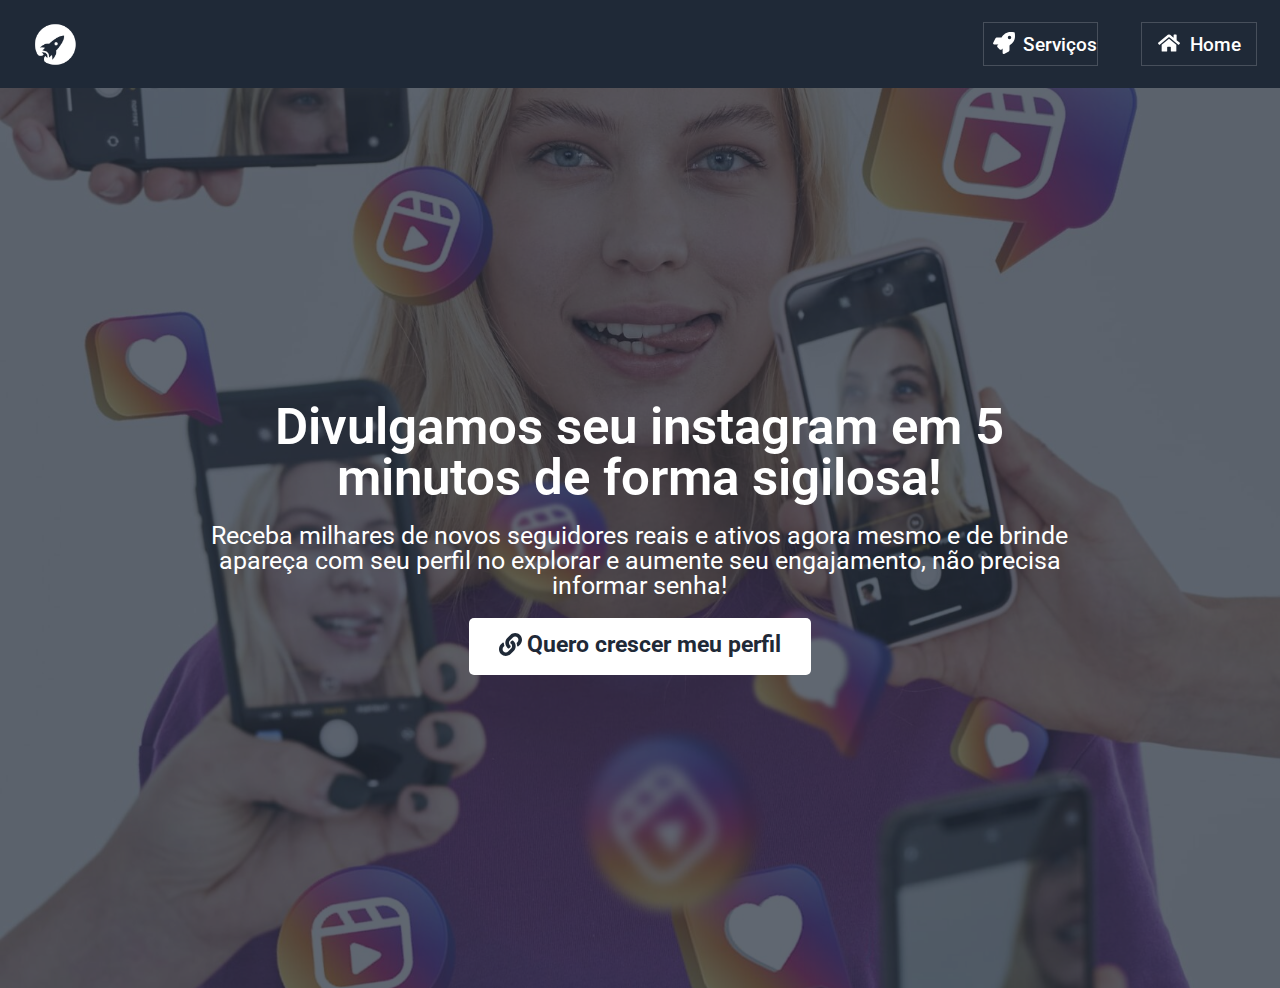
==== index.html @ 3748530c "Add files via upload" ====
<!DOCTYPE html><html lang="pt-BR"><head>
	<meta charset="UTF-8">
	<meta name="viewport" content="width=device-width, initial-scale=1.0, viewport-fit=cover">			<title>
			Divulga No Brasil – Seja Divulgado Em todo Brasil		</title>
		<meta name="viewport" content="width=device-width, initial-scale=1">
<meta name="robots" content="max-image-preview:large">
<title>Divulga No Brasil – Seja Divulgado Em todo Brasil</title>
<link rel="alternate" type="application/rss+xml" title="Feed para Divulga No Brasil »" href="https://divulganobrasil.com/feed/">
<link rel="alternate" type="application/rss+xml" title="Feed de comentários para Divulga No Brasil »" href="https://divulganobrasil.com/comments/feed/">
<script>
window._wpemojiSettings = {"baseUrl":"https:\/\/s.w.org\/images\/core\/emoji\/15.0.3\/72x72\/","ext":".png","svgUrl":"https:\/\/s.w.org\/images\/core\/emoji\/15.0.3\/svg\/","svgExt":".svg","source":{"concatemoji":"https:\/\/divulganobrasil.com\/wp-includes\/js\/wp-emoji-release.min.js?ver=6.5.3"}};
/*! This file is auto-generated */
!function(i,n){var o,s,e;function c(e){try{var t={supportTests:e,timestamp:(new Date).valueOf()};sessionStorage.setItem(o,JSON.stringify(t))}catch(e){}}function p(e,t,n){e.clearRect(0,0,e.canvas.width,e.canvas.height),e.fillText(t,0,0);var t=new Uint32Array(e.getImageData(0,0,e.canvas.width,e.canvas.height).data),r=(e.clearRect(0,0,e.canvas.width,e.canvas.height),e.fillText(n,0,0),new Uint32Array(e.getImageData(0,0,e.canvas.width,e.canvas.height).data));return t.every(function(e,t){return e===r[t]})}function u(e,t,n){switch(t){case"flag":return n(e,"\ud83c\udff3\ufe0f\u200d\u26a7\ufe0f","\ud83c\udff3\ufe0f\u200b\u26a7\ufe0f")?!1:!n(e,"\ud83c\uddfa\ud83c\uddf3","\ud83c\uddfa\u200b\ud83c\uddf3")&&!n(e,"\ud83c\udff4\udb40\udc67\udb40\udc62\udb40\udc65\udb40\udc6e\udb40\udc67\udb40\udc7f","\ud83c\udff4\u200b\udb40\udc67\u200b\udb40\udc62\u200b\udb40\udc65\u200b\udb40\udc6e\u200b\udb40\udc67\u200b\udb40\udc7f");case"emoji":return!n(e,"\ud83d\udc26\u200d\u2b1b","\ud83d\udc26\u200b\u2b1b")}return!1}function f(e,t,n){var r="undefined"!=typeof WorkerGlobalScope&&self instanceof WorkerGlobalScope?new OffscreenCanvas(300,150):i.createElement("canvas"),a=r.getContext("2d",{willReadFrequently:!0}),o=(a.textBaseline="top",a.font="600 32px Arial",{});return e.forEach(function(e){o[e]=t(a,e,n)}),o}function t(e){var t=i.createElement("script");t.src=e,t.defer=!0,i.head.appendChild(t)}"undefined"!=typeof Promise&&(o="wpEmojiSettingsSupports",s=["flag","emoji"],n.supports={everything:!0,everythingExceptFlag:!0},e=new Promise(function(e){i.addEventListener("DOMContentLoaded",e,{once:!0})}),new Promise(function(t){var n=function(){try{var e=JSON.parse(sessionStorage.getItem(o));if("object"==typeof e&&"number"==typeof e.timestamp&&(new Date).valueOf()<e.timestamp+604800&&"object"==typeof e.supportTests)return e.supportTests}catch(e){}return null}();if(!n){if("undefined"!=typeof Worker&&"undefined"!=typeof OffscreenCanvas&&"undefined"!=typeof URL&&URL.createObjectURL&&"undefined"!=typeof Blob)try{var e="postMessage("+f.toString()+"("+[JSON.stringify(s),u.toString(),p.toString()].join(",")+"));",r=new Blob([e],{type:"text/javascript"}),a=new Worker(URL.createObjectURL(r),{name:"wpTestEmojiSupports"});return void(a.onmessage=function(e){c(n=e.data),a.terminate(),t(n)})}catch(e){}c(n=f(s,u,p))}t(n)}).then(function(e){for(var t in e)n.supports[t]=e[t],n.supports.everything=n.supports.everything&&n.supports[t],"flag"!==t&&(n.supports.everythingExceptFlag=n.supports.everythingExceptFlag&&n.supports[t]);n.supports.everythingExceptFlag=n.supports.everythingExceptFlag&&!n.supports.flag,n.DOMReady=!1,n.readyCallback=function(){n.DOMReady=!0}}).then(function(){return e}).then(function(){var e;n.supports.everything||(n.readyCallback(),(e=n.source||{}).concatemoji?t(e.concatemoji):e.wpemoji&&e.twemoji&&(t(e.twemoji),t(e.wpemoji)))}))}((window,document),window._wpemojiSettings);
</script>
<style id="wp-emoji-styles-inline-css">

	img.wp-smiley, img.emoji {
		display: inline !important;
		border: none !important;
		box-shadow: none !important;
		height: 1em !important;
		width: 1em !important;
		margin: 0 0.07em !important;
		vertical-align: -0.1em !important;
		background: none !important;
		padding: 0 !important;
	}
</style>
<style id="wp-block-library-inline-css">
:root{--wp-admin-theme-color:#007cba;--wp-admin-theme-color--rgb:0,124,186;--wp-admin-theme-color-darker-10:#006ba1;--wp-admin-theme-color-darker-10--rgb:0,107,161;--wp-admin-theme-color-darker-20:#005a87;--wp-admin-theme-color-darker-20--rgb:0,90,135;--wp-admin-border-width-focus:2px;--wp-block-synced-color:#7a00df;--wp-block-synced-color--rgb:122,0,223;--wp-bound-block-color:#9747ff}@media (min-resolution:192dpi){:root{--wp-admin-border-width-focus:1.5px}}.wp-element-button{cursor:pointer}:root{--wp--preset--font-size--normal:16px;--wp--preset--font-size--huge:42px}:root .has-very-light-gray-background-color{background-color:#eee}:root .has-very-dark-gray-background-color{background-color:#313131}:root .has-very-light-gray-color{color:#eee}:root .has-very-dark-gray-color{color:#313131}:root .has-vivid-green-cyan-to-vivid-cyan-blue-gradient-background{background:linear-gradient(135deg,#00d084,#0693e3)}:root .has-purple-crush-gradient-background{background:linear-gradient(135deg,#34e2e4,#4721fb 50%,#ab1dfe)}:root .has-hazy-dawn-gradient-background{background:linear-gradient(135deg,#faaca8,#dad0ec)}:root .has-subdued-olive-gradient-background{background:linear-gradient(135deg,#fafae1,#67a671)}:root .has-atomic-cream-gradient-background{background:linear-gradient(135deg,#fdd79a,#004a59)}:root .has-nightshade-gradient-background{background:linear-gradient(135deg,#330968,#31cdcf)}:root .has-midnight-gradient-background{background:linear-gradient(135deg,#020381,#2874fc)}.has-regular-font-size{font-size:1em}.has-larger-font-size{font-size:2.625em}.has-normal-font-size{font-size:var(--wp--preset--font-size--normal)}.has-huge-font-size{font-size:var(--wp--preset--font-size--huge)}.has-text-align-center{text-align:center}.has-text-align-left{text-align:left}.has-text-align-right{text-align:right}#end-resizable-editor-section{display:none}.aligncenter{clear:both}.items-justified-left{justify-content:flex-start}.items-justified-center{justify-content:center}.items-justified-right{justify-content:flex-end}.items-justified-space-between{justify-content:space-between}.screen-reader-text{border:0;clip:rect(1px,1px,1px,1px);-webkit-clip-path:inset(50%);clip-path:inset(50%);height:1px;margin:-1px;overflow:hidden;padding:0;position:absolute;width:1px;word-wrap:normal!important}.screen-reader-text:focus{background-color:#ddd;clip:auto!important;-webkit-clip-path:none;clip-path:none;color:#444;display:block;font-size:1em;height:auto;left:5px;line-height:normal;padding:15px 23px 14px;text-decoration:none;top:5px;width:auto;z-index:100000}html :where(.has-border-color){border-style:solid}html :where([style*=border-top-color]){border-top-style:solid}html :where([style*=border-right-color]){border-right-style:solid}html :where([style*=border-bottom-color]){border-bottom-style:solid}html :where([style*=border-left-color]){border-left-style:solid}html :where([style*=border-width]){border-style:solid}html :where([style*=border-top-width]){border-top-style:solid}html :where([style*=border-right-width]){border-right-style:solid}html :where([style*=border-bottom-width]){border-bottom-style:solid}html :where([style*=border-left-width]){border-left-style:solid}html :where(img[class*=wp-image-]){height:auto;max-width:100%}:where(figure){margin:0 0 1em}html :where(.is-position-sticky){--wp-admin--admin-bar--position-offset:var(--wp-admin--admin-bar--height,0px)}@media screen and (max-width:600px){html :where(.is-position-sticky){--wp-admin--admin-bar--position-offset:0px}}
</style>
<link rel="stylesheet" id="nfd-wonder-blocks-utilities-css" href="css/utilities.css" media="all">
<style id="global-styles-inline-css">
body{--wp--preset--color--black: #000000;--wp--preset--color--cyan-bluish-gray: #abb8c3;--wp--preset--color--white: #ffffff;--wp--preset--color--pale-pink: #f78da7;--wp--preset--color--vivid-red: #cf2e2e;--wp--preset--color--luminous-vivid-orange: #ff6900;--wp--preset--color--luminous-vivid-amber: #fcb900;--wp--preset--color--light-green-cyan: #7bdcb5;--wp--preset--color--vivid-green-cyan: #00d084;--wp--preset--color--pale-cyan-blue: #8ed1fc;--wp--preset--color--vivid-cyan-blue: #0693e3;--wp--preset--color--vivid-purple: #9b51e0;--wp--preset--color--base: #f9f9f9;--wp--preset--color--base-2: #ffffff;--wp--preset--color--contrast: #111111;--wp--preset--color--contrast-2: #636363;--wp--preset--color--contrast-3: #A4A4A4;--wp--preset--color--accent: #cfcabe;--wp--preset--color--accent-2: #c2a990;--wp--preset--color--accent-3: #d8613c;--wp--preset--color--accent-4: #b1c5a4;--wp--preset--color--accent-5: #b5bdbc;--wp--preset--gradient--vivid-cyan-blue-to-vivid-purple: linear-gradient(135deg,rgba(6,147,227,1) 0%,rgb(155,81,224) 100%);--wp--preset--gradient--light-green-cyan-to-vivid-green-cyan: linear-gradient(135deg,rgb(122,220,180) 0%,rgb(0,208,130) 100%);--wp--preset--gradient--luminous-vivid-amber-to-luminous-vivid-orange: linear-gradient(135deg,rgba(252,185,0,1) 0%,rgba(255,105,0,1) 100%);--wp--preset--gradient--luminous-vivid-orange-to-vivid-red: linear-gradient(135deg,rgba(255,105,0,1) 0%,rgb(207,46,46) 100%);--wp--preset--gradient--very-light-gray-to-cyan-bluish-gray: linear-gradient(135deg,rgb(238,238,238) 0%,rgb(169,184,195) 100%);--wp--preset--gradient--cool-to-warm-spectrum: linear-gradient(135deg,rgb(74,234,220) 0%,rgb(151,120,209) 20%,rgb(207,42,186) 40%,rgb(238,44,130) 60%,rgb(251,105,98) 80%,rgb(254,248,76) 100%);--wp--preset--gradient--blush-light-purple: linear-gradient(135deg,rgb(255,206,236) 0%,rgb(152,150,240) 100%);--wp--preset--gradient--blush-bordeaux: linear-gradient(135deg,rgb(254,205,165) 0%,rgb(254,45,45) 50%,rgb(107,0,62) 100%);--wp--preset--gradient--luminous-dusk: linear-gradient(135deg,rgb(255,203,112) 0%,rgb(199,81,192) 50%,rgb(65,88,208) 100%);--wp--preset--gradient--pale-ocean: linear-gradient(135deg,rgb(255,245,203) 0%,rgb(182,227,212) 50%,rgb(51,167,181) 100%);--wp--preset--gradient--electric-grass: linear-gradient(135deg,rgb(202,248,128) 0%,rgb(113,206,126) 100%);--wp--preset--gradient--midnight: linear-gradient(135deg,rgb(2,3,129) 0%,rgb(40,116,252) 100%);--wp--preset--gradient--gradient-1: linear-gradient(to bottom, #cfcabe 0%, #F9F9F9 100%);--wp--preset--gradient--gradient-2: linear-gradient(to bottom, #C2A990 0%, #F9F9F9 100%);--wp--preset--gradient--gradient-3: linear-gradient(to bottom, #D8613C 0%, #F9F9F9 100%);--wp--preset--gradient--gradient-4: linear-gradient(to bottom, #B1C5A4 0%, #F9F9F9 100%);--wp--preset--gradient--gradient-5: linear-gradient(to bottom, #B5BDBC 0%, #F9F9F9 100%);--wp--preset--gradient--gradient-6: linear-gradient(to bottom, #A4A4A4 0%, #F9F9F9 100%);--wp--preset--gradient--gradient-7: linear-gradient(to bottom, #cfcabe 50%, #F9F9F9 50%);--wp--preset--gradient--gradient-8: linear-gradient(to bottom, #C2A990 50%, #F9F9F9 50%);--wp--preset--gradient--gradient-9: linear-gradient(to bottom, #D8613C 50%, #F9F9F9 50%);--wp--preset--gradient--gradient-10: linear-gradient(to bottom, #B1C5A4 50%, #F9F9F9 50%);--wp--preset--gradient--gradient-11: linear-gradient(to bottom, #B5BDBC 50%, #F9F9F9 50%);--wp--preset--gradient--gradient-12: linear-gradient(to bottom, #A4A4A4 50%, #F9F9F9 50%);--wp--preset--font-size--small: 0.9rem;--wp--preset--font-size--medium: 1.05rem;--wp--preset--font-size--large: clamp(1.39rem, 1.39rem + ((1vw - 0.2rem) * 0.767), 1.85rem);--wp--preset--font-size--x-large: clamp(1.85rem, 1.85rem + ((1vw - 0.2rem) * 1.083), 2.5rem);--wp--preset--font-size--xx-large: clamp(2.5rem, 2.5rem + ((1vw - 0.2rem) * 1.283), 3.27rem);--wp--preset--font-family--body: "Inter", sans-serif;--wp--preset--font-family--heading: Cardo;--wp--preset--font-family--system-sans-serif: -apple-system, BlinkMacSystemFont, avenir next, avenir, segoe ui, helvetica neue, helvetica, Cantarell, Ubuntu, roboto, noto, arial, sans-serif;--wp--preset--font-family--system-serif: Iowan Old Style, Apple Garamond, Baskerville, Times New Roman, Droid Serif, Times, Source Serif Pro, serif, Apple Color Emoji, Segoe UI Emoji, Segoe UI Symbol;--wp--preset--spacing--10: 1rem;--wp--preset--spacing--20: min(1.5rem, 2vw);--wp--preset--spacing--30: min(2.5rem, 3vw);--wp--preset--spacing--40: min(4rem, 5vw);--wp--preset--spacing--50: min(6.5rem, 8vw);--wp--preset--spacing--60: min(10.5rem, 13vw);--wp--preset--shadow--natural: 6px 6px 9px rgba(0, 0, 0, 0.2);--wp--preset--shadow--deep: 12px 12px 50px rgba(0, 0, 0, 0.4);--wp--preset--shadow--sharp: 6px 6px 0px rgba(0, 0, 0, 0.2);--wp--preset--shadow--outlined: 6px 6px 0px -3px rgba(255, 255, 255, 1), 6px 6px rgba(0, 0, 0, 1);--wp--preset--shadow--crisp: 6px 6px 0px rgba(0, 0, 0, 1);}body { margin: 0;--wp--style--global--content-size: 620px;--wp--style--global--wide-size: 1280px; }.wp-site-blocks { padding-top: var(--wp--style--root--padding-top); padding-bottom: var(--wp--style--root--padding-bottom); }.has-global-padding { padding-right: var(--wp--style--root--padding-right); padding-left: var(--wp--style--root--padding-left); }.has-global-padding :where(.has-global-padding:not(.wp-block-block)) { padding-right: 0; padding-left: 0; }.has-global-padding > .alignfull { margin-right: calc(var(--wp--style--root--padding-right) * -1); margin-left: calc(var(--wp--style--root--padding-left) * -1); }.has-global-padding :where(.has-global-padding:not(.wp-block-block)) > .alignfull { margin-right: 0; margin-left: 0; }.has-global-padding > .alignfull:where(:not(.has-global-padding):not(.is-layout-flex):not(.is-layout-grid)) > :where([class*="wp-block-"]:not(.alignfull):not([class*="__"]),p,h1,h2,h3,h4,h5,h6,ul,ol) { padding-right: var(--wp--style--root--padding-right); padding-left: var(--wp--style--root--padding-left); }.has-global-padding :where(.has-global-padding) > .alignfull:where(:not(.has-global-padding)) > :where([class*="wp-block-"]:not(.alignfull):not([class*="__"]),p,h1,h2,h3,h4,h5,h6,ul,ol) { padding-right: 0; padding-left: 0; }.wp-site-blocks > .alignleft { float: left; margin-right: 2em; }.wp-site-blocks > .alignright { float: right; margin-left: 2em; }.wp-site-blocks > .aligncenter { justify-content: center; margin-left: auto; margin-right: auto; }:where(.wp-site-blocks) > * { margin-block-start: 1.2rem; margin-block-end: 0; }:where(.wp-site-blocks) > :first-child:first-child { margin-block-start: 0; }:where(.wp-site-blocks) > :last-child:last-child { margin-block-end: 0; }body { --wp--style--block-gap: 1.2rem; }:where(body .is-layout-flow)  > :first-child:first-child{margin-block-start: 0;}:where(body .is-layout-flow)  > :last-child:last-child{margin-block-end: 0;}:where(body .is-layout-flow)  > *{margin-block-start: 1.2rem;margin-block-end: 0;}:where(body .is-layout-constrained)  > :first-child:first-child{margin-block-start: 0;}:where(body .is-layout-constrained)  > :last-child:last-child{margin-block-end: 0;}:where(body .is-layout-constrained)  > *{margin-block-start: 1.2rem;margin-block-end: 0;}:where(body .is-layout-flex) {gap: 1.2rem;}:where(body .is-layout-grid) {gap: 1.2rem;}body .is-layout-flow > .alignleft{float: left;margin-inline-start: 0;margin-inline-end: 2em;}body .is-layout-flow > .alignright{float: right;margin-inline-start: 2em;margin-inline-end: 0;}body .is-layout-flow > .aligncenter{margin-left: auto !important;margin-right: auto !important;}body .is-layout-constrained > .alignleft{float: left;margin-inline-start: 0;margin-inline-end: 2em;}body .is-layout-constrained > .alignright{float: right;margin-inline-start: 2em;margin-inline-end: 0;}body .is-layout-constrained > .aligncenter{margin-left: auto !important;margin-right: auto !important;}body .is-layout-constrained > :where(:not(.alignleft):not(.alignright):not(.alignfull)){max-width: var(--wp--style--global--content-size);margin-left: auto !important;margin-right: auto !important;}body .is-layout-constrained > .alignwide{max-width: var(--wp--style--global--wide-size);}body .is-layout-flex{display: flex;}body .is-layout-flex{flex-wrap: wrap;align-items: center;}body .is-layout-flex > *{margin: 0;}body .is-layout-grid{display: grid;}body .is-layout-grid > *{margin: 0;}body{background-color: var(--wp--preset--color--base);color: var(--wp--preset--color--contrast);font-family: var(--wp--preset--font-family--body);font-size: var(--wp--preset--font-size--medium);font-style: normal;font-weight: 400;line-height: 1.55;--wp--style--root--padding-top: 0px;--wp--style--root--padding-right: var(--wp--preset--spacing--50);--wp--style--root--padding-bottom: 0px;--wp--style--root--padding-left: var(--wp--preset--spacing--50);}a:where(:not(.wp-element-button)){color: var(--wp--preset--color--contrast);text-decoration: underline;}a:where(:not(.wp-element-button)):hover{text-decoration: none;}h1, h2, h3, h4, h5, h6{color: var(--wp--preset--color--contrast);font-family: var(--wp--preset--font-family--heading);font-weight: 400;line-height: 1.2;}h1{font-size: var(--wp--preset--font-size--xx-large);line-height: 1.15;}h2{font-size: var(--wp--preset--font-size--x-large);}h3{font-size: var(--wp--preset--font-size--large);}h4{font-size: clamp(1.1rem, 1.1rem + ((1vw - 0.2rem) * 0.767), 1.5rem);}h5{font-size: var(--wp--preset--font-size--medium);}h6{font-size: var(--wp--preset--font-size--small);}.wp-element-button, .wp-block-button__link{background-color: var(--wp--preset--color--contrast);border-radius: .33rem;border-color: var(--wp--preset--color--contrast);border-width: 0;color: var(--wp--preset--color--base);font-family: inherit;font-size: var(--wp--preset--font-size--small);font-style: normal;font-weight: 500;line-height: inherit;padding-top: 0.6rem;padding-right: 1rem;padding-bottom: 0.6rem;padding-left: 1rem;text-decoration: none;}.wp-element-button:hover, .wp-block-button__link:hover{background-color: var(--wp--preset--color--contrast-2);border-color: var(--wp--preset--color--contrast-2);color: var(--wp--preset--color--base);}.wp-element-button:focus, .wp-block-button__link:focus{background-color: var(--wp--preset--color--contrast-2);border-color: var(--wp--preset--color--contrast-2);color: var(--wp--preset--color--base);outline-color: var(--wp--preset--color--contrast);outline-offset: 2px;}.wp-element-button:active, .wp-block-button__link:active{background-color: var(--wp--preset--color--contrast);color: var(--wp--preset--color--base);}.wp-element-caption, .wp-block-audio figcaption, .wp-block-embed figcaption, .wp-block-gallery figcaption, .wp-block-image figcaption, .wp-block-table figcaption, .wp-block-video figcaption{color: var(--wp--preset--color--contrast-2);font-family: var(--wp--preset--font-family--body);font-size: 0.8rem;}.has-black-color{color: var(--wp--preset--color--black) !important;}.has-cyan-bluish-gray-color{color: var(--wp--preset--color--cyan-bluish-gray) !important;}.has-white-color{color: var(--wp--preset--color--white) !important;}.has-pale-pink-color{color: var(--wp--preset--color--pale-pink) !important;}.has-vivid-red-color{color: var(--wp--preset--color--vivid-red) !important;}.has-luminous-vivid-orange-color{color: var(--wp--preset--color--luminous-vivid-orange) !important;}.has-luminous-vivid-amber-color{color: var(--wp--preset--color--luminous-vivid-amber) !important;}.has-light-green-cyan-color{color: var(--wp--preset--color--light-green-cyan) !important;}.has-vivid-green-cyan-color{color: var(--wp--preset--color--vivid-green-cyan) !important;}.has-pale-cyan-blue-color{color: var(--wp--preset--color--pale-cyan-blue) !important;}.has-vivid-cyan-blue-color{color: var(--wp--preset--color--vivid-cyan-blue) !important;}.has-vivid-purple-color{color: var(--wp--preset--color--vivid-purple) !important;}.has-base-color{color: var(--wp--preset--color--base) !important;}.has-base-2-color{color: var(--wp--preset--color--base-2) !important;}.has-contrast-color{color: var(--wp--preset--color--contrast) !important;}.has-contrast-2-color{color: var(--wp--preset--color--contrast-2) !important;}.has-contrast-3-color{color: var(--wp--preset--color--contrast-3) !important;}.has-accent-color{color: var(--wp--preset--color--accent) !important;}.has-accent-2-color{color: var(--wp--preset--color--accent-2) !important;}.has-accent-3-color{color: var(--wp--preset--color--accent-3) !important;}.has-accent-4-color{color: var(--wp--preset--color--accent-4) !important;}.has-accent-5-color{color: var(--wp--preset--color--accent-5) !important;}.has-black-background-color{background-color: var(--wp--preset--color--black) !important;}.has-cyan-bluish-gray-background-color{background-color: var(--wp--preset--color--cyan-bluish-gray) !important;}.has-white-background-color{background-color: var(--wp--preset--color--white) !important;}.has-pale-pink-background-color{background-color: var(--wp--preset--color--pale-pink) !important;}.has-vivid-red-background-color{background-color: var(--wp--preset--color--vivid-red) !important;}.has-luminous-vivid-orange-background-color{background-color: var(--wp--preset--color--luminous-vivid-orange) !important;}.has-luminous-vivid-amber-background-color{background-color: var(--wp--preset--color--luminous-vivid-amber) !important;}.has-light-green-cyan-background-color{background-color: var(--wp--preset--color--light-green-cyan) !important;}.has-vivid-green-cyan-background-color{background-color: var(--wp--preset--color--vivid-green-cyan) !important;}.has-pale-cyan-blue-background-color{background-color: var(--wp--preset--color--pale-cyan-blue) !important;}.has-vivid-cyan-blue-background-color{background-color: var(--wp--preset--color--vivid-cyan-blue) !important;}.has-vivid-purple-background-color{background-color: var(--wp--preset--color--vivid-purple) !important;}.has-base-background-color{background-color: var(--wp--preset--color--base) !important;}.has-base-2-background-color{background-color: var(--wp--preset--color--base-2) !important;}.has-contrast-background-color{background-color: var(--wp--preset--color--contrast) !important;}.has-contrast-2-background-color{background-color: var(--wp--preset--color--contrast-2) !important;}.has-contrast-3-background-color{background-color: var(--wp--preset--color--contrast-3) !important;}.has-accent-background-color{background-color: var(--wp--preset--color--accent) !important;}.has-accent-2-background-color{background-color: var(--wp--preset--color--accent-2) !important;}.has-accent-3-background-color{background-color: var(--wp--preset--color--accent-3) !important;}.has-accent-4-background-color{background-color: var(--wp--preset--color--accent-4) !important;}.has-accent-5-background-color{background-color: var(--wp--preset--color--accent-5) !important;}.has-black-border-color{border-color: var(--wp--preset--color--black) !important;}.has-cyan-bluish-gray-border-color{border-color: var(--wp--preset--color--cyan-bluish-gray) !important;}.has-white-border-color{border-color: var(--wp--preset--color--white) !important;}.has-pale-pink-border-color{border-color: var(--wp--preset--color--pale-pink) !important;}.has-vivid-red-border-color{border-color: var(--wp--preset--color--vivid-red) !important;}.has-luminous-vivid-orange-border-color{border-color: var(--wp--preset--color--luminous-vivid-orange) !important;}.has-luminous-vivid-amber-border-color{border-color: var(--wp--preset--color--luminous-vivid-amber) !important;}.has-light-green-cyan-border-color{border-color: var(--wp--preset--color--light-green-cyan) !important;}.has-vivid-green-cyan-border-color{border-color: var(--wp--preset--color--vivid-green-cyan) !important;}.has-pale-cyan-blue-border-color{border-color: var(--wp--preset--color--pale-cyan-blue) !important;}.has-vivid-cyan-blue-border-color{border-color: var(--wp--preset--color--vivid-cyan-blue) !important;}.has-vivid-purple-border-color{border-color: var(--wp--preset--color--vivid-purple) !important;}.has-base-border-color{border-color: var(--wp--preset--color--base) !important;}.has-base-2-border-color{border-color: var(--wp--preset--color--base-2) !important;}.has-contrast-border-color{border-color: var(--wp--preset--color--contrast) !important;}.has-contrast-2-border-color{border-color: var(--wp--preset--color--contrast-2) !important;}.has-contrast-3-border-color{border-color: var(--wp--preset--color--contrast-3) !important;}.has-accent-border-color{border-color: var(--wp--preset--color--accent) !important;}.has-accent-2-border-color{border-color: var(--wp--preset--color--accent-2) !important;}.has-accent-3-border-color{border-color: var(--wp--preset--color--accent-3) !important;}.has-accent-4-border-color{border-color: var(--wp--preset--color--accent-4) !important;}.has-accent-5-border-color{border-color: var(--wp--preset--color--accent-5) !important;}.has-vivid-cyan-blue-to-vivid-purple-gradient-background{background: var(--wp--preset--gradient--vivid-cyan-blue-to-vivid-purple) !important;}.has-light-green-cyan-to-vivid-green-cyan-gradient-background{background: var(--wp--preset--gradient--light-green-cyan-to-vivid-green-cyan) !important;}.has-luminous-vivid-amber-to-luminous-vivid-orange-gradient-background{background: var(--wp--preset--gradient--luminous-vivid-amber-to-luminous-vivid-orange) !important;}.has-luminous-vivid-orange-to-vivid-red-gradient-background{background: var(--wp--preset--gradient--luminous-vivid-orange-to-vivid-red) !important;}.has-very-light-gray-to-cyan-bluish-gray-gradient-background{background: var(--wp--preset--gradient--very-light-gray-to-cyan-bluish-gray) !important;}.has-cool-to-warm-spectrum-gradient-background{background: var(--wp--preset--gradient--cool-to-warm-spectrum) !important;}.has-blush-light-purple-gradient-background{background: var(--wp--preset--gradient--blush-light-purple) !important;}.has-blush-bordeaux-gradient-background{background: var(--wp--preset--gradient--blush-bordeaux) !important;}.has-luminous-dusk-gradient-background{background: var(--wp--preset--gradient--luminous-dusk) !important;}.has-pale-ocean-gradient-background{background: var(--wp--preset--gradient--pale-ocean) !important;}.has-electric-grass-gradient-background{background: var(--wp--preset--gradient--electric-grass) !important;}.has-midnight-gradient-background{background: var(--wp--preset--gradient--midnight) !important;}.has-gradient-1-gradient-background{background: var(--wp--preset--gradient--gradient-1) !important;}.has-gradient-2-gradient-background{background: var(--wp--preset--gradient--gradient-2) !important;}.has-gradient-3-gradient-background{background: var(--wp--preset--gradient--gradient-3) !important;}.has-gradient-4-gradient-background{background: var(--wp--preset--gradient--gradient-4) !important;}.has-gradient-5-gradient-background{background: var(--wp--preset--gradient--gradient-5) !important;}.has-gradient-6-gradient-background{background: var(--wp--preset--gradient--gradient-6) !important;}.has-gradient-7-gradient-background{background: var(--wp--preset--gradient--gradient-7) !important;}.has-gradient-8-gradient-background{background: var(--wp--preset--gradient--gradient-8) !important;}.has-gradient-9-gradient-background{background: var(--wp--preset--gradient--gradient-9) !important;}.has-gradient-10-gradient-background{background: var(--wp--preset--gradient--gradient-10) !important;}.has-gradient-11-gradient-background{background: var(--wp--preset--gradient--gradient-11) !important;}.has-gradient-12-gradient-background{background: var(--wp--preset--gradient--gradient-12) !important;}.has-small-font-size{font-size: var(--wp--preset--font-size--small) !important;}.has-medium-font-size{font-size: var(--wp--preset--font-size--medium) !important;}.has-large-font-size{font-size: var(--wp--preset--font-size--large) !important;}.has-x-large-font-size{font-size: var(--wp--preset--font-size--x-large) !important;}.has-xx-large-font-size{font-size: var(--wp--preset--font-size--xx-large) !important;}.has-body-font-family{font-family: var(--wp--preset--font-family--body) !important;}.has-heading-font-family{font-family: var(--wp--preset--font-family--heading) !important;}.has-system-sans-serif-font-family{font-family: var(--wp--preset--font-family--system-sans-serif) !important;}.has-system-serif-font-family{font-family: var(--wp--preset--font-family--system-serif) !important;}
:where(.wp-site-blocks *:focus){outline-width:2px;outline-style:solid}.wp-block-calendar.wp-block-calendar table:where(:not(.has-text-color)) th{background-color:var(--wp--preset--color--contrast-2);color:var(--wp--preset--color--base);border-color:var(--wp--preset--color--contrast-2)}.wp-block-calendar table:where(:not(.has-text-color)) td{border-color:var(--wp--preset--color--contrast-2)}.wp-block-categories{}.wp-block-categories{list-style-type:none;}.wp-block-categories li{margin-bottom: 0.5rem;}.wp-block-post-comments-form{}.wp-block-post-comments-form textarea, .wp-block-post-comments-form input{border-radius:.33rem}.wp-block-loginout{}.wp-block-loginout input{border-radius:.33rem;padding:calc(0.667em + 2px);border:1px solid #949494;}.wp-block-post-terms{}.wp-block-post-terms .wp-block-post-terms__prefix{color: var(--wp--preset--color--contrast-2);}.wp-block-query-title{}.wp-block-query-title span{font-style: italic;}.wp-block-quote{}.wp-block-quote :where(p){margin-block-start:0;margin-block-end:calc(var(--wp--preset--spacing--10) + 0.5rem);}.wp-block-quote :where(:last-child){margin-block-end:0;}.wp-block-quote.has-text-align-right.is-style-plain, .rtl .is-style-plain.wp-block-quote:not(.has-text-align-center):not(.has-text-align-left){border-width: 0 2px 0 0;padding-left:calc(var(--wp--preset--spacing--20) + 0.5rem);padding-right:calc(var(--wp--preset--spacing--20) + 0.5rem);}.wp-block-quote.has-text-align-left.is-style-plain, body:not(.rtl) .is-style-plain.wp-block-quote:not(.has-text-align-center):not(.has-text-align-right){border-width: 0 0 0 2px;padding-left:calc(var(--wp--preset--spacing--20) + 0.5rem);padding-right:calc(var(--wp--preset--spacing--20) + 0.5rem)}.wp-block-search{}.wp-block-search .wp-block-search__input{border-radius:.33rem}.wp-block-separator{}.wp-block-separator:not(.is-style-wide):not(.is-style-dots):not(.alignwide):not(.alignfull){width: var(--wp--preset--spacing--60)}
</style>
<style id="wp-block-template-skip-link-inline-css">

		.skip-link.screen-reader-text {
			border: 0;
			clip: rect(1px,1px,1px,1px);
			clip-path: inset(50%);
			height: 1px;
			margin: -1px;
			overflow: hidden;
			padding: 0;
			position: absolute !important;
			width: 1px;
			word-wrap: normal !important;
		}

		.skip-link.screen-reader-text:focus {
			background-color: #eee;
			clip: auto !important;
			clip-path: none;
			color: #444;
			display: block;
			font-size: 1em;
			height: auto;
			left: 5px;
			line-height: normal;
			padding: 15px 23px 14px;
			text-decoration: none;
			top: 5px;
			width: auto;
			z-index: 100000;
		}
</style>
<link rel="stylesheet" id="elementor-frontend-css" href="css/frontend-lite.min_1.css" media="all">
<link rel="stylesheet" id="swiper-css" href="css/swiper.min.css" media="all">
<link rel="stylesheet" id="elementor-post-7-css" href="css/post-7.css" media="all">
<link rel="stylesheet" id="elementor-pro-css" href="css/frontend-lite.min.css" media="all">
<link rel="stylesheet" id="elementor-global-css" href="css/global.css" media="all">
<link rel="stylesheet" id="elementor-post-9-css" href="css/post-9.css" media="all">
<link rel="stylesheet" id="elementor-post-49-css" href="css/post-49.css" media="all">
<link rel="stylesheet" id="joinchat-css" href="css/joinchat.min.css" media="all">
<style id="joinchat-inline-css">
.joinchat{--red:37;--green:211;--blue:102;--bw:100}
</style>
<link rel="stylesheet" id="google-fonts-1-css" href="https://fonts.googleapis.com/css?family=Roboto%3A100%2C100italic%2C200%2C200italic%2C300%2C300italic%2C400%2C400italic%2C500%2C500italic%2C600%2C600italic%2C700%2C700italic%2C800%2C800italic%2C900%2C900italic%7CRoboto+Slab%3A100%2C100italic%2C200%2C200italic%2C300%2C300italic%2C400%2C400italic%2C500%2C500italic%2C600%2C600italic%2C700%2C700italic%2C800%2C800italic%2C900%2C900italic&amp;display=swap&amp;ver=6.5.3" media="all">
<link rel="preconnect" href="https://fonts.gstatic.com/" crossorigin=""><script src="js/utilities.js" id="nfd-wonder-blocks-utilities-js"></script>
<script src="js/jquery.min.js" id="jquery-core-js"></script>
<link rel="https://api.w.org/" href="https://divulganobrasil.com/wp-json/"><link rel="alternate" type="application/json" href="https://divulganobrasil.com/wp-json/wp/v2/pages/9"><link rel="EditURI" type="application/rsd+xml" title="RSD" href="https://divulganobrasil.com/xmlrpc.php?rsd">
<meta name="generator" content="WordPress 6.5.3">
<link rel="canonical" href="https://divulganobrasil.com/">
<link rel="shortlink" href="https://divulganobrasil.com/">
<link rel="alternate" type="application/json+oembed" href="https://divulganobrasil.com/wp-json/oembed/1.0/embed?url=https%3A%2F%2Fdivulganobrasil.com%2F">
<link rel="alternate" type="text/xml+oembed" href="https://divulganobrasil.com/wp-json/oembed/1.0/embed?url=https%3A%2F%2Fdivulganobrasil.com%2F&amp;format=xml">
        <style>
            #nfd-site-status {
				align-items: center;
                background-color: #F8F8F8;
				border-radius: 2px;
				border-style: solid;
				border-width: 1px;
                color: #333333;
				display: flex;
				font-weight: 500;
				gap: 2px;
				height: 22px;
				margin-top: 4px;
                padding: 0 14px;
            }

			#wpadminbar #wp-admin-bar-site-status .ab-item{
				height:22px;
			}

			#nfd-site-status[data-coming-soon="true"] {
				border-color: var(--Dark-Red, #C71919);
            }
			
			#nfd-site-status[data-coming-soon="false"] {
				border-color: var(--A11y-GRN, #278224);
			}

			#nfd-site-status span { 
				display: none;
				text-transform: uppercase;
				font-weight: 500;
			}

            #nfd-site-status[data-coming-soon="true"] #nfd-site-status-coming-soon {
                color: var(--Dark-Red, #C71919);
				display: inline-block;
			}

			#nfd-site-status[data-coming-soon="false"] #nfd-site-status-live {
                color: var(--A11y-GRN, #278224);
                display: inline-block;
            }
        </style>
		<meta name="generator" content="Elementor 3.21.8; features: e_optimized_assets_loading, e_optimized_css_loading, e_font_icon_svg, additional_custom_breakpoints; settings: css_print_method-external, google_font-enabled, font_display-swap">
<style id="wp-fonts-local">
@font-face{font-family:Inter;font-style:normal;font-weight:300 900;font-display:fallback;src:url('fonts/Inter-VariableFont_slnt%2Cwght.woff2') format('woff2');font-stretch:normal;}
@font-face{font-family:Cardo;font-style:normal;font-weight:400;font-display:fallback;src:url('fonts/cardo_normal_400.woff2') format('woff2');}
@font-face{font-family:Cardo;font-style:italic;font-weight:400;font-display:fallback;src:url('fonts/cardo_italic_400.woff2') format('woff2');}
@font-face{font-family:Cardo;font-style:normal;font-weight:700;font-display:fallback;src:url('fonts/cardo_normal_700.woff2') format('woff2');}
</style>
<script src="js/wp-emoji-release.min.js" defer=""></script></head>
<body class="home page-template page-template-elementor_header_footer page page-id-9 wp-embed-responsive elementor-default elementor-template-full-width elementor-kit-7 elementor-page elementor-page-9">
		<div data-elementor-type="header" data-elementor-id="49" class="elementor elementor-49 elementor-location-header" data-elementor-post-type="elementor_library">
					<div class="elementor-section-wrap">
						<div class="elementor-element elementor-element-44ae23a e-flex e-con-boxed e-con e-parent" data-id="44ae23a" data-element_type="container" data-settings="{" background_background":"classic"}"="">
					<div class="e-con-inner">
		<a class="elementor-element elementor-element-c1f7176 e-con-full e-flex e-con e-child" data-id="c1f7176" data-element_type="container" href="https://divulganobrasil.com/">
				<div class="elementor-element elementor-element-6d5d9bd elementor-view-default elementor-widget elementor-widget-icon" data-id="6d5d9bd" data-element_type="widget" data-widget_type="icon.default">
				<div class="elementor-widget-container">
					<div class="elementor-icon-wrapper">
			<div class="elementor-icon">
			<svg aria-hidden="true" class="e-font-icon-svg e-fas-home" viewBox="0 0 576 512" xmlns="http://www.w3.org/2000/svg"><path d="M280.37 148.26L96 300.11V464a16 16 0 0 0 16 16l112.06-.29a16 16 0 0 0 15.92-16V368a16 16 0 0 1 16-16h64a16 16 0 0 1 16 16v95.64a16 16 0 0 0 16 16.05L464 480a16 16 0 0 0 16-16V300L295.67 148.26a12.19 12.19 0 0 0-15.3 0zM571.6 251.47L488 182.56V44.05a12 12 0 0 0-12-12h-56a12 12 0 0 0-12 12v72.61L318.47 43a48 48 0 0 0-61 0L4.34 251.47a12 12 0 0 0-1.6 16.9l25.5 31A12 12 0 0 0 45.15 301l235.22-193.74a12.19 12.19 0 0 1 15.3 0L530.9 301a12 12 0 0 0 16.9-1.6l25.5-31a12 12 0 0 0-1.7-16.93z"></path></svg>			</div>
		</div>
				</div>
				</div>
				<div class="elementor-element elementor-element-47dd49d elementor-widget elementor-widget-heading" data-id="47dd49d" data-element_type="widget" data-widget_type="heading.default">
				<div class="elementor-widget-container">
			<style>/*! elementor - v3.21.0 - 26-05-2024 */
.elementor-heading-title{padding:0;margin:0;line-height:1}.elementor-widget-heading .elementor-heading-title[class*=elementor-size-]>a{color:inherit;font-size:inherit;line-height:inherit}.elementor-widget-heading .elementor-heading-title.elementor-size-small{font-size:15px}.elementor-widget-heading .elementor-heading-title.elementor-size-medium{font-size:19px}.elementor-widget-heading .elementor-heading-title.elementor-size-large{font-size:29px}.elementor-widget-heading .elementor-heading-title.elementor-size-xl{font-size:39px}.elementor-widget-heading .elementor-heading-title.elementor-size-xxl{font-size:59px}</style><h2 class="elementor-heading-title elementor-size-default">Home</h2>		</div>
				</div>
				</a>
		<div class="elementor-element elementor-element-a130c51 e-con-full e-flex e-con e-child" data-id="a130c51" data-element_type="container">
				<div class="elementor-element elementor-element-2c25119 elementor-widget elementor-widget-image" data-id="2c25119" data-element_type="widget" data-widget_type="image.default">
				<div class="elementor-widget-container">
			<style>/*! elementor - v3.21.0 - 26-05-2024 */
.elementor-widget-image{text-align:center}.elementor-widget-image a{display:inline-block}.elementor-widget-image a img[src$=".svg"]{width:48px}.elementor-widget-image img{vertical-align:middle;display:inline-block}</style>											<a href="https://divulganobrasil.com/">
							<img fetchpriority="high" width="300" height="300" src="images/Design-sem-nome-_12_.webp" class="attachment-large size-large wp-image-14" alt="" srcset="images/Design-sem-nome-_12_.webp 300w, images/Design-sem-nome-_12_-150x150.webp 150w" sizes="(max-width: 300px) 100vw, 300px">								</a>
													</div>
				</div>
				</div>
		<a class="elementor-element elementor-element-d6b85cb e-con-full e-flex e-con e-child" data-id="d6b85cb" data-element_type="container" href="https://divulganobrasil.com/servicos">
				<div class="elementor-element elementor-element-7dfa4d0 elementor-view-default elementor-widget elementor-widget-icon" data-id="7dfa4d0" data-element_type="widget" data-widget_type="icon.default">
				<div class="elementor-widget-container">
					<div class="elementor-icon-wrapper">
			<div class="elementor-icon">
			<svg aria-hidden="true" class="e-font-icon-svg e-fas-rocket" viewBox="0 0 512 512" xmlns="http://www.w3.org/2000/svg"><path d="M505.12019,19.09375c-1.18945-5.53125-6.65819-11-12.207-12.1875C460.716,0,435.507,0,410.40747,0,307.17523,0,245.26909,55.20312,199.05238,128H94.83772c-16.34763.01562-35.55658,11.875-42.88664,26.48438L2.51562,253.29688A28.4,28.4,0,0,0,0,264a24.00867,24.00867,0,0,0,24.00582,24H127.81618l-22.47457,22.46875c-11.36521,11.36133-12.99607,32.25781,0,45.25L156.24582,406.625c11.15623,11.1875,32.15619,13.15625,45.27726,0l22.47457-22.46875V488a24.00867,24.00867,0,0,0,24.00581,24,28.55934,28.55934,0,0,0,10.707-2.51562l98.72834-49.39063c14.62888-7.29687,26.50776-26.5,26.50776-42.85937V312.79688c72.59753-46.3125,128.03493-108.40626,128.03493-211.09376C512.07526,76.5,512.07526,51.29688,505.12019,19.09375ZM384.04033,168A40,40,0,1,1,424.05,128,40.02322,40.02322,0,0,1,384.04033,168Z"></path></svg>			</div>
		</div>
				</div>
				</div>
				<div class="elementor-element elementor-element-70d8ffb elementor-widget elementor-widget-heading" data-id="70d8ffb" data-element_type="widget" data-widget_type="heading.default">
				<div class="elementor-widget-container">
			<h2 class="elementor-heading-title elementor-size-default">Serviços</h2>		</div>
				</div>
				</a>
					</div>
				</div>
							</div>
				</div>
				<div data-elementor-type="wp-page" data-elementor-id="9" class="elementor elementor-9" data-elementor-post-type="page">
				<div class="elementor-element elementor-element-e25d4f1 e-con-full e-flex e-con e-parent" data-id="e25d4f1" data-element_type="container" data-settings="{" background_background":"classic"}"="">
				<div class="elementor-element elementor-element-0b37ad1 elementor-widget__width-initial elementor-widget-tablet__width-initial elementor-widget elementor-widget-heading" data-id="0b37ad1" data-element_type="widget" data-widget_type="heading.default">
				<div class="elementor-widget-container">
			<h2 class="elementor-heading-title elementor-size-default">Divulgamos seu instagram 
em 5 minutos de forma sigilosa!</h2>		</div>
				</div>
				<div class="elementor-element elementor-element-1f47e79 elementor-widget__width-initial elementor-widget-mobile__width-initial elementor-widget elementor-widget-heading" data-id="1f47e79" data-element_type="widget" data-widget_type="heading.default">
				<div class="elementor-widget-container">
			<h2 class="elementor-heading-title elementor-size-default">Receba milhares de novos seguidores reais e ativos agora mesmo e de brinde apareça com seu perfil no explorar e aumente seu engajamento, não precisa informar senha!</h2>		</div>
				</div>
				<div class="elementor-element elementor-element-ce2d5a1 elementor-tablet-align-center elementor-mobile-align-justify elementor-align-center elementor-widget elementor-widget-button" data-id="ce2d5a1" data-element_type="widget" data-widget_type="button.default">
				<div class="elementor-widget-container">
					<div class="elementor-button-wrapper">
			<a class="elementor-button elementor-button-link elementor-size-md elementor-animation-grow" href="https://divulganobrasil.com/servicos">
						<span class="elementor-button-content-wrapper">
						<span class="elementor-button-icon elementor-align-icon-left">
				<svg aria-hidden="true" class="e-font-icon-svg e-fas-link" viewBox="0 0 512 512" xmlns="http://www.w3.org/2000/svg"><path d="M326.612 185.391c59.747 59.809 58.927 155.698.36 214.59-.11.12-.24.25-.36.37l-67.2 67.2c-59.27 59.27-155.699 59.262-214.96 0-59.27-59.26-59.27-155.7 0-214.96l37.106-37.106c9.84-9.84 26.786-3.3 27.294 10.606.648 17.722 3.826 35.527 9.69 52.721 1.986 5.822.567 12.262-3.783 16.612l-13.087 13.087c-28.026 28.026-28.905 73.66-1.155 101.96 28.024 28.579 74.086 28.749 102.325.51l67.2-67.19c28.191-28.191 28.073-73.757 0-101.83-3.701-3.694-7.429-6.564-10.341-8.569a16.037 16.037 0 0 1-6.947-12.606c-.396-10.567 3.348-21.456 11.698-29.806l21.054-21.055c5.521-5.521 14.182-6.199 20.584-1.731a152.482 152.482 0 0 1 20.522 17.197zM467.547 44.449c-59.261-59.262-155.69-59.27-214.96 0l-67.2 67.2c-.12.12-.25.25-.36.37-58.566 58.892-59.387 154.781.36 214.59a152.454 152.454 0 0 0 20.521 17.196c6.402 4.468 15.064 3.789 20.584-1.731l21.054-21.055c8.35-8.35 12.094-19.239 11.698-29.806a16.037 16.037 0 0 0-6.947-12.606c-2.912-2.005-6.64-4.875-10.341-8.569-28.073-28.073-28.191-73.639 0-101.83l67.2-67.19c28.239-28.239 74.3-28.069 102.325.51 27.75 28.3 26.872 73.934-1.155 101.96l-13.087 13.087c-4.35 4.35-5.769 10.79-3.783 16.612 5.864 17.194 9.042 34.999 9.69 52.721.509 13.906 17.454 20.446 27.294 10.606l37.106-37.106c59.271-59.259 59.271-155.699.001-214.959z"></path></svg>			</span>
									<span class="elementor-button-text">Quero crescer meu perfil</span>
					</span>
					</a>
		</div>
				</div>
				</div>
				</div>
				</div>
		

<div class="joinchat joinchat--right" data-settings="{" telephone":"5521997240256","mobile_only":false,"button_delay":10,"whatsapp_web":false,"qr":false,"message_views":2,"message_delay":10,"message_badge":false,"message_send":"olá="" gostaria="" de="" mais="" informações="" sobre="" a="" compra="" serviços,="" vim="" do="" site="" divulganobrasil.com","message_hash":"9932cf42"}"="">
	<div class="joinchat__button">
		<div class="joinchat__button__open"></div>
											<div class="joinchat__button__sendtext">Abrir bate-papo</div>
						<svg class="joinchat__button__send" width="60" height="60" viewBox="0 0 400 400" stroke-linecap="round" stroke-width="33">
				<path class="joinchat_svg__plain" d="M168.83 200.504H79.218L33.04 44.284a1 1 0 0 1 1.386-1.188L365.083 199.04a1 1 0 0 1 .003 1.808L34.432 357.903a1 1 0 0 1-1.388-1.187l29.42-99.427"></path>
				<path class="joinchat_svg__chat" d="M318.087 318.087c-52.982 52.982-132.708 62.922-195.725 29.82l-80.449 10.18 10.358-80.112C18.956 214.905 28.836 134.99 81.913 81.913c65.218-65.217 170.956-65.217 236.174 0 42.661 42.661 57.416 102.661 44.265 157.316"></path>
			</svg>
										</div>
			<div class="joinchat__box">
			<div class="joinchat__header">
									<a class="joinchat__powered" href="https://join.chat/en/powered/?site=Divulga%20No%20Brasil&amp;url=https%3A%2F%2Fdivulganobrasil.com" rel="nofollow noopener" target="_blank">
						Powered by <svg width="81" height="18" viewBox="0 0 1424 318"><title>Joinchat</title><path d="m171 7 6 2 3 3v5l-1 8a947 947 0 0 0-2 56v53l1 24v31c0 22-6 43-18 63-11 19-27 35-48 48s-44 18-69 18c-14 0-24-3-32-8-7-6-11-13-11-23a26 26 0 0 1 26-27c7 0 13 2 19 6l12 12 1 1a97 97 0 0 0 10 13c4 4 7 6 10 6 4 0 7-2 10-6l6-23v-1c2-12 3-28 3-48V76l-1-3-3-1h-1l-11-2c-2-1-3-3-3-7s1-6 3-7a434 434 0 0 0 90-49zm1205 43c4 0 6 1 6 3l3 36a1888 1888 0 0 0 34 0h1l3 2 1 8-1 8-3 1h-35v62c0 14 2 23 5 28 3 6 9 8 16 8l5-1 3-1c2 0 3 1 5 3s3 4 2 6c-4 10-11 19-22 27-10 8-22 12-36 12-16 0-28-5-37-15l-8-13v1h-1c-17 17-33 26-47 26-18 0-31-13-39-39-5 12-12 22-21 29s-19 10-31 10c-11 0-21-4-29-13-7-8-11-18-11-30 0-10 2-17 5-23s9-11 17-15c13-7 35-14 67-21h1v-11c0-11-2-19-5-26-4-6-8-9-14-9-3 0-5 1-5 4v1l-2 15c-2 11-6 19-11 24-6 6-14 8-23 8-5 0-9-1-13-4-3-3-5-8-5-13 0-11 9-22 26-33s38-17 60-17c41 0 62 15 62 46v58l1 11 2 8 2 3h4l5-3 1-1-1-13v-88l-3-2-12-1c-1 0-2-3-2-7s1-6 2-6c16-4 29-9 40-15 10-6 20-15 31-25 1-2 4-3 7-3zM290 88c28 0 50 7 67 22 17 14 25 34 25 58 0 26-9 46-27 61s-42 22-71 22c-28 0-50-7-67-22a73 73 0 0 1-25-58c0-26 9-46 27-61s42-22 71-22zm588 0c19 0 34 4 45 12 11 9 17 18 17 29 0 6-3 11-7 15s-10 6-17 6c-13 0-24-8-33-25-5-11-10-18-13-21s-6-5-9-5c-8 0-11 6-11 17a128 128 0 0 0 32 81c8 8 16 12 25 12 8 0 16-3 24-10 1-1 3 0 6 2 2 2 3 3 3 5-5 12-15 23-29 32s-30 13-48 13c-24 0-43-7-58-22a78 78 0 0 1-22-58c0-25 9-45 27-60s41-23 68-23zm-402-3 5 2 3 3-1 10a785 785 0 0 0-2 53v76c1 3 2 4 4 4l11 3 11-3c3 0 4-1 4-4v-82l-1-2-3-2-11-1-2-6c0-4 1-6 2-6a364 364 0 0 0 77-44l5 2 3 3v12a393 393 0 0 0-1 21c5-10 12-18 22-25 9-8 21-11 34-11 16 0 29 5 38 14 10 9 14 22 14 39v88c0 3 2 4 4 4l11 3c1 0 2 2 2 6 0 5-1 7-2 7h-1a932 932 0 0 1-49-2 462 462 0 0 0-48 2c-2 0-3-2-3-7 0-3 1-6 3-6l8-3 3-1 1-3v-62c0-14-2-24-6-29-4-6-12-9-22-9l-7 1v99l1 3 3 1 8 3h1l2 6c0 5-1 7-3 7a783 783 0 0 1-47-2 512 512 0 0 0-51 2h-1a895 895 0 0 1-49-2 500 500 0 0 0-50 2c-1 0-2-2-2-7 0-4 1-6 2-6l11-3c2 0 3-1 4-4v-82l-1-3-3-1-11-2c-1 0-2-2-2-6l2-6a380 380 0 0 0 80-44zm539-75 5 2 3 3-1 9a758 758 0 0 0-2 55v42h1c5-9 12-16 21-22 9-7 20-10 32-10 16 0 29 5 38 14 10 9 14 22 14 39v88c0 2 2 3 4 4l11 2c1 0 2 2 2 7 0 4-1 6-2 6h-1a937 937 0 0 1-49-2 466 466 0 0 0-48 2c-2 0-3-2-3-6s1-7 3-7l8-2 3-2 1-3v-61c0-14-2-24-6-29-4-6-12-9-22-9l-7 1v99l1 2 3 2 8 2h1c1 1 2 3 2 7s-1 6-3 6a788 788 0 0 1-47-2 517 517 0 0 0-51 2c-1 0-2-2-2-6 0-5 1-7 2-7l11-2c3-1 4-2 4-5V71l-1-3-3-1-11-2c-1 0-2-2-2-6l2-6a387 387 0 0 0 81-43zm-743 90c-8 0-12 7-12 20a266 266 0 0 0 33 116c3 3 6 4 9 4 8 0 12-6 12-20 0-17-4-38-11-65-8-27-15-44-22-50-3-4-6-5-9-5zm939 65c-6 0-9 4-9 13 0 8 2 16 7 22 5 7 10 10 15 10l6-2v-22c0-6-2-11-7-15-4-4-8-6-12-6zM451 0c10 0 18 3 25 10s10 16 10 26a35 35 0 0 1-35 36c-11 0-19-4-26-10-7-7-10-16-10-26s3-19 10-26 15-10 26-10zm297 249c9 0 16-3 22-8 6-6 9-12 9-20s-3-15-9-21-13-8-22-8-16 3-22 8-9 12-9 21 3 14 9 20 13 8 22 8z"></path></svg>
					</a>
								<div class="joinchat__close" title="Fechar"></div>
			</div>
			<div class="joinchat__box__scroll">
				<div class="joinchat__box__content">
					<div class="joinchat__message">Olá<br>Podemos ajudá-lo?</div>				</div>
			</div>
		</div>
		<svg style="width:0;height:0;position:absolute"><defs><clipPath id="joinchat__peak_l"><path d="M17 25V0C17 12.877 6.082 14.9 1.031 15.91c-1.559.31-1.179 2.272.004 2.272C9.609 18.182 17 18.088 17 25z"></path></clipPath><clipPath id="joinchat__peak_r"><path d="M0 25.68V0c0 13.23 10.92 15.3 15.97 16.34 1.56.32 1.18 2.34 0 2.34-8.58 0-15.97-.1-15.97 7Z"></path></clipPath></defs></svg>
	</div>
<link rel="stylesheet" id="e-animations-css" href="css/animations.min.css" media="all">
<script id="wp-block-template-skip-link-js-after">
	( function() {
		var skipLinkTarget = document.querySelector( 'main' ),
			sibling,
			skipLinkTargetID,
			skipLink;

		// Early exit if a skip-link target can't be located.
		if ( ! skipLinkTarget ) {
			return;
		}

		/*
		 * Get the site wrapper.
		 * The skip-link will be injected in the beginning of it.
		 */
		sibling = document.querySelector( '.wp-site-blocks' );

		// Early exit if the root element was not found.
		if ( ! sibling ) {
			return;
		}

		// Get the skip-link target's ID, and generate one if it doesn't exist.
		skipLinkTargetID = skipLinkTarget.id;
		if ( ! skipLinkTargetID ) {
			skipLinkTargetID = 'wp--skip-link--target';
			skipLinkTarget.id = skipLinkTargetID;
		}

		// Create the skip link.
		skipLink = document.createElement( 'a' );
		skipLink.classList.add( 'skip-link', 'screen-reader-text' );
		skipLink.href = '#' + skipLinkTargetID;
		skipLink.innerHTML = 'Pular para o conteúdo';

		// Inject the skip link.
		sibling.parentElement.insertBefore( skipLink, sibling );
	}() );
	
</script>
<script src="js/joinchat.min.js" id="joinchat-js"></script>
<script src="js/comment-reply.min.js" id="comment-reply-js" async="" data-wp-strategy="async"></script>
<script src="js/webpack-pro.runtime.min.js" id="elementor-pro-webpack-runtime-js"></script>
<script src="js/webpack.runtime.min.js" id="elementor-webpack-runtime-js"></script>
<script src="js/jquery-migrate.min.js" id="jquery-migrate-js"></script>
<script src="js/frontend-modules.min.js" id="elementor-frontend-modules-js"></script>
<script src="js/wp-polyfill-inert.min.js" id="wp-polyfill-inert-js"></script>
<script src="js/regenerator-runtime.min.js" id="regenerator-runtime-js"></script>
<script src="js/wp-polyfill.min.js" id="wp-polyfill-js"></script>
<script src="js/hooks.min.js" id="wp-hooks-js"></script>
<script src="js/i18n.min.js" id="wp-i18n-js"></script>
<script id="wp-i18n-js-after">
wp.i18n.setLocaleData( { 'text direction\u0004ltr': [ 'ltr' ] } );
</script>
<script id="elementor-pro-frontend-js-before">
var ElementorProFrontendConfig = {"ajaxurl":"https:\/\/divulganobrasil.com\/wp-admin\/admin-ajax.php","nonce":"59ea9ed5b8","urls":{"assets":"https:\/\/divulganobrasil.com\/wp-content\/plugins\/elementor-pro\/assets\/","rest":"https:\/\/divulganobrasil.com\/wp-json\/"},"shareButtonsNetworks":{"facebook":{"title":"Facebook","has_counter":true},"twitter":{"title":"Twitter"},"linkedin":{"title":"LinkedIn","has_counter":true},"pinterest":{"title":"Pinterest","has_counter":true},"reddit":{"title":"Reddit","has_counter":true},"vk":{"title":"VK","has_counter":true},"odnoklassniki":{"title":"OK","has_counter":true},"tumblr":{"title":"Tumblr"},"digg":{"title":"Digg"},"skype":{"title":"Skype"},"stumbleupon":{"title":"StumbleUpon","has_counter":true},"mix":{"title":"Mix"},"telegram":{"title":"Telegram"},"pocket":{"title":"Pocket","has_counter":true},"xing":{"title":"XING","has_counter":true},"whatsapp":{"title":"WhatsApp"},"email":{"title":"Email"},"print":{"title":"Print"}},"facebook_sdk":{"lang":"pt_BR","app_id":""},"lottie":{"defaultAnimationUrl":"https:\/\/divulganobrasil.com\/wp-content\/plugins\/elementor-pro\/modules\/lottie\/assets\/animations\/default.json"}};
</script>
<script src="js/frontend.min.js" id="elementor-pro-frontend-js"></script>
<script src="js/waypoints.min.js" id="elementor-waypoints-js"></script>
<script src="js/core.min.js" id="jquery-ui-core-js"></script>
<script id="elementor-frontend-js-before">
var elementorFrontendConfig = {"environmentMode":{"edit":false,"wpPreview":false,"isScriptDebug":false},"i18n":{"shareOnFacebook":"Compartilhar no Facebook","shareOnTwitter":"Compartilhar no Twitter","pinIt":"Fixar","download":"Baixar","downloadImage":"Baixar imagem","fullscreen":"Tela cheia","zoom":"Zoom","share":"Compartilhar","playVideo":"Reproduzir v\u00eddeo","previous":"Anterior","next":"Pr\u00f3ximo","close":"Fechar","a11yCarouselWrapperAriaLabel":"Carrossel | Rolagem horizontal: Setas para esquerda e direita","a11yCarouselPrevSlideMessage":"Slide anterior","a11yCarouselNextSlideMessage":"Pr\u00f3ximo slide","a11yCarouselFirstSlideMessage":"Este \u00e9 o primeiro slide","a11yCarouselLastSlideMessage":"Este \u00e9 o \u00faltimo slide","a11yCarouselPaginationBulletMessage":"Ir para o slide"},"is_rtl":false,"breakpoints":{"xs":0,"sm":480,"md":768,"lg":1025,"xl":1440,"xxl":1600},"responsive":{"breakpoints":{"mobile":{"label":"Dispositivos m\u00f3veis no modo retrato","value":767,"default_value":767,"direction":"max","is_enabled":true},"mobile_extra":{"label":"Dispositivos m\u00f3veis no modo paisagem","value":880,"default_value":880,"direction":"max","is_enabled":false},"tablet":{"label":"Tablet no modo retrato","value":1024,"default_value":1024,"direction":"max","is_enabled":true},"tablet_extra":{"label":"Tablet no modo paisagem","value":1200,"default_value":1200,"direction":"max","is_enabled":false},"laptop":{"label":"Notebook","value":1366,"default_value":1366,"direction":"max","is_enabled":false},"widescreen":{"label":"Tela ampla (widescreen)","value":2400,"default_value":2400,"direction":"min","is_enabled":false}}},"version":"3.21.8","is_static":false,"experimentalFeatures":{"e_optimized_assets_loading":true,"e_optimized_css_loading":true,"e_font_icon_svg":true,"additional_custom_breakpoints":true,"container":true,"e_swiper_latest":true,"container_grid":true,"theme_builder_v2":true,"home_screen":true,"ai-layout":true,"landing-pages":true,"page-transitions":true,"notes":true,"form-submissions":true,"e_scroll_snap":true},"urls":{"assets":"https:\/\/divulganobrasil.com\/wp-content\/plugins\/elementor\/assets\/"},"swiperClass":"swiper","settings":{"page":[],"editorPreferences":[]},"kit":{"active_breakpoints":["viewport_mobile","viewport_tablet"],"global_image_lightbox":"yes","lightbox_enable_counter":"yes","lightbox_enable_fullscreen":"yes","lightbox_enable_zoom":"yes","lightbox_enable_share":"yes","lightbox_title_src":"title","lightbox_description_src":"description"},"post":{"id":9,"title":"Divulga%20No%20Brasil%20%E2%80%93%20Seja%20Divulgado%20Em%20todo%20Brasil","excerpt":"","featuredImage":false}};
</script>
<script src="js/frontend.min_1.js" id="elementor-frontend-js"></script>
<script src="js/elements-handlers.min.js" id="pro-elements-handlers-js"></script>



</body></html>
---- css/utilities.css ----
.nfd-relative{position:relative!important}.-nfd-bottom-1{bottom:-.25rem!important}.-nfd-top-0{top:0!important}.-nfd-top-0\.5{top:-.125rem!important}.-nfd-top-1{top:-.25rem!important}.nfd-top-10{top:2.5rem!important}.nfd-col-start-1{grid-column-start:1!important}.nfd-col-start-4{grid-column-start:4!important}.nfd-col-start-5{grid-column-start:5!important}.nfd-col-start-6{grid-column-start:6!important}.nfd-col-start-7{grid-column-start:7!important}.nfd-col-end-10{grid-column-end:10!important}.nfd-col-end-13{grid-column-end:13!important}.nfd-col-end-7{grid-column-end:7!important}.nfd-col-end-8{grid-column-end:8!important}.nfd-col-end-9{grid-column-end:9!important}.nfd-row-start-1{grid-row-start:1!important}.nfd-my-0:not([style*=margin]){margin-bottom:0!important;margin-top:0!important}.nfd-mb-8:not([style*=margin]){margin-bottom:2rem!important}.nfd-mt-8:not([style*=margin]){margin-top:2rem!important}.nfd-mt-\[-100px\]:not([style*=margin]){margin-top:-100px!important}.nfd-grid{display:grid!important}.nfd-h-full{height:100%!important}.nfd-w-full{width:100%!important}.nfd-shrink-0{flex-shrink:0!important}.nfd-grow{flex-grow:1!important}.nfd-grid-cols-12{grid-template-columns:repeat(12,minmax(0,1fr))!important}.nfd-grid-cols-2{grid-template-columns:repeat(2,minmax(0,1fr))!important}.nfd-grid-rows-1{grid-template-rows:repeat(1,minmax(0,1fr))!important}.nfd-items-center{align-items:center!important}.nfd-gap-y-10{row-gap:2.5rem!important}.nfd-overflow-hidden{overflow:hidden!important}.nfd-p-0:not([style*=padding]){padding:0!important}.nfd-p-10:not([style*=padding]){padding:2.5rem!important}.nfd-p-2:not([style*=padding]){padding:.5rem!important}.nfd-p-4:not([style*=padding]){padding:1rem!important}.nfd-p-8:not([style*=padding]){padding:2rem!important}.nfd-px-0:not([style*=padding]){padding-left:0!important;padding-right:0!important}.nfd-px-4:not([style*=padding]){padding-left:1rem!important;padding-right:1rem!important}.nfd-px-8:not([style*=padding]){padding-left:2rem!important;padding-right:2rem!important}.nfd-py-0:not([style*=padding]){padding-bottom:0!important;padding-top:0!important}.nfd-py-4:not([style*=padding]){padding-bottom:1rem!important;padding-top:1rem!important}.nfd-py-5:not([style*=padding]){padding-bottom:1.25rem!important;padding-top:1.25rem!important}.nfd-pt-0:not([style*=padding]){padding-top:0!important}.nfd-text-left{text-align:left!important}.nfd-wc-products{self-align:flex-start!important;flex-grow:0!important}.nfd-wc-products>ul{row-gap:calc(var(--wndb--gap--2xl)*var(--wndb--gap--scale-factor))!important}.nfd-wc-products .wc-block-grid__product-image{overflow:hidden!important}.nfd-wc-products .wc-block-grid__product-image img{transition:transform .6s ease-in-out!important}.nfd-wc-products .wc-block-grid__product-image img:hover{transform:scale(1.1)!important}.nfd-wc-products .wc-block-components-product-sale-badge{-webkit-backdrop-filter:blur(4px)!important;backdrop-filter:blur(4px)!important;background:hsla(0,0%,100%,.5)!important;border:1px solid hsla(0,0%,100%,.2)!important;border-radius:999px!important;font-size:.8125rem!important;font-weight:700!important;margin:6px!important;padding:4px 12px!important}.nfd-wc-products .wc-block-components-product-sale-badge>span{background:transparent!important}.nfd-wc-products .wc-block-components-product-price{color:inherit!important}.nfd-wc-search .wp-block-search__inside-wrapper{background-color:var(--wndb--color--borders)!important;border:2px solid var(--wndb--color--subtle)!important;border-radius:999px!important;max-width:100%!important;padding:0!important;width:25rem!important}.nfd-wc-search .wp-block-search__inside-wrapper input[type=search]{background:none!important;border:none!important;border-bottom-left-radius:999px!important;border-top-left-radius:999px!important;color:var(--wndb--color--text--contrast)!important;font-size:1.25rem!important;font-weight:500!important;min-height:3.75rem!important;padding-inline:24px!important}.nfd-wc-search .wp-block-search__inside-wrapper:has(button:focus),.nfd-wc-search .wp-block-search__inside-wrapper:has(input[type=search]:focus){outline:2px solid var(--wndb--color--text--contrast)!important;outline-offset:2px!important}.nfd-wc-search .wp-block-search__button{aspect-ratio:1/1!important;background:var(--wndb-gray-800)!important;border-radius:999px!important;height:100%!important;margin-left:0!important;margin-right:2px!important;margin-top:2px!important}.nfd-wc-search .wp-block-search__button:focus,.nfd-wc-search .wp-block-search__button:hover{background:var(--wndb-gray-900)!important;filter:none!important;outline:2px solid var(--wndb-gray-900)!important;outline-offset:2px!important}.nfd-wc-search .wp-block-search__inside-wrapper input[type=search]::-moz-placeholder{color:var(--wndb--color--text--faded)!important}.nfd-wc-search .wp-block-search__inside-wrapper input[type=search]::placeholder{color:var(--wndb--color--text--faded)!important}:root{--wndb-mask-color:rgba(0,0,0,.15);--wndb-mask-position:50% 50% at 50% 20%;--wndb-mask-opacity:0.35}[class*=nfd-bg-effect]{isolation:isolate!important;position:relative!important}.nfd-bg-effect-position-center{--wndb-mask-position:50% 50% at 50% 50%}[class*=nfd-bg-effect]:after{content:""!important;inset:0!important;-webkit-mask-image:radial-gradient(ellipse var(--wndb-mask-position),#000 70%,rgba(0,0,0,.3) 100%)!important;mask-image:radial-gradient(ellipse var(--wndb-mask-position),#000 70%,rgba(0,0,0,.3) 100%)!important;opacity:var(--wndb-mask-opacity)!important;pointer-events:none!important;position:absolute!important;z-index:-1!important}.nfd-bg-effect-dots:after{--wndb-mask-opacity:1;background:radial-gradient(var(--wndb-mask-color) 1px,transparent 1px)!important;background-size:20px 20px!important}.nfd-bg-effect-grid:after{background-size:50px 50px!important}.nfd-bg-effect-grid-2:after,.nfd-bg-effect-grid:after{background-image:linear-gradient(to right,var(--wndb-mask-color) 1px,transparent 1px),linear-gradient(to bottom,var(--wndb-mask-color) 1px,transparent 1px)!important}.nfd-bg-effect-grid-2:after{background-size:14px 32px!important}.nfd-bg-effect-grid-3{overflow:hidden!important}.nfd-bg-effect-grid-3:after{background-image:linear-gradient(to right,var(--wndb-mask-color) 1px,transparent 1px),linear-gradient(to bottom,var(--wndb-mask-color) 1px,transparent 1px)!important;background-size:32px 80px!important;right:-40%!important;top:-20%!important;transform:scale(1.5) skew(-30deg,30deg)!important}.nfd-bg-effect-lines:after{--wndb-mask-opacity:0.4;background-image:linear-gradient(to right,var(--wndb-mask-color) 1px,transparent 1px)!important;background-size:48px!important}.nfd-bg-effect-lines-2{overflow:hidden!important}.nfd-bg-effect-lines-2:after{background-image:linear-gradient(to right,var(--wndb-mask-color) 1px,transparent 1px)!important;background-size:32px 96px!important;right:-40%!important;top:-20%!important;transform:scale(1.5) skew(-45deg,45deg)!important}:where(:root){--wndb--max-w--prose:min(65ch,700px)}.nfd-max-w-prose:not(.nfd-max-w-full),:where(.nfd-text-balance:not(.nfd-max-w-full)){max-width:var(--wndb--max-w--prose)!important}.nfd-max-w-prose:not(.nfd-max-w-full).has-text-align-center,:where(.nfd-text-balance:not(.nfd-max-w-full)).has-text-align-center{margin-inline:auto!important}.nfd-max-w-prose:not(.nfd-max-w-full).has-text-align-right,:where(.nfd-text-balance:not(.nfd-max-w-full)).has-text-align-right{margin-inline-start:auto!important}:where(.nfd-text-balance){text-wrap:balance!important}.nfd-text-balance>h1,.nfd-text-balance>h2,.nfd-text-balance>h3,.nfd-text-balance>h4,.nfd-text-balance>p{text-wrap:balance!important}.nfd-text-pretty,.nfd-text-pretty>h1,.nfd-text-pretty>h2,.nfd-text-pretty>h3,.nfd-text-pretty>h4,.nfd-text-pretty>p{text-wrap:pretty!important}.wp-block-image figcaption{font-weight:400!important;margin-inline:auto!important;max-width:64ch!important;padding-block-start:.5em!important;text-wrap:balance!important}.wp-block-quote>.nfd-text-pretty{font-weight:550;margin-block:.25em}:where(:root){--wndb--text-scale-factor:1;--wndb--text--xs:0.75rem;--wndb--text--sm:0.875rem;--wndb--text--base:1rem;--wndb--text--md:1.125rem;--wndb--text--lg:1.5rem;--wndb--text--xl:2.375rem;--wndb--text--huge:clamp(2.75rem,1.4688rem + 2.5vw,3.5rem);--wndb--text-giga:clamp(3.25rem,2.546875rem + 2.25vw,4.375rem)}.nfd-text-xs:not([class*=font-size]):not([style*=font-size]){font-size:calc(var(--wndb--text--xs)*var(--wndb--text-scale-factor))!important}.nfd-text-xs:not([style*=letter-spacing]){letter-spacing:.05em!important}.nfd-text-sm:not([class*=font-size]):not([style*=font-size]){font-size:calc(var(--wndb--text--sm)*var(--wndb--text-scale-factor))!important}.nfd-text-base:not([class*=font-size]):not([style*=font-size]){font-size:calc(var(--wndb--text--base)*var(--wndb--text-scale-factor))!important}.nfd-text-md:not([class*=font-size]):not([style*=font-size]){font-size:calc(var(--wndb--text--md)*var(--wndb--text-scale-factor))!important}.nfd-text-base:not([style*=line-height]),.nfd-text-md:not([style*=line-height]){line-height:1.6!important}.nfd-text-lg:not([class*=font-size]):not([style*=font-size]){font-size:calc(var(--wndb--text--lg)*var(--wndb--text-scale-factor))!important}.nfd-text-lg:not([style*=line-height]){line-height:1.4!important}.nfd-text-lg:not([style*=letter-spacing]){letter-spacing:-.02em!important}.nfd-text-lg:not([style*=font-weight]){font-weight:500!important}.nfd-text-xl:not([class*=font-size]):not([style*=font-size]){font-size:var(--wndb--text--xl)!important}.nfd-text-xl:not([style*=line-height]){line-height:1.25!important}.nfd-text-xl:not([style*=letter-spacing]){letter-spacing:-.01em!important}.nfd-text-xl:not([style*=font-weight]){font-weight:500!important}:where(.nfd-text-huge:not([class*=font-size]):not([style*=font-size])){font-size:calc(var(--wndb--text--huge)*var(--wndb--text-scale-factor))!important;max-width:var(--wndb--max-w--prose)!important;text-wrap:balance!important}:where(.nfd-text-giga:not([class*=font-size]):not([style*=font-size])).has-text-align-center,:where(.nfd-text-huge:not([class*=font-size]):not([style*=font-size])).has-text-align-center{margin-inline:auto!important}:where(.nfd-text-giga:not([class*=font-size]):not([style*=font-size])).has-text-align-right,:where(.nfd-text-huge:not([class*=font-size]):not([style*=font-size])).has-text-align-right{margin-inline-start:auto!important}.nfd-text-huge:not([style*=line-height]){line-height:1.1!important}.nfd-text-huge:not([style*=letter-spacing]){letter-spacing:-.04em!important}.nfd-text-huge:not([style*=font-weight]){font-weight:500!important}:where(.nfd-text-giga:not([class*=font-size]):not([style*=font-size])){font-size:calc(var(--wndb--text-giga)*var(--wndb--text-scale-factor))!important;max-width:var(--wndb--max-w--prose)!important;text-wrap:balance!important}.nfd-text-giga:not([style*=line-height]){line-height:1.1!important}.nfd-text-giga:not([style*=letter-spacing]){letter-spacing:-.04em!important}.nfd-text-giga:not([style*=font-weight]){font-weight:500!important}:root{--nfd-wb-anim-transition-duration:1400ms;--nfd-wb-anim-transition-delay:50ms;--nfd-wb-anim-transition-easing-function:cubic-bezier(0.4,1,0.65,1);--nfd-wb-anim-transition:all var(--nfd-wb-anim-transition-duration) var(--nfd-wb-anim-transition-easing-function) var(--nfd-wb-anim-transition-delay)}@media (prefers-reduced-motion:reduce){.nfd-wb-animate{transition:none!important}.nfd-wb-twist-in,[class*=nfd-wb-]{-webkit-clip-path:none!important;clip-path:none!important;opacity:1!important;transform:none!important}}@media (max-width:782px){.nfd-wb-animate{transition:none!important}.nfd-wb-twist-in,[class*=nfd-wb-]{-webkit-clip-path:none!important;clip-path:none!important;opacity:1!important;transform:none!important}}.nfd-wb-animate[data-replay-animation]{transition:none!important}.block-editor-block-preview__content-iframe [class*=nfd-wb-]{-webkit-clip-path:none!important;clip-path:none!important;opacity:1!important;transform:none!important}[class*=nfd-wb-fade-in]{--nfd-wb-anim-transition:opacity var(--nfd-wb-anim-transition-duration) var(--nfd-wb-anim-transition-easing-function) var(--nfd-wb-anim-transition-delay),transform var(--nfd-wb-anim-transition-duration) var(--nfd-wb-anim-transition-easing-function) var(--nfd-wb-anim-transition-delay);transition:var(--nfd-wb-anim-transition)}.nfd-wb-fade-in-bottom{--nfd-wb-anim-transition-duration:1200ms;opacity:0;transform:translate3d(0,90px,0);transition:var(--nfd-wb-anim-transition)}.nfd-wb-fade-in-bottom-short{transform:translate3d(0,32px,0) scale3d(.96,.96,.96);transform-origin:center bottom}.nfd-wb-fade-in-bottom-short,.nfd-wb-fade-in-top-short{--nfd-wb-anim-transition-duration:600ms;opacity:0;transition:var(--nfd-wb-anim-transition)}.nfd-wb-fade-in-top-short{transform:translate3d(0,-32px,0) scale3d(.96,.96,.96);transform-origin:center top}.nfd-wb-fade-in-left-short{transform:translate3d(-32px,0,0) scale3d(.96,.96,.96);transform-origin:center left}.nfd-wb-fade-in-left-short,.nfd-wb-fade-in-right-short{--nfd-wb-anim-transition-duration:600ms;opacity:0;transition:var(--nfd-wb-anim-transition)}.nfd-wb-fade-in-right-short{transform:translate3d(32px,0,0) scale3d(.96,.96,.96);transform-origin:right center}.nfd-wb-animated-in:not([data-replay-animation])[class*=nfd-wb-fade-in]{opacity:1;transform:translateZ(0) scaleX(1)}.nfd-wb-zoom-in{--nfd-wb-anim-transition-duration:1200ms;--nfd-wb-anim-transition:opacity var(--nfd-wb-anim-transition-duration) var(--nfd-wb-anim-transition-easing-function) var(--nfd-wb-anim-transition-delay),transform var(--nfd-wb-anim-transition-duration) var(--nfd-wb-anim-transition-easing-function) var(--nfd-wb-anim-transition-delay);transform:scale3d(.4,.4,.4)}.nfd-wb-zoom-in,.nfd-wb-zoom-in-short{opacity:0;transition:var(--nfd-wb-anim-transition)}.nfd-wb-zoom-in-short{--nfd-wb-anim-transition-duration:600ms;--nfd-wb-anim-transition:opacity var(--nfd-wb-anim-transition-duration) var(--nfd-wb-anim-transition-easing-function) var(--nfd-wb-anim-transition-delay),transform var(--nfd-wb-anim-transition-duration) var(--nfd-wb-anim-transition-easing-function) var(--nfd-wb-anim-transition-delay);transform:scale3d(.92,.92,.92)}.nfd-wb-animated-in:not([data-replay-animation])[class*=nfd-wb-zoom-]{opacity:1!important;transform:scaleX(1)!important}div:has(>.nfd-wb-twist-in){perspective:1200px}.nfd-wb-twist-in{--nfd-wb-anim-transition-duration:1000ms;--nfd-wb-anim-transition:opacity var(--nfd-wb-anim-transition-duration) var(--nfd-wb-anim-transition-easing-function) var(--nfd-wb-anim-transition-delay),transform var(--nfd-wb-anim-transition-duration) var(--nfd-wb-anim-transition-easing-function) var(--nfd-wb-anim-transition-delay);opacity:0;transform:translateY(40px) scale(.8) rotateY(30deg) rotate(-12deg) translateZ(0);transition:var(--nfd-wb-anim-transition)}.nfd-wb-animated-in:not([data-replay-animation]).nfd-wb-twist-in{opacity:1!important;transform:translateY(0) scale(1) rotateY(0deg) rotate(0deg) translateZ(0)!important}.nfd-wb-reveal-right{--nfd-wb-anim-transition-duration:1500ms;--nfd-wb-anim-transition-easing-function:cubic-bezier(0.4,0,0,1);--nfd-wb-anim-transition:clip-path var(--nfd-wb-anim-transition-duration) var(--nfd-wb-anim-transition-easing-function) var(--nfd-wb-anim-transition-delay);-webkit-clip-path:inset(0 100% 0 0);clip-path:inset(0 100% 0 0);transition:var(--nfd-wb-anim-transition)}.nfd-wb-animated-in>.nfd-wb-reveal-right:not([data-replay-animation]){-webkit-clip-path:inset(0 0 0 0)!important;clip-path:inset(0 0 0 0)!important}.nfd-delay-50{--nfd-wb-anim-transition-delay:50ms}.nfd-delay-150{--nfd-wb-anim-transition-delay:150ms}.nfd-delay-300{--nfd-wb-anim-transition-delay:300ms}.nfd-delay-450{--nfd-wb-anim-transition-delay:450ms}.nfd-delay-600{--nfd-wb-anim-transition-delay:600ms}.nfd-delay-750{--nfd-wb-anim-transition-delay:750ms}.nfd-delay-900{--nfd-wb-anim-transition-delay:900ms}.nfd-delay-1050{--nfd-wb-anim-transition-delay:1050ms}.nfd-delay-1200{--nfd-wb-anim-transition-delay:1200ms}.nfd-delay-1350{--nfd-wb-anim-transition-delay:1350ms}.nfd-delay-1500{--nfd-wb-anim-transition-delay:1500ms}:where(:root){--wndb--container:1200px;--wndb--container--wide:1340px}body .is-layout-constrained:has(.nfd-container.is-layout-constrained)>.nfd-container.is-layout-constrained{max-width:unset!important;width:100%!important}.editor-styles-wrapper .nfd-container:is(.is-layout-constrained)>:where(:not(.alignleft):not(.alignright):not(.alignfull):not(.alignwide)),.editor-styles-wrapper .nfd-container>:where(.wp-block-cover-is-layout-constrained:not(.alignleft):not(.alignright):not(.alignfull):not(.alignwide)):not([style*=margin]),.nfd-container:is(.is-layout-constrained)>:where(:not(.alignleft):not(.alignright):not(.alignfull):not(.alignwide)),.nfd-container:is(.nfd-my-0)>div,.nfd-container>:where(.wp-block-cover-is-layout-constrained:not(.alignleft):not(.alignright):not(.alignfull):not(.alignwide)){max-width:var(--wndb--container);width:100%}.editor-styles-wrapper .nfd-container:is(.is-layout-constrained)>.alignwide,.nfd-container:is(.is-layout-constrained).alignwide>:where(:not(.alignleft):not(.alignright):not(.alignfull)):not([style*=margin]),.nfd-container:is(.is-layout-constrained)>.alignwide,.nfd-container:is(.nfd-my-0)>.alignwide{max-width:var(--wndb--container--wide);width:100%}.nfd-container:not(.alignfull){padding-inline:var(--wndb--p)!important}.nfd-container:is(.nfd-my-0)>div:not([style*=margin]){margin-inline:auto!important}[class*=nfd-divider-]{position:relative;z-index:13}[class*=nfd-divider-]~[class*=nfd-divider-]{z-index:12!important}[class*=nfd-divider-]~[class*=nfd-divider-]~[class*=nfd-divider-]{z-index:11!important}[class*=nfd-divider-]:before{background:inherit!important;bottom:calc(var(--wndb--divider-size)*-1)!important;content:""!important;height:var(--wndb--divider-size)!important;left:0!important;pointer-events:none!important;position:absolute!important;width:100%!important;z-index:10!important}.nfd-divider-arrow{--wndb--divider-size:16px}.nfd-divider-arrow:before{bottom:calc(var(--wndb--divider-size)*-1)!important;height:calc(var(--wndb--divider-size)*2)!important;left:50%!important;transform:translateX(-50%) rotate(45deg)!important;width:calc(var(--wndb--divider-size)*2)!important}.nfd-divider-clouds{--wndb--divider-size:150px}.nfd-divider-clouds:after,.nfd-divider-clouds:before{background:inherit!important;background-image:url("data:image/svg+xml;charset=utf-8,%3Csvg xmlns='http://www.w3.org/2000/svg' preserveAspectRatio='xMidYMax slice' viewBox='0 0 283.5 27.8'%3E%3Cpath fill='%23fff' d='M0 0v6.7c1.9-.8 4.7-1.4 8.5-1 9.5 1.1 11.1 6 11.1 6s2.1-.7 4.3-.2c2.1.5 2.8 2.6 2.8 2.6s.2-.5 1.4-.7 1.7.2 1.7.2 0-2.1 1.9-2.8 3.6.7 3.6.7.7-2.9 3.1-4.1 4.7 0 4.7 0 1.2-.5 2.4 0 1.7 1.4 1.7 1.4h1.4c.7 0 1.2.7 1.2.7s.8-1.8 4-2.2c3.5-.4 5.3 2.4 6.2 4.4q.6-.6 1.8-.9c2.8-.7 4 .7 4 .7s1.7-5 11.1-6c9.5-1.1 12.3 3.9 12.3 3.9s1.2-4.8 5.7-5.7 6.8 1.8 6.8 1.8.6-.6 1.5-.9c.9-.2 1.9-.2 1.9-.2s5.2-6.4 12.6-3.3c7.3 3.1 4.7 9 4.7 9s1.9-.9 4 0 2.8 2.4 2.8 2.4 1.9-1.2 4.5-1.2 4.3 1.2 4.3 1.2.2-1 1.4-1.7 2.1-.7 2.1-.7-.5-3.1 2.1-5.5 5.7-1.4 5.7-1.4 1.5-2.3 4.2-1.1 1.7 5.2 1.7 5.2.3-.1 1.3.5c.5.4.8.8.9 1.1.5-1.4 2.4-5.8 8.4-4 7.1 2.1 3.5 8.9 3.5 8.9s.8-.4 2 0 1.1 1.1 1.1 1.1 1.1-1.1 2.3-1.1 2.1.5 2.1.5 1.9-3.6 6.2-1.2 1.9 6.4 1.9 6.4 2.6-2.4 7.4 0c3.4 1.7 3.9 4.9 3.9 4.9s3.3-6.9 10.4-7.9 11.5 2.6 11.5 2.6.8 0 1.2.2.9.9.9.9 4.4-3.1 8.3.2c1.9 1.7 1.5 5 1.5 5s.3-1.1 1.6-1.4 2.3.2 2.3.2-.1-1.2.5-1.9 1.9-.9 1.9-.9-4.7-9.3 4.4-13.4c5.6-2.5 9.2.9 9.2.9s5-6.2 15.9-6.2 16.1 8.1 16.1 8.1.7-.2 1.6-.4V0z'/%3E%3C/svg%3E")!important;background-repeat:repeat-x!important;background-size:cover!important;content:""!important;height:var(--wndb--divider-size)!important;left:0!important;pointer-events:none!important;position:absolute!important;top:0!important;width:100%!important;z-index:10!important}.nfd-divider-clouds:after{bottom:0!important;top:auto!important;transform:rotate(180deg)!important}.nfd-divider-ellipse{--wndb--divider-size:50px}.nfd-divider-ellipse:before{-webkit-clip-path:ellipse(50% var(--wndb--divider-size) at 50% 0)!important;clip-path:ellipse(50% var(--wndb--divider-size) at 50% 0)!important}.nfd-divider-rounded:not([style*=-radius]){--wndb--divider-size:50px}.nfd-divider-rounded:before:not([style*=-radius]){border-bottom-left-radius:var(--wndb--divider-size)!important;border-bottom-right-radius:var(--wndb--divider-size)!important}.nfd-divider-slant,.nfd-divider-slant-invert{--wndb--divider-size:80px}.nfd-divider-slant:before{bottom:calc(var(--wndb--divider-size)*-1 + 1px)!important;-webkit-clip-path:polygon(0 0,100% 0,0 100%)!important;clip-path:polygon(0 0,100% 0,0 100%)!important}.nfd-divider-slant-invert:before{bottom:calc(var(--wndb--divider-size)*-1 + 1px)!important;-webkit-clip-path:polygon(0 0,100% 0,100% 100%)!important;clip-path:polygon(0 0,100% 0,100% 100%)!important}.nfd-divider-triangle{--wndb--divider-size:80px}.nfd-divider-triangle:before{bottom:calc(var(--wndb--divider-size)*-1 + 1px)!important;-webkit-clip-path:polygon(0 0,100% 0,50% 100%)!important;clip-path:polygon(0 0,100% 0,50% 100%)!important}.nfd-divider-zigzag{--wndb--divider-size:8px}.nfd-divider-zigzag:before{-webkit-mask:conic-gradient(from -45deg at bottom,#0000,#000 1deg 89deg,#0000 90deg) 50% /calc(var(--wndb--divider-size)*2) 100%!important;mask:conic-gradient(from -45deg at bottom,#0000,#000 1deg 89deg,#0000 90deg) 50% /calc(var(--wndb--divider-size)*2) 100%!important}:where(:root){--wndb--divider-size:0px}.nfd-grid-cols-1-2-1{grid-template-columns:1fr 2fr 1fr!important}:where(:root){--wndb--padding-factor:1;--wndb--p:2.375rem;--wndb--p--xs:0.75rem;--wndb--p--sm:1.5rem;--wndb--p--md:2rem;--wndb--p--lg:clamp(3.5rem,7vw,6.25rem);--wndb--p--square:2.5rem;--wndb--p--square-lg:4rem}.nfd-p-card-sm:not([style*=padding]){padding:calc(var(--wndb--p--xs)*var(--wndb--padding-factor)) calc(var(--wndb--p--sm)*var(--wndb--padding-factor))!important}.nfd-p-card-md:not([style*=padding]){padding:calc(var(--wndb--p--sm)*var(--wndb--padding-factor)) calc(var(--wndb--p--md)*var(--wndb--padding-factor))!important}.nfd-p-card-lg:not([style*=padding]){padding:calc(var(--wndb--p--md)*var(--wndb--padding-factor)) calc(var(--wndb--p--md)*var(--wndb--padding-factor))!important}@media screen and (min-width:782px){.nfd-p-card-lg:not([style*=padding]){padding:calc(var(--wndb--p--md)*var(--wndb--padding-factor)) calc(var(--wndb--p--md)*1.5*var(--wndb--padding-factor))!important}}.nfd-p-card-square-lg:not([style*=padding]),.nfd-p-card-square:not([style*=padding]){padding:calc(var(--wndb--p--square)*var(--wndb--padding-factor))!important}@media screen and (min-width:782px){.nfd-p-card-square-lg:not([style*=padding]){padding:calc(var(--wndb--p--square-lg)*var(--wndb--padding-factor))!important}}.nfd-p-xs:not([style*=padding]){padding:calc(var(--wndb--p--xs)*var(--wndb--padding-factor))!important}.nfd-py-xs:not([style*=padding]){padding-block:calc(var(--wndb--p--xs)*var(--wndb--padding-factor))!important}.nfd-pt-xs:not([style*=padding]){padding-block-start:calc(var(--wndb--p--xs)*var(--wndb--padding-factor))!important}.nfd-px-xs:not([style*=padding]){padding-inline:calc(var(--wndb--p--xs)*var(--wndb--padding-factor))!important}.nfd-p-sm:not([style*=padding]){padding:calc(var(--wndb--p--sm)*var(--wndb--padding-factor))!important}.nfd-px-sm:not([style*=padding]){padding-inline:calc(var(--wndb--p--sm)*var(--wndb--padding-factor))!important}.nfd-py-sm:not([style*=padding]){padding-block:calc(var(--wndb--p--sm)*var(--wndb--padding-factor))!important}.nfd-pt-sm:not([style*=padding]){padding-block-start:calc(var(--wndb--p--sm)*var(--wndb--padding-factor))!important}.nfd-pb-sm:not([style*=padding]){padding-block-end:calc(var(--wndb--p--sm)*var(--wndb--padding-factor))!important}.nfd-pl-sm:not([style*=padding]){padding-left:calc(var(--wndb--p--sm)*var(--wndb--padding-factor))!important}.nfd-p-md:not([style*=padding]){padding:calc(var(--wndb--p--md)*var(--wndb--padding-factor))!important}.nfd-px-md:not([style*=padding]){padding-inline:calc(var(--wndb--p--md)*var(--wndb--padding-factor))!important}.nfd-pb-md:not([style*=padding]),.nfd-pt-md:not([style*=padding]),.nfd-py-md:not([style*=padding]){padding-block:calc(var(--wndb--p--md)*var(--wndb--padding-factor))!important}.nfd-p-lg:not([style*=padding]){padding:calc(var(--wndb--p--lg)*var(--wndb--padding-factor)) calc(var(--wndb--p--md)*var(--wndb--padding-factor))!important}.nfd-py-lg:not([style*=padding]){padding-block:calc(var(--wndb--p--lg)*var(--wndb--padding-factor))!important}.nfd-pt-lg:not([style*=padding]){padding-block-start:calc(var(--wndb--p--lg)*var(--wndb--padding-factor))!important}.nfd-pb-lg:not([style*=padding]){padding-block-end:calc(var(--wndb--p--lg)*var(--wndb--padding-factor))!important}.nfd-pl-offset-md:not([style*=padding]){margin-left:calc(var(--wndb--p--md)*var(--wndb--padding-factor)*-1)!important;padding-left:calc(var(--wndb--p--md)*var(--wndb--padding-factor) - 3px)!important}.editor-styles-wrapper .nfd-overlap-x,.nfd-overlap-x{gap:0}.nfd-overlap-x>:not(:first-child){margin-inline-start:-1.275rem!important}@media (min-width:768px){.-nfd-translate-y-1\/2{transform:translateY(-50%)!important}}:where(:root){--wndb--gap--scale-factor:1;--wndb--gap--xs:0.25rem;--wndb--gap--sm:0.5rem;--wndb--gap--md:1rem;--wndb--gap--lg:1.5rem;--wndb--gap--xl:2rem;--wndb--gap--2xl:2.5rem;--wndb--gap--3xl:3.5rem;--wndb--gap--4xl:6rem}.editor-styles-wrapper .nfd-gap-0,.nfd-gap-0{gap:0}.editor-styles-wrapper .nfd-gap-xs,.nfd-gap-xs{gap:calc(var(--wndb--gap--xs)*var(--wndb--gap--scale-factor))}.editor-styles-wrapper .nfd-gap-sm,.nfd-gap-sm{gap:calc(var(--wndb--gap--sm)*var(--wndb--gap--scale-factor))}.editor-styles-wrapper .nfd-gap-md,.nfd-gap-md{gap:calc(var(--wndb--gap--md)*var(--wndb--gap--scale-factor))}.editor-styles-wrapper .nfd-gap-lg,.nfd-gap-lg{gap:calc(var(--wndb--gap--lg)*var(--wndb--gap--scale-factor))}.editor-styles-wrapper .nfd-gap-x-lg,.nfd-gap-x-lg{-moz-column-gap:calc(var(--wndb--gap--lg)*var(--wndb--gap--scale-factor));column-gap:calc(var(--wndb--gap--lg)*var(--wndb--gap--scale-factor))}.editor-styles-wrapper .nfd-gap-y-lg,.nfd-gap-y-lg{row-gap:calc(var(--wndb--gap--lg)*var(--wndb--gap--scale-factor))}.editor-styles-wrapper .nfd-gap-xl,.nfd-gap-xl{gap:calc(var(--wndb--gap--xl)*var(--wndb--gap--scale-factor))}.editor-styles-wrapper .nfd-gap-y-xl,.nfd-gap-y-xl{row-gap:calc(var(--wndb--gap--xl)*var(--wndb--gap--scale-factor))}.editor-styles-wrapper .nfd-gap-2xl,.nfd-gap-2xl{gap:calc(var(--wndb--gap--2xl)*var(--wndb--gap--scale-factor))}.editor-styles-wrapper .nfd-gap-y-2xl,.nfd-gap-y-2xl{row-gap:calc(var(--wndb--gap--2xl)*var(--wndb--gap--scale-factor))}.editor-styles-wrapper .nfd-gap-3xl,.nfd-gap-3xl{gap:calc(var(--wndb--gap--3xl)*var(--wndb--gap--scale-factor))}.editor-styles-wrapper .nfd-gap-y-3xl,.nfd-gap-y-3xl{row-gap:calc(var(--wndb--gap--3xl)*var(--wndb--gap--scale-factor))}.editor-styles-wrapper .nfd-gap-4xl,.nfd-gap-4xl{gap:calc(var(--wndb--gap--4xl)*var(--wndb--gap--scale-factor))}.editor-styles-wrapper .nfd-gap-x-4xl,.nfd-gap-x-4xl{-moz-column-gap:calc(var(--wndb--gap--4xl)*var(--wndb--gap--scale-factor));column-gap:calc(var(--wndb--gap--4xl)*var(--wndb--gap--scale-factor))}:where(:root){--wndb--button--outline-width:0px;--wndb--button-sm--font-size:1rem;--wndb--button-lg-x:2rem;--wndb--button-lg-y:0.75rem;--wndb--button-lg--font-size:1.125rem;--wndb--button-xl-x:3rem;--wndb--button-xl-y:1rem;--wndb--button-xl--font-size:1.125rem}[class*=nfd-btn].is-style-outline{--wndb--button--outline-width:2px}[class*=nfd-btn]>.wp-block-button__link:not([style*=padding]){padding:calc(.625rem - var(--wndb--button--outline-width)) calc(1.125rem - var(--wndb--button--outline-width))!important}.nfd-btn-sm>.wp-block-button__link:not([style*=padding]){padding:calc(.375rem - var(--wndb--button--outline-width)) calc(1rem - var(--wndb--button--outline-width))!important}.nfd-btn-sm:not(.has-custom-font-size)>.wp-block-button__link:not([style*=font-size]){font-size:var(--wndb--button-sm--font-size)!important}.nfd-btn-lg>.wp-block-button__link:not([style*=padding]){padding:calc(var(--wndb--button-lg-y) - var(--wndb--button--outline-width)) var(--wndb--button-lg-x)!important}.nfd-btn-lg:not(.has-custom-font-size)>.wp-block-button__link:not([style*=font-size]){font-size:var(--wndb--button-lg--font-size)!important}.nfd-btn-lg:not([style*=font-weight])>.wp-block-button__link{font-weight:600!important}.nfd-btn-xl>.wp-block-button__link:not([style*=padding]){padding:calc(var(--wndb--button-xl-y) - var(--wndb--button--outline-width)) var(--wndb--button-xl-x)!important}.nfd-btn-xl:not(.has-custom-font-size)>.wp-block-button__link:not([style*=font-size]){font-size:var(--wndb--button-xl--font-size)!important}.nfd-btn-xl:not([style*=font-weight])>.wp-block-button__link{font-weight:600!important}.nfd-btn-wide>.wp-block-button__link:not([style*=padding]){padding:calc(.625rem - var(--wndb--button--outline-width)) calc(2rem - var(--wndb--button--outline-width))!important}[class*=nfd-btn]:is(.is-style-outline)>.wp-block-button__link:not(.has-text-color){color:var(--wndb--color--text--contrast)!important}.nfd-btn:is(.is-style-outline)>.wp-block-button__link:not(.has-text-color):hover{--wndb--color--text--contrast:var(--wndb-gray-900);border-color:var(--wndb-white)!important}[class*=nfd-button]>.wp-block-button__link:not(.has-background):hover{filter:brightness(.8)!important}.nfd-theme-primary [class*=nfd-btn]:not(.is-style-outline):not(.nfd-btn-secondary):not(.nfd-btn-tertiary)>.wp-block-button__link:not(.has-background){background-color:var(--wndb-gray-800)!important}.nfd-theme-primary
	[class*=nfd-btn]:not(.is-style-outline):not(.nfd-btn-secondary):not(.nfd-btn-tertiary)>.wp-block-button__link:not(.has-background):hover{background-color:var(--wndb-gray-900)!important}.nfd-theme-primary
	[class*=nfd-btn]:is(.is-style-outline):not(.nfd-btn-secondary):not(.nfd-btn-tertiary)>.wp-block-button__link:not(.has-background):not(.has-text-color):hover{background-color:var(--wndb-white)!important;border-color:var(--wndb-white)!important;color:var(--wndb-gray-900)!important}.nfd-btn-secondary:is(.is-style-outline)>.wp-block-button__link:not(.has-text-color):hover{--wndb--color--text--contrast:var(--wndb-gray-900);border-color:var(--wndb-white)!important}.nfd-btn-secondary:not(.is-style-outline)>.wp-block-button__link:not(.has-text-color){color:var(--wndb-white)!important}.nfd-btn-secondary:not(.is-style-outline)>.wp-block-button__link:not(.has-background){background-color:var(--wndb-gray-800)!important}.nfd-btn-secondary:not(.is-style-outline)>.wp-block-button__link:not(.has-background):hover{background-color:var(--wndb-gray-900)!important}.nfd-theme-dark .nfd-btn-secondary:not(.is-style-outline)>.wp-block-button__link:not(.has-background),.nfd-theme-darker .nfd-btn-secondary:not(.is-style-outline)>.wp-block-button__link:not(.has-background){background-color:var(--wndb-white)!important}.nfd-theme-dark .nfd-btn-secondary:not(.is-style-outline)>.wp-block-button__link:not(.has-text-color),.nfd-theme-darker .nfd-btn-secondary:not(.is-style-outline)>.wp-block-button__link:not(.has-text-color){color:var(--wndb-gray-900)!important}.nfd-theme-dark .nfd-btn-secondary:not(.is-style-outline)>.wp-block-button__link:not(.has-background):hover,.nfd-theme-darker .nfd-btn-secondary:not(.is-style-outline)>.wp-block-button__link:not(.has-background):hover{background-color:var(--wndb-white)!important;color:var(--wndb-gray-900)!important;filter:brightness(.8)!important}.nfd-btn-tertiary:is(.is-style-outline)>.wp-block-button__link:not(.has-text-color):hover{--wndb--color--text--contrast:var(--wndb-gray-900)}.nfd-btn-tertiary:is(.is-style-outline)>.wp-block-button__link:not([class*=-border-color]){border-color:var(--wndb--color--subtle)!important}.nfd-btn-tertiary:not(.is-style-outline)>.wp-block-button__link:not(.has-text-color){color:var(--wndb--color--text--contrast)!important}.nfd-btn-tertiary:not(.is-style-outline)>.wp-block-button__link:not(.has-background){background-color:var(--wndb--color--borders)!important}.nfd-btn-tertiary:not(.is-style-outline)>.wp-block-button__link:not(.has-background):hover{--wndb--color--borders:var(--wndb--color--subtle)}:where(:root){--wndb--shadow--xs:0 1px 2px 0 rgba(18,18,23,.065);--wndb--shadow--sm:0 1px 3px 0 rgba(18,18,23,.1),0 1px 2px 0 rgba(18,18,23,.06)}.nfd-shadow-xs:not([style*=box-shadow]){box-shadow:var(--wndb--shadow--xs)!important}.nfd-shadow-sm:not([style*=box-shadow]){box-shadow:var(--wndb--shadow--sm)!important}:where(:root){--wndb--rounded--scale-factor:1;--wndb--border--radius--sm:0.25rem;--wndb--border--radius--md:0.5rem;--wndb--border--radius--lg:0.75rem;--wndb--border--radius--xl:1rem}[class*=nfd-rounded]:not([style*=-radius]),[class*=nfd-rounded]:not([style*=-radius])>.components-resizable-box__container>img:not([style*=-radius]),[class*=nfd-rounded]:not([style*=-radius])>.wp-element-button:not([style*=-radius]),[class*=nfd-rounded]:not([style*=-radius])>a>img,[class*=nfd-rounded]:not([style*=-radius])>img{border-radius:calc(var(--wndb--border--radius)*var(--wndb--rounded--scale-factor))!important}[class*=nfd-rounded-t-]:not([style*=-radius]),[class*=nfd-rounded-t-]:not([style*=-radius])>.components-resizable-box__container>img:not([style*=-radius]),[class*=nfd-rounded-t-]:not([style*=-radius])>.wp-element-button:not([style*=-radius]),[class*=nfd-rounded-t-]:not([style*=-radius])>a>img,[class*=nfd-rounded-t-]:not([style*=-radius])>img{border-radius:calc(var(--wndb--border--radius)*var(--wndb--rounded--scale-factor)) calc(var(--wndb--border--radius)*var(--wndb--rounded--scale-factor)) 0 0!important}.nfd-rounded-none:not([style*=-radius]){--wndb--border--radius:0}.nfd-rounded-sm:not([style*=-radius]){--wndb--border--radius:var(--wndb--border--radius--sm)}.nfd-rounded,.nfd-rounded-md:not([style*=-radius]){--wndb--border--radius:var(--wndb--border--radius--md)}.nfd-rounded-lg,.nfd-rounded-t-lg:not([style*=-radius]){--wndb--border--radius:var(--wndb--border--radius--lg)}.nfd-rounded-t-xl:not([style*=-radius]),.nfd-rounded-xl{--wndb--border--radius:var(--wndb--border--radius--xl)}.nfd-rounded-full:not([style*=-radius]){--wndb--border--radius:9999px}:where(:root){--wndb-gray:#6c6c89;--wndb-gray-50:#f7f7f8;--wndb-gray-100:#ebebef;--wndb-gray-200:#d1d1db;--wndb-gray-300:#a9a9bc;--wndb-gray-400:#8a8aa3;--wndb-gray-500:#6c6c89;--wndb-gray-600:#55556d;--wndb-gray-700:#3f3f50;--wndb-gray-800:#1d1d22;--wndb-gray-900:#121217;--wndb-white:#fff;--wndb-white-50:hsla(0,0%,100%,.05);--wndb-white-100:hsla(0,0%,100%,.1);--wndb-white-200:hsla(0,0%,100%,.2);--wndb-white-300:hsla(0,0%,100%,.3);--wndb-white-400:hsla(0,0%,100%,.4);--wndb-white-500:hsla(0,0%,100%,.5);--wndb-white-600:hsla(0,0%,100%,.6);--wndb-white-700:hsla(0,0%,100%,.7);--wndb-white-800:hsla(0,0%,100%,.8);--wndb-white-900:hsla(0,0%,100%,.9);--wndb--color--primary:#00f;--wndb--color--secondary:#00f;--wndb--color--surface:var(--wndb-gray-50);--wndb--color--text:var(--wndb-gray-800);--wndb--color--text--contrast:var(--wndb-gray-900);--wndb--color--text--faded:var(--wndb-gray-600);--wndb--color--borders:var(--wndb-gray-100);--wndb--color--subtle:var(--wndb-gray-200);--wndb--color--links:var(--wndb--color--primary)}.nfd-theme-white{--wndb--color--borders:var(--wndb-gray-100);--wndb--color--links:var(--wndb--color--primary);--wndb--color--subtle:var(--wndb-gray-200);--wndb--color--surface:var(--wndb-white);--wndb--color--text--contrast:var(--wndb-gray-900);--wndb--color--text--faded:var(--wndb-gray-600);--wndb--color--text:var(--wndb-gray-800)}.nfd-theme-light{--wndb--color--borders:var(--wndb-gray-100);--wndb--color--links:var(--wndb--color--primary);--wndb--color--subtle:var(--wndb-gray-200);--wndb--color--surface:var(--wndb-gray-50);--wndb--color--text--contrast:var(--wndb-gray-900);--wndb--color--text--faded:var(--wndb-gray-600);--wndb--color--text:var(--wndb-gray-800)}.nfd-theme-dark{--wndb--color--borders:var(--wndb-white-100);--wndb--color--subtle:var(--wndb-white-200);--wndb--color--surface:var(--wndb-gray-800);--wndb--color--text--contrast:var(--wndb-white);--wndb--color--text--faded:var(--wndb-white-700);--wndb--color--text:var(--wndb-white);--wndb--shadow--sm:none;--wndb--shadow--xs:none;--wndb-mask-color:hsla(0,0%,100%,.12)}.nfd-theme-darker{--wndb--color--borders:var(--wndb-white-100);--wndb--color--subtle:var(--wndb-white-200);--wndb--color--surface:var(--wndb-gray-900);--wndb--color--text--contrast:var(--wndb-white);--wndb--color--text--faded:var(--wndb-white-700);--wndb--color--text:var(--wndb-white);--wndb--shadow--sm:none;--wndb--shadow--xs:none;--wndb-mask-color:hsla(0,0%,100%,.12)}.nfd-theme-primary{--wndb--color--borders:var(--wndb-white-100);--wndb--color--subtle:var(--wndb-white-200);--wndb--color--surface:var(--wndb--color--primary);--wndb--color--text--contrast:var(--wndb-white);--wndb--color--text--faded:var(--wndb-white-800);--wndb--color--text:var(--wndb-white);--wndb--shadow--sm:none;--wndb--shadow--xs:none;--wndb-mask-color:hsla(0,0%,100%,.12)}.nfd-bg-surface:not(.has-background){background-color:var(--wndb--color--surface)!important}.nfd-bg-surface:not(.has-text-color){color:var(--wndb--color--text)!important}.nfd-text-faded p:not(.has-text-color):not(.has-link-color):not(.has-background):not(.nfd-text-primary),.nfd-text-faded time:not(.has-text-color):not(.has-background),.nfd-text-faded>a:not(.has-text-color):not(.has-link-color):not(.has-background),p.nfd-text-faded:not(.has-text-color):not(.has-link-color):not(.has-background){color:var(--wndb--color--text--faded)!important}.editor-styles-wrapper div .nfd-text-contrast:where(:not(.has-text-color)),.editor-styles-wrapper div :where(.nfd-text-contrast:not(.has-text-color):not(.wp-element-button)) a:where(:not(:hover)),.wp-site-blocks .nfd-text-contrast:where(:not(.has-text-color)),.wp-site-blocks .nfd-text-contrast:where(:not(.has-text-color)) a:where(:not(:hover)){color:var(--wndb--color--text--contrast)}.nfd-bg-surface [style*=border]:not([class*=border-color]):not([style*=border-top-color]):not([style*=border-right-color]):not([style*=border-bottom-color]):not([style*=border-left-color]),.nfd-bg-surface [style*=border]:not([class*=border-color]):not([style*=border-top-color]):not([style*=border-right-color]):not([style*=border-bottom-color]):not([style*=border-left-color])>img:not(.has-border-color):not([class*=border-color]):not([style*=border-top-color]):not([style*=border-right-color]):not([style*=border-bottom-color]):not([style*=border-left-color]),.nfd-bg-surface [style*=border]:not([class*=border-color]):not([style*=border-top-color]):not([style*=border-right-color]):not([style*=border-bottom-color]):not([style*=border-left-color])>img:not(.has-border-color):not([class*=border-color]):not([style*=border-top-color]):not([style*=border-right-color]):not([style*=border-bottom-color]):not([style*=border-left-color])>.components-resizable-box__container>img:not([class*=border-color]):not([style*=border-top-color]):not([style*=border-right-color]):not([style*=border-bottom-color]):not([style*=border-left-color]),.nfd-bg-surface:not([class*=border-color]):not([style*=border-top-color]):not([style*=border-right-color]):not([style*=border-bottom-color]):not([style*=border-left-color]):not(.has-border-color){border-color:var(--wndb--color--borders)!important}.nfd-bg-surface .wp-block-separator:not(.has-background):not(.has-text-color){border-bottom-color:var(--wndb--color--subtle)!important;border-bottom-width:1px!important}.nfd-border-bg{--wndb--color--borders:var(--wndb--color--surface)}.nfd-border-primary{--wndb--color--borders:var(--wndb--color--primary)}.nfd-border-inherit{--wndb--color--borders:inherit}.nfd-bg-accent:not(.has-background),.nfd-bg-primary:not(.has-background),.wp-block-cover.nfd-bg-accent>.wp-block-cover__background:not([class*=background-color]),.wp-block-cover.nfd-bg-primary>.wp-block-cover__background:not([class*=background-color]){background-color:var(--wndb--color--primary)!important}.nfd-bg-accent:not(.has-text-color),.nfd-bg-primary:not(.has-text-color){color:var(--wndb--color--white)!important}.nfd-bg-subtle:not(.has-background):not(.wp-block-button),.nfd-bg-subtle:not(.has-background)>.wp-block-button__link:not(.has-background){background-color:var(--wndb--color--borders)!important;color:var(--wndb--color--text--contrast)!important}.nfd-text-primary:not(.has-text-color),.wp-block-button.wndb-text-primary>a:not(.has-text-color){color:var(--wndb--color--primary)!important}.nfd-text-secondary:not(.has-text-color),.wp-block-button.wndb-text-secondary>a:not(.has-text-color){color:var(--wndb--color--secondary)!important}.nfd-theme-primary .nfd-text-primary:not(.has-text-color),.nfd-theme-primary .nfd-text-secondary:not(.has-text-color),.nfd-theme-primary .wp-block-button.wndb-text-primary>a:not(.has-text-color),.nfd-theme-secondary .wp-block-button.wndb-text-secondary>a:not(.has-text-color){color:var(--wndb--color--contrast)!important}.nfd-theme-dark .nfd-text-primary:not(.has-text-color),.nfd-theme-darker .nfd-text-primary:not(.has-text-color){color:var(--wndb--color--secondary)!important}.nfd-text-subtle:not(.has-text-color){color:var(--wndb--color--subtle)!important}.editor-styles-wrapper div .nfd-text-current:where(:not(.has-text-color)),.editor-styles-wrapper div :where(.nfd-text-current:not(.has-text-color):not(.wp-element-button)) a:where(:not(:hover)),.wp-site-blocks .nfd-text-current:where(:not(.has-text-color)),.wp-site-blocks .nfd-text-current:where(:not(.has-text-color)) a:where(:not(:hover)){color:currentColor}[class*=nfd-theme-] .wp-block-social-links.is-style-logos-only:not(.has-icon-color) .wp-block-social-link{color:var(--wndb--color--text--faded)!important;fill:var(--wndb--color--text--faded)!important}[class*=nfd-theme-] .wp-block-social-links.is-style-logos-only:not(.has-icon-color) .wp-block-social-link:hover{color:var(--wndb--color--text)!important;fill:var(--wndb--color--text)!important}.nfd-bg-gray-100:not(.has-background),.nfd-bg-gray-800:not(.has-background){background-color:var(--wndb--color--surface)!important}.nfd-bg-gray-100:not(.has-text-color),.nfd-bg-gray-800:not(.has-text-color){color:var(--wndb--color--text)!important}.nfd-bg-gray-800{--wndb--color--surface:var(--wndb-gray-800);--wndb--color--text:var(--wndb-white);--wndb--color--borders:var(--wndb-white-100);--wndb--color--text--faded:var(--wndb-white-700)}.nfd-bg-gray-100{--wndb--color--surface:var(--wndb-gray-50);--wndb--color--text:var(--wndb-gray-700);--wndb--color--borders:var(--wndb-gray-100)}.nfd-text-opacity-80 p:not(.has-text-color):not(.has-link-color):not(.has-background),.nfd-text-opacity-80 time:not(.has-text-color):not(.has-background),p.nfd-text-opacity-80:not(.has-text-color):not(.has-link-color):not(.has-background){opacity:.8!important}:where(:root){--wndb--slider-height:100lvh}.nfd-scroll-slider-horizontal,.nfd-scroll-slider-vertical{flex-wrap:nowrap!important;height:var(--wndb--slider-height)!important;overflow-y:auto!important;scroll-snap-type:y mandatory!important;-ms-overflow-style:none!important;scrollbar-width:none!important}.nfd-scroll-slider-horizontal::-webkit-scrollbar,.nfd-scroll-slider-vertical::-webkit-scrollbar{display:none!important}.nfd-scroll-slider-vertical{height:100vh!important;overflow-y:auto!important;scroll-snap-type:y mandatory!important}.nfd-scroll-slider-vertical>*{scroll-snap-align:start!important;width:100%!important}.nfd-scroll-slider-horizontal{flex-direction:row!important;overflow-x:auto!important;scroll-snap-type:x mandatory!important}.nfd-scroll-slider-horizontal>*{flex-shrink:0!important;scroll-snap-align:start!important}.nfd-scroll-slider-horizontal>.wp-block-cover{width:100vw!important}.nfd-container.alignfull .nfd-scroll-slider-horizontal{--half-container:calc(50vw - var(--wndb--container)/2);padding-left:var(--half-container)!important;padding-right:var(--half-container)!important;scroll-padding:var(--half-container)!important}.nfd-scroll-slider-horizontal.nfd-scroll-slider-animate>.wp-block-cover:first-child{animation:scroll-slider-slide 1s ease 1s forwards}@keyframes scroll-slider-slide{0%{margin-left:0}to{margin-left:-100vw}}.block-editor-block-preview__content-iframe .is-root-container{min-height:8rem!important}.block-editor-block-preview__content-iframe figure:has([style*="aspect-ratio: 16 / 9"]){width:100%!important}.block-editor-block-preview__content-iframe [style*="min-height: 100vh"],.block-editor-block-preview__content-iframe [style*="min-height:100vh"]{min-height:800px!important}.block-editor-block-preview__content-iframe [style*="min-height: 70vh"],.block-editor-block-preview__content-iframe [style*="min-height:70vh"]{min-height:560px!important}.block-editor-block-preview__content-iframe [style*="min-height: 50vh"],.block-editor-block-preview__content-iframe [style*="min-height:50vh"]{min-height:400px!important}.block-editor-block-preview__content-iframe [style*="min-height: 35vh"],.block-editor-block-preview__content-iframe [style*="min-height:35vh"]{min-height:280px!important}.block-editor-block-preview__content-iframe [style*="min-height: 30vh"],.block-editor-block-preview__content-iframe [style*="min-height:30vh"]{min-height:240px!important}.block-editor-block-preview__content-iframe [style*="min-height: 10vh"],.block-editor-block-preview__content-iframe [style*="min-height:10vh"]{min-height:80px!important}.block-editor-block-preview__content-iframe .nfd-stretch-cover-child{min-height:800px!important}.nfd-wba-modal *{box-sizing:border-box!important}.block-editor-block-preview__content-iframe .nfd-wb-animate{opacity:1!important;transform:none!important;transition:none!important}ul.nfd-gap-md:not(.is-layout-flex) li:not(:last-child){margin-bottom:1em!important}ul.nfd-list-check{list-style-type:none!important;padding-inline-start:1em!important}ul.nfd-list-check li:before{content:"✓";display:inline-block;margin-inline-end:8px}[class*=nfd-query-loop-] :where(.wp-block-post-author__avatar img){border-radius:999px;display:block}[class*=nfd-query-loop-] :where(.avatar-48){height:36px!important;width:36px!important}[class*=nfd-query-loop-] :where(.wp-block-post-author__content){display:flex;flex-direction:column;gap:4px;justify-content:center}[class*=nfd-query-loop-] .wp-block-post-author__avatar{margin-right:12px!important}.nfd-query-loop-1 :where(.wp-block-cover){aspect-ratio:2/1.1}.nfd-query-loop-1 :where(.wp-block-post-author__content){align-items:center!important;flex-direction:row!important}.nfd-query-loop-1 :where(.wp-block-post-author__byline){font-size:1em!important;opacity:.8!important}[class*=nfd-query-loop-] :where(.wp-block-categories){display:flex;gap:8px;list-style:none;padding:0}[class*=nfd-query-loop-] :where(.wp-block-categories a){color:inherit!important}.nfd-query-loop-2 .wp-block-cover__background{-webkit-mask-image:linear-gradient(180deg,transparent 25%,#000 75%)!important;mask-image:linear-gradient(180deg,transparent 25%,#000 75%)!important}.nfd-query-loop-3 :where(.wp-block-post-author__name){display:none!important}.nfd-form-items-grow>div:not(.wp-block-jetpack-button){flex-grow:1!important}.nfd-jp-form.nfd-text-center .consent{text-align:center!important}.nfd-jp-form .contact-form-submission .go-back-message .link{color:currentColor!important;text-decoration:underline!important}.nfd-jp-form .contact-form-submission .go-back-message{margin-top:0!important}.nfd-jp-form .contact-form-submission{border-color:currentColor!important;padding:calc(var(--wndb--p--md)*.5) 0!important}.nfd-jp-form textarea{resize:vertical!important}.nfd-jp-form .wp-block-button__link{padding-block-end:10px!important;padding-block-start:10px!important}.nfd-jp-form .consent,.nfd-jp-form .jetpack-field-checkbox .jetpack-field-label .jetpack-field-label__input,.nfd-jp-form .jetpack-field-consent .jetpack-field-label .jetpack-field-label__input{font-size:.875rem!important;line-height:1.5em!important;text-transform:none!important;text-wrap:balance!important}.nfd-jp-form input[type=checkbox]{padding:0!important}p[style*=text-decoration]>a{color:inherit!important;text-decoration:inherit!important}.is-style-dots.nfd-text-left:before{padding-left:0!important}.nfd-h-full,.nfd-h-full>.components-resizable-box__container>img,.nfd-h-full>img{height:100%!important}.nfd-w-full,.nfd-w-full>.components-resizable-box__container>img,.nfd-w-full>img{width:100%!important}.nfd-backdrop-blur-sm{-webkit-backdrop-filter:blur(4px)!important;backdrop-filter:blur(4px)!important}.nfd-backdrop-blur-md{-webkit-backdrop-filter:blur(8px)!important;backdrop-filter:blur(8px)!important}.nfd-absolute-header{left:0!important;position:absolute!important;right:0!important;z-index:10!important}.editor-styles-wrapper .nfd-absolute-header{position:static!important}.nfd-absolute-header:not([style*=margin]){margin:0!important}:is([style*="min-height:100vh"]){min-height:calc(100vh - var(--wp-admin--admin-bar--height))!important}@supports (height:100dvh){:is([style*="height:100vh"]){min-height:calc(100dvh - var(--wp-admin--admin-bar--height, 0px))!important}}.nfd-wk-search .wp-block-search__input{font-size:inherit!important;min-height:50px!important;padding:8px 16px!important}:where(.wp-block-search__input){border-radius:var(--wndb--border--radius--sm)!important}.nfd-stretch-cover-child,.nfd-stretch-cover-child .wp-block-cover__inner-container{display:flex!important;flex-direction:column!important}.nfd-stretch-cover-child .wp-block-cover__inner-container,.nfd-stretch-cover-child .wp-block-cover__inner-container>.wp-block-group{align-items:inherit!important;flex-grow:1!important;justify-content:inherit!important}.nfd-stretch-cover-child .wp-block-cover__inner-container>.wp-block-group{width:100%!important}.nfd-container summary{line-height:1.5!important;padding-right:32px!important;position:relative!important}.nfd-container summary::marker{content:none!important}.nfd-container summary:before{align-items:center!important;background-color:var(--wndb--color--borders)!important;background-image:url("[data-uri]")!important;background-position:50%!important;background-repeat:no-repeat!important;background-size:13px!important;border-radius:999px!important;content:""!important;display:flex!important;height:1em!important;justify-content:center!important;opacity:.6!important;position:absolute!important;right:0!important;top:50%!important;transform:translateY(-50%)!important;width:1em!important}.nfd-container [open] summary:before{opacity:1!important;transform:translateY(-50%) rotate(45deg)!important}.nfd-container summary:hover:before{opacity:1!important}.is-style-wide.wp-block-separator{width:100%!important}@media (max-width:782px){.md\:nfd-order-2{order:2!important}.md\:nfd-my-0:not([style*=margin]){margin-bottom:0!important;margin-top:0!important}.md\:nfd-flex{display:flex!important}.md\:nfd-hidden{display:none!important}.md\:nfd-basis-full{flex-basis:100%!important}.md\:nfd-grid-cols-1{grid-template-columns:repeat(1,minmax(0,1fr))!important}.md\:nfd-flex-wrap{flex-wrap:wrap!important}.md\:nfd-items-start{align-items:flex-start!important}.md\:nfd-justify-start{justify-content:flex-start!important}.md\:nfd-justify-end{justify-content:flex-end!important}.md\:nfd-justify-center{justify-content:center!important}.md\:nfd-gap-5{gap:1.25rem!important}.md\:nfd-gap-8{gap:2rem!important}.md\:nfd-self-start{align-self:flex-start!important}.md\:nfd-rounded-lg:not([style*=-radius]){border-radius:.5rem!important}.md\:nfd-border-none{border-style:none!important}.md\:nfd-p-0:not([style*=padding]){padding:0!important}.md\:nfd-px-0:not([style*=padding]){padding-left:0!important;padding-right:0!important}.md\:nfd-py-0:not([style*=padding]){padding-bottom:0!important;padding-top:0!important}.md\:nfd-text-left{text-align:left!important}.md\:nfd-text-center{text-align:center!important}}
---- css/post-7.css ----
.elementor-kit-7{--e-global-color-primary:#6EC1E4;--e-global-color-secondary:#54595F;--e-global-color-text:#7A7A7A;--e-global-color-accent:#61CE70;--e-global-typography-primary-font-family:"Roboto";--e-global-typography-primary-font-weight:600;--e-global-typography-secondary-font-family:"Roboto Slab";--e-global-typography-secondary-font-weight:400;--e-global-typography-text-font-family:"Roboto";--e-global-typography-text-font-weight:400;--e-global-typography-accent-font-family:"Roboto";--e-global-typography-accent-font-weight:500;}.elementor-section.elementor-section-boxed > .elementor-container{max-width:1140px;}.e-con{--container-max-width:1140px;}.elementor-widget:not(:last-child){margin-block-end:20px;}.elementor-element{--widgets-spacing:20px 20px;}{}h1.entry-title{display:var(--page-title-display);}.elementor-kit-7 e-page-transition{background-color:#FFBC7D;}@media(max-width:1024px){.elementor-section.elementor-section-boxed > .elementor-container{max-width:1024px;}.e-con{--container-max-width:1024px;}}@media(max-width:767px){.elementor-section.elementor-section-boxed > .elementor-container{max-width:767px;}.e-con{--container-max-width:767px;}}
---- css/frontend-lite.min.css ----
/*! elementor-pro - v3.18.0 - 20-12-2023 */
.elementor-bg-transform .elementor-bg{will-change:transform}.elementor-bg-transform-zoom-in:hover .elementor-bg,.elementor-bg-transform-zoom-out .elementor-bg{transform:scale(1.2)}.elementor-bg-transform-zoom-out:hover .elementor-bg{transform:scale(1)}.elementor-bg-transform-move-left .elementor-bg{transform:scale(1.2) translateX(8%)}.elementor-bg-transform-move-left:hover .elementor-bg,.elementor-bg-transform-move-right .elementor-bg{transform:scale(1.2) translateX(-8%)}.elementor-bg-transform-move-right:hover .elementor-bg{transform:scale(1.2) translateX(8%)}.elementor-bg-transform-move-up .elementor-bg{transform:scale(1.2) translateY(8%)}.elementor-bg-transform-move-down .elementor-bg,.elementor-bg-transform-move-up:hover .elementor-bg{transform:scale(1.2) translateY(-8%)}.elementor-bg-transform-move-down:hover .elementor-bg{transform:scale(1.2) translateY(8%)}.elementor-animated-content{--translate:0,0}.elementor-animated-content:focus .elementor-animated-item--grow,.elementor-animated-content:hover .elementor-animated-item--grow{transform:scale(1.1)}.elementor-animated-content:focus .elementor-animated-item--shrink,.elementor-animated-content:hover .elementor-animated-item--shrink{transform:scale(.85)}.elementor-animated-content:focus .elementor-animated-item--shrink-contained,.elementor-animated-content:hover .elementor-animated-item--shrink-contained{transform:scale(1)}.elementor-animated-content:focus .elementor-animated-item--enter-zoom-in,.elementor-animated-content:focus .elementor-animated-item--enter-zoom-out,.elementor-animated-content:focus .elementor-animated-item--fade-in,.elementor-animated-content:hover .elementor-animated-item--enter-zoom-in,.elementor-animated-content:hover .elementor-animated-item--enter-zoom-out,.elementor-animated-content:hover .elementor-animated-item--fade-in{transform:scale(1);opacity:1}.elementor-animated-content:focus .elementor-animated-item--exit-zoom-in,.elementor-animated-content:focus .elementor-animated-item--exit-zoom-out,.elementor-animated-content:focus .elementor-animated-item--fade-out,.elementor-animated-content:hover .elementor-animated-item--exit-zoom-in,.elementor-animated-content:hover .elementor-animated-item--exit-zoom-out,.elementor-animated-content:hover .elementor-animated-item--fade-out{opacity:0}.elementor-animated-content:focus .elementor-animated-item--exit-zoom-out,.elementor-animated-content:hover .elementor-animated-item--exit-zoom-out{transform:scale(.2)}.elementor-animated-content:focus .elementor-animated-item--exit-zoom-in,.elementor-animated-content:hover .elementor-animated-item--exit-zoom-in{transform:scale(2)}.elementor-animated-content:focus .elementor-animated-item--enter-from-bottom,.elementor-animated-content:focus .elementor-animated-item--enter-from-left,.elementor-animated-content:focus .elementor-animated-item--enter-from-right,.elementor-animated-content:focus .elementor-animated-item--enter-from-top,.elementor-animated-content:hover .elementor-animated-item--enter-from-bottom,.elementor-animated-content:hover .elementor-animated-item--enter-from-left,.elementor-animated-content:hover .elementor-animated-item--enter-from-right,.elementor-animated-content:hover .elementor-animated-item--enter-from-top{opacity:1;transform:translateY(0) translateX(0)}.elementor-animated-content:focus .elementor-animated-item--exit-to-right,.elementor-animated-content:hover .elementor-animated-item--exit-to-right{transform:translateX(1000px)}.elementor-animated-content:focus .elementor-animated-item--exit-to-left,.elementor-animated-content:hover .elementor-animated-item--exit-to-left{transform:translateX(-1000px)}.elementor-animated-content:focus .elementor-animated-item--exit-to-top,.elementor-animated-content:hover .elementor-animated-item--exit-to-top{transform:translateY(-600px)}.elementor-animated-content:focus .elementor-animated-item--exit-to-bottom,.elementor-animated-content:hover .elementor-animated-item--exit-to-bottom{transform:translateY(600px)}.elementor-animated-content:focus .elementor-animated-item--exit-to-bottom,.elementor-animated-content:focus .elementor-animated-item--exit-to-left,.elementor-animated-content:focus .elementor-animated-item--exit-to-right,.elementor-animated-content:focus .elementor-animated-item--exit-to-top,.elementor-animated-content:hover .elementor-animated-item--exit-to-bottom,.elementor-animated-content:hover .elementor-animated-item--exit-to-left,.elementor-animated-content:hover .elementor-animated-item--exit-to-right,.elementor-animated-content:hover .elementor-animated-item--exit-to-top{opacity:0}.elementor-animated-content:focus .elementor-animated-item--move-right,.elementor-animated-content:hover .elementor-animated-item--move-right{transform:translateX(30px)}.elementor-animated-content:focus .elementor-animated-item--move-left,.elementor-animated-content:hover .elementor-animated-item--move-left{transform:translateX(-30px)}.elementor-animated-content:focus .elementor-animated-item--move-up,.elementor-animated-content:hover .elementor-animated-item--move-up{transform:translateY(-30px)}.elementor-animated-content:focus .elementor-animated-item--move-down,.elementor-animated-content:hover .elementor-animated-item--move-down{transform:translateY(30px)}.elementor-animated-content:focus .elementor-animated-item--move-contained-right,.elementor-animated-content:hover .elementor-animated-item--move-contained-right{--translate:8%,0}.elementor-animated-content:focus .elementor-animated-item--move-contained-left,.elementor-animated-content:hover .elementor-animated-item--move-contained-left{--translate:-8%,0}.elementor-animated-content:focus .elementor-animated-item--move-contained-top,.elementor-animated-content:hover .elementor-animated-item--move-contained-top{--translate:0,-8%}.elementor-animated-content:focus .elementor-animated-item--move-contained-bottom,.elementor-animated-content:hover .elementor-animated-item--move-contained-bottom{--translate:0,8%}.elementor-animated-content [class^=elementor-animated-item]{will-change:transform,opacity}.elementor-animated-content .elementor-animated-item--shrink-contained{transform:scale(1.17)}.elementor-animated-content .elementor-animated-item--enter-zoom-in{transform:scale(.2)}.elementor-animated-content .elementor-animated-item--enter-zoom-out{transform:scale(2)}.elementor-animated-content .elementor-animated-item--enter-zoom-in,.elementor-animated-content .elementor-animated-item--enter-zoom-out,.elementor-animated-content .elementor-animated-item--fade-in{opacity:0}.elementor-animated-content .elementor-animated-item--exit-zoom-in,.elementor-animated-content .elementor-animated-item--exit-zoom-out,.elementor-animated-content .elementor-animated-item--fade-out{opacity:1;transform:scale(1)}.elementor-animated-content .elementor-animated-item--enter-from-right{transform:translateX(1000px)}.elementor-animated-content .elementor-animated-item--enter-from-left{transform:translateX(-1000px)}.elementor-animated-content .elementor-animated-item--enter-from-top{transform:translateY(-600px)}.elementor-animated-content .elementor-animated-item--enter-from-bottom{transform:translateY(500px)}.elementor-animated-content .elementor-animated-item--enter-from-bottom,.elementor-animated-content .elementor-animated-item--enter-from-left,.elementor-animated-content .elementor-animated-item--enter-from-right,.elementor-animated-content .elementor-animated-item--enter-from-top{opacity:0}.elementor-animated-content .elementor-animated-item--exit-to-bottom,.elementor-animated-content .elementor-animated-item--exit-to-left,.elementor-animated-content .elementor-animated-item--exit-to-right,.elementor-animated-content .elementor-animated-item--exit-to-top{opacity:1;transform:translateY(0) translateX(0)}.elementor-animated-content .elementor-animated-item--move-contained-bottom,.elementor-animated-content .elementor-animated-item--move-contained-left,.elementor-animated-content .elementor-animated-item--move-contained-right,.elementor-animated-content .elementor-animated-item--move-contained-top{transform:scale(1.2) translate(var(--translate))}.elementor-editor-active .elementor.elementor-edit-mode .elementor-widget.elementor-global-widget:hover{outline:1px solid var(--e-p-border-global)}.elementor-editor-active .elementor.elementor-edit-mode .elementor-global-widget .elementor-editor-widget-settings{background-color:var(--e-p-border-global)}.elementor-editor-active .elementor.elementor-edit-mode .elementor-global-widget .elementor-editor-widget-settings .elementor-editor-element-setting{background-color:var(--e-p-border-global);color:var(--e-p-border-global-invert)}.elementor-editor-active .elementor.elementor-edit-mode .elementor-global-widget .elementor-editor-widget-settings .elementor-editor-element-setting:hover{background-color:var(--e-p-border-global-hover)}.elementor-editor-active .elementor.elementor-edit-mode .elementor-global-widget .elementor-editor-widget-settings .elementor-editor-element-setting.elementor-editor-element-save{display:none}.elementor-theme-builder-content-area{height:400px}.elementor-location-footer:before,.elementor-location-header:before{content:"";display:table;clear:both}.elementor-posts.elementor-posts--skin-archive_full_content article.elementor-post{display:block}.elementor-sticky--active{z-index:99}.e-con.elementor-sticky--active{z-index:var(--z-index,99)}[data-elementor-type=popup] .elementor-section-wrap:not(:empty)+#elementor-add-new-section,[data-elementor-type=popup]:not(.elementor-edit-area){display:none}.elementor-popup-modal{display:flex;pointer-events:none;background-color:transparent;-webkit-user-select:auto;-moz-user-select:auto;user-select:auto}.elementor-popup-modal .dialog-buttons-wrapper,.elementor-popup-modal .dialog-header{display:none}.elementor-popup-modal .dialog-close-button{display:none;top:20px;margin-top:0;right:20px;opacity:1;z-index:9999;pointer-events:all}.elementor-popup-modal .dialog-close-button svg{fill:#1f2124;height:1em;width:1em}.elementor-popup-modal .dialog-widget-content{background-color:#fff;width:auto;overflow:visible;max-width:100%;max-height:100%;border-radius:0;box-shadow:none;pointer-events:all}.elementor-popup-modal .dialog-message{width:640px;max-width:100vw;max-height:100vh;padding:0;overflow:auto;display:flex}.elementor-popup-modal .elementor{width:100%}.elementor-motion-effects-element,.elementor-motion-effects-layer{transition-property:transform,opacity;transition-timing-function:cubic-bezier(0,.33,.07,1.03);transition-duration:1s}.elementor-motion-effects-container{position:absolute;top:0;left:0;width:100%;height:100%;overflow:hidden;transform-origin:var(--e-transform-origin-y) var(--e-transform-origin-x)}.elementor-motion-effects-layer{position:absolute;top:0;left:0;background-repeat:no-repeat;background-size:cover}.elementor-motion-effects-perspective{perspective:1200px}.elementor-motion-effects-element{transform-origin:var(--e-transform-origin-y) var(--e-transform-origin-x)}
---- css/global.css ----
.elementor-widget-heading .elementor-heading-title{color:var( --e-global-color-primary );font-family:var( --e-global-typography-primary-font-family ), Sans-serif;font-weight:var( --e-global-typography-primary-font-weight );}.elementor-widget-image .widget-image-caption{color:var( --e-global-color-text );font-family:var( --e-global-typography-text-font-family ), Sans-serif;font-weight:var( --e-global-typography-text-font-weight );}.elementor-widget-text-editor{color:var( --e-global-color-text );font-family:var( --e-global-typography-text-font-family ), Sans-serif;font-weight:var( --e-global-typography-text-font-weight );}.elementor-widget-text-editor.elementor-drop-cap-view-stacked .elementor-drop-cap{background-color:var( --e-global-color-primary );}.elementor-widget-text-editor.elementor-drop-cap-view-framed .elementor-drop-cap, .elementor-widget-text-editor.elementor-drop-cap-view-default .elementor-drop-cap{color:var( --e-global-color-primary );border-color:var( --e-global-color-primary );}.elementor-widget-button .elementor-button{font-family:var( --e-global-typography-accent-font-family ), Sans-serif;font-weight:var( --e-global-typography-accent-font-weight );background-color:var( --e-global-color-accent );}.elementor-widget-divider{--divider-color:var( --e-global-color-secondary );}.elementor-widget-divider .elementor-divider__text{color:var( --e-global-color-secondary );font-family:var( --e-global-typography-secondary-font-family ), Sans-serif;font-weight:var( --e-global-typography-secondary-font-weight );}.elementor-widget-divider.elementor-view-stacked .elementor-icon{background-color:var( --e-global-color-secondary );}.elementor-widget-divider.elementor-view-framed .elementor-icon, .elementor-widget-divider.elementor-view-default .elementor-icon{color:var( --e-global-color-secondary );border-color:var( --e-global-color-secondary );}.elementor-widget-divider.elementor-view-framed .elementor-icon, .elementor-widget-divider.elementor-view-default .elementor-icon svg{fill:var( --e-global-color-secondary );}.elementor-widget-image-box .elementor-image-box-title{color:var( --e-global-color-primary );font-family:var( --e-global-typography-primary-font-family ), Sans-serif;font-weight:var( --e-global-typography-primary-font-weight );}.elementor-widget-image-box .elementor-image-box-description{color:var( --e-global-color-text );font-family:var( --e-global-typography-text-font-family ), Sans-serif;font-weight:var( --e-global-typography-text-font-weight );}.elementor-widget-icon.elementor-view-stacked .elementor-icon{background-color:var( --e-global-color-primary );}.elementor-widget-icon.elementor-view-framed .elementor-icon, .elementor-widget-icon.elementor-view-default .elementor-icon{color:var( --e-global-color-primary );border-color:var( --e-global-color-primary );}.elementor-widget-icon.elementor-view-framed .elementor-icon, .elementor-widget-icon.elementor-view-default .elementor-icon svg{fill:var( --e-global-color-primary );}.elementor-widget-icon-box.elementor-view-stacked .elementor-icon{background-color:var( --e-global-color-primary );}.elementor-widget-icon-box.elementor-view-framed .elementor-icon, .elementor-widget-icon-box.elementor-view-default .elementor-icon{fill:var( --e-global-color-primary );color:var( --e-global-color-primary );border-color:var( --e-global-color-primary );}.elementor-widget-icon-box .elementor-icon-box-title{color:var( --e-global-color-primary );}.elementor-widget-icon-box .elementor-icon-box-title, .elementor-widget-icon-box .elementor-icon-box-title a{font-family:var( --e-global-typography-primary-font-family ), Sans-serif;font-weight:var( --e-global-typography-primary-font-weight );}.elementor-widget-icon-box .elementor-icon-box-description{color:var( --e-global-color-text );font-family:var( --e-global-typography-text-font-family ), Sans-serif;font-weight:var( --e-global-typography-text-font-weight );}.elementor-widget-star-rating .elementor-star-rating__title{color:var( --e-global-color-text );font-family:var( --e-global-typography-text-font-family ), Sans-serif;font-weight:var( --e-global-typography-text-font-weight );}.elementor-widget-image-gallery .gallery-item .gallery-caption{font-family:var( --e-global-typography-accent-font-family ), Sans-serif;font-weight:var( --e-global-typography-accent-font-weight );}.elementor-widget-icon-list .elementor-icon-list-item:not(:last-child):after{border-color:var( --e-global-color-text );}.elementor-widget-icon-list .elementor-icon-list-icon i{color:var( --e-global-color-primary );}.elementor-widget-icon-list .elementor-icon-list-icon svg{fill:var( --e-global-color-primary );}.elementor-widget-icon-list .elementor-icon-list-item > .elementor-icon-list-text, .elementor-widget-icon-list .elementor-icon-list-item > a{font-family:var( --e-global-typography-text-font-family ), Sans-serif;font-weight:var( --e-global-typography-text-font-weight );}.elementor-widget-icon-list .elementor-icon-list-text{color:var( --e-global-color-secondary );}.elementor-widget-counter .elementor-counter-number-wrapper{color:var( --e-global-color-primary );font-family:var( --e-global-typography-primary-font-family ), Sans-serif;font-weight:var( --e-global-typography-primary-font-weight );}.elementor-widget-counter .elementor-counter-title{color:var( --e-global-color-secondary );font-family:var( --e-global-typography-secondary-font-family ), Sans-serif;font-weight:var( --e-global-typography-secondary-font-weight );}.elementor-widget-progress .elementor-progress-wrapper .elementor-progress-bar{background-color:var( --e-global-color-primary );}.elementor-widget-progress .elementor-title{color:var( --e-global-color-primary );font-family:var( --e-global-typography-text-font-family ), Sans-serif;font-weight:var( --e-global-typography-text-font-weight );}.elementor-widget-testimonial .elementor-testimonial-content{color:var( --e-global-color-text );font-family:var( --e-global-typography-text-font-family ), Sans-serif;font-weight:var( --e-global-typography-text-font-weight );}.elementor-widget-testimonial .elementor-testimonial-name{color:var( --e-global-color-primary );font-family:var( --e-global-typography-primary-font-family ), Sans-serif;font-weight:var( --e-global-typography-primary-font-weight );}.elementor-widget-testimonial .elementor-testimonial-job{color:var( --e-global-color-secondary );font-family:var( --e-global-typography-secondary-font-family ), Sans-serif;font-weight:var( --e-global-typography-secondary-font-weight );}.elementor-widget-tabs .elementor-tab-title, .elementor-widget-tabs .elementor-tab-title a{color:var( --e-global-color-primary );}.elementor-widget-tabs .elementor-tab-title.elementor-active,
					 .elementor-widget-tabs .elementor-tab-title.elementor-active a{color:var( --e-global-color-accent );}.elementor-widget-tabs .elementor-tab-title{font-family:var( --e-global-typography-primary-font-family ), Sans-serif;font-weight:var( --e-global-typography-primary-font-weight );}.elementor-widget-tabs .elementor-tab-content{color:var( --e-global-color-text );font-family:var( --e-global-typography-text-font-family ), Sans-serif;font-weight:var( --e-global-typography-text-font-weight );}.elementor-widget-accordion .elementor-accordion-icon, .elementor-widget-accordion .elementor-accordion-title{color:var( --e-global-color-primary );}.elementor-widget-accordion .elementor-accordion-icon svg{fill:var( --e-global-color-primary );}.elementor-widget-accordion .elementor-active .elementor-accordion-icon, .elementor-widget-accordion .elementor-active .elementor-accordion-title{color:var( --e-global-color-accent );}.elementor-widget-accordion .elementor-active .elementor-accordion-icon svg{fill:var( --e-global-color-accent );}.elementor-widget-accordion .elementor-accordion-title{font-family:var( --e-global-typography-primary-font-family ), Sans-serif;font-weight:var( --e-global-typography-primary-font-weight );}.elementor-widget-accordion .elementor-tab-content{color:var( --e-global-color-text );font-family:var( --e-global-typography-text-font-family ), Sans-serif;font-weight:var( --e-global-typography-text-font-weight );}.elementor-widget-toggle .elementor-toggle-title, .elementor-widget-toggle .elementor-toggle-icon{color:var( --e-global-color-primary );}.elementor-widget-toggle .elementor-toggle-icon svg{fill:var( --e-global-color-primary );}.elementor-widget-toggle .elementor-tab-title.elementor-active a, .elementor-widget-toggle .elementor-tab-title.elementor-active .elementor-toggle-icon{color:var( --e-global-color-accent );}.elementor-widget-toggle .elementor-toggle-title{font-family:var( --e-global-typography-primary-font-family ), Sans-serif;font-weight:var( --e-global-typography-primary-font-weight );}.elementor-widget-toggle .elementor-tab-content{color:var( --e-global-color-text );font-family:var( --e-global-typography-text-font-family ), Sans-serif;font-weight:var( --e-global-typography-text-font-weight );}.elementor-widget-alert .elementor-alert-title{font-family:var( --e-global-typography-primary-font-family ), Sans-serif;font-weight:var( --e-global-typography-primary-font-weight );}.elementor-widget-alert .elementor-alert-description{font-family:var( --e-global-typography-text-font-family ), Sans-serif;font-weight:var( --e-global-typography-text-font-weight );}.elementor-widget-text-path{font-family:var( --e-global-typography-text-font-family ), Sans-serif;font-weight:var( --e-global-typography-text-font-weight );}.elementor-widget-theme-site-logo .widget-image-caption{color:var( --e-global-color-text );font-family:var( --e-global-typography-text-font-family ), Sans-serif;font-weight:var( --e-global-typography-text-font-weight );}.elementor-widget-theme-site-title .elementor-heading-title{color:var( --e-global-color-primary );font-family:var( --e-global-typography-primary-font-family ), Sans-serif;font-weight:var( --e-global-typography-primary-font-weight );}.elementor-widget-theme-page-title .elementor-heading-title{color:var( --e-global-color-primary );font-family:var( --e-global-typography-primary-font-family ), Sans-serif;font-weight:var( --e-global-typography-primary-font-weight );}.elementor-widget-theme-post-title .elementor-heading-title{color:var( --e-global-color-primary );font-family:var( --e-global-typography-primary-font-family ), Sans-serif;font-weight:var( --e-global-typography-primary-font-weight );}.elementor-widget-theme-post-excerpt .elementor-widget-container{color:var( --e-global-color-text );font-family:var( --e-global-typography-text-font-family ), Sans-serif;font-weight:var( --e-global-typography-text-font-weight );}.elementor-widget-theme-post-content{color:var( --e-global-color-text );font-family:var( --e-global-typography-text-font-family ), Sans-serif;font-weight:var( --e-global-typography-text-font-weight );}.elementor-widget-theme-post-featured-image .widget-image-caption{color:var( --e-global-color-text );font-family:var( --e-global-typography-text-font-family ), Sans-serif;font-weight:var( --e-global-typography-text-font-weight );}.elementor-widget-theme-archive-title .elementor-heading-title{color:var( --e-global-color-primary );font-family:var( --e-global-typography-primary-font-family ), Sans-serif;font-weight:var( --e-global-typography-primary-font-weight );}.elementor-widget-archive-posts .elementor-post__title, .elementor-widget-archive-posts .elementor-post__title a{color:var( --e-global-color-secondary );font-family:var( --e-global-typography-primary-font-family ), Sans-serif;font-weight:var( --e-global-typography-primary-font-weight );}.elementor-widget-archive-posts .elementor-post__meta-data{font-family:var( --e-global-typography-secondary-font-family ), Sans-serif;font-weight:var( --e-global-typography-secondary-font-weight );}.elementor-widget-archive-posts .elementor-post__excerpt p{font-family:var( --e-global-typography-text-font-family ), Sans-serif;font-weight:var( --e-global-typography-text-font-weight );}.elementor-widget-archive-posts .elementor-post__read-more{color:var( --e-global-color-accent );}.elementor-widget-archive-posts a.elementor-post__read-more{font-family:var( --e-global-typography-accent-font-family ), Sans-serif;font-weight:var( --e-global-typography-accent-font-weight );}.elementor-widget-archive-posts .elementor-post__card .elementor-post__badge{background-color:var( --e-global-color-accent );font-family:var( --e-global-typography-accent-font-family ), Sans-serif;font-weight:var( --e-global-typography-accent-font-weight );}.elementor-widget-archive-posts .elementor-pagination{font-family:var( --e-global-typography-secondary-font-family ), Sans-serif;font-weight:var( --e-global-typography-secondary-font-weight );}.elementor-widget-archive-posts .elementor-button{font-family:var( --e-global-typography-accent-font-family ), Sans-serif;font-weight:var( --e-global-typography-accent-font-weight );background-color:var( --e-global-color-accent );}.elementor-widget-archive-posts .e-load-more-message{font-family:var( --e-global-typography-secondary-font-family ), Sans-serif;font-weight:var( --e-global-typography-secondary-font-weight );}.elementor-widget-archive-posts .elementor-posts-nothing-found{color:var( --e-global-color-text );font-family:var( --e-global-typography-text-font-family ), Sans-serif;font-weight:var( --e-global-typography-text-font-weight );}.elementor-widget-loop-grid .elementor-pagination{font-family:var( --e-global-typography-secondary-font-family ), Sans-serif;font-weight:var( --e-global-typography-secondary-font-weight );}.elementor-widget-loop-grid .elementor-button{font-family:var( --e-global-typography-accent-font-family ), Sans-serif;font-weight:var( --e-global-typography-accent-font-weight );background-color:var( --e-global-color-accent );}.elementor-widget-loop-grid .e-load-more-message{font-family:var( --e-global-typography-secondary-font-family ), Sans-serif;font-weight:var( --e-global-typography-secondary-font-weight );}.elementor-widget-posts .elementor-post__title, .elementor-widget-posts .elementor-post__title a{color:var( --e-global-color-secondary );font-family:var( --e-global-typography-primary-font-family ), Sans-serif;font-weight:var( --e-global-typography-primary-font-weight );}.elementor-widget-posts .elementor-post__meta-data{font-family:var( --e-global-typography-secondary-font-family ), Sans-serif;font-weight:var( --e-global-typography-secondary-font-weight );}.elementor-widget-posts .elementor-post__excerpt p{font-family:var( --e-global-typography-text-font-family ), Sans-serif;font-weight:var( --e-global-typography-text-font-weight );}.elementor-widget-posts .elementor-post__read-more{color:var( --e-global-color-accent );}.elementor-widget-posts a.elementor-post__read-more{font-family:var( --e-global-typography-accent-font-family ), Sans-serif;font-weight:var( --e-global-typography-accent-font-weight );}.elementor-widget-posts .elementor-post__card .elementor-post__badge{background-color:var( --e-global-color-accent );font-family:var( --e-global-typography-accent-font-family ), Sans-serif;font-weight:var( --e-global-typography-accent-font-weight );}.elementor-widget-posts .elementor-pagination{font-family:var( --e-global-typography-secondary-font-family ), Sans-serif;font-weight:var( --e-global-typography-secondary-font-weight );}.elementor-widget-posts .elementor-button{font-family:var( --e-global-typography-accent-font-family ), Sans-serif;font-weight:var( --e-global-typography-accent-font-weight );background-color:var( --e-global-color-accent );}.elementor-widget-posts .e-load-more-message{font-family:var( --e-global-typography-secondary-font-family ), Sans-serif;font-weight:var( --e-global-typography-secondary-font-weight );}.elementor-widget-portfolio a .elementor-portfolio-item__overlay{background-color:var( --e-global-color-accent );}.elementor-widget-portfolio .elementor-portfolio-item__title{font-family:var( --e-global-typography-primary-font-family ), Sans-serif;font-weight:var( --e-global-typography-primary-font-weight );}.elementor-widget-portfolio .elementor-portfolio__filter{color:var( --e-global-color-text );font-family:var( --e-global-typography-primary-font-family ), Sans-serif;font-weight:var( --e-global-typography-primary-font-weight );}.elementor-widget-portfolio .elementor-portfolio__filter.elementor-active{color:var( --e-global-color-primary );}.elementor-widget-gallery .elementor-gallery-item__title{font-family:var( --e-global-typography-primary-font-family ), Sans-serif;font-weight:var( --e-global-typography-primary-font-weight );}.elementor-widget-gallery .elementor-gallery-item__description{font-family:var( --e-global-typography-text-font-family ), Sans-serif;font-weight:var( --e-global-typography-text-font-weight );}.elementor-widget-gallery{--galleries-title-color-normal:var( --e-global-color-primary );--galleries-title-color-hover:var( --e-global-color-secondary );--galleries-pointer-bg-color-hover:var( --e-global-color-accent );--gallery-title-color-active:var( --e-global-color-secondary );--galleries-pointer-bg-color-active:var( --e-global-color-accent );}.elementor-widget-gallery .elementor-gallery-title{font-family:var( --e-global-typography-primary-font-family ), Sans-serif;font-weight:var( --e-global-typography-primary-font-weight );}.elementor-widget-form .elementor-field-group > label, .elementor-widget-form .elementor-field-subgroup label{color:var( --e-global-color-text );}.elementor-widget-form .elementor-field-group > label{font-family:var( --e-global-typography-text-font-family ), Sans-serif;font-weight:var( --e-global-typography-text-font-weight );}.elementor-widget-form .elementor-field-type-html{color:var( --e-global-color-text );font-family:var( --e-global-typography-text-font-family ), Sans-serif;font-weight:var( --e-global-typography-text-font-weight );}.elementor-widget-form .elementor-field-group .elementor-field{color:var( --e-global-color-text );}.elementor-widget-form .elementor-field-group .elementor-field, .elementor-widget-form .elementor-field-subgroup label{font-family:var( --e-global-typography-text-font-family ), Sans-serif;font-weight:var( --e-global-typography-text-font-weight );}.elementor-widget-form .elementor-button{font-family:var( --e-global-typography-accent-font-family ), Sans-serif;font-weight:var( --e-global-typography-accent-font-weight );}.elementor-widget-form .e-form__buttons__wrapper__button-next{background-color:var( --e-global-color-accent );}.elementor-widget-form .elementor-button[type="submit"]{background-color:var( --e-global-color-accent );}.elementor-widget-form .e-form__buttons__wrapper__button-previous{background-color:var( --e-global-color-accent );}.elementor-widget-form .elementor-message{font-family:var( --e-global-typography-text-font-family ), Sans-serif;font-weight:var( --e-global-typography-text-font-weight );}.elementor-widget-form .e-form__indicators__indicator, .elementor-widget-form .e-form__indicators__indicator__label{font-family:var( --e-global-typography-accent-font-family ), Sans-serif;font-weight:var( --e-global-typography-accent-font-weight );}.elementor-widget-form{--e-form-steps-indicator-inactive-primary-color:var( --e-global-color-text );--e-form-steps-indicator-active-primary-color:var( --e-global-color-accent );--e-form-steps-indicator-completed-primary-color:var( --e-global-color-accent );--e-form-steps-indicator-progress-color:var( --e-global-color-accent );--e-form-steps-indicator-progress-background-color:var( --e-global-color-text );--e-form-steps-indicator-progress-meter-color:var( --e-global-color-text );}.elementor-widget-form .e-form__indicators__indicator__progress__meter{font-family:var( --e-global-typography-accent-font-family ), Sans-serif;font-weight:var( --e-global-typography-accent-font-weight );}.elementor-widget-login .elementor-field-group > a{color:var( --e-global-color-text );}.elementor-widget-login .elementor-field-group > a:hover{color:var( --e-global-color-accent );}.elementor-widget-login .elementor-form-fields-wrapper label{color:var( --e-global-color-text );font-family:var( --e-global-typography-text-font-family ), Sans-serif;font-weight:var( --e-global-typography-text-font-weight );}.elementor-widget-login .elementor-field-group .elementor-field{color:var( --e-global-color-text );}.elementor-widget-login .elementor-field-group .elementor-field, .elementor-widget-login .elementor-field-subgroup label{font-family:var( --e-global-typography-text-font-family ), Sans-serif;font-weight:var( --e-global-typography-text-font-weight );}.elementor-widget-login .elementor-button{font-family:var( --e-global-typography-accent-font-family ), Sans-serif;font-weight:var( --e-global-typography-accent-font-weight );background-color:var( --e-global-color-accent );}.elementor-widget-login .elementor-widget-container .elementor-login__logged-in-message{color:var( --e-global-color-text );font-family:var( --e-global-typography-text-font-family ), Sans-serif;font-weight:var( --e-global-typography-text-font-weight );}.elementor-widget-slides .elementor-slide-heading{font-family:var( --e-global-typography-primary-font-family ), Sans-serif;font-weight:var( --e-global-typography-primary-font-weight );}.elementor-widget-slides .elementor-slide-description{font-family:var( --e-global-typography-secondary-font-family ), Sans-serif;font-weight:var( --e-global-typography-secondary-font-weight );}.elementor-widget-slides .elementor-slide-button{font-family:var( --e-global-typography-accent-font-family ), Sans-serif;font-weight:var( --e-global-typography-accent-font-weight );}.elementor-widget-nav-menu .elementor-nav-menu .elementor-item{font-family:var( --e-global-typography-primary-font-family ), Sans-serif;font-weight:var( --e-global-typography-primary-font-weight );}.elementor-widget-nav-menu .elementor-nav-menu--main .elementor-item{color:var( --e-global-color-text );fill:var( --e-global-color-text );}.elementor-widget-nav-menu .elementor-nav-menu--main .elementor-item:hover,
					.elementor-widget-nav-menu .elementor-nav-menu--main .elementor-item.elementor-item-active,
					.elementor-widget-nav-menu .elementor-nav-menu--main .elementor-item.highlighted,
					.elementor-widget-nav-menu .elementor-nav-menu--main .elementor-item:focus{color:var( --e-global-color-accent );fill:var( --e-global-color-accent );}.elementor-widget-nav-menu .elementor-nav-menu--main:not(.e--pointer-framed) .elementor-item:before,
					.elementor-widget-nav-menu .elementor-nav-menu--main:not(.e--pointer-framed) .elementor-item:after{background-color:var( --e-global-color-accent );}.elementor-widget-nav-menu .e--pointer-framed .elementor-item:before,
					.elementor-widget-nav-menu .e--pointer-framed .elementor-item:after{border-color:var( --e-global-color-accent );}.elementor-widget-nav-menu{--e-nav-menu-divider-color:var( --e-global-color-text );}.elementor-widget-nav-menu .elementor-nav-menu--dropdown .elementor-item, .elementor-widget-nav-menu .elementor-nav-menu--dropdown  .elementor-sub-item{font-family:var( --e-global-typography-accent-font-family ), Sans-serif;font-weight:var( --e-global-typography-accent-font-weight );}.elementor-widget-animated-headline .elementor-headline-dynamic-wrapper path{stroke:var( --e-global-color-accent );}.elementor-widget-animated-headline .elementor-headline-plain-text{color:var( --e-global-color-secondary );}.elementor-widget-animated-headline .elementor-headline{font-family:var( --e-global-typography-primary-font-family ), Sans-serif;font-weight:var( --e-global-typography-primary-font-weight );}.elementor-widget-animated-headline{--dynamic-text-color:var( --e-global-color-secondary );}.elementor-widget-animated-headline .elementor-headline-dynamic-text{font-family:var( --e-global-typography-primary-font-family ), Sans-serif;font-weight:var( --e-global-typography-primary-font-weight );}.elementor-widget-hotspot .widget-image-caption{font-family:var( --e-global-typography-text-font-family ), Sans-serif;font-weight:var( --e-global-typography-text-font-weight );}.elementor-widget-hotspot{--hotspot-color:var( --e-global-color-primary );--hotspot-box-color:var( --e-global-color-secondary );--tooltip-color:var( --e-global-color-secondary );}.elementor-widget-hotspot .e-hotspot__label{font-family:var( --e-global-typography-primary-font-family ), Sans-serif;font-weight:var( --e-global-typography-primary-font-weight );}.elementor-widget-hotspot .e-hotspot__tooltip{font-family:var( --e-global-typography-secondary-font-family ), Sans-serif;font-weight:var( --e-global-typography-secondary-font-weight );}.elementor-widget-price-list .elementor-price-list-header{color:var( --e-global-color-primary );font-family:var( --e-global-typography-primary-font-family ), Sans-serif;font-weight:var( --e-global-typography-primary-font-weight );}.elementor-widget-price-list .elementor-price-list-price{color:var( --e-global-color-primary );font-family:var( --e-global-typography-primary-font-family ), Sans-serif;font-weight:var( --e-global-typography-primary-font-weight );}.elementor-widget-price-list .elementor-price-list-description{color:var( --e-global-color-text );font-family:var( --e-global-typography-text-font-family ), Sans-serif;font-weight:var( --e-global-typography-text-font-weight );}.elementor-widget-price-list .elementor-price-list-separator{border-bottom-color:var( --e-global-color-secondary );}.elementor-widget-price-table{--e-price-table-header-background-color:var( --e-global-color-secondary );}.elementor-widget-price-table .elementor-price-table__heading{font-family:var( --e-global-typography-primary-font-family ), Sans-serif;font-weight:var( --e-global-typography-primary-font-weight );}.elementor-widget-price-table .elementor-price-table__subheading{font-family:var( --e-global-typography-secondary-font-family ), Sans-serif;font-weight:var( --e-global-typography-secondary-font-weight );}.elementor-widget-price-table .elementor-price-table .elementor-price-table__price{font-family:var( --e-global-typography-primary-font-family ), Sans-serif;font-weight:var( --e-global-typography-primary-font-weight );}.elementor-widget-price-table .elementor-price-table__original-price{color:var( --e-global-color-secondary );font-family:var( --e-global-typography-primary-font-family ), Sans-serif;font-weight:var( --e-global-typography-primary-font-weight );}.elementor-widget-price-table .elementor-price-table__period{color:var( --e-global-color-secondary );font-family:var( --e-global-typography-secondary-font-family ), Sans-serif;font-weight:var( --e-global-typography-secondary-font-weight );}.elementor-widget-price-table .elementor-price-table__features-list{--e-price-table-features-list-color:var( --e-global-color-text );}.elementor-widget-price-table .elementor-price-table__features-list li{font-family:var( --e-global-typography-text-font-family ), Sans-serif;font-weight:var( --e-global-typography-text-font-weight );}.elementor-widget-price-table .elementor-price-table__features-list li:before{border-top-color:var( --e-global-color-text );}.elementor-widget-price-table .elementor-price-table__button{font-family:var( --e-global-typography-accent-font-family ), Sans-serif;font-weight:var( --e-global-typography-accent-font-weight );background-color:var( --e-global-color-accent );}.elementor-widget-price-table .elementor-price-table__additional_info{color:var( --e-global-color-text );font-family:var( --e-global-typography-text-font-family ), Sans-serif;font-weight:var( --e-global-typography-text-font-weight );}.elementor-widget-price-table .elementor-price-table__ribbon-inner{background-color:var( --e-global-color-accent );font-family:var( --e-global-typography-accent-font-family ), Sans-serif;font-weight:var( --e-global-typography-accent-font-weight );}.elementor-widget-flip-box .elementor-flip-box__front .elementor-flip-box__layer__title{font-family:var( --e-global-typography-primary-font-family ), Sans-serif;font-weight:var( --e-global-typography-primary-font-weight );}.elementor-widget-flip-box .elementor-flip-box__front .elementor-flip-box__layer__description{font-family:var( --e-global-typography-text-font-family ), Sans-serif;font-weight:var( --e-global-typography-text-font-weight );}.elementor-widget-flip-box .elementor-flip-box__back .elementor-flip-box__layer__title{font-family:var( --e-global-typography-primary-font-family ), Sans-serif;font-weight:var( --e-global-typography-primary-font-weight );}.elementor-widget-flip-box .elementor-flip-box__back .elementor-flip-box__layer__description{font-family:var( --e-global-typography-text-font-family ), Sans-serif;font-weight:var( --e-global-typography-text-font-weight );}.elementor-widget-flip-box .elementor-flip-box__button{font-family:var( --e-global-typography-accent-font-family ), Sans-serif;font-weight:var( --e-global-typography-accent-font-weight );}.elementor-widget-call-to-action .elementor-cta__title{font-family:var( --e-global-typography-primary-font-family ), Sans-serif;font-weight:var( --e-global-typography-primary-font-weight );}.elementor-widget-call-to-action .elementor-cta__description{font-family:var( --e-global-typography-text-font-family ), Sans-serif;font-weight:var( --e-global-typography-text-font-weight );}.elementor-widget-call-to-action .elementor-cta__button{font-family:var( --e-global-typography-accent-font-family ), Sans-serif;font-weight:var( --e-global-typography-accent-font-weight );}.elementor-widget-call-to-action .elementor-ribbon-inner{background-color:var( --e-global-color-accent );font-family:var( --e-global-typography-accent-font-family ), Sans-serif;font-weight:var( --e-global-typography-accent-font-weight );}.elementor-widget-media-carousel .elementor-carousel-image-overlay{font-family:var( --e-global-typography-accent-font-family ), Sans-serif;font-weight:var( --e-global-typography-accent-font-weight );}.elementor-widget-testimonial-carousel .elementor-testimonial__text{color:var( --e-global-color-text );font-family:var( --e-global-typography-text-font-family ), Sans-serif;font-weight:var( --e-global-typography-text-font-weight );}.elementor-widget-testimonial-carousel .elementor-testimonial__name{color:var( --e-global-color-text );font-family:var( --e-global-typography-primary-font-family ), Sans-serif;font-weight:var( --e-global-typography-primary-font-weight );}.elementor-widget-testimonial-carousel .elementor-testimonial__title{color:var( --e-global-color-primary );font-family:var( --e-global-typography-secondary-font-family ), Sans-serif;font-weight:var( --e-global-typography-secondary-font-weight );}.elementor-widget-reviews .elementor-testimonial__header, .elementor-widget-reviews .elementor-testimonial__name{font-family:var( --e-global-typography-primary-font-family ), Sans-serif;font-weight:var( --e-global-typography-primary-font-weight );}.elementor-widget-reviews .elementor-testimonial__text{font-family:var( --e-global-typography-text-font-family ), Sans-serif;font-weight:var( --e-global-typography-text-font-weight );}.elementor-widget-table-of-contents{--header-color:var( --e-global-color-secondary );--item-text-color:var( --e-global-color-text );--item-text-hover-color:var( --e-global-color-accent );--marker-color:var( --e-global-color-text );}.elementor-widget-table-of-contents .elementor-toc__header, .elementor-widget-table-of-contents .elementor-toc__header-title{font-family:var( --e-global-typography-primary-font-family ), Sans-serif;font-weight:var( --e-global-typography-primary-font-weight );}.elementor-widget-table-of-contents .elementor-toc__list-item{font-family:var( --e-global-typography-text-font-family ), Sans-serif;font-weight:var( --e-global-typography-text-font-weight );}.elementor-widget-countdown .elementor-countdown-item{background-color:var( --e-global-color-primary );}.elementor-widget-countdown .elementor-countdown-digits{font-family:var( --e-global-typography-text-font-family ), Sans-serif;font-weight:var( --e-global-typography-text-font-weight );}.elementor-widget-countdown .elementor-countdown-label{font-family:var( --e-global-typography-secondary-font-family ), Sans-serif;font-weight:var( --e-global-typography-secondary-font-weight );}.elementor-widget-countdown .elementor-countdown-expire--message{color:var( --e-global-color-text );font-family:var( --e-global-typography-text-font-family ), Sans-serif;font-weight:var( --e-global-typography-text-font-weight );}.elementor-widget-search-form input[type="search"].elementor-search-form__input{font-family:var( --e-global-typography-text-font-family ), Sans-serif;font-weight:var( --e-global-typography-text-font-weight );}.elementor-widget-search-form .elementor-search-form__input,
					.elementor-widget-search-form .elementor-search-form__icon,
					.elementor-widget-search-form .elementor-lightbox .dialog-lightbox-close-button,
					.elementor-widget-search-form .elementor-lightbox .dialog-lightbox-close-button:hover,
					.elementor-widget-search-form.elementor-search-form--skin-full_screen input[type="search"].elementor-search-form__input{color:var( --e-global-color-text );fill:var( --e-global-color-text );}.elementor-widget-search-form .elementor-search-form__submit{font-family:var( --e-global-typography-text-font-family ), Sans-serif;font-weight:var( --e-global-typography-text-font-weight );background-color:var( --e-global-color-secondary );}.elementor-widget-author-box .elementor-author-box__name{color:var( --e-global-color-secondary );font-family:var( --e-global-typography-primary-font-family ), Sans-serif;font-weight:var( --e-global-typography-primary-font-weight );}.elementor-widget-author-box .elementor-author-box__bio{color:var( --e-global-color-text );font-family:var( --e-global-typography-text-font-family ), Sans-serif;font-weight:var( --e-global-typography-text-font-weight );}.elementor-widget-author-box .elementor-author-box__button{color:var( --e-global-color-secondary );border-color:var( --e-global-color-secondary );font-family:var( --e-global-typography-accent-font-family ), Sans-serif;font-weight:var( --e-global-typography-accent-font-weight );}.elementor-widget-author-box .elementor-author-box__button:hover{border-color:var( --e-global-color-secondary );color:var( --e-global-color-secondary );}.elementor-widget-post-navigation span.post-navigation__prev--label{color:var( --e-global-color-text );}.elementor-widget-post-navigation span.post-navigation__next--label{color:var( --e-global-color-text );}.elementor-widget-post-navigation span.post-navigation__prev--label, .elementor-widget-post-navigation span.post-navigation__next--label{font-family:var( --e-global-typography-secondary-font-family ), Sans-serif;font-weight:var( --e-global-typography-secondary-font-weight );}.elementor-widget-post-navigation span.post-navigation__prev--title, .elementor-widget-post-navigation span.post-navigation__next--title{color:var( --e-global-color-secondary );font-family:var( --e-global-typography-secondary-font-family ), Sans-serif;font-weight:var( --e-global-typography-secondary-font-weight );}.elementor-widget-post-info .elementor-icon-list-item:not(:last-child):after{border-color:var( --e-global-color-text );}.elementor-widget-post-info .elementor-icon-list-icon i{color:var( --e-global-color-primary );}.elementor-widget-post-info .elementor-icon-list-icon svg{fill:var( --e-global-color-primary );}.elementor-widget-post-info .elementor-icon-list-text, .elementor-widget-post-info .elementor-icon-list-text a{color:var( --e-global-color-secondary );}.elementor-widget-post-info .elementor-icon-list-item{font-family:var( --e-global-typography-text-font-family ), Sans-serif;font-weight:var( --e-global-typography-text-font-weight );}.elementor-widget-sitemap .elementor-sitemap-title{color:var( --e-global-color-primary );font-family:var( --e-global-typography-primary-font-family ), Sans-serif;font-weight:var( --e-global-typography-primary-font-weight );}.elementor-widget-sitemap .elementor-sitemap-item, .elementor-widget-sitemap span.elementor-sitemap-list, .elementor-widget-sitemap .elementor-sitemap-item a{color:var( --e-global-color-text );font-family:var( --e-global-typography-text-font-family ), Sans-serif;font-weight:var( --e-global-typography-text-font-weight );}.elementor-widget-sitemap .elementor-sitemap-item{color:var( --e-global-color-text );}.elementor-widget-blockquote .elementor-blockquote__content{color:var( --e-global-color-text );}.elementor-widget-blockquote .elementor-blockquote__author{color:var( --e-global-color-secondary );}.elementor-widget-lottie{--caption-color:var( --e-global-color-text );}.elementor-widget-lottie .e-lottie__caption{font-family:var( --e-global-typography-text-font-family ), Sans-serif;font-weight:var( --e-global-typography-text-font-weight );}.elementor-widget-video-playlist .e-tabs-header .e-tabs-title{color:var( --e-global-color-text );}.elementor-widget-video-playlist .e-tabs-header .e-tabs-videos-count{color:var( --e-global-color-text );}.elementor-widget-video-playlist .e-tabs-header .e-tabs-header-right-side i{color:var( --e-global-color-text );}.elementor-widget-video-playlist .e-tabs-header .e-tabs-header-right-side svg{fill:var( --e-global-color-text );}.elementor-widget-video-playlist .e-tab-title .e-tab-title-text{color:var( --e-global-color-text );font-family:var( --e-global-typography-text-font-family ), Sans-serif;font-weight:var( --e-global-typography-text-font-weight );}.elementor-widget-video-playlist .e-tab-title .e-tab-title-text a{color:var( --e-global-color-text );}.elementor-widget-video-playlist .e-tab-title .e-tab-duration{color:var( --e-global-color-text );}.elementor-widget-video-playlist .e-tabs-items-wrapper .e-tab-title:where( .e-active, :hover ) .e-tab-title-text{color:var( --e-global-color-text );font-family:var( --e-global-typography-text-font-family ), Sans-serif;font-weight:var( --e-global-typography-text-font-weight );}.elementor-widget-video-playlist .e-tabs-items-wrapper .e-tab-title:where( .e-active, :hover ) .e-tab-title-text a{color:var( --e-global-color-text );}.elementor-widget-video-playlist .e-tabs-items-wrapper .e-tab-title:where( .e-active, :hover ) .e-tab-duration{color:var( --e-global-color-text );}.elementor-widget-video-playlist .e-tabs-items-wrapper .e-section-title{color:var( --e-global-color-text );}.elementor-widget-video-playlist .e-tabs-inner-tabs .e-inner-tabs-wrapper .e-inner-tab-title a{font-family:var( --e-global-typography-text-font-family ), Sans-serif;font-weight:var( --e-global-typography-text-font-weight );}.elementor-widget-video-playlist .e-tabs-inner-tabs .e-inner-tabs-content-wrapper .e-inner-tab-content .e-inner-tab-text{font-family:var( --e-global-typography-text-font-family ), Sans-serif;font-weight:var( --e-global-typography-text-font-weight );}.elementor-widget-video-playlist .e-tabs-inner-tabs .e-inner-tabs-content-wrapper .e-inner-tab-content button{color:var( --e-global-color-text );font-family:var( --e-global-typography-accent-font-family ), Sans-serif;font-weight:var( --e-global-typography-accent-font-weight );}.elementor-widget-video-playlist .e-tabs-inner-tabs .e-inner-tabs-content-wrapper .e-inner-tab-content button:hover{color:var( --e-global-color-text );}.elementor-widget-paypal-button .elementor-button{font-family:var( --e-global-typography-accent-font-family ), Sans-serif;font-weight:var( --e-global-typography-accent-font-weight );background-color:var( --e-global-color-accent );}.elementor-widget-paypal-button .elementor-message{font-family:var( --e-global-typography-text-font-family ), Sans-serif;font-weight:var( --e-global-typography-text-font-weight );}.elementor-widget-stripe-button .elementor-button{font-family:var( --e-global-typography-accent-font-family ), Sans-serif;font-weight:var( --e-global-typography-accent-font-weight );background-color:var( --e-global-color-accent );}.elementor-widget-stripe-button .elementor-message{font-family:var( --e-global-typography-text-font-family ), Sans-serif;font-weight:var( --e-global-typography-text-font-weight );}.elementor-widget-progress-tracker .current-progress-percentage{font-family:var( --e-global-typography-text-font-family ), Sans-serif;font-weight:var( --e-global-typography-text-font-weight );}
---- css/post-9.css ----
.elementor-9 .elementor-element.elementor-element-e25d4f1{--display:flex;--min-height:100vh;--flex-direction:column;--container-widget-width:100%;--container-widget-height:initial;--container-widget-flex-grow:0;--container-widget-align-self:initial;--justify-content:center;--background-transition:0.3s;--overlay-opacity:0.71;}.elementor-9 .elementor-element.elementor-element-e25d4f1:not(.elementor-motion-effects-element-type-background), .elementor-9 .elementor-element.elementor-element-e25d4f1 > .elementor-motion-effects-container > .elementor-motion-effects-layer{background-image:url("../images/bg-1-scaled.jpg");background-position:0px -488px;background-size:cover;}.elementor-9 .elementor-element.elementor-element-e25d4f1::before, .elementor-9 .elementor-element.elementor-element-e25d4f1 > .elementor-background-video-container::before, .elementor-9 .elementor-element.elementor-element-e25d4f1 > .e-con-inner > .elementor-background-video-container::before, .elementor-9 .elementor-element.elementor-element-e25d4f1 > .elementor-background-slideshow::before, .elementor-9 .elementor-element.elementor-element-e25d4f1 > .e-con-inner > .elementor-background-slideshow::before, .elementor-9 .elementor-element.elementor-element-e25d4f1 > .elementor-motion-effects-container > .elementor-motion-effects-layer::before{--background-overlay:'';background-color:#1F2937;}.elementor-9 .elementor-element.elementor-element-e25d4f1, .elementor-9 .elementor-element.elementor-element-e25d4f1::before{--border-transition:0.3s;}.elementor-9 .elementor-element.elementor-element-0b37ad1{text-align:center;width:var( --container-widget-width, 69% );max-width:69%;--container-widget-width:69%;--container-widget-flex-grow:0;}.elementor-9 .elementor-element.elementor-element-0b37ad1 .elementor-heading-title{color:#FFFFFF;font-family:"Roboto", Sans-serif;font-size:51px;font-weight:600;}.elementor-9 .elementor-element.elementor-element-0b37ad1.elementor-element{--align-self:center;--flex-grow:0;--flex-shrink:0;}.elementor-9 .elementor-element.elementor-element-1f47e79{text-align:center;width:var( --container-widget-width, 69% );max-width:69%;--container-widget-width:69%;--container-widget-flex-grow:0;}.elementor-9 .elementor-element.elementor-element-1f47e79 .elementor-heading-title{color:#FFFFFF;font-family:"Roboto", Sans-serif;font-size:25px;font-weight:400;}.elementor-9 .elementor-element.elementor-element-1f47e79.elementor-element{--align-self:center;--flex-grow:0;--flex-shrink:0;}.elementor-9 .elementor-element.elementor-element-ce2d5a1 .elementor-button{font-family:"Roboto", Sans-serif;font-size:23px;font-weight:700;fill:#1F2937;color:#1F2937;background-color:#FFFFFF;border-radius:5px 5px 5px 5px;}:root{--page-title-display:none;}@media(max-width:1024px){.elementor-9 .elementor-element.elementor-element-e25d4f1{--min-height:90vh;}.elementor-9 .elementor-element.elementor-element-e25d4f1:not(.elementor-motion-effects-element-type-background), .elementor-9 .elementor-element.elementor-element-e25d4f1 > .elementor-motion-effects-container > .elementor-motion-effects-layer{background-position:0px 0px;}.elementor-9 .elementor-element.elementor-element-0b37ad1 .elementor-heading-title{font-size:32px;}.elementor-9 .elementor-element.elementor-element-0b37ad1{width:var( --container-widget-width, 708.375px );max-width:708.375px;--container-widget-width:708.375px;--container-widget-flex-grow:0;}.elementor-9 .elementor-element.elementor-element-1f47e79 .elementor-heading-title{font-size:21px;}.elementor-9 .elementor-element.elementor-element-ce2d5a1 .elementor-button{font-size:21px;border-radius:15px 15px 15px 15px;padding:22px 40px 22px 40px;}}@media(max-width:767px){.elementor-9 .elementor-element.elementor-element-e25d4f1{--min-height:80vh;--gap:28px 28px;--overlay-opacity:0.83;}.elementor-9 .elementor-element.elementor-element-e25d4f1:not(.elementor-motion-effects-element-type-background), .elementor-9 .elementor-element.elementor-element-e25d4f1 > .elementor-motion-effects-container > .elementor-motion-effects-layer{background-position:center center;}.elementor-9 .elementor-element.elementor-element-e25d4f1.e-con{--flex-grow:1;--flex-shrink:0;}.elementor-9 .elementor-element.elementor-element-0b37ad1 .elementor-heading-title{font-size:26px;}.elementor-9 .elementor-element.elementor-element-0b37ad1 > .elementor-widget-container{margin:0px 0px 0px 0px;}.elementor-9 .elementor-element.elementor-element-0b37ad1{--container-widget-width:100%;--container-widget-flex-grow:0;width:var( --container-widget-width, 100% );max-width:100%;}.elementor-9 .elementor-element.elementor-element-1f47e79 .elementor-heading-title{font-size:18px;}.elementor-9 .elementor-element.elementor-element-1f47e79{width:var( --container-widget-width, 325.844px );max-width:325.844px;--container-widget-width:325.844px;--container-widget-flex-grow:0;}.elementor-9 .elementor-element.elementor-element-ce2d5a1 .elementor-button{font-size:20px;border-radius:15px 15px 15px 15px;}}/* Start custom CSS */body { overflow-x: hidden; }/* End custom CSS */
---- css/post-49.css ----
.elementor-49 .elementor-element.elementor-element-44ae23a{--display:flex;--min-height:88px;--flex-direction:row;--container-widget-width:calc( ( 1 - var( --container-widget-flex-grow ) ) * 100% );--container-widget-height:100%;--container-widget-flex-grow:1;--container-widget-align-self:stretch;--justify-content:space-evenly;--align-items:center;--background-transition:0.3s;--padding-top:0px;--padding-bottom:0px;--padding-left:0px;--padding-right:0px;}.elementor-49 .elementor-element.elementor-element-44ae23a:not(.elementor-motion-effects-element-type-background), .elementor-49 .elementor-element.elementor-element-44ae23a > .elementor-motion-effects-container > .elementor-motion-effects-layer{background-color:#1F2937;}.elementor-49 .elementor-element.elementor-element-44ae23a, .elementor-49 .elementor-element.elementor-element-44ae23a::before{--border-transition:0.3s;}.elementor-49 .elementor-element.elementor-element-c1f7176{--display:flex;--flex-direction:row;--container-widget-width:calc( ( 1 - var( --container-widget-flex-grow ) ) * 100% );--container-widget-height:100%;--container-widget-flex-grow:1;--container-widget-align-self:stretch;--justify-content:center;--align-items:center;--gap:0px 010px;--background-transition:0.3s;border-style:solid;--border-style:solid;border-width:1px 1px 1px 1px;--border-top-width:1px;--border-right-width:1px;--border-bottom-width:1px;--border-left-width:1px;border-color:#FFFFFF2E;--border-color:#FFFFFF2E;--border-radius:0px 0px 0px 0px;--padding-top:9px;--padding-bottom:9px;--padding-left:9px;--padding-right:9px;}.elementor-49 .elementor-element.elementor-element-c1f7176:hover{background-color:#0F151D;}.elementor-49 .elementor-element.elementor-element-c1f7176, .elementor-49 .elementor-element.elementor-element-c1f7176::before{--border-transition:0.3s;}.elementor-49 .elementor-element.elementor-element-c1f7176.e-con{--align-self:center;--order:99999 /* order end hack */;--flex-grow:0;--flex-shrink:0;}.elementor-49 .elementor-element.elementor-element-6d5d9bd .elementor-icon-wrapper{text-align:center;}.elementor-49 .elementor-element.elementor-element-6d5d9bd.elementor-view-stacked .elementor-icon{background-color:#FFFFFF;}.elementor-49 .elementor-element.elementor-element-6d5d9bd.elementor-view-framed .elementor-icon, .elementor-49 .elementor-element.elementor-element-6d5d9bd.elementor-view-default .elementor-icon{color:#FFFFFF;border-color:#FFFFFF;}.elementor-49 .elementor-element.elementor-element-6d5d9bd.elementor-view-framed .elementor-icon, .elementor-49 .elementor-element.elementor-element-6d5d9bd.elementor-view-default .elementor-icon svg{fill:#FFFFFF;}.elementor-49 .elementor-element.elementor-element-6d5d9bd .elementor-icon{font-size:22px;}.elementor-49 .elementor-element.elementor-element-6d5d9bd .elementor-icon svg{height:22px;}.elementor-49 .elementor-element.elementor-element-6d5d9bd > .elementor-widget-container{margin:0px 0px -5px 0px;}.elementor-49 .elementor-element.elementor-element-6d5d9bd.elementor-element{--align-self:center;}.elementor-49 .elementor-element.elementor-element-47dd49d .elementor-heading-title{color:#FFFFFF;font-family:"Roboto", Sans-serif;font-size:19px;font-weight:500;}.elementor-49 .elementor-element.elementor-element-a130c51{--display:flex;--background-transition:0.3s;}.elementor-49 .elementor-element.elementor-element-a130c51.e-con{--flex-grow:0;--flex-shrink:0;}.elementor-49 .elementor-element.elementor-element-2c25119{text-align:left;}.elementor-49 .elementor-element.elementor-element-2c25119 img{width:15%;}.elementor-49 .elementor-element.elementor-element-d6b85cb{--display:flex;--flex-direction:row;--container-widget-width:calc( ( 1 - var( --container-widget-flex-grow ) ) * 100% );--container-widget-height:100%;--container-widget-flex-grow:1;--container-widget-align-self:stretch;--justify-content:center;--align-items:center;--gap:0px 010px;--background-transition:0.3s;border-style:solid;--border-style:solid;border-width:1px 1px 1px 1px;--border-top-width:1px;--border-right-width:1px;--border-bottom-width:1px;--border-left-width:1px;border-color:#FFFFFF2E;--border-color:#FFFFFF2E;--border-radius:0px 0px 0px 0px;--padding-top:9px;--padding-bottom:9px;--padding-left:9px;--padding-right:9px;}.elementor-49 .elementor-element.elementor-element-d6b85cb:hover{background-color:#0F151D;}.elementor-49 .elementor-element.elementor-element-d6b85cb, .elementor-49 .elementor-element.elementor-element-d6b85cb::before{--border-transition:0.3s;}.elementor-49 .elementor-element.elementor-element-d6b85cb.e-con{--align-self:center;--flex-grow:0;--flex-shrink:0;}.elementor-49 .elementor-element.elementor-element-7dfa4d0 .elementor-icon-wrapper{text-align:center;}.elementor-49 .elementor-element.elementor-element-7dfa4d0.elementor-view-stacked .elementor-icon{background-color:#FFFFFF;}.elementor-49 .elementor-element.elementor-element-7dfa4d0.elementor-view-framed .elementor-icon, .elementor-49 .elementor-element.elementor-element-7dfa4d0.elementor-view-default .elementor-icon{color:#FFFFFF;border-color:#FFFFFF;}.elementor-49 .elementor-element.elementor-element-7dfa4d0.elementor-view-framed .elementor-icon, .elementor-49 .elementor-element.elementor-element-7dfa4d0.elementor-view-default .elementor-icon svg{fill:#FFFFFF;}.elementor-49 .elementor-element.elementor-element-7dfa4d0 .elementor-icon{font-size:22px;}.elementor-49 .elementor-element.elementor-element-7dfa4d0 .elementor-icon svg{height:22px;}.elementor-49 .elementor-element.elementor-element-7dfa4d0 > .elementor-widget-container{margin:0px 0px -5px 0px;}.elementor-49 .elementor-element.elementor-element-7dfa4d0.elementor-element{--align-self:center;}.elementor-49 .elementor-element.elementor-element-70d8ffb .elementor-heading-title{color:#FFFFFF;font-family:"Roboto", Sans-serif;font-size:19px;font-weight:500;}@media(max-width:1024px){.elementor-49 .elementor-element.elementor-element-44ae23a{--justify-content:space-between;}.elementor-49 .elementor-element.elementor-element-6d5d9bd .elementor-icon{font-size:16px;}.elementor-49 .elementor-element.elementor-element-6d5d9bd .elementor-icon svg{height:16px;}.elementor-49 .elementor-element.elementor-element-47dd49d .elementor-heading-title{font-size:13px;}.elementor-49 .elementor-element.elementor-element-2c25119 img{width:14%;}.elementor-49 .elementor-element.elementor-element-7dfa4d0 .elementor-icon{font-size:16px;}.elementor-49 .elementor-element.elementor-element-7dfa4d0 .elementor-icon svg{height:16px;}.elementor-49 .elementor-element.elementor-element-70d8ffb .elementor-heading-title{font-size:13px;}}@media(min-width:768px){.elementor-49 .elementor-element.elementor-element-44ae23a{--content-width:1600px;}.elementor-49 .elementor-element.elementor-element-c1f7176{--width:9%;}.elementor-49 .elementor-element.elementor-element-a130c51{--width:71.595%;}.elementor-49 .elementor-element.elementor-element-d6b85cb{--width:9%;}}@media(max-width:1024px) and (min-width:768px){.elementor-49 .elementor-element.elementor-element-44ae23a{--content-width:94%;}.elementor-49 .elementor-element.elementor-element-c1f7176{--width:20%;}.elementor-49 .elementor-element.elementor-element-a130c51{--width:52.896%;}.elementor-49 .elementor-element.elementor-element-d6b85cb{--width:20%;}}@media(max-width:767px){.elementor-49 .elementor-element.elementor-element-44ae23a{--min-height:67px;--justify-content:space-between;--align-items:center;--container-widget-width:calc( ( 1 - var( --container-widget-flex-grow ) ) * 100% );--gap:0px 0px;--padding-top:6px;--padding-bottom:6px;--padding-left:6px;--padding-right:6px;}.elementor-49 .elementor-element.elementor-element-c1f7176{--width:30%;--padding-top:7px;--padding-bottom:7px;--padding-left:7px;--padding-right:7px;}.elementor-49 .elementor-element.elementor-element-c1f7176.e-con{--order:99999 /* order end hack */;}.elementor-49 .elementor-element.elementor-element-6d5d9bd .elementor-icon{font-size:17px;}.elementor-49 .elementor-element.elementor-element-6d5d9bd .elementor-icon svg{height:17px;}.elementor-49 .elementor-element.elementor-element-47dd49d .elementor-heading-title{font-size:14px;}.elementor-49 .elementor-element.elementor-element-a130c51{--width:34.257%;--padding-top:0px;--padding-bottom:0px;--padding-left:0px;--padding-right:0px;}.elementor-49 .elementor-element.elementor-element-2c25119 img{width:31%;}.elementor-49 .elementor-element.elementor-element-2c25119 > .elementor-widget-container{margin:0px 0px 0px 0px;padding:0px 0px 0px 11px;}.elementor-49 .elementor-element.elementor-element-d6b85cb{--width:30%;--padding-top:7px;--padding-bottom:7px;--padding-left:7px;--padding-right:7px;}.elementor-49 .elementor-element.elementor-element-d6b85cb.e-con{--order:99999 /* order end hack */;}.elementor-49 .elementor-element.elementor-element-7dfa4d0 .elementor-icon{font-size:17px;}.elementor-49 .elementor-element.elementor-element-7dfa4d0 .elementor-icon svg{height:17px;}.elementor-49 .elementor-element.elementor-element-70d8ffb .elementor-heading-title{font-size:14px;}}
---- css/joinchat.min.css ----
:root{--joinchat-ico:url("data:image/svg+xml;charset=utf-8,%3Csvg xmlns='http://www.w3.org/2000/svg' viewBox='0 0 24 24'%3E%3Cpath fill='%23fff' d='M3.516 3.516c4.686-4.686 12.284-4.686 16.97 0s4.686 12.283 0 16.97a12 12 0 0 1-13.754 2.299l-5.814.735a.392.392 0 0 1-.438-.44l.748-5.788A12 12 0 0 1 3.517 3.517zm3.61 17.043.3.158a9.85 9.85 0 0 0 11.534-1.758c3.843-3.843 3.843-10.074 0-13.918s-10.075-3.843-13.918 0a9.85 9.85 0 0 0-1.747 11.554l.16.303-.51 3.942a.196.196 0 0 0 .219.22zm6.534-7.003-.933 1.164a9.84 9.84 0 0 1-3.497-3.495l1.166-.933a.79.79 0 0 0 .23-.94L9.561 6.96a.79.79 0 0 0-.924-.445l-2.023.524a.797.797 0 0 0-.588.88 11.754 11.754 0 0 0 10.005 10.005.797.797 0 0 0 .88-.587l.525-2.023a.79.79 0 0 0-.445-.923L14.6 13.327a.79.79 0 0 0-.94.23z'/%3E%3C/svg%3E");--joinchat-font:-apple-system,blinkmacsystemfont,"Segoe UI",roboto,oxygen-sans,ubuntu,cantarell,"Helvetica Neue",sans-serif}.joinchat{--bottom:20px;--sep:20px;--s:60px;--header:calc(var(--s)*1.16667);--vh:100vh;--red:37;--green:211;--blue:102;--rgb:var(--red) var(--green) var(--blue);--color:rgb(var(--rgb));--dark:rgb(calc(var(--red) - 75) calc(var(--green) - 75) calc(var(--blue) - 75));--hover:rgb(calc(var(--red) + 50) calc(var(--green) + 50) calc(var(--blue) + 50));--bg:rgb(var(--rgb)/4%);--bw:100;--text:hsl(0deg 0% clamp(0%,var(--bw)*1%,100%)/clamp(70%,var(--bw)*1%,100%));--msg:var(--color);color:var(--text);display:none;position:fixed;z-index:9000;right:var(--sep);bottom:var(--bottom);font:normal normal normal 16px/1.625em var(--joinchat-font);letter-spacing:0;animation:joinchat_show .5s cubic-bezier(.18,.89,.32,1.28) 10ms both;transform:scale3d(0,0,0);transform-origin:calc(var(--s)/-2) calc(var(--s)/-4);-webkit-user-select:none;-moz-user-select:none;user-select:none;touch-action:manipulation;-webkit-font-smoothing:antialiased;-webkit-tap-highlight-color:rgb(0 0 0/0)}.joinchat *,.joinchat :after,.joinchat :before{box-sizing:border-box}.joinchat--show{display:block;transform:scaleX(1)}.joinchat--left{right:auto;left:var(--sep)}.joinchat--dark{--msg:var(--dark)}.joinchat--noanim{animation:none}.joinchat--chatbox:not(.joinchat--noanim){transform-origin:0 0;animation-timing-function:ease-in-out}.joinchat--hidden{display:none!important}@supports not (width:clamp(1px,1%,10px)){.joinchat{--text:hsl(0deg 0% calc(var(--bw)*1%)/90%)}}.joinchat__button{display:flex;flex-direction:row;position:absolute;z-index:2;bottom:8px;right:8px;height:var(--s);min-width:var(--s);background:#25d366;color:inherit;border-radius:calc(var(--s)/2);box-shadow:1px 6px 24px 0 rgba(7,94,84,.24);cursor:pointer;transition:background-color .2s linear}[dir=rtl] .joinchat__button{flex-direction:row-reverse}.joinchat__button:hover{background:#128c7e;transition-duration:1.5s}.joinchat__button:active{background:#128c7e;transition:none}.joinchat--left .joinchat__button{right:auto;left:8px;flex-direction:row-reverse}[dir=rtl] .joinchat--left .joinchat__button{flex-direction:row}.joinchat--btn .joinchat__button:hover{transition-duration:.2s}.joinchat--chatbox .joinchat__button{background:var(--color);transition-duration:.2s;box-shadow:0 1px 2px 0 rgba(0,0,0,.3)}.joinchat--chatbox .joinchat__button:active,.joinchat--chatbox .joinchat__button:hover{background:var(--hover)}.joinchat--optout.joinchat--chatbox .joinchat__button{background-color:#999;pointer-events:none}.joinchat--optout.joinchat--chatbox .joinchat__button .joinchat_svg__plain{stroke-dasharray:0;animation:none}.joinchat--optout.joinchat--chatbox .joinchat__button .joinchat_svg__chat{animation:none}.joinchat__button__open{width:var(--s);height:var(--s);border-radius:50%;background:rgb(0 0 0/0) var(--joinchat-ico) 50% no-repeat;background-size:60%;overflow:hidden}.joinchat--chatbox .joinchat__button__open{display:none}.joinchat__button__image{position:absolute;top:1px;right:1px;width:calc(var(--s) - 2px);height:calc(var(--s) - 2px);border-radius:50%;overflow:hidden;opacity:0}.joinchat__button__image img{display:block;width:100%;height:100%;object-fit:cover}.joinchat--show .joinchat__button__image{animation:joinchat_image_loop 20s linear 5s infinite normal both}.joinchat--image .joinchat__button__image{opacity:1;animation:none}.joinchat--chatbox .joinchat__button__image{display:none}.joinchat__button__send{display:none;flex-shrink:0;width:var(--s);height:var(--s);max-width:var(--s);padding:calc(var(--s)*0.18);margin:0;overflow:hidden}.joinchat--chatbox .joinchat__button__send{display:block}.joinchat__button__send path{fill:none!important;stroke:var(--text)!important}.joinchat__button__send .joinchat_svg__plain{stroke-dasharray:1097;stroke-dashoffset:1097;animation:joinchat_plain 6s .2s ease-in-out infinite}.joinchat__button__send .joinchat_svg__chat{stroke-dasharray:1020;stroke-dashoffset:1020;animation:joinchat_chat 6s 3.2s ease-in-out infinite}.joinchat__button__sendtext{padding:0;max-width:0;border-radius:var(--s);font-weight:600;line-height:var(--s);white-space:nowrap;opacity:0;overflow:hidden;text-overflow:ellipsis;transition:none}.joinchat--chatbox .joinchat__button__sendtext{padding:0 4px 0 24px;max-width:min(400px - 16px - var(--s),100vw - 16px - var(--s) - 2*var(--sep));opacity:1;transition:max-width .2s linear,opacity .4s ease-out .2s}.joinchat--chatbox.joinchat--left .joinchat__button__sendtext{padding:0 24px 0 4px}.joinchat__badge{position:absolute;top:-4px;right:-4px;width:20px;height:20px;border:none;border-radius:50%;background:#e82c0c;color:#fff;font-size:12px;font-weight:600;line-height:20px;text-align:center;box-shadow:none;opacity:0;pointer-events:none}.joinchat__badge.joinchat__badge--in{animation:joinchat_badge_in .5s cubic-bezier(.27,.9,.41,1.28) 1 both}.joinchat__badge.joinchat__badge--out{animation:joinchat_badge_out .4s cubic-bezier(.215,.61,.355,1) 1 both}.joinchat__tooltip{position:absolute;top:calc(var(--s)/2 - 16px);right:calc(var(--s) + 16px);max-width:calc(100vw - var(--s) - 45px);height:32px;padding:0 14px;border:none;border-radius:16px;background:#fff;color:rgba(0,0,0,.8);line-height:31px;white-space:nowrap;opacity:0;transition:opacity .3s ease-out .4s;filter:drop-shadow(0 1px 4px rgba(0,0,0,.4));pointer-events:none}.joinchat__tooltip:after{content:"";display:block;position:absolute;top:10px;right:-6px;border:8px solid transparent;border-width:6px 0 6px 8px;border-left-color:#fff}.joinchat__tooltip div{width:-moz-max-content;width:max-content;max-width:100%;overflow:hidden;text-overflow:ellipsis}.joinchat--tooltip .joinchat__tooltip{animation:joinchat_tootlip 20s linear 5s 1 normal both}.joinchat--chatbox .joinchat__tooltip{display:none}.joinchat--left .joinchat__tooltip{right:auto;left:calc(var(--s) + 16px)}.joinchat--left .joinchat__tooltip:after{left:-6px;right:auto;border-color:transparent;border-width:6px 8px 6px 0;border-right-color:#fff}.joinchat__qr{position:absolute;bottom:calc(var(--s) + 16px);right:0;display:none;flex-direction:column-reverse;width:228px;min-height:200px;padding:14px 14px 10px;border:none;border-radius:16px;background:#fff;color:rgba(0,0,0,.8);text-align:center;white-space:nowrap;filter:drop-shadow(0 1px 4px rgba(0,0,0,.4));animation:joinchat_badge_in .4s cubic-bezier(.11,.84,.83,1.01) .5s both;pointer-events:none}.joinchat__qr:after{content:"";display:block;position:absolute;bottom:-6px;right:calc(var(--s)/2 - 6px);border:8px solid transparent;border-width:8px 6px 0;border-top-color:#fff}.joinchat--left .joinchat__qr{left:0;right:auto}.joinchat--left .joinchat__qr:after{left:calc(var(--s)/2 - 6px);right:auto}.joinchat__qr div{font-size:14px;color:#4a4a4a;overflow:hidden;text-overflow:ellipsis}.joinchat__qr canvas{display:block;width:200px;height:200px;margin:0}.joinchat__box{display:flex;flex-direction:column;position:absolute;bottom:0;right:0;z-index:1;width:calc(100vw - var(--sep)*2);max-width:400px;max-height:calc(var(--vh) - var(--bottom) - var(--sep));border-radius:calc(var(--s)/2 + 2px);background:#fff linear-gradient(180deg,var(--color),var(--color) var(--header),var(--bg) var(--header),var(--bg));box-shadow:0 2px 6px 0 rgba(0,0,0,.5);text-align:left;overflow:hidden;transform:scale3d(0,0,0);opacity:0;transition:max-height .2s ease-out,opacity .4s ease-out,transform 0s linear .3s}[dir=rtl] .joinchat__box{text-align:right}.joinchat--chatbox .joinchat__box{opacity:1;transform:scaleX(1);transition:max-height .2s ease-out,opacity .2s ease-out,transform 0s linear}.joinchat--left .joinchat__box{right:auto;left:0}.joinchat--dark .joinchat__box{background:#1a1a1a linear-gradient(180deg,var(--dark),var(--dark) var(--header),var(--bg) var(--header),var(--bg))}.joinchat__header{display:flex;flex-flow:row;align-items:center;position:relative;flex-shrink:0;height:var(--header);min-height:50px;padding:0 70px 0 26px;margin:0}[dir=rtl] .joinchat__header{padding:0 26px 0 70px}.joinchat__header__text{font-size:19px;font-weight:600;max-width:100%;white-space:nowrap;overflow:hidden;text-overflow:ellipsis;opacity:.8}.joinchat__powered{font-size:11px;line-height:18px;color:inherit!important;text-decoration:none!important;fill:currentcolor;opacity:.8}.joinchat__powered svg{display:inline-block;width:auto;height:18px;vertical-align:-30%}.joinchat__powered:active,.joinchat__powered:hover{color:inherit!important;text-decoration:none!important;opacity:.9;filter:drop-shadow(0 1px 3px rgba(0,0,0,.3))}.joinchat__wa{height:28px;width:auto;fill:currentcolor;opacity:.8}.joinchat__close{--size:34px;position:absolute;top:calc(50% - var(--size)/2);right:24px;width:var(--size);height:var(--size);border-radius:50%;background:rgba(0,0,0,.4) url("data:image/svg+xml;charset=utf-8,%3Csvg xmlns='http://www.w3.org/2000/svg' fill='%23fff' viewBox='0 0 24 24'%3E%3Cpath d='M24 2.4 21.6 0 12 9.6 2.4 0 0 2.4 9.6 12 0 21.6 2.4 24l9.6-9.6 9.6 9.6 2.4-2.4-9.6-9.6z'/%3E%3C/svg%3E") 50% no-repeat;background-size:12px;cursor:pointer;transition:background-color .3s ease-out}.joinchat__close:hover{background-color:rgba(0,0,0,.6)}.joinchat__close:active{background-color:rgba(0,0,0,.7)}[dir=rtl] .joinchat__close{right:auto;left:24px}.joinchat__box__scroll{overflow:hidden scroll;overscroll-behavior-y:contain;-webkit-overflow-scrolling:touch}.joinchat__box__scroll::-webkit-scrollbar{width:4px;background:rgb(0 0 0/0)}.joinchat__box__scroll::-webkit-scrollbar-thumb{border-radius:2px;background:rgb(0 0 0/0)}.joinchat--blur .joinchat__box__scroll{background:rgba(var(--rgb)/2%);-webkit-backdrop-filter:blur(10px);backdrop-filter:blur(10px)}.joinchat__box__scroll:hover::-webkit-scrollbar-thumb{background:rgba(0,0,0,.2)}.joinchat__box__content{width:calc(100% + 4px);padding:20px 0 calc(var(--s) + 16px)}.joinchat__optin{padding:0 16px;margin-bottom:16px;color:#4a4a4a;font-size:13px;line-height:1.33}.joinchat__optin a{display:inline;padding:0;color:inherit!important;text-decoration:underline}.joinchat__optin a:hover{text-decoration-thickness:2px}.joinchat__optin input{position:absolute;visibility:hidden}.joinchat__optin label{position:relative;display:block;margin:0;padding:0 0 0 30px;color:inherit;font:inherit;cursor:pointer}.joinchat__optin label:before{content:"";display:block;position:absolute;top:min(50% - 11px,5px);left:0;width:22px;height:22px;border:3px solid var(--color);border-radius:4px;background:#fff;box-shadow:0 0 0 1px var(--text);transition:box-shadow .3s ease-in-out}.joinchat--dark .joinchat__optin label:before{background:#000}.joinchat__optin label:after{content:"";display:none;position:absolute;top:min(50% - 8px,8px);left:8px;width:6px;height:14px;border:solid var(--text);border-width:0 3px 3px 0;transform:rotate(45deg)}[dir=rtl] .joinchat__optin label{padding:0 30px 0 0}[dir=rtl] .joinchat__optin label:before{left:auto;right:0}[dir=rtl] .joinchat__optin label:after{left:auto;right:8px}.joinchat__optin input:checked+label:before{box-shadow:0 0 0 1px var(--text),inset 0 0 0 10px var(--color)}.joinchat__optin input:checked+label:after{display:block}.joinchat--dark .joinchat__optin{color:#d8d8d8}.joinchat{--peak:url(joinchat.min.css#joinchat__peak_l)}[dir=rtl] .joinchat{--peak:url(joinchat.min.css#joinchat__peak_r)}.joinchat__message{position:relative;min-height:56px;padding:15px 20px;margin:0 26px 26px;border-radius:26px;background:#fff;color:#4a4a4a;word-break:break-word;filter:drop-shadow(0 1px 2px rgba(0,0,0,.3));transform:translateZ(0)}.joinchat__message:before{content:"";display:block;position:absolute;bottom:18px;left:-15px;width:17px;height:25px;background:inherit;-webkit-clip-path:var(--peak);clip-path:var(--peak)}[dir=rtl] .joinchat__message:before{left:auto;right:-15px}.joinchat--dark .joinchat__message{background:#505050;color:#d8d8d8}@keyframes joinchat_show{0%{transform:scale3d(0,0,0)}to{transform:scaleX(1)}}@keyframes joinchat_badge_in{0%{opacity:0;transform:translate3d(0,50px,0)}to{opacity:1;transform:translateZ(0)}}@keyframes joinchat_badge_out{0%{opacity:1;transform:translateZ(0)}to{opacity:0;transform:translate3d(0,-20px,0)}}@keyframes joinchat_plain{0%,50%,to{stroke-dashoffset:1097}5%,45%{stroke-dashoffset:0}}@keyframes joinchat_chat{0%,50%,to{stroke-dashoffset:1020}5%,45%{stroke-dashoffset:0}}@keyframes joinchat_image_loop{0%{opacity:0}3%,20%{opacity:1}25%,to{opacity:0}}@keyframes joinchat_tootlip{0%{opacity:0;transform:scaleY(0)}1%,20%{opacity:1;transform:scaleX(1)}25%,to{opacity:0;transform:scaleX(1)}}.joinchat__woo-btn__wrapper{clear:both}.joinchat__woo-btn{--s:40px;display:inline-block;box-sizing:border-box;height:var(--s);max-width:100%;padding:0 calc(var(--s)/2) 0 var(--s);background:#25d366 var(--joinchat-ico) calc(var(--s)*0.2) 50% no-repeat;background-size:calc(var(--s)*0.6);color:#fff;border-radius:calc(var(--s)/2);font:700 normal calc(var(--s)*0.35)/var(--s) var(--joinchat-font);white-space:nowrap;text-overflow:ellipsis;overflow:hidden;cursor:pointer;transition:background-color .2s}.joinchat__woo-btn:empty{padding-right:0}.joinchat__woo-btn:hover{background-color:#128c7e}@media (orientation:landscape) and (height >= 481px),(orientation:portrait) and (width >= 481px){.joinchat--mobile{display:none!important}}@media (width <= 767px){.joinchat--footer-bar{--bottom:76px!important}}@media (orientation:landscape) and (height <= 480px),(width <= 480px){.joinchat{--bottom:6px;--sep:6px;--header:calc(var(--s)*0.91667)}.joinchat__header__text{font-size:17px}.joinchat__close{--size:28px}.joinchat__box__scroll{padding-top:15px}.joinchat__message{padding:18px 16px;line-height:24px;margin:0 20px 20px}}@media (hover:hover){.joinchat__button:hover .joinchat__tooltip{opacity:1;animation:none;transition:opacity .2s}.joinchat--btn .joinchat__button:hover .joinchat__qr,.joinchat--chatbox .joinchat__button:hover .joinchat__qr{display:flex}}@media (prefers-color-scheme:dark){.joinchat--dark-auto{--msg:var(--dark)}.joinchat--dark-auto .joinchat__box{background:#1a1a1a linear-gradient(180deg,var(--dark),var(--dark) var(--header),var(--bg) var(--header),var(--bg))}.joinchat--dark-auto .joinchat__optin label:before{background:#000}.joinchat--dark-auto .joinchat__optin{color:#d8d8d8}.joinchat--dark-auto .joinchat__message{background:#505050;color:#d8d8d8}}@media (prefers-reduced-motion){.joinchat{animation:none}.joinchat__button__send .joinchat_svg__plain{stroke-dasharray:0;animation:none}.joinchat__button__send .joinchat_svg__chat{animation:none}.joinchat__button__sendtext{transition:none!important}}
---- css/animations.min.css ----
@keyframes bounce{20%,53%,80%,from,to{animation-timing-function:cubic-bezier(.215,.61,.355,1);transform:translate3d(0,0,0)}40%,43%{animation-timing-function:cubic-bezier(.755,.050,.855,.060);transform:translate3d(0,-30px,0)}70%{animation-timing-function:cubic-bezier(.755,.050,.855,.060);transform:translate3d(0,-15px,0)}90%{transform:translate3d(0,-4px,0)}}.bounce{animation-name:bounce;transform-origin:center bottom}@keyframes flash{50%,from,to{opacity:1}25%,75%{opacity:0}}.flash{animation-name:flash}@keyframes pulse{from,to{transform:scale3d(1,1,1)}50%{transform:scale3d(1.05,1.05,1.05)}}.pulse{animation-name:pulse}@keyframes rubberBand{from,to{transform:scale3d(1,1,1)}30%{transform:scale3d(1.25,.75,1)}40%{transform:scale3d(.75,1.25,1)}50%{transform:scale3d(1.15,.85,1)}65%{transform:scale3d(.95,1.05,1)}75%{transform:scale3d(1.05,.95,1)}}.rubberBand{animation-name:rubberBand}@keyframes shake{from,to{transform:translate3d(0,0,0)}10%,30%,50%,70%,90%{transform:translate3d(-10px,0,0)}20%,40%,60%,80%{transform:translate3d(10px,0,0)}}.shake{animation-name:shake}@keyframes headShake{0%{transform:translateX(0)}6.5%{transform:translateX(-6px) rotateY(-9deg)}18.5%{transform:translateX(5px) rotateY(7deg)}31.5%{transform:translateX(-3px) rotateY(-5deg)}43.5%{transform:translateX(2px) rotateY(3deg)}50%{transform:translateX(0)}}.headShake{animation-timing-function:ease-in-out;animation-name:headShake}@keyframes swing{20%{transform:rotate3d(0,0,1,15deg)}40%{transform:rotate3d(0,0,1,-10deg)}60%{transform:rotate3d(0,0,1,5deg)}80%{transform:rotate3d(0,0,1,-5deg)}to{transform:rotate3d(0,0,1,0deg)}}.swing{transform-origin:top center;animation-name:swing}@keyframes tada{from,to{transform:scale3d(1,1,1)}10%,20%{transform:scale3d(.9,.9,.9) rotate3d(0,0,1,-3deg)}30%,50%,70%,90%{transform:scale3d(1.1,1.1,1.1) rotate3d(0,0,1,3deg)}40%,60%,80%{transform:scale3d(1.1,1.1,1.1) rotate3d(0,0,1,-3deg)}}.tada{animation-name:tada}@keyframes wobble{from,to{transform:none}15%{transform:translate3d(-25%,0,0) rotate3d(0,0,1,-5deg)}30%{transform:translate3d(20%,0,0) rotate3d(0,0,1,3deg)}45%{transform:translate3d(-15%,0,0) rotate3d(0,0,1,-3deg)}60%{transform:translate3d(10%,0,0) rotate3d(0,0,1,2deg)}75%{transform:translate3d(-5%,0,0) rotate3d(0,0,1,-1deg)}}.wobble{animation-name:wobble}@keyframes jello{11.1%,from,to{transform:none}22.2%{transform:skewX(-12.5deg) skewY(-12.5deg)}33.3%{transform:skewX(6.25deg) skewY(6.25deg)}44.4%{transform:skewX(-3.125deg) skewY(-3.125deg)}55.5%{transform:skewX(1.5625deg) skewY(1.5625deg)}66.6%{transform:skewX(-.78125deg) skewY(-.78125deg)}77.7%{transform:skewX(.390625deg) skewY(.390625deg)}88.8%{transform:skewX(-.1953125deg) skewY(-.1953125deg)}}.jello{animation-name:jello;transform-origin:center}@keyframes bounceIn{20%,40%,60%,80%,from,to{animation-timing-function:cubic-bezier(.215,.61,.355,1)}0%{opacity:0;transform:scale3d(.3,.3,.3)}20%{transform:scale3d(1.1,1.1,1.1)}40%{transform:scale3d(.9,.9,.9)}60%{opacity:1;transform:scale3d(1.03,1.03,1.03)}80%{transform:scale3d(.97,.97,.97)}to{opacity:1;transform:scale3d(1,1,1)}}.bounceIn{animation-name:bounceIn}@keyframes bounceInDown{60%,75%,90%,from,to{animation-timing-function:cubic-bezier(.215,.61,.355,1)}0%{opacity:0;transform:translate3d(0,-3000px,0)}60%{opacity:1;transform:translate3d(0,25px,0)}75%{transform:translate3d(0,-10px,0)}90%{transform:translate3d(0,5px,0)}to{transform:none}}.bounceInDown{animation-name:bounceInDown}@keyframes bounceInLeft{60%,75%,90%,from,to{animation-timing-function:cubic-bezier(.215,.61,.355,1)}0%{opacity:0;transform:translate3d(-3000px,0,0)}60%{opacity:1;transform:translate3d(25px,0,0)}75%{transform:translate3d(-10px,0,0)}90%{transform:translate3d(5px,0,0)}to{transform:none}}.bounceInLeft{animation-name:bounceInLeft}@keyframes bounceInRight{60%,75%,90%,from,to{animation-timing-function:cubic-bezier(.215,.61,.355,1)}from{opacity:0;transform:translate3d(3000px,0,0)}60%{opacity:1;transform:translate3d(-25px,0,0)}75%{transform:translate3d(10px,0,0)}90%{transform:translate3d(-5px,0,0)}to{transform:none}}.bounceInRight{animation-name:bounceInRight}@keyframes bounceInUp{60%,75%,90%,from,to{animation-timing-function:cubic-bezier(.215,.61,.355,1)}from{opacity:0;transform:translate3d(0,3000px,0)}60%{opacity:1;transform:translate3d(0,-20px,0)}75%{transform:translate3d(0,10px,0)}90%{transform:translate3d(0,-5px,0)}to{transform:translate3d(0,0,0)}}.bounceInUp{animation-name:bounceInUp}@keyframes fadeIn{from{opacity:0}to{opacity:1}}.fadeIn{animation-name:fadeIn}@keyframes fadeInDown{from{opacity:0;transform:translate3d(0,-100%,0)}to{opacity:1;transform:none}}.fadeInDown{animation-name:fadeInDown}@keyframes fadeInLeft{from{opacity:0;transform:translate3d(-100%,0,0)}to{opacity:1;transform:none}}.fadeInLeft{animation-name:fadeInLeft}@keyframes fadeInRight{from{opacity:0;transform:translate3d(100%,0,0)}to{opacity:1;transform:none}}.fadeInRight{animation-name:fadeInRight}@keyframes fadeInUp{from{opacity:0;transform:translate3d(0,100%,0)}to{opacity:1;transform:none}}.fadeInUp{animation-name:fadeInUp}@keyframes lightSpeedIn{from{transform:translate3d(100%,0,0) skewX(-30deg);opacity:0}60%{transform:skewX(20deg);opacity:1}80%{transform:skewX(-5deg);opacity:1}to{transform:none;opacity:1}}.lightSpeedIn{animation-name:lightSpeedIn;animation-timing-function:ease-out}@keyframes rotateIn{from{transform-origin:center;transform:rotate3d(0,0,1,-200deg);opacity:0}to{transform-origin:center;transform:none;opacity:1}}.rotateIn{animation-name:rotateIn}@keyframes rotateInDownLeft{from{transform-origin:left bottom;transform:rotate3d(0,0,1,-45deg);opacity:0}to{transform-origin:left bottom;transform:none;opacity:1}}.rotateInDownLeft{animation-name:rotateInDownLeft}@keyframes rotateInDownRight{from{transform-origin:right bottom;transform:rotate3d(0,0,1,45deg);opacity:0}to{transform-origin:right bottom;transform:none;opacity:1}}.rotateInDownRight{animation-name:rotateInDownRight}@keyframes rotateInUpLeft{from{transform-origin:left bottom;transform:rotate3d(0,0,1,45deg);opacity:0}to{transform-origin:left bottom;transform:none;opacity:1}}.rotateInUpLeft{animation-name:rotateInUpLeft}@keyframes rotateInUpRight{from{transform-origin:right bottom;transform:rotate3d(0,0,1,-90deg);opacity:0}to{transform-origin:right bottom;transform:none;opacity:1}}.rotateInUpRight{animation-name:rotateInUpRight}@keyframes rollIn{from{opacity:0;transform:translate3d(-100%,0,0) rotate3d(0,0,1,-120deg)}to{opacity:1;transform:none}}.rollIn{animation-name:rollIn}@keyframes zoomIn{from{opacity:0;transform:scale3d(.3,.3,.3)}50%{opacity:1}}.zoomIn{animation-name:zoomIn}@keyframes zoomInDown{from{opacity:0;transform:scale3d(.1,.1,.1) translate3d(0,-1000px,0);animation-timing-function:cubic-bezier(.55,.055,.675,.19)}60%{opacity:1;transform:scale3d(.475,.475,.475) translate3d(0,60px,0);animation-timing-function:cubic-bezier(.175,.885,.32,1)}}.zoomInDown{animation-name:zoomInDown}@keyframes zoomInLeft{from{opacity:0;transform:scale3d(.1,.1,.1) translate3d(-1000px,0,0);animation-timing-function:cubic-bezier(.55,.055,.675,.19)}60%{opacity:1;transform:scale3d(.475,.475,.475) translate3d(10px,0,0);animation-timing-function:cubic-bezier(.175,.885,.32,1)}}.zoomInLeft{animation-name:zoomInLeft}@keyframes zoomInRight{from{opacity:0;transform:scale3d(.1,.1,.1) translate3d(1000px,0,0);animation-timing-function:cubic-bezier(.55,.055,.675,.19)}60%{opacity:1;transform:scale3d(.475,.475,.475) translate3d(-10px,0,0);animation-timing-function:cubic-bezier(.175,.885,.32,1)}}.zoomInRight{animation-name:zoomInRight}@keyframes zoomInUp{from{opacity:0;transform:scale3d(.1,.1,.1) translate3d(0,1000px,0);animation-timing-function:cubic-bezier(.55,.055,.675,.19)}60%{opacity:1;transform:scale3d(.475,.475,.475) translate3d(0,-60px,0);animation-timing-function:cubic-bezier(.175,.885,.32,1)}}.zoomInUp{animation-name:zoomInUp}@keyframes slideInDown{from{transform:translate3d(0,-100%,0);visibility:visible}to{transform:translate3d(0,0,0)}}.slideInDown{animation-name:slideInDown}@keyframes slideInLeft{from{transform:translate3d(-100%,0,0);visibility:visible}to{transform:translate3d(0,0,0)}}.slideInLeft{animation-name:slideInLeft}@keyframes slideInRight{from{transform:translate3d(100%,0,0);visibility:visible}to{transform:translate3d(0,0,0)}}.slideInRight{animation-name:slideInRight}@keyframes slideInUp{from{transform:translate3d(0,100%,0);visibility:visible}to{transform:translate3d(0,0,0)}}.slideInUp{animation-name:slideInUp}
.elementor-animation-grow{transition-duration:.3s;transition-property:transform}.elementor-animation-grow:active,.elementor-animation-grow:focus,.elementor-animation-grow:hover{transform:scale(1.1)}.elementor-animation-shrink{transition-duration:.3s;transition-property:transform}.elementor-animation-shrink:active,.elementor-animation-shrink:focus,.elementor-animation-shrink:hover{transform:scale(0.9)}@keyframes elementor-animation-pulse{25%{transform:scale(1.1)}75%{transform:scale(0.9)}}.elementor-animation-pulse:active,.elementor-animation-pulse:focus,.elementor-animation-pulse:hover{animation-name:elementor-animation-pulse;animation-duration:1s;animation-timing-function:linear;animation-iteration-count:infinite}@keyframes elementor-animation-pulse-grow{to{transform:scale(1.1)}}.elementor-animation-pulse-grow:active,.elementor-animation-pulse-grow:focus,.elementor-animation-pulse-grow:hover{animation-name:elementor-animation-pulse-grow;animation-duration:.3s;animation-timing-function:linear;animation-iteration-count:infinite;animation-direction:alternate}@keyframes elementor-animation-pulse-shrink{to{transform:scale(0.9)}}.elementor-animation-pulse-shrink:active,.elementor-animation-pulse-shrink:focus,.elementor-animation-pulse-shrink:hover{animation-name:elementor-animation-pulse-shrink;animation-duration:.3s;animation-timing-function:linear;animation-iteration-count:infinite;animation-direction:alternate}@keyframes elementor-animation-push{50%{transform:scale(0.8)}100%{transform:scale(1)}}.elementor-animation-push:active,.elementor-animation-push:focus,.elementor-animation-push:hover{animation-name:elementor-animation-push;animation-duration:.3s;animation-timing-function:linear;animation-iteration-count:1}@keyframes elementor-animation-pop{50%{transform:scale(1.2)}}.elementor-animation-pop:active,.elementor-animation-pop:focus,.elementor-animation-pop:hover{animation-name:elementor-animation-pop;animation-duration:.3s;animation-timing-function:linear;animation-iteration-count:1}.elementor-animation-bounce-in{transition-duration:.5s}.elementor-animation-bounce-in:active,.elementor-animation-bounce-in:focus,.elementor-animation-bounce-in:hover{transform:scale(1.2);transition-timing-function:cubic-bezier(0.47,2.02,.31,-.36)}.elementor-animation-bounce-out{transition-duration:.5s}.elementor-animation-bounce-out:active,.elementor-animation-bounce-out:focus,.elementor-animation-bounce-out:hover{transform:scale(0.8);transition-timing-function:cubic-bezier(0.47,2.02,.31,-.36)}.elementor-animation-rotate{transition-duration:.3s;transition-property:transform}.elementor-animation-rotate:active,.elementor-animation-rotate:focus,.elementor-animation-rotate:hover{transform:rotate(4deg)}.elementor-animation-grow-rotate{transition-duration:.3s;transition-property:transform}.elementor-animation-grow-rotate:active,.elementor-animation-grow-rotate:focus,.elementor-animation-grow-rotate:hover{transform:scale(1.1) rotate(4deg)}.elementor-animation-float{transition-duration:.3s;transition-property:transform;transition-timing-function:ease-out}.elementor-animation-float:active,.elementor-animation-float:focus,.elementor-animation-float:hover{transform:translateY(-8px)}.elementor-animation-sink{transition-duration:.3s;transition-property:transform;transition-timing-function:ease-out}.elementor-animation-sink:active,.elementor-animation-sink:focus,.elementor-animation-sink:hover{transform:translateY(8px)}@keyframes elementor-animation-bob{0%{transform:translateY(-8px)}50%{transform:translateY(-4px)}100%{transform:translateY(-8px)}}@keyframes elementor-animation-bob-float{100%{transform:translateY(-8px)}}.elementor-animation-bob:active,.elementor-animation-bob:focus,.elementor-animation-bob:hover{animation-name:elementor-animation-bob-float,elementor-animation-bob;animation-duration:.3s,1.5s;animation-delay:0s,.3s;animation-timing-function:ease-out,ease-in-out;animation-iteration-count:1,infinite;animation-fill-mode:forwards;animation-direction:normal,alternate}@keyframes elementor-animation-hang{0%{transform:translateY(8px)}50%{transform:translateY(4px)}100%{transform:translateY(8px)}}@keyframes elementor-animation-hang-sink{100%{transform:translateY(8px)}}.elementor-animation-hang:active,.elementor-animation-hang:focus,.elementor-animation-hang:hover{animation-name:elementor-animation-hang-sink,elementor-animation-hang;animation-duration:.3s,1.5s;animation-delay:0s,.3s;animation-timing-function:ease-out,ease-in-out;animation-iteration-count:1,infinite;animation-fill-mode:forwards;animation-direction:normal,alternate}.elementor-animation-skew{transition-duration:.3s;transition-property:transform}.elementor-animation-skew:active,.elementor-animation-skew:focus,.elementor-animation-skew:hover{transform:skew(-10deg)}.elementor-animation-skew-forward{transition-duration:.3s;transition-property:transform;transform-origin:0 100%}.elementor-animation-skew-forward:active,.elementor-animation-skew-forward:focus,.elementor-animation-skew-forward:hover{transform:skew(-10deg)}.elementor-animation-skew-backward{transition-duration:.3s;transition-property:transform;transform-origin:0 100%}.elementor-animation-skew-backward:active,.elementor-animation-skew-backward:focus,.elementor-animation-skew-backward:hover{transform:skew(10deg)}@keyframes elementor-animation-wobble-vertical{16.65%{transform:translateY(8px)}33.3%{transform:translateY(-6px)}49.95%{transform:translateY(4px)}66.6%{transform:translateY(-2px)}83.25%{transform:translateY(1px)}100%{transform:translateY(0)}}.elementor-animation-wobble-vertical:active,.elementor-animation-wobble-vertical:focus,.elementor-animation-wobble-vertical:hover{animation-name:elementor-animation-wobble-vertical;animation-duration:1s;animation-timing-function:ease-in-out;animation-iteration-count:1}@keyframes elementor-animation-wobble-horizontal{16.65%{transform:translateX(8px)}33.3%{transform:translateX(-6px)}49.95%{transform:translateX(4px)}66.6%{transform:translateX(-2px)}83.25%{transform:translateX(1px)}100%{transform:translateX(0)}}.elementor-animation-wobble-horizontal:active,.elementor-animation-wobble-horizontal:focus,.elementor-animation-wobble-horizontal:hover{animation-name:elementor-animation-wobble-horizontal;animation-duration:1s;animation-timing-function:ease-in-out;animation-iteration-count:1}@keyframes elementor-animation-wobble-to-bottom-right{16.65%{transform:translate(8px,8px)}33.3%{transform:translate(-6px,-6px)}49.95%{transform:translate(4px,4px)}66.6%{transform:translate(-2px,-2px)}83.25%{transform:translate(1px,1px)}100%{transform:translate(0,0)}}.elementor-animation-wobble-to-bottom-right:active,.elementor-animation-wobble-to-bottom-right:focus,.elementor-animation-wobble-to-bottom-right:hover{animation-name:elementor-animation-wobble-to-bottom-right;animation-duration:1s;animation-timing-function:ease-in-out;animation-iteration-count:1}@keyframes elementor-animation-wobble-to-top-right{16.65%{transform:translate(8px,-8px)}33.3%{transform:translate(-6px,6px)}49.95%{transform:translate(4px,-4px)}66.6%{transform:translate(-2px,2px)}83.25%{transform:translate(1px,-1px)}100%{transform:translate(0,0)}}.elementor-animation-wobble-to-top-right:active,.elementor-animation-wobble-to-top-right:focus,.elementor-animation-wobble-to-top-right:hover{animation-name:elementor-animation-wobble-to-top-right;animation-duration:1s;animation-timing-function:ease-in-out;animation-iteration-count:1}@keyframes elementor-animation-wobble-top{16.65%{transform:skew(-12deg)}33.3%{transform:skew(10deg)}49.95%{transform:skew(-6deg)}66.6%{transform:skew(4deg)}83.25%{transform:skew(-2deg)}100%{transform:skew(0)}}.elementor-animation-wobble-top{transform-origin:0 100%}.elementor-animation-wobble-top:active,.elementor-animation-wobble-top:focus,.elementor-animation-wobble-top:hover{animation-name:elementor-animation-wobble-top;animation-duration:1s;animation-timing-function:ease-in-out;animation-iteration-count:1}@keyframes elementor-animation-wobble-bottom{16.65%{transform:skew(-12deg)}33.3%{transform:skew(10deg)}49.95%{transform:skew(-6deg)}66.6%{transform:skew(4deg)}83.25%{transform:skew(-2deg)}100%{transform:skew(0)}}.elementor-animation-wobble-bottom{transform-origin:100% 0}.elementor-animation-wobble-bottom:active,.elementor-animation-wobble-bottom:focus,.elementor-animation-wobble-bottom:hover{animation-name:elementor-animation-wobble-bottom;animation-duration:1s;animation-timing-function:ease-in-out;animation-iteration-count:1}@keyframes elementor-animation-wobble-skew{16.65%{transform:skew(-12deg)}33.3%{transform:skew(10deg)}49.95%{transform:skew(-6deg)}66.6%{transform:skew(4deg)}83.25%{transform:skew(-2deg)}100%{transform:skew(0)}}.elementor-animation-wobble-skew:active,.elementor-animation-wobble-skew:focus,.elementor-animation-wobble-skew:hover{animation-name:elementor-animation-wobble-skew;animation-duration:1s;animation-timing-function:ease-in-out;animation-iteration-count:1}@keyframes elementor-animation-buzz{50%{transform:translateX(3px) rotate(2deg)}100%{transform:translateX(-3px) rotate(-2deg)}}.elementor-animation-buzz:active,.elementor-animation-buzz:focus,.elementor-animation-buzz:hover{animation-name:elementor-animation-buzz;animation-duration:.15s;animation-timing-function:linear;animation-iteration-count:infinite}@keyframes elementor-animation-buzz-out{10%{transform:translateX(3px) rotate(2deg)}20%{transform:translateX(-3px) rotate(-2deg)}30%{transform:translateX(3px) rotate(2deg)}40%{transform:translateX(-3px) rotate(-2deg)}50%{transform:translateX(2px) rotate(1deg)}60%{transform:translateX(-2px) rotate(-1deg)}70%{transform:translateX(2px) rotate(1deg)}80%{transform:translateX(-2px) rotate(-1deg)}90%{transform:translateX(1px) rotate(0)}100%{transform:translateX(-1px) rotate(0)}}.elementor-animation-buzz-out:active,.elementor-animation-buzz-out:focus,.elementor-animation-buzz-out:hover{animation-name:elementor-animation-buzz-out;animation-duration:.75s;animation-timing-function:linear;animation-iteration-count:1}
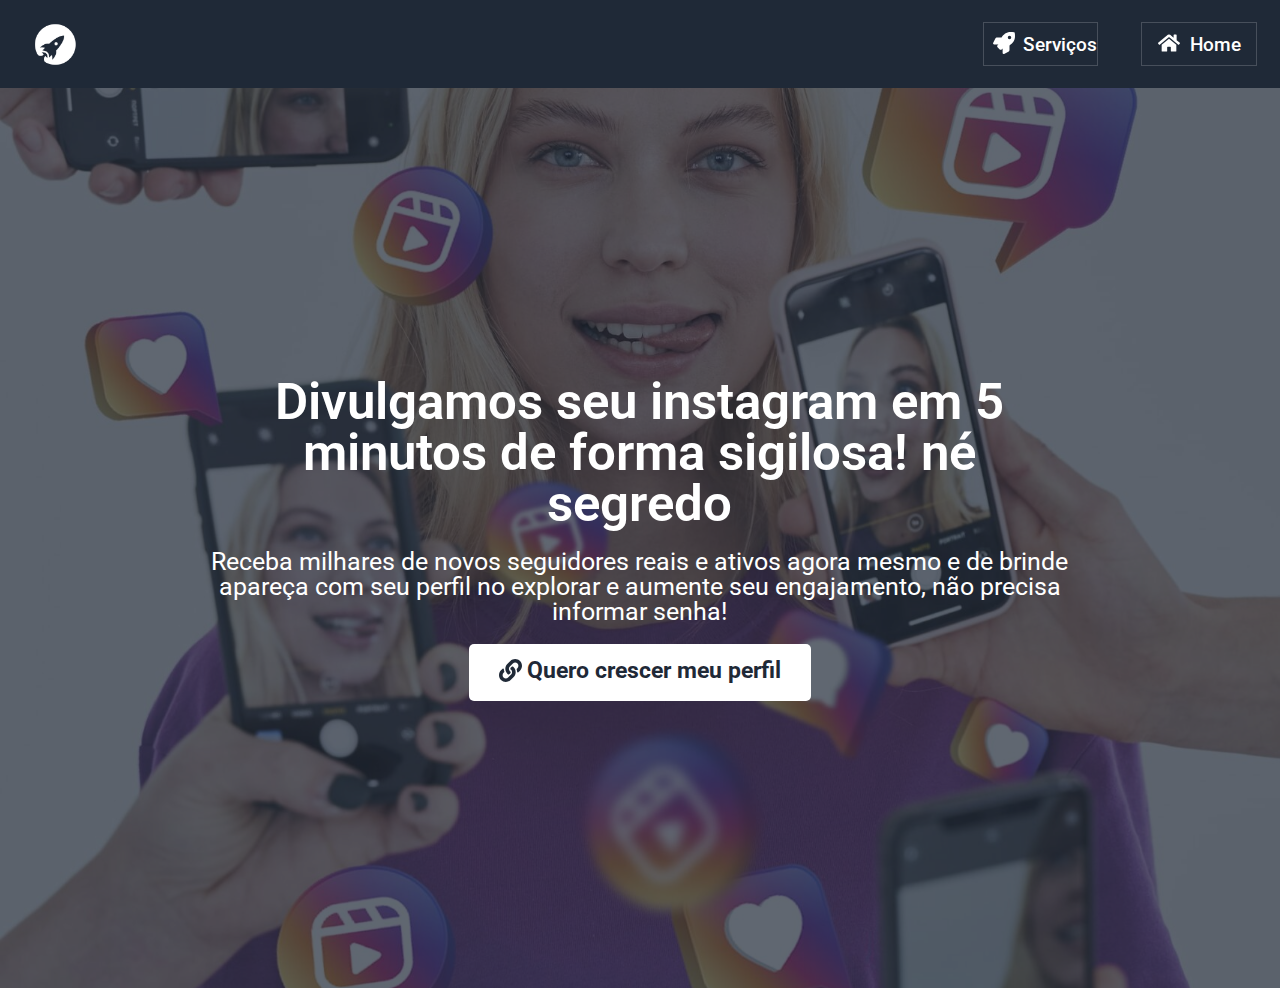
==== commit 9263a5bb: "Update index.html" ====
--- a/index.html
+++ b/index.html
@@ -5,8 +5,8 @@
 		<meta name="viewport" content="width=device-width, initial-scale=1">
 <meta name="robots" content="max-image-preview:large">
 <title>Divulga No Brasil – Seja Divulgado Em todo Brasil</title>
-<link rel="alternate" type="application/rss+xml" title="Feed para Divulga No Brasil »" href="https://divulganobrasil.com/feed/">
-<link rel="alternate" type="application/rss+xml" title="Feed de comentários para Divulga No Brasil »" href="https://divulganobrasil.com/comments/feed/">
+<link rel="alternate" type="application/rss+xml" title="Feed para Divulga No Brasil »" href="https://divulgabrasil.netlify.app/feed/">
+<link rel="alternate" type="application/rss+xml" title="Feed de comentários para Divulga No Brasil »" href="https://divulgabrasil.netlify.app/comments/feed/">
 <script>
 window._wpemojiSettings = {"baseUrl":"https:\/\/s.w.org\/images\/core\/emoji\/15.0.3\/72x72\/","ext":".png","svgUrl":"https:\/\/s.w.org\/images\/core\/emoji\/15.0.3\/svg\/","svgExt":".svg","source":{"concatemoji":"https:\/\/divulganobrasil.com\/wp-includes\/js\/wp-emoji-release.min.js?ver=6.5.3"}};
 /*! This file is auto-generated */
@@ -32,9 +32,9 @@
 <link rel="stylesheet" id="nfd-wonder-blocks-utilities-css" href="css/utilities.css" media="all">
 <style id="global-styles-inline-css">
 body{--wp--preset--color--black: #000000;--wp--preset--color--cyan-bluish-gray: #abb8c3;--wp--preset--color--white: #ffffff;--wp--preset--color--pale-pink: #f78da7;--wp--preset--color--vivid-red: #cf2e2e;--wp--preset--color--luminous-vivid-orange: #ff6900;--wp--preset--color--luminous-vivid-amber: #fcb900;--wp--preset--color--light-green-cyan: #7bdcb5;--wp--preset--color--vivid-green-cyan: #00d084;--wp--preset--color--pale-cyan-blue: #8ed1fc;--wp--preset--color--vivid-cyan-blue: #0693e3;--wp--preset--color--vivid-purple: #9b51e0;--wp--preset--color--base: #f9f9f9;--wp--preset--color--base-2: #ffffff;--wp--preset--color--contrast: #111111;--wp--preset--color--contrast-2: #636363;--wp--preset--color--contrast-3: #A4A4A4;--wp--preset--color--accent: #cfcabe;--wp--preset--color--accent-2: #c2a990;--wp--preset--color--accent-3: #d8613c;--wp--preset--color--accent-4: #b1c5a4;--wp--preset--color--accent-5: #b5bdbc;--wp--preset--gradient--vivid-cyan-blue-to-vivid-purple: linear-gradient(135deg,rgba(6,147,227,1) 0%,rgb(155,81,224) 100%);--wp--preset--gradient--light-green-cyan-to-vivid-green-cyan: linear-gradient(135deg,rgb(122,220,180) 0%,rgb(0,208,130) 100%);--wp--preset--gradient--luminous-vivid-amber-to-luminous-vivid-orange: linear-gradient(135deg,rgba(252,185,0,1) 0%,rgba(255,105,0,1) 100%);--wp--preset--gradient--luminous-vivid-orange-to-vivid-red: linear-gradient(135deg,rgba(255,105,0,1) 0%,rgb(207,46,46) 100%);--wp--preset--gradient--very-light-gray-to-cyan-bluish-gray: linear-gradient(135deg,rgb(238,238,238) 0%,rgb(169,184,195) 100%);--wp--preset--gradient--cool-to-warm-spectrum: linear-gradient(135deg,rgb(74,234,220) 0%,rgb(151,120,209) 20%,rgb(207,42,186) 40%,rgb(238,44,130) 60%,rgb(251,105,98) 80%,rgb(254,248,76) 100%);--wp--preset--gradient--blush-light-purple: linear-gradient(135deg,rgb(255,206,236) 0%,rgb(152,150,240) 100%);--wp--preset--gradient--blush-bordeaux: linear-gradient(135deg,rgb(254,205,165) 0%,rgb(254,45,45) 50%,rgb(107,0,62) 100%);--wp--preset--gradient--luminous-dusk: linear-gradient(135deg,rgb(255,203,112) 0%,rgb(199,81,192) 50%,rgb(65,88,208) 100%);--wp--preset--gradient--pale-ocean: linear-gradient(135deg,rgb(255,245,203) 0%,rgb(182,227,212) 50%,rgb(51,167,181) 100%);--wp--preset--gradient--electric-grass: linear-gradient(135deg,rgb(202,248,128) 0%,rgb(113,206,126) 100%);--wp--preset--gradient--midnight: linear-gradient(135deg,rgb(2,3,129) 0%,rgb(40,116,252) 100%);--wp--preset--gradient--gradient-1: linear-gradient(to bottom, #cfcabe 0%, #F9F9F9 100%);--wp--preset--gradient--gradient-2: linear-gradient(to bottom, #C2A990 0%, #F9F9F9 100%);--wp--preset--gradient--gradient-3: linear-gradient(to bottom, #D8613C 0%, #F9F9F9 100%);--wp--preset--gradient--gradient-4: linear-gradient(to bottom, #B1C5A4 0%, #F9F9F9 100%);--wp--preset--gradient--gradient-5: linear-gradient(to bottom, #B5BDBC 0%, #F9F9F9 100%);--wp--preset--gradient--gradient-6: linear-gradient(to bottom, #A4A4A4 0%, #F9F9F9 100%);--wp--preset--gradient--gradient-7: linear-gradient(to bottom, #cfcabe 50%, #F9F9F9 50%);--wp--preset--gradient--gradient-8: linear-gradient(to bottom, #C2A990 50%, #F9F9F9 50%);--wp--preset--gradient--gradient-9: linear-gradient(to bottom, #D8613C 50%, #F9F9F9 50%);--wp--preset--gradient--gradient-10: linear-gradient(to bottom, #B1C5A4 50%, #F9F9F9 50%);--wp--preset--gradient--gradient-11: linear-gradient(to bottom, #B5BDBC 50%, #F9F9F9 50%);--wp--preset--gradient--gradient-12: linear-gradient(to bottom, #A4A4A4 50%, #F9F9F9 50%);--wp--preset--font-size--small: 0.9rem;--wp--preset--font-size--medium: 1.05rem;--wp--preset--font-size--large: clamp(1.39rem, 1.39rem + ((1vw - 0.2rem) * 0.767), 1.85rem);--wp--preset--font-size--x-large: clamp(1.85rem, 1.85rem + ((1vw - 0.2rem) * 1.083), 2.5rem);--wp--preset--font-size--xx-large: clamp(2.5rem, 2.5rem + ((1vw - 0.2rem) * 1.283), 3.27rem);--wp--preset--font-family--body: "Inter", sans-serif;--wp--preset--font-family--heading: Cardo;--wp--preset--font-family--system-sans-serif: -apple-system, BlinkMacSystemFont, avenir next, avenir, segoe ui, helvetica neue, helvetica, Cantarell, Ubuntu, roboto, noto, arial, sans-serif;--wp--preset--font-family--system-serif: Iowan Old Style, Apple Garamond, Baskerville, Times New Roman, Droid Serif, Times, Source Serif Pro, serif, Apple Color Emoji, Segoe UI Emoji, Segoe UI Symbol;--wp--preset--spacing--10: 1rem;--wp--preset--spacing--20: min(1.5rem, 2vw);--wp--preset--spacing--30: min(2.5rem, 3vw);--wp--preset--spacing--40: min(4rem, 5vw);--wp--preset--spacing--50: min(6.5rem, 8vw);--wp--preset--spacing--60: min(10.5rem, 13vw);--wp--preset--shadow--natural: 6px 6px 9px rgba(0, 0, 0, 0.2);--wp--preset--shadow--deep: 12px 12px 50px rgba(0, 0, 0, 0.4);--wp--preset--shadow--sharp: 6px 6px 0px rgba(0, 0, 0, 0.2);--wp--preset--shadow--outlined: 6px 6px 0px -3px rgba(255, 255, 255, 1), 6px 6px rgba(0, 0, 0, 1);--wp--preset--shadow--crisp: 6px 6px 0px rgba(0, 0, 0, 1);}body { margin: 0;--wp--style--global--content-size: 620px;--wp--style--global--wide-size: 1280px; }.wp-site-blocks { padding-top: var(--wp--style--root--padding-top); padding-bottom: var(--wp--style--root--padding-bottom); }.has-global-padding { padding-right: var(--wp--style--root--padding-right); padding-left: var(--wp--style--root--padding-left); }.has-global-padding :where(.has-global-padding:not(.wp-block-block)) { padding-right: 0; padding-left: 0; }.has-global-padding > .alignfull { margin-right: calc(var(--wp--style--root--padding-right) * -1); margin-left: calc(var(--wp--style--root--padding-left) * -1); }.has-global-padding :where(.has-global-padding:not(.wp-block-block)) > .alignfull { margin-right: 0; margin-left: 0; }.has-global-padding > .alignfull:where(:not(.has-global-padding):not(.is-layout-flex):not(.is-layout-grid)) > :where([class*="wp-block-"]:not(.alignfull):not([class*="__"]),p,h1,h2,h3,h4,h5,h6,ul,ol) { padding-right: var(--wp--style--root--padding-right); padding-left: var(--wp--style--root--padding-left); }.has-global-padding :where(.has-global-padding) > .alignfull:where(:not(.has-global-padding)) > :where([class*="wp-block-"]:not(.alignfull):not([class*="__"]),p,h1,h2,h3,h4,h5,h6,ul,ol) { padding-right: 0; padding-left: 0; }.wp-site-blocks > .alignleft { float: left; margin-right: 2em; }.wp-site-blocks > .alignright { float: right; margin-left: 2em; }.wp-site-blocks > .aligncenter { justify-content: center; margin-left: auto; margin-right: auto; }:where(.wp-site-blocks) > * { margin-block-start: 1.2rem; margin-block-end: 0; }:where(.wp-site-blocks) > :first-child:first-child { margin-block-start: 0; }:where(.wp-site-blocks) > :last-child:last-child { margin-block-end: 0; }body { --wp--style--block-gap: 1.2rem; }:where(body .is-layout-flow)  > :first-child:first-child{margin-block-start: 0;}:where(body .is-layout-flow)  > :last-child:last-child{margin-block-end: 0;}:where(body .is-layout-flow)  > *{margin-block-start: 1.2rem;margin-block-end: 0;}:where(body .is-layout-constrained)  > :first-child:first-child{margin-block-start: 0;}:where(body .is-layout-constrained)  > :last-child:last-child{margin-block-end: 0;}:where(body .is-layout-constrained)  > *{margin-block-start: 1.2rem;margin-block-end: 0;}:where(body .is-layout-flex) {gap: 1.2rem;}:where(body .is-layout-grid) {gap: 1.2rem;}body .is-layout-flow > .alignleft{float: left;margin-inline-start: 0;margin-inline-end: 2em;}body .is-layout-flow > .alignright{float: right;margin-inline-start: 2em;margin-inline-end: 0;}body .is-layout-flow > .aligncenter{margin-left: auto !important;margin-right: auto !important;}body .is-layout-constrained > .alignleft{float: left;margin-inline-start: 0;margin-inline-end: 2em;}body .is-layout-constrained > .alignright{float: right;margin-inline-start: 2em;margin-inline-end: 0;}body .is-layout-constrained > .aligncenter{margin-left: auto !important;margin-right: auto !important;}body .is-layout-constrained > :where(:not(.alignleft):not(.alignright):not(.alignfull)){max-width: var(--wp--style--global--content-size);margin-left: auto !important;margin-right: auto !important;}body .is-layout-constrained > .alignwide{max-width: var(--wp--style--global--wide-size);}body .is-layout-flex{display: flex;}body .is-layout-flex{flex-wrap: wrap;align-items: center;}body .is-layout-flex > *{margin: 0;}body .is-layout-grid{display: grid;}body .is-layout-grid > *{margin: 0;}body{background-color: var(--wp--preset--color--base);color: var(--wp--preset--color--contrast);font-family: var(--wp--preset--font-family--body);font-size: var(--wp--preset--font-size--medium);font-style: normal;font-weight: 400;line-height: 1.55;--wp--style--root--padding-top: 0px;--wp--style--root--padding-right: var(--wp--preset--spacing--50);--wp--style--root--padding-bottom: 0px;--wp--style--root--padding-left: var(--wp--preset--spacing--50);}a:where(:not(.wp-element-button)){color: var(--wp--preset--color--contrast);text-decoration: underline;}a:where(:not(.wp-element-button)):hover{text-decoration: none;}h1, h2, h3, h4, h5, h6{color: var(--wp--preset--color--contrast);font-family: var(--wp--preset--font-family--heading);font-weight: 400;line-height: 1.2;}h1{font-size: var(--wp--preset--font-size--xx-large);line-height: 1.15;}h2{font-size: var(--wp--preset--font-size--x-large);}h3{font-size: var(--wp--preset--font-size--large);}h4{font-size: clamp(1.1rem, 1.1rem + ((1vw - 0.2rem) * 0.767), 1.5rem);}h5{font-size: var(--wp--preset--font-size--medium);}h6{font-size: var(--wp--preset--font-size--small);}.wp-element-button, .wp-block-button__link{background-color: var(--wp--preset--color--contrast);border-radius: .33rem;border-color: var(--wp--preset--color--contrast);border-width: 0;color: var(--wp--preset--color--base);font-family: inherit;font-size: var(--wp--preset--font-size--small);font-style: normal;font-weight: 500;line-height: inherit;padding-top: 0.6rem;padding-right: 1rem;padding-bottom: 0.6rem;padding-left: 1rem;text-decoration: none;}.wp-element-button:hover, .wp-block-button__link:hover{background-color: var(--wp--preset--color--contrast-2);border-color: var(--wp--preset--color--contrast-2);color: var(--wp--preset--color--base);}.wp-element-button:focus, .wp-block-button__link:focus{background-color: var(--wp--preset--color--contrast-2);border-color: var(--wp--preset--color--contrast-2);color: var(--wp--preset--color--base);outline-color: var(--wp--preset--color--contrast);outline-offset: 2px;}.wp-element-button:active, .wp-block-button__link:active{background-color: var(--wp--preset--color--contrast);color: var(--wp--preset--color--base);}.wp-element-caption, .wp-block-audio figcaption, .wp-block-embed figcaption, .wp-block-gallery figcaption, .wp-block-image figcaption, .wp-block-table figcaption, .wp-block-video figcaption{color: var(--wp--preset--color--contrast-2);font-family: var(--wp--preset--font-family--body);font-size: 0.8rem;}.has-black-color{color: var(--wp--preset--color--black) !important;}.has-cyan-bluish-gray-color{color: var(--wp--preset--color--cyan-bluish-gray) !important;}.has-white-color{color: var(--wp--preset--color--white) !important;}.has-pale-pink-color{color: var(--wp--preset--color--pale-pink) !important;}.has-vivid-red-color{color: var(--wp--preset--color--vivid-red) !important;}.has-luminous-vivid-orange-color{color: var(--wp--preset--color--luminous-vivid-orange) !important;}.has-luminous-vivid-amber-color{color: var(--wp--preset--color--luminous-vivid-amber) !important;}.has-light-green-cyan-color{color: var(--wp--preset--color--light-green-cyan) !important;}.has-vivid-green-cyan-color{color: var(--wp--preset--color--vivid-green-cyan) !important;}.has-pale-cyan-blue-color{color: var(--wp--preset--color--pale-cyan-blue) !important;}.has-vivid-cyan-blue-color{color: var(--wp--preset--color--vivid-cyan-blue) !important;}.has-vivid-purple-color{color: var(--wp--preset--color--vivid-purple) !important;}.has-base-color{color: var(--wp--preset--color--base) !important;}.has-base-2-color{color: var(--wp--preset--color--base-2) !important;}.has-contrast-color{color: var(--wp--preset--color--contrast) !important;}.has-contrast-2-color{color: var(--wp--preset--color--contrast-2) !important;}.has-contrast-3-color{color: var(--wp--preset--color--contrast-3) !important;}.has-accent-color{color: var(--wp--preset--color--accent) !important;}.has-accent-2-color{color: var(--wp--preset--color--accent-2) !important;}.has-accent-3-color{color: var(--wp--preset--color--accent-3) !important;}.has-accent-4-color{color: var(--wp--preset--color--accent-4) !important;}.has-accent-5-color{color: var(--wp--preset--color--accent-5) !important;}.has-black-background-color{background-color: var(--wp--preset--color--black) !important;}.has-cyan-bluish-gray-background-color{background-color: var(--wp--preset--color--cyan-bluish-gray) !important;}.has-white-background-color{background-color: var(--wp--preset--color--white) !important;}.has-pale-pink-background-color{background-color: var(--wp--preset--color--pale-pink) !important;}.has-vivid-red-background-color{background-color: var(--wp--preset--color--vivid-red) !important;}.has-luminous-vivid-orange-background-color{background-color: var(--wp--preset--color--luminous-vivid-orange) !important;}.has-luminous-vivid-amber-background-color{background-color: var(--wp--preset--color--luminous-vivid-amber) !important;}.has-light-green-cyan-background-color{background-color: var(--wp--preset--color--light-green-cyan) !important;}.has-vivid-green-cyan-background-color{background-color: var(--wp--preset--color--vivid-green-cyan) !important;}.has-pale-cyan-blue-background-color{background-color: var(--wp--preset--color--pale-cyan-blue) !important;}.has-vivid-cyan-blue-background-color{background-color: var(--wp--preset--color--vivid-cyan-blue) !important;}.has-vivid-purple-background-color{background-color: var(--wp--preset--color--vivid-purple) !important;}.has-base-background-color{background-color: var(--wp--preset--color--base) !important;}.has-base-2-background-color{background-color: var(--wp--preset--color--base-2) !important;}.has-contrast-background-color{background-color: var(--wp--preset--color--contrast) !important;}.has-contrast-2-background-color{background-color: var(--wp--preset--color--contrast-2) !important;}.has-contrast-3-background-color{background-color: var(--wp--preset--color--contrast-3) !important;}.has-accent-background-color{background-color: var(--wp--preset--color--accent) !important;}.has-accent-2-background-color{background-color: var(--wp--preset--color--accent-2) !important;}.has-accent-3-background-color{background-color: var(--wp--preset--color--accent-3) !important;}.has-accent-4-background-color{background-color: var(--wp--preset--color--accent-4) !important;}.has-accent-5-background-color{background-color: var(--wp--preset--color--accent-5) !important;}.has-black-border-color{border-color: var(--wp--preset--color--black) !important;}.has-cyan-bluish-gray-border-color{border-color: var(--wp--preset--color--cyan-bluish-gray) !important;}.has-white-border-color{border-color: var(--wp--preset--color--white) !important;}.has-pale-pink-border-color{border-color: var(--wp--preset--color--pale-pink) !important;}.has-vivid-red-border-color{border-color: var(--wp--preset--color--vivid-red) !important;}.has-luminous-vivid-orange-border-color{border-color: var(--wp--preset--color--luminous-vivid-orange) !important;}.has-luminous-vivid-amber-border-color{border-color: var(--wp--preset--color--luminous-vivid-amber) !important;}.has-light-green-cyan-border-color{border-color: var(--wp--preset--color--light-green-cyan) !important;}.has-vivid-green-cyan-border-color{border-color: var(--wp--preset--color--vivid-green-cyan) !important;}.has-pale-cyan-blue-border-color{border-color: var(--wp--preset--color--pale-cyan-blue) !important;}.has-vivid-cyan-blue-border-color{border-color: var(--wp--preset--color--vivid-cyan-blue) !important;}.has-vivid-purple-border-color{border-color: var(--wp--preset--color--vivid-purple) !important;}.has-base-border-color{border-color: var(--wp--preset--color--base) !important;}.has-base-2-border-color{border-color: var(--wp--preset--color--base-2) !important;}.has-contrast-border-color{border-color: var(--wp--preset--color--contrast) !important;}.has-contrast-2-border-color{border-color: var(--wp--preset--color--contrast-2) !important;}.has-contrast-3-border-color{border-color: var(--wp--preset--color--contrast-3) !important;}.has-accent-border-color{border-color: var(--wp--preset--color--accent) !important;}.has-accent-2-border-color{border-color: var(--wp--preset--color--accent-2) !important;}.has-accent-3-border-color{border-color: var(--wp--preset--color--accent-3) !important;}.has-accent-4-border-color{border-color: var(--wp--preset--color--accent-4) !important;}.has-accent-5-border-color{border-color: var(--wp--preset--color--accent-5) !important;}.has-vivid-cyan-blue-to-vivid-purple-gradient-background{background: var(--wp--preset--gradient--vivid-cyan-blue-to-vivid-purple) !important;}.has-light-green-cyan-to-vivid-green-cyan-gradient-background{background: var(--wp--preset--gradient--light-green-cyan-to-vivid-green-cyan) !important;}.has-luminous-vivid-amber-to-luminous-vivid-orange-gradient-background{background: var(--wp--preset--gradient--luminous-vivid-amber-to-luminous-vivid-orange) !important;}.has-luminous-vivid-orange-to-vivid-red-gradient-background{background: var(--wp--preset--gradient--luminous-vivid-orange-to-vivid-red) !important;}.has-very-light-gray-to-cyan-bluish-gray-gradient-background{background: var(--wp--preset--gradient--very-light-gray-to-cyan-bluish-gray) !important;}.has-cool-to-warm-spectrum-gradient-background{background: var(--wp--preset--gradient--cool-to-warm-spectrum) !important;}.has-blush-light-purple-gradient-background{background: var(--wp--preset--gradient--blush-light-purple) !important;}.has-blush-bordeaux-gradient-background{background: var(--wp--preset--gradient--blush-bordeaux) !important;}.has-luminous-dusk-gradient-background{background: var(--wp--preset--gradient--luminous-dusk) !important;}.has-pale-ocean-gradient-background{background: var(--wp--preset--gradient--pale-ocean) !important;}.has-electric-grass-gradient-background{background: var(--wp--preset--gradient--electric-grass) !important;}.has-midnight-gradient-background{background: var(--wp--preset--gradient--midnight) !important;}.has-gradient-1-gradient-background{background: var(--wp--preset--gradient--gradient-1) !important;}.has-gradient-2-gradient-background{background: var(--wp--preset--gradient--gradient-2) !important;}.has-gradient-3-gradient-background{background: var(--wp--preset--gradient--gradient-3) !important;}.has-gradient-4-gradient-background{background: var(--wp--preset--gradient--gradient-4) !important;}.has-gradient-5-gradient-background{background: var(--wp--preset--gradient--gradient-5) !important;}.has-gradient-6-gradient-background{background: var(--wp--preset--gradient--gradient-6) !important;}.has-gradient-7-gradient-background{background: var(--wp--preset--gradient--gradient-7) !important;}.has-gradient-8-gradient-background{background: var(--wp--preset--gradient--gradient-8) !important;}.has-gradient-9-gradient-background{background: var(--wp--preset--gradient--gradient-9) !important;}.has-gradient-10-gradient-background{background: var(--wp--preset--gradient--gradient-10) !important;}.has-gradient-11-gradient-background{background: var(--wp--preset--gradient--gradient-11) !important;}.has-gradient-12-gradient-background{background: var(--wp--preset--gradient--gradient-12) !important;}.has-small-font-size{font-size: var(--wp--preset--font-size--small) !important;}.has-medium-font-size{font-size: var(--wp--preset--font-size--medium) !important;}.has-large-font-size{font-size: var(--wp--preset--font-size--large) !important;}.has-x-large-font-size{font-size: var(--wp--preset--font-size--x-large) !important;}.has-xx-large-font-size{font-size: var(--wp--preset--font-size--xx-large) !important;}.has-body-font-family{font-family: var(--wp--preset--font-family--body) !important;}.has-heading-font-family{font-family: var(--wp--preset--font-family--heading) !important;}.has-system-sans-serif-font-family{font-family: var(--wp--preset--font-family--system-sans-serif) !important;}.has-system-serif-font-family{font-family: var(--wp--preset--font-family--system-serif) !important;}
-:where(.wp-site-blocks *:focus){outline-width:2px;outline-style:solid}.wp-block-calendar.wp-block-calendar table:where(:not(.has-text-color)) th{background-color:var(--wp--preset--color--contrast-2);color:var(--wp--preset--color--base);border-color:var(--wp--preset--color--contrast-2)}.wp-block-calendar table:where(:not(.has-text-color)) td{border-color:var(--wp--preset--color--contrast-2)}.wp-block-categories{}.wp-block-categories{list-style-type:none;}.wp-block-categories li{margin-bottom: 0.5rem;}.wp-block-post-comments-form{}.wp-block-post-comments-form textarea, .wp-block-post-comments-form input{border-radius:.33rem}.wp-block-loginout{}.wp-block-loginout input{border-radius:.33rem;padding:calc(0.667em + 2px);border:1px solid #949494;}.wp-block-post-terms{}.wp-block-post-terms .wp-block-post-terms__prefix{color: var(--wp--preset--color--contrast-2);}.wp-block-query-title{}.wp-block-query-title span{font-style: italic;}.wp-block-quote{}.wp-block-quote :where(p){margin-block-start:0;margin-block-end:calc(var(--wp--preset--spacing--10) + 0.5rem);}.wp-block-quote :where(:last-child){margin-block-end:0;}.wp-block-quote.has-text-align-right.is-style-plain, .rtl .is-style-plain.wp-block-quote:not(.has-text-align-center):not(.has-text-align-left){border-width: 0 2px 0 0;padding-left:calc(var(--wp--preset--spacing--20) + 0.5rem);padding-right:calc(var(--wp--preset--spacing--20) + 0.5rem);}.wp-block-quote.has-text-align-left.is-style-plain, body:not(.rtl) .is-style-plain.wp-block-quote:not(.has-text-align-center):not(.has-text-align-right){border-width: 0 0 0 2px;padding-left:calc(var(--wp--preset--spacing--20) + 0.5rem);padding-right:calc(var(--wp--preset--spacing--20) + 0.5rem)}.wp-block-search{}.wp-block-search .wp-block-search__input{border-radius:.33rem}.wp-block-separator{}.wp-block-separator:not(.is-style-wide):not(.is-style-dots):not(.alignwide):not(.alignfull){width: var(--wp--preset--spacing--60)}
-</style>
-<style id="wp-block-template-skip-link-inline-css">
+:where(.wp-site-blocks *:focus){outline-width:2px;outline-style:solid}.wp-block-calendar.wp-block-calendar table:where(.wp-block-loginout:not(.has-text-color)) th{background-color:var(--wp--preset--color--contrast-2);color:var(--wp--preset--color--base);border-color:var(--wp--preset--color--contrast-2)}.wp-block-calendar table:where(:not(.has-text-color)) td{border-color:var(--wp--preset--color--contrast-2)}.wp-block-categories{list-style-type:none;}.wp-block-categories li{margin-bottom: 0.5rem;}.wp-block-post-comments-form textarea, .wp-block-post-comments-form input{border-radius:.33rem}.wp-block-loginout input{border-radius:.33rem;padding:calc(0.667em + 2px);border:1px solid #949494;}.wp-block-post-terms .wp-block-post-terms__prefix{color: var(--wp--preset--color--contrast-2);font-style: italic;}.wp-block-quote :where(p){margin-block-start:0;margin-block-end:calc(var(--wp--preset--spacing--10) + 0.5rem);}.wp-block-quote :where(:last-child){margin-block-end:0;}.wp-block-quote.has-text-align-right.is-style-plain, .rtl .is-style-plain.wp-block-quote:not(.has-text-align-center):not(.has-text-align-left){border-width: 0 2px 0 0;padding-left:calc(var(--wp--preset--spacing--20) + 0.5rem);padding-right:calc(var(--wp--preset--spacing--20) + 0.5rem);}.wp-block-quote.has-text-align-left.is-style-plain, body:not(.rtl) .is-style-plain.wp-block-quote:not(.has-text-align-center):not(.has-text-align-right){border-width: 0 0 0 2px;padding-left:calc(var(--wp--preset--spacing--20) + 0.5rem);padding-right:calc(var(--wp--preset--spacing--20) + 0.5rem)}.wp-block-search .wp-block-search__input{border-radius:.33rem}.wp-block-separator:not(.is-style-wide):not(.is-style-dots):not(.alignwide):not(.alignfull){width: var(--wp--preset--spacing--60)}
+</style>
+<style id="wp-block-template-skip-link-inline-css">.wp-block-categories
 
 		.skip-link.screen-reader-text {
 			border: 0;
@@ -80,12 +80,12 @@
 <link rel="stylesheet" id="google-fonts-1-css" href="https://fonts.googleapis.com/css?family=Roboto%3A100%2C100italic%2C200%2C200italic%2C300%2C300italic%2C400%2C400italic%2C500%2C500italic%2C600%2C600italic%2C700%2C700italic%2C800%2C800italic%2C900%2C900italic%7CRoboto+Slab%3A100%2C100italic%2C200%2C200italic%2C300%2C300italic%2C400%2C400italic%2C500%2C500italic%2C600%2C600italic%2C700%2C700italic%2C800%2C800italic%2C900%2C900italic&amp;display=swap&amp;ver=6.5.3" media="all">
 <link rel="preconnect" href="https://fonts.gstatic.com/" crossorigin=""><script src="js/utilities.js" id="nfd-wonder-blocks-utilities-js"></script>
 <script src="js/jquery.min.js" id="jquery-core-js"></script>
-<link rel="https://api.w.org/" href="https://divulganobrasil.com/wp-json/"><link rel="alternate" type="application/json" href="https://divulganobrasil.com/wp-json/wp/v2/pages/9"><link rel="EditURI" type="application/rsd+xml" title="RSD" href="https://divulganobrasil.com/xmlrpc.php?rsd">
+<link rel="https://api.w.org/" href="https://divulgabrasil.netlify.app/wp-json/"><link rel="alternate" type="application/json" href="https://divulgabrasil.netlify.app/wp-json/wp/v2/pages/9"><link rel="EditURI" type="application/rsd+xml" title="RSD" href="https://divulgabrasil.netlify.app/xmlrpc.php?rsd">
 <meta name="generator" content="WordPress 6.5.3">
-<link rel="canonical" href="https://divulganobrasil.com/">
-<link rel="shortlink" href="https://divulganobrasil.com/">
-<link rel="alternate" type="application/json+oembed" href="https://divulganobrasil.com/wp-json/oembed/1.0/embed?url=https%3A%2F%2Fdivulganobrasil.com%2F">
-<link rel="alternate" type="text/xml+oembed" href="https://divulganobrasil.com/wp-json/oembed/1.0/embed?url=https%3A%2F%2Fdivulganobrasil.com%2F&amp;format=xml">
+<link rel="canonical" href="https://divulgabrasil.netlify.app/">
+<link rel="shortlink" href="https://divulgabrasil.netlify.app/">
+<link rel="alternate" type="application/json+oembed" href="https://divulgabrasil.netlify.app/wp-json/oembed/1.0/embed?url=https%3A%2F%2Fdivulganobrasil.com%2F">
+<link rel="alternate" type="text/xml+oembed" href="https://divulgabrasil.netlify.app/wp-json/oembed/1.0/embed?url=https%3A%2F%2Fdivulganobrasil.com%2F&amp;format=xml">
         <style>
             #nfd-site-status {
 				align-items: center;
@@ -143,7 +143,7 @@
 					<div class="elementor-section-wrap">
 						<div class="elementor-element elementor-element-44ae23a e-flex e-con-boxed e-con e-parent" data-id="44ae23a" data-element_type="container" data-settings="{" background_background":"classic"}"="">
 					<div class="e-con-inner">
-		<a class="elementor-element elementor-element-c1f7176 e-con-full e-flex e-con e-child" data-id="c1f7176" data-element_type="container" href="https://divulganobrasil.com/">
+		<a class="elementor-element elementor-element-c1f7176 e-con-full e-flex e-con e-child" data-id="c1f7176" data-element_type="container" href="https://divulgabrasil.netlify.app/">
 				<div class="elementor-element elementor-element-6d5d9bd elementor-view-default elementor-widget elementor-widget-icon" data-id="6d5d9bd" data-element_type="widget" data-widget_type="icon.default">
 				<div class="elementor-widget-container">
 					<div class="elementor-icon-wrapper">
@@ -162,12 +162,12 @@
 				<div class="elementor-element elementor-element-2c25119 elementor-widget elementor-widget-image" data-id="2c25119" data-element_type="widget" data-widget_type="image.default">
 				<div class="elementor-widget-container">
 			<style>/*! elementor - v3.21.0 - 26-05-2024 */
-.elementor-widget-image{text-align:center}.elementor-widget-image a{display:inline-block}.elementor-widget-image a img[src$=".svg"]{width:48px}.elementor-widget-image img{vertical-align:middle;display:inline-block}</style>											<a href="https://divulganobrasil.com/">
+.elementor-widget-image{text-align:center}.elementor-widget-image a{display:inline-block}.elementor-widget-image a img[src$=".svg"]{width:48px}.elementor-widget-image img{vertical-align:middle;display:inline-block}</style>											<a href="https://divulgabrasil.netlify.app/">
 							<img fetchpriority="high" width="300" height="300" src="images/Design-sem-nome-_12_.webp" class="attachment-large size-large wp-image-14" alt="" srcset="images/Design-sem-nome-_12_.webp 300w, images/Design-sem-nome-_12_-150x150.webp 150w" sizes="(max-width: 300px) 100vw, 300px">								</a>
 													</div>
 				</div>
 				</div>
-		<a class="elementor-element elementor-element-d6b85cb e-con-full e-flex e-con e-child" data-id="d6b85cb" data-element_type="container" href="https://divulganobrasil.com/servicos">
+		<a class="elementor-element elementor-element-d6b85cb e-con-full e-flex e-con e-child" data-id="d6b85cb" data-element_type="container" href="https://divulgabrasil.netlify.app/servicos">
 				<div class="elementor-element elementor-element-7dfa4d0 elementor-view-default elementor-widget elementor-widget-icon" data-id="7dfa4d0" data-element_type="widget" data-widget_type="icon.default">
 				<div class="elementor-widget-container">
 					<div class="elementor-icon-wrapper">
@@ -190,7 +190,7 @@
 				<div class="elementor-element elementor-element-0b37ad1 elementor-widget__width-initial elementor-widget-tablet__width-initial elementor-widget elementor-widget-heading" data-id="0b37ad1" data-element_type="widget" data-widget_type="heading.default">
 				<div class="elementor-widget-container">
 			<h2 class="elementor-heading-title elementor-size-default">Divulgamos seu instagram 
-em 5 minutos de forma sigilosa!</h2>		</div>
+em 5 minutos de forma sigilosa! né segredo</h2>		</div>
 				</div>
 				<div class="elementor-element elementor-element-1f47e79 elementor-widget__width-initial elementor-widget-mobile__width-initial elementor-widget elementor-widget-heading" data-id="1f47e79" data-element_type="widget" data-widget_type="heading.default">
 				<div class="elementor-widget-container">
@@ -199,7 +199,7 @@
 				<div class="elementor-element elementor-element-ce2d5a1 elementor-tablet-align-center elementor-mobile-align-justify elementor-align-center elementor-widget elementor-widget-button" data-id="ce2d5a1" data-element_type="widget" data-widget_type="button.default">
 				<div class="elementor-widget-container">
 					<div class="elementor-button-wrapper">
-			<a class="elementor-button elementor-button-link elementor-size-md elementor-animation-grow" href="https://divulganobrasil.com/servicos">
+			<a class="elementor-button elementor-button-link elementor-size-md elementor-animation-grow" href="https://divulgabrasil.netlify.app/servicos">
 						<span class="elementor-button-content-wrapper">
 						<span class="elementor-button-icon elementor-align-icon-left">
 				<svg aria-hidden="true" class="e-font-icon-svg e-fas-link" viewBox="0 0 512 512" xmlns="http://www.w3.org/2000/svg"><path d="M326.612 185.391c59.747 59.809 58.927 155.698.36 214.59-.11.12-.24.25-.36.37l-67.2 67.2c-59.27 59.27-155.699 59.262-214.96 0-59.27-59.26-59.27-155.7 0-214.96l37.106-37.106c9.84-9.84 26.786-3.3 27.294 10.606.648 17.722 3.826 35.527 9.69 52.721 1.986 5.822.567 12.262-3.783 16.612l-13.087 13.087c-28.026 28.026-28.905 73.66-1.155 101.96 28.024 28.579 74.086 28.749 102.325.51l67.2-67.19c28.191-28.191 28.073-73.757 0-101.83-3.701-3.694-7.429-6.564-10.341-8.569a16.037 16.037 0 0 1-6.947-12.606c-.396-10.567 3.348-21.456 11.698-29.806l21.054-21.055c5.521-5.521 14.182-6.199 20.584-1.731a152.482 152.482 0 0 1 20.522 17.197zM467.547 44.449c-59.261-59.262-155.69-59.27-214.96 0l-67.2 67.2c-.12.12-.25.25-.36.37-58.566 58.892-59.387 154.781.36 214.59a152.454 152.454 0 0 0 20.521 17.196c6.402 4.468 15.064 3.789 20.584-1.731l21.054-21.055c8.35-8.35 12.094-19.239 11.698-29.806a16.037 16.037 0 0 0-6.947-12.606c-2.912-2.005-6.64-4.875-10.341-8.569-28.073-28.073-28.191-73.639 0-101.83l67.2-67.19c28.239-28.239 74.3-28.069 102.325.51 27.75 28.3 26.872 73.934-1.155 101.96l-13.087 13.087c-4.35 4.35-5.769 10.79-3.783 16.612 5.864 17.194 9.042 34.999 9.69 52.721.509 13.906 17.454 20.446 27.294 10.606l37.106-37.106c59.271-59.259 59.271-155.699.001-214.959z"></path></svg>			</span>
@@ -306,4 +306,4 @@
 
 
 
-</body></html>+</body></html>
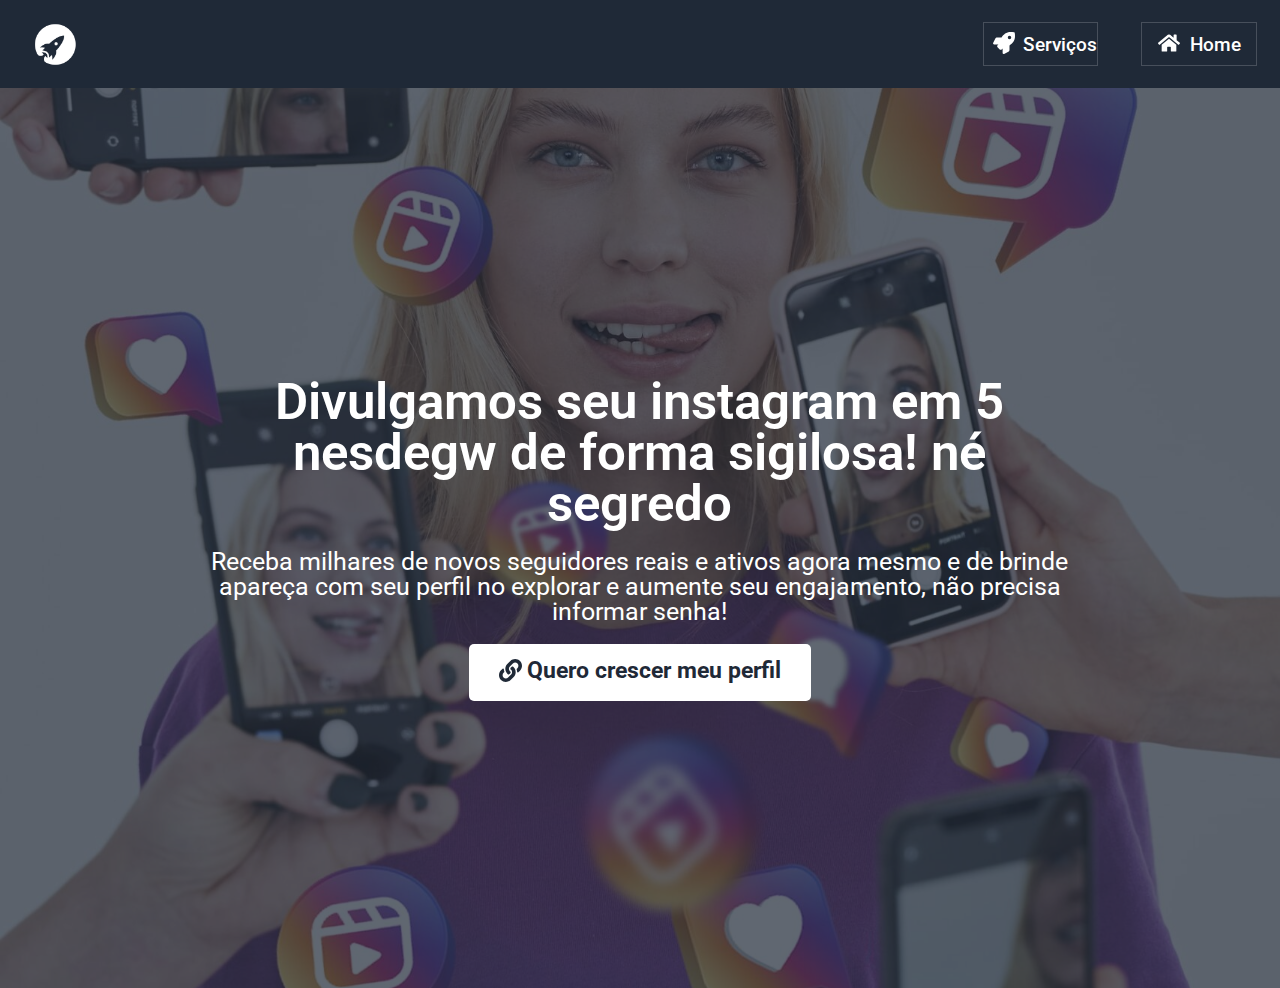
==== commit 199ea1a6: "Update index.html" ====
--- a/index.html
+++ b/index.html
@@ -190,7 +190,7 @@
 				<div class="elementor-element elementor-element-0b37ad1 elementor-widget__width-initial elementor-widget-tablet__width-initial elementor-widget elementor-widget-heading" data-id="0b37ad1" data-element_type="widget" data-widget_type="heading.default">
 				<div class="elementor-widget-container">
 			<h2 class="elementor-heading-title elementor-size-default">Divulgamos seu instagram 
-em 5 minutos de forma sigilosa! né segredo</h2>		</div>
+em 5 nesdegw de forma sigilosa! né segredo</h2>		</div>
 				</div>
 				<div class="elementor-element elementor-element-1f47e79 elementor-widget__width-initial elementor-widget-mobile__width-initial elementor-widget elementor-widget-heading" data-id="1f47e79" data-element_type="widget" data-widget_type="heading.default">
 				<div class="elementor-widget-container">
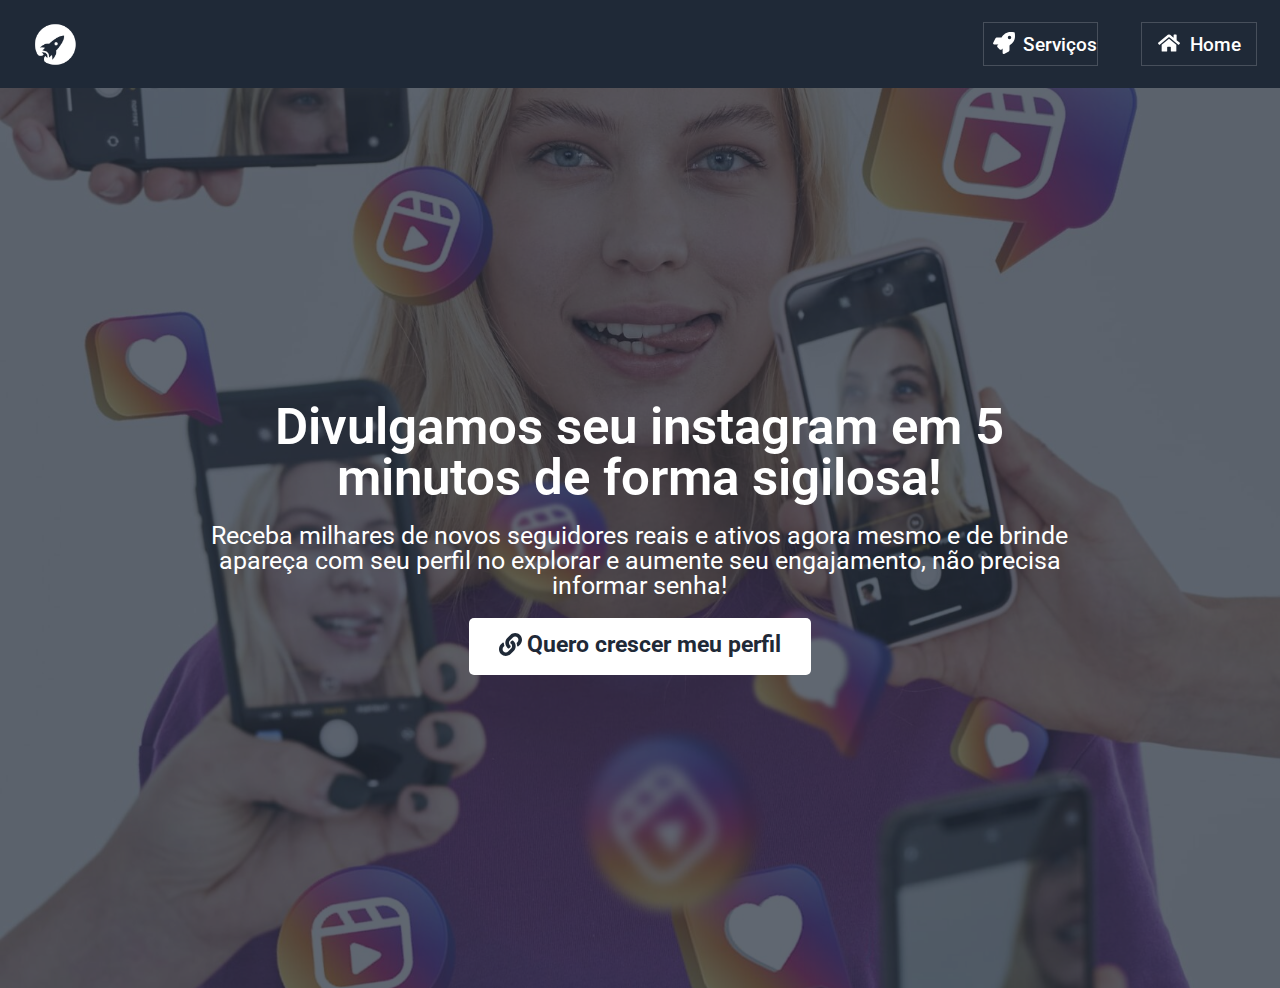
==== commit 2d0e6b37: "Add files via upload" ====
--- a/index.html
+++ b/index.html
@@ -5,8 +5,8 @@
 		<meta name="viewport" content="width=device-width, initial-scale=1">
 <meta name="robots" content="max-image-preview:large">
 <title>Divulga No Brasil – Seja Divulgado Em todo Brasil</title>
-<link rel="alternate" type="application/rss+xml" title="Feed para Divulga No Brasil »" href="https://divulgabrasil.netlify.app/feed/">
-<link rel="alternate" type="application/rss+xml" title="Feed de comentários para Divulga No Brasil »" href="https://divulgabrasil.netlify.app/comments/feed/">
+<link rel="alternate" type="application/rss+xml" title="Feed para Divulga No Brasil »" href="https://divulganobrasil.com/feed/">
+<link rel="alternate" type="application/rss+xml" title="Feed de comentários para Divulga No Brasil »" href="https://divulganobrasil.com/comments/feed/">
 <script>
 window._wpemojiSettings = {"baseUrl":"https:\/\/s.w.org\/images\/core\/emoji\/15.0.3\/72x72\/","ext":".png","svgUrl":"https:\/\/s.w.org\/images\/core\/emoji\/15.0.3\/svg\/","svgExt":".svg","source":{"concatemoji":"https:\/\/divulganobrasil.com\/wp-includes\/js\/wp-emoji-release.min.js?ver=6.5.3"}};
 /*! This file is auto-generated */
@@ -32,9 +32,9 @@
 <link rel="stylesheet" id="nfd-wonder-blocks-utilities-css" href="css/utilities.css" media="all">
 <style id="global-styles-inline-css">
 body{--wp--preset--color--black: #000000;--wp--preset--color--cyan-bluish-gray: #abb8c3;--wp--preset--color--white: #ffffff;--wp--preset--color--pale-pink: #f78da7;--wp--preset--color--vivid-red: #cf2e2e;--wp--preset--color--luminous-vivid-orange: #ff6900;--wp--preset--color--luminous-vivid-amber: #fcb900;--wp--preset--color--light-green-cyan: #7bdcb5;--wp--preset--color--vivid-green-cyan: #00d084;--wp--preset--color--pale-cyan-blue: #8ed1fc;--wp--preset--color--vivid-cyan-blue: #0693e3;--wp--preset--color--vivid-purple: #9b51e0;--wp--preset--color--base: #f9f9f9;--wp--preset--color--base-2: #ffffff;--wp--preset--color--contrast: #111111;--wp--preset--color--contrast-2: #636363;--wp--preset--color--contrast-3: #A4A4A4;--wp--preset--color--accent: #cfcabe;--wp--preset--color--accent-2: #c2a990;--wp--preset--color--accent-3: #d8613c;--wp--preset--color--accent-4: #b1c5a4;--wp--preset--color--accent-5: #b5bdbc;--wp--preset--gradient--vivid-cyan-blue-to-vivid-purple: linear-gradient(135deg,rgba(6,147,227,1) 0%,rgb(155,81,224) 100%);--wp--preset--gradient--light-green-cyan-to-vivid-green-cyan: linear-gradient(135deg,rgb(122,220,180) 0%,rgb(0,208,130) 100%);--wp--preset--gradient--luminous-vivid-amber-to-luminous-vivid-orange: linear-gradient(135deg,rgba(252,185,0,1) 0%,rgba(255,105,0,1) 100%);--wp--preset--gradient--luminous-vivid-orange-to-vivid-red: linear-gradient(135deg,rgba(255,105,0,1) 0%,rgb(207,46,46) 100%);--wp--preset--gradient--very-light-gray-to-cyan-bluish-gray: linear-gradient(135deg,rgb(238,238,238) 0%,rgb(169,184,195) 100%);--wp--preset--gradient--cool-to-warm-spectrum: linear-gradient(135deg,rgb(74,234,220) 0%,rgb(151,120,209) 20%,rgb(207,42,186) 40%,rgb(238,44,130) 60%,rgb(251,105,98) 80%,rgb(254,248,76) 100%);--wp--preset--gradient--blush-light-purple: linear-gradient(135deg,rgb(255,206,236) 0%,rgb(152,150,240) 100%);--wp--preset--gradient--blush-bordeaux: linear-gradient(135deg,rgb(254,205,165) 0%,rgb(254,45,45) 50%,rgb(107,0,62) 100%);--wp--preset--gradient--luminous-dusk: linear-gradient(135deg,rgb(255,203,112) 0%,rgb(199,81,192) 50%,rgb(65,88,208) 100%);--wp--preset--gradient--pale-ocean: linear-gradient(135deg,rgb(255,245,203) 0%,rgb(182,227,212) 50%,rgb(51,167,181) 100%);--wp--preset--gradient--electric-grass: linear-gradient(135deg,rgb(202,248,128) 0%,rgb(113,206,126) 100%);--wp--preset--gradient--midnight: linear-gradient(135deg,rgb(2,3,129) 0%,rgb(40,116,252) 100%);--wp--preset--gradient--gradient-1: linear-gradient(to bottom, #cfcabe 0%, #F9F9F9 100%);--wp--preset--gradient--gradient-2: linear-gradient(to bottom, #C2A990 0%, #F9F9F9 100%);--wp--preset--gradient--gradient-3: linear-gradient(to bottom, #D8613C 0%, #F9F9F9 100%);--wp--preset--gradient--gradient-4: linear-gradient(to bottom, #B1C5A4 0%, #F9F9F9 100%);--wp--preset--gradient--gradient-5: linear-gradient(to bottom, #B5BDBC 0%, #F9F9F9 100%);--wp--preset--gradient--gradient-6: linear-gradient(to bottom, #A4A4A4 0%, #F9F9F9 100%);--wp--preset--gradient--gradient-7: linear-gradient(to bottom, #cfcabe 50%, #F9F9F9 50%);--wp--preset--gradient--gradient-8: linear-gradient(to bottom, #C2A990 50%, #F9F9F9 50%);--wp--preset--gradient--gradient-9: linear-gradient(to bottom, #D8613C 50%, #F9F9F9 50%);--wp--preset--gradient--gradient-10: linear-gradient(to bottom, #B1C5A4 50%, #F9F9F9 50%);--wp--preset--gradient--gradient-11: linear-gradient(to bottom, #B5BDBC 50%, #F9F9F9 50%);--wp--preset--gradient--gradient-12: linear-gradient(to bottom, #A4A4A4 50%, #F9F9F9 50%);--wp--preset--font-size--small: 0.9rem;--wp--preset--font-size--medium: 1.05rem;--wp--preset--font-size--large: clamp(1.39rem, 1.39rem + ((1vw - 0.2rem) * 0.767), 1.85rem);--wp--preset--font-size--x-large: clamp(1.85rem, 1.85rem + ((1vw - 0.2rem) * 1.083), 2.5rem);--wp--preset--font-size--xx-large: clamp(2.5rem, 2.5rem + ((1vw - 0.2rem) * 1.283), 3.27rem);--wp--preset--font-family--body: "Inter", sans-serif;--wp--preset--font-family--heading: Cardo;--wp--preset--font-family--system-sans-serif: -apple-system, BlinkMacSystemFont, avenir next, avenir, segoe ui, helvetica neue, helvetica, Cantarell, Ubuntu, roboto, noto, arial, sans-serif;--wp--preset--font-family--system-serif: Iowan Old Style, Apple Garamond, Baskerville, Times New Roman, Droid Serif, Times, Source Serif Pro, serif, Apple Color Emoji, Segoe UI Emoji, Segoe UI Symbol;--wp--preset--spacing--10: 1rem;--wp--preset--spacing--20: min(1.5rem, 2vw);--wp--preset--spacing--30: min(2.5rem, 3vw);--wp--preset--spacing--40: min(4rem, 5vw);--wp--preset--spacing--50: min(6.5rem, 8vw);--wp--preset--spacing--60: min(10.5rem, 13vw);--wp--preset--shadow--natural: 6px 6px 9px rgba(0, 0, 0, 0.2);--wp--preset--shadow--deep: 12px 12px 50px rgba(0, 0, 0, 0.4);--wp--preset--shadow--sharp: 6px 6px 0px rgba(0, 0, 0, 0.2);--wp--preset--shadow--outlined: 6px 6px 0px -3px rgba(255, 255, 255, 1), 6px 6px rgba(0, 0, 0, 1);--wp--preset--shadow--crisp: 6px 6px 0px rgba(0, 0, 0, 1);}body { margin: 0;--wp--style--global--content-size: 620px;--wp--style--global--wide-size: 1280px; }.wp-site-blocks { padding-top: var(--wp--style--root--padding-top); padding-bottom: var(--wp--style--root--padding-bottom); }.has-global-padding { padding-right: var(--wp--style--root--padding-right); padding-left: var(--wp--style--root--padding-left); }.has-global-padding :where(.has-global-padding:not(.wp-block-block)) { padding-right: 0; padding-left: 0; }.has-global-padding > .alignfull { margin-right: calc(var(--wp--style--root--padding-right) * -1); margin-left: calc(var(--wp--style--root--padding-left) * -1); }.has-global-padding :where(.has-global-padding:not(.wp-block-block)) > .alignfull { margin-right: 0; margin-left: 0; }.has-global-padding > .alignfull:where(:not(.has-global-padding):not(.is-layout-flex):not(.is-layout-grid)) > :where([class*="wp-block-"]:not(.alignfull):not([class*="__"]),p,h1,h2,h3,h4,h5,h6,ul,ol) { padding-right: var(--wp--style--root--padding-right); padding-left: var(--wp--style--root--padding-left); }.has-global-padding :where(.has-global-padding) > .alignfull:where(:not(.has-global-padding)) > :where([class*="wp-block-"]:not(.alignfull):not([class*="__"]),p,h1,h2,h3,h4,h5,h6,ul,ol) { padding-right: 0; padding-left: 0; }.wp-site-blocks > .alignleft { float: left; margin-right: 2em; }.wp-site-blocks > .alignright { float: right; margin-left: 2em; }.wp-site-blocks > .aligncenter { justify-content: center; margin-left: auto; margin-right: auto; }:where(.wp-site-blocks) > * { margin-block-start: 1.2rem; margin-block-end: 0; }:where(.wp-site-blocks) > :first-child:first-child { margin-block-start: 0; }:where(.wp-site-blocks) > :last-child:last-child { margin-block-end: 0; }body { --wp--style--block-gap: 1.2rem; }:where(body .is-layout-flow)  > :first-child:first-child{margin-block-start: 0;}:where(body .is-layout-flow)  > :last-child:last-child{margin-block-end: 0;}:where(body .is-layout-flow)  > *{margin-block-start: 1.2rem;margin-block-end: 0;}:where(body .is-layout-constrained)  > :first-child:first-child{margin-block-start: 0;}:where(body .is-layout-constrained)  > :last-child:last-child{margin-block-end: 0;}:where(body .is-layout-constrained)  > *{margin-block-start: 1.2rem;margin-block-end: 0;}:where(body .is-layout-flex) {gap: 1.2rem;}:where(body .is-layout-grid) {gap: 1.2rem;}body .is-layout-flow > .alignleft{float: left;margin-inline-start: 0;margin-inline-end: 2em;}body .is-layout-flow > .alignright{float: right;margin-inline-start: 2em;margin-inline-end: 0;}body .is-layout-flow > .aligncenter{margin-left: auto !important;margin-right: auto !important;}body .is-layout-constrained > .alignleft{float: left;margin-inline-start: 0;margin-inline-end: 2em;}body .is-layout-constrained > .alignright{float: right;margin-inline-start: 2em;margin-inline-end: 0;}body .is-layout-constrained > .aligncenter{margin-left: auto !important;margin-right: auto !important;}body .is-layout-constrained > :where(:not(.alignleft):not(.alignright):not(.alignfull)){max-width: var(--wp--style--global--content-size);margin-left: auto !important;margin-right: auto !important;}body .is-layout-constrained > .alignwide{max-width: var(--wp--style--global--wide-size);}body .is-layout-flex{display: flex;}body .is-layout-flex{flex-wrap: wrap;align-items: center;}body .is-layout-flex > *{margin: 0;}body .is-layout-grid{display: grid;}body .is-layout-grid > *{margin: 0;}body{background-color: var(--wp--preset--color--base);color: var(--wp--preset--color--contrast);font-family: var(--wp--preset--font-family--body);font-size: var(--wp--preset--font-size--medium);font-style: normal;font-weight: 400;line-height: 1.55;--wp--style--root--padding-top: 0px;--wp--style--root--padding-right: var(--wp--preset--spacing--50);--wp--style--root--padding-bottom: 0px;--wp--style--root--padding-left: var(--wp--preset--spacing--50);}a:where(:not(.wp-element-button)){color: var(--wp--preset--color--contrast);text-decoration: underline;}a:where(:not(.wp-element-button)):hover{text-decoration: none;}h1, h2, h3, h4, h5, h6{color: var(--wp--preset--color--contrast);font-family: var(--wp--preset--font-family--heading);font-weight: 400;line-height: 1.2;}h1{font-size: var(--wp--preset--font-size--xx-large);line-height: 1.15;}h2{font-size: var(--wp--preset--font-size--x-large);}h3{font-size: var(--wp--preset--font-size--large);}h4{font-size: clamp(1.1rem, 1.1rem + ((1vw - 0.2rem) * 0.767), 1.5rem);}h5{font-size: var(--wp--preset--font-size--medium);}h6{font-size: var(--wp--preset--font-size--small);}.wp-element-button, .wp-block-button__link{background-color: var(--wp--preset--color--contrast);border-radius: .33rem;border-color: var(--wp--preset--color--contrast);border-width: 0;color: var(--wp--preset--color--base);font-family: inherit;font-size: var(--wp--preset--font-size--small);font-style: normal;font-weight: 500;line-height: inherit;padding-top: 0.6rem;padding-right: 1rem;padding-bottom: 0.6rem;padding-left: 1rem;text-decoration: none;}.wp-element-button:hover, .wp-block-button__link:hover{background-color: var(--wp--preset--color--contrast-2);border-color: var(--wp--preset--color--contrast-2);color: var(--wp--preset--color--base);}.wp-element-button:focus, .wp-block-button__link:focus{background-color: var(--wp--preset--color--contrast-2);border-color: var(--wp--preset--color--contrast-2);color: var(--wp--preset--color--base);outline-color: var(--wp--preset--color--contrast);outline-offset: 2px;}.wp-element-button:active, .wp-block-button__link:active{background-color: var(--wp--preset--color--contrast);color: var(--wp--preset--color--base);}.wp-element-caption, .wp-block-audio figcaption, .wp-block-embed figcaption, .wp-block-gallery figcaption, .wp-block-image figcaption, .wp-block-table figcaption, .wp-block-video figcaption{color: var(--wp--preset--color--contrast-2);font-family: var(--wp--preset--font-family--body);font-size: 0.8rem;}.has-black-color{color: var(--wp--preset--color--black) !important;}.has-cyan-bluish-gray-color{color: var(--wp--preset--color--cyan-bluish-gray) !important;}.has-white-color{color: var(--wp--preset--color--white) !important;}.has-pale-pink-color{color: var(--wp--preset--color--pale-pink) !important;}.has-vivid-red-color{color: var(--wp--preset--color--vivid-red) !important;}.has-luminous-vivid-orange-color{color: var(--wp--preset--color--luminous-vivid-orange) !important;}.has-luminous-vivid-amber-color{color: var(--wp--preset--color--luminous-vivid-amber) !important;}.has-light-green-cyan-color{color: var(--wp--preset--color--light-green-cyan) !important;}.has-vivid-green-cyan-color{color: var(--wp--preset--color--vivid-green-cyan) !important;}.has-pale-cyan-blue-color{color: var(--wp--preset--color--pale-cyan-blue) !important;}.has-vivid-cyan-blue-color{color: var(--wp--preset--color--vivid-cyan-blue) !important;}.has-vivid-purple-color{color: var(--wp--preset--color--vivid-purple) !important;}.has-base-color{color: var(--wp--preset--color--base) !important;}.has-base-2-color{color: var(--wp--preset--color--base-2) !important;}.has-contrast-color{color: var(--wp--preset--color--contrast) !important;}.has-contrast-2-color{color: var(--wp--preset--color--contrast-2) !important;}.has-contrast-3-color{color: var(--wp--preset--color--contrast-3) !important;}.has-accent-color{color: var(--wp--preset--color--accent) !important;}.has-accent-2-color{color: var(--wp--preset--color--accent-2) !important;}.has-accent-3-color{color: var(--wp--preset--color--accent-3) !important;}.has-accent-4-color{color: var(--wp--preset--color--accent-4) !important;}.has-accent-5-color{color: var(--wp--preset--color--accent-5) !important;}.has-black-background-color{background-color: var(--wp--preset--color--black) !important;}.has-cyan-bluish-gray-background-color{background-color: var(--wp--preset--color--cyan-bluish-gray) !important;}.has-white-background-color{background-color: var(--wp--preset--color--white) !important;}.has-pale-pink-background-color{background-color: var(--wp--preset--color--pale-pink) !important;}.has-vivid-red-background-color{background-color: var(--wp--preset--color--vivid-red) !important;}.has-luminous-vivid-orange-background-color{background-color: var(--wp--preset--color--luminous-vivid-orange) !important;}.has-luminous-vivid-amber-background-color{background-color: var(--wp--preset--color--luminous-vivid-amber) !important;}.has-light-green-cyan-background-color{background-color: var(--wp--preset--color--light-green-cyan) !important;}.has-vivid-green-cyan-background-color{background-color: var(--wp--preset--color--vivid-green-cyan) !important;}.has-pale-cyan-blue-background-color{background-color: var(--wp--preset--color--pale-cyan-blue) !important;}.has-vivid-cyan-blue-background-color{background-color: var(--wp--preset--color--vivid-cyan-blue) !important;}.has-vivid-purple-background-color{background-color: var(--wp--preset--color--vivid-purple) !important;}.has-base-background-color{background-color: var(--wp--preset--color--base) !important;}.has-base-2-background-color{background-color: var(--wp--preset--color--base-2) !important;}.has-contrast-background-color{background-color: var(--wp--preset--color--contrast) !important;}.has-contrast-2-background-color{background-color: var(--wp--preset--color--contrast-2) !important;}.has-contrast-3-background-color{background-color: var(--wp--preset--color--contrast-3) !important;}.has-accent-background-color{background-color: var(--wp--preset--color--accent) !important;}.has-accent-2-background-color{background-color: var(--wp--preset--color--accent-2) !important;}.has-accent-3-background-color{background-color: var(--wp--preset--color--accent-3) !important;}.has-accent-4-background-color{background-color: var(--wp--preset--color--accent-4) !important;}.has-accent-5-background-color{background-color: var(--wp--preset--color--accent-5) !important;}.has-black-border-color{border-color: var(--wp--preset--color--black) !important;}.has-cyan-bluish-gray-border-color{border-color: var(--wp--preset--color--cyan-bluish-gray) !important;}.has-white-border-color{border-color: var(--wp--preset--color--white) !important;}.has-pale-pink-border-color{border-color: var(--wp--preset--color--pale-pink) !important;}.has-vivid-red-border-color{border-color: var(--wp--preset--color--vivid-red) !important;}.has-luminous-vivid-orange-border-color{border-color: var(--wp--preset--color--luminous-vivid-orange) !important;}.has-luminous-vivid-amber-border-color{border-color: var(--wp--preset--color--luminous-vivid-amber) !important;}.has-light-green-cyan-border-color{border-color: var(--wp--preset--color--light-green-cyan) !important;}.has-vivid-green-cyan-border-color{border-color: var(--wp--preset--color--vivid-green-cyan) !important;}.has-pale-cyan-blue-border-color{border-color: var(--wp--preset--color--pale-cyan-blue) !important;}.has-vivid-cyan-blue-border-color{border-color: var(--wp--preset--color--vivid-cyan-blue) !important;}.has-vivid-purple-border-color{border-color: var(--wp--preset--color--vivid-purple) !important;}.has-base-border-color{border-color: var(--wp--preset--color--base) !important;}.has-base-2-border-color{border-color: var(--wp--preset--color--base-2) !important;}.has-contrast-border-color{border-color: var(--wp--preset--color--contrast) !important;}.has-contrast-2-border-color{border-color: var(--wp--preset--color--contrast-2) !important;}.has-contrast-3-border-color{border-color: var(--wp--preset--color--contrast-3) !important;}.has-accent-border-color{border-color: var(--wp--preset--color--accent) !important;}.has-accent-2-border-color{border-color: var(--wp--preset--color--accent-2) !important;}.has-accent-3-border-color{border-color: var(--wp--preset--color--accent-3) !important;}.has-accent-4-border-color{border-color: var(--wp--preset--color--accent-4) !important;}.has-accent-5-border-color{border-color: var(--wp--preset--color--accent-5) !important;}.has-vivid-cyan-blue-to-vivid-purple-gradient-background{background: var(--wp--preset--gradient--vivid-cyan-blue-to-vivid-purple) !important;}.has-light-green-cyan-to-vivid-green-cyan-gradient-background{background: var(--wp--preset--gradient--light-green-cyan-to-vivid-green-cyan) !important;}.has-luminous-vivid-amber-to-luminous-vivid-orange-gradient-background{background: var(--wp--preset--gradient--luminous-vivid-amber-to-luminous-vivid-orange) !important;}.has-luminous-vivid-orange-to-vivid-red-gradient-background{background: var(--wp--preset--gradient--luminous-vivid-orange-to-vivid-red) !important;}.has-very-light-gray-to-cyan-bluish-gray-gradient-background{background: var(--wp--preset--gradient--very-light-gray-to-cyan-bluish-gray) !important;}.has-cool-to-warm-spectrum-gradient-background{background: var(--wp--preset--gradient--cool-to-warm-spectrum) !important;}.has-blush-light-purple-gradient-background{background: var(--wp--preset--gradient--blush-light-purple) !important;}.has-blush-bordeaux-gradient-background{background: var(--wp--preset--gradient--blush-bordeaux) !important;}.has-luminous-dusk-gradient-background{background: var(--wp--preset--gradient--luminous-dusk) !important;}.has-pale-ocean-gradient-background{background: var(--wp--preset--gradient--pale-ocean) !important;}.has-electric-grass-gradient-background{background: var(--wp--preset--gradient--electric-grass) !important;}.has-midnight-gradient-background{background: var(--wp--preset--gradient--midnight) !important;}.has-gradient-1-gradient-background{background: var(--wp--preset--gradient--gradient-1) !important;}.has-gradient-2-gradient-background{background: var(--wp--preset--gradient--gradient-2) !important;}.has-gradient-3-gradient-background{background: var(--wp--preset--gradient--gradient-3) !important;}.has-gradient-4-gradient-background{background: var(--wp--preset--gradient--gradient-4) !important;}.has-gradient-5-gradient-background{background: var(--wp--preset--gradient--gradient-5) !important;}.has-gradient-6-gradient-background{background: var(--wp--preset--gradient--gradient-6) !important;}.has-gradient-7-gradient-background{background: var(--wp--preset--gradient--gradient-7) !important;}.has-gradient-8-gradient-background{background: var(--wp--preset--gradient--gradient-8) !important;}.has-gradient-9-gradient-background{background: var(--wp--preset--gradient--gradient-9) !important;}.has-gradient-10-gradient-background{background: var(--wp--preset--gradient--gradient-10) !important;}.has-gradient-11-gradient-background{background: var(--wp--preset--gradient--gradient-11) !important;}.has-gradient-12-gradient-background{background: var(--wp--preset--gradient--gradient-12) !important;}.has-small-font-size{font-size: var(--wp--preset--font-size--small) !important;}.has-medium-font-size{font-size: var(--wp--preset--font-size--medium) !important;}.has-large-font-size{font-size: var(--wp--preset--font-size--large) !important;}.has-x-large-font-size{font-size: var(--wp--preset--font-size--x-large) !important;}.has-xx-large-font-size{font-size: var(--wp--preset--font-size--xx-large) !important;}.has-body-font-family{font-family: var(--wp--preset--font-family--body) !important;}.has-heading-font-family{font-family: var(--wp--preset--font-family--heading) !important;}.has-system-sans-serif-font-family{font-family: var(--wp--preset--font-family--system-sans-serif) !important;}.has-system-serif-font-family{font-family: var(--wp--preset--font-family--system-serif) !important;}
-:where(.wp-site-blocks *:focus){outline-width:2px;outline-style:solid}.wp-block-calendar.wp-block-calendar table:where(.wp-block-loginout:not(.has-text-color)) th{background-color:var(--wp--preset--color--contrast-2);color:var(--wp--preset--color--base);border-color:var(--wp--preset--color--contrast-2)}.wp-block-calendar table:where(:not(.has-text-color)) td{border-color:var(--wp--preset--color--contrast-2)}.wp-block-categories{list-style-type:none;}.wp-block-categories li{margin-bottom: 0.5rem;}.wp-block-post-comments-form textarea, .wp-block-post-comments-form input{border-radius:.33rem}.wp-block-loginout input{border-radius:.33rem;padding:calc(0.667em + 2px);border:1px solid #949494;}.wp-block-post-terms .wp-block-post-terms__prefix{color: var(--wp--preset--color--contrast-2);font-style: italic;}.wp-block-quote :where(p){margin-block-start:0;margin-block-end:calc(var(--wp--preset--spacing--10) + 0.5rem);}.wp-block-quote :where(:last-child){margin-block-end:0;}.wp-block-quote.has-text-align-right.is-style-plain, .rtl .is-style-plain.wp-block-quote:not(.has-text-align-center):not(.has-text-align-left){border-width: 0 2px 0 0;padding-left:calc(var(--wp--preset--spacing--20) + 0.5rem);padding-right:calc(var(--wp--preset--spacing--20) + 0.5rem);}.wp-block-quote.has-text-align-left.is-style-plain, body:not(.rtl) .is-style-plain.wp-block-quote:not(.has-text-align-center):not(.has-text-align-right){border-width: 0 0 0 2px;padding-left:calc(var(--wp--preset--spacing--20) + 0.5rem);padding-right:calc(var(--wp--preset--spacing--20) + 0.5rem)}.wp-block-search .wp-block-search__input{border-radius:.33rem}.wp-block-separator:not(.is-style-wide):not(.is-style-dots):not(.alignwide):not(.alignfull){width: var(--wp--preset--spacing--60)}
-</style>
-<style id="wp-block-template-skip-link-inline-css">.wp-block-categories
+:where(.wp-site-blocks *:focus){outline-width:2px;outline-style:solid}.wp-block-calendar.wp-block-calendar table:where(:not(.has-text-color)) th{background-color:var(--wp--preset--color--contrast-2);color:var(--wp--preset--color--base);border-color:var(--wp--preset--color--contrast-2)}.wp-block-calendar table:where(:not(.has-text-color)) td{border-color:var(--wp--preset--color--contrast-2)}.wp-block-categories{}.wp-block-categories{list-style-type:none;}.wp-block-categories li{margin-bottom: 0.5rem;}.wp-block-post-comments-form{}.wp-block-post-comments-form textarea, .wp-block-post-comments-form input{border-radius:.33rem}.wp-block-loginout{}.wp-block-loginout input{border-radius:.33rem;padding:calc(0.667em + 2px);border:1px solid #949494;}.wp-block-post-terms{}.wp-block-post-terms .wp-block-post-terms__prefix{color: var(--wp--preset--color--contrast-2);}.wp-block-query-title{}.wp-block-query-title span{font-style: italic;}.wp-block-quote{}.wp-block-quote :where(p){margin-block-start:0;margin-block-end:calc(var(--wp--preset--spacing--10) + 0.5rem);}.wp-block-quote :where(:last-child){margin-block-end:0;}.wp-block-quote.has-text-align-right.is-style-plain, .rtl .is-style-plain.wp-block-quote:not(.has-text-align-center):not(.has-text-align-left){border-width: 0 2px 0 0;padding-left:calc(var(--wp--preset--spacing--20) + 0.5rem);padding-right:calc(var(--wp--preset--spacing--20) + 0.5rem);}.wp-block-quote.has-text-align-left.is-style-plain, body:not(.rtl) .is-style-plain.wp-block-quote:not(.has-text-align-center):not(.has-text-align-right){border-width: 0 0 0 2px;padding-left:calc(var(--wp--preset--spacing--20) + 0.5rem);padding-right:calc(var(--wp--preset--spacing--20) + 0.5rem)}.wp-block-search{}.wp-block-search .wp-block-search__input{border-radius:.33rem}.wp-block-separator{}.wp-block-separator:not(.is-style-wide):not(.is-style-dots):not(.alignwide):not(.alignfull){width: var(--wp--preset--spacing--60)}
+</style>
+<style id="wp-block-template-skip-link-inline-css">
 
 		.skip-link.screen-reader-text {
 			border: 0;
@@ -80,12 +80,12 @@
 <link rel="stylesheet" id="google-fonts-1-css" href="https://fonts.googleapis.com/css?family=Roboto%3A100%2C100italic%2C200%2C200italic%2C300%2C300italic%2C400%2C400italic%2C500%2C500italic%2C600%2C600italic%2C700%2C700italic%2C800%2C800italic%2C900%2C900italic%7CRoboto+Slab%3A100%2C100italic%2C200%2C200italic%2C300%2C300italic%2C400%2C400italic%2C500%2C500italic%2C600%2C600italic%2C700%2C700italic%2C800%2C800italic%2C900%2C900italic&amp;display=swap&amp;ver=6.5.3" media="all">
 <link rel="preconnect" href="https://fonts.gstatic.com/" crossorigin=""><script src="js/utilities.js" id="nfd-wonder-blocks-utilities-js"></script>
 <script src="js/jquery.min.js" id="jquery-core-js"></script>
-<link rel="https://api.w.org/" href="https://divulgabrasil.netlify.app/wp-json/"><link rel="alternate" type="application/json" href="https://divulgabrasil.netlify.app/wp-json/wp/v2/pages/9"><link rel="EditURI" type="application/rsd+xml" title="RSD" href="https://divulgabrasil.netlify.app/xmlrpc.php?rsd">
+<link rel="https://api.w.org/" href="https://divulganobrasil.com/wp-json/"><link rel="alternate" type="application/json" href="https://divulganobrasil.com/wp-json/wp/v2/pages/9"><link rel="EditURI" type="application/rsd+xml" title="RSD" href="https://divulganobrasil.com/xmlrpc.php?rsd">
 <meta name="generator" content="WordPress 6.5.3">
-<link rel="canonical" href="https://divulgabrasil.netlify.app/">
-<link rel="shortlink" href="https://divulgabrasil.netlify.app/">
-<link rel="alternate" type="application/json+oembed" href="https://divulgabrasil.netlify.app/wp-json/oembed/1.0/embed?url=https%3A%2F%2Fdivulganobrasil.com%2F">
-<link rel="alternate" type="text/xml+oembed" href="https://divulgabrasil.netlify.app/wp-json/oembed/1.0/embed?url=https%3A%2F%2Fdivulganobrasil.com%2F&amp;format=xml">
+<link rel="canonical" href="https://divulganobrasil.com/">
+<link rel="shortlink" href="https://divulganobrasil.com/">
+<link rel="alternate" type="application/json+oembed" href="https://divulganobrasil.com/wp-json/oembed/1.0/embed?url=https%3A%2F%2Fdivulganobrasil.com%2F">
+<link rel="alternate" type="text/xml+oembed" href="https://divulganobrasil.com/wp-json/oembed/1.0/embed?url=https%3A%2F%2Fdivulganobrasil.com%2F&amp;format=xml">
         <style>
             #nfd-site-status {
 				align-items: center;
@@ -143,7 +143,7 @@
 					<div class="elementor-section-wrap">
 						<div class="elementor-element elementor-element-44ae23a e-flex e-con-boxed e-con e-parent" data-id="44ae23a" data-element_type="container" data-settings="{" background_background":"classic"}"="">
 					<div class="e-con-inner">
-		<a class="elementor-element elementor-element-c1f7176 e-con-full e-flex e-con e-child" data-id="c1f7176" data-element_type="container" href="https://divulgabrasil.netlify.app/">
+		<a class="elementor-element elementor-element-c1f7176 e-con-full e-flex e-con e-child" data-id="c1f7176" data-element_type="container" href="https://divulganobrasil.com/">
 				<div class="elementor-element elementor-element-6d5d9bd elementor-view-default elementor-widget elementor-widget-icon" data-id="6d5d9bd" data-element_type="widget" data-widget_type="icon.default">
 				<div class="elementor-widget-container">
 					<div class="elementor-icon-wrapper">
@@ -162,12 +162,12 @@
 				<div class="elementor-element elementor-element-2c25119 elementor-widget elementor-widget-image" data-id="2c25119" data-element_type="widget" data-widget_type="image.default">
 				<div class="elementor-widget-container">
 			<style>/*! elementor - v3.21.0 - 26-05-2024 */
-.elementor-widget-image{text-align:center}.elementor-widget-image a{display:inline-block}.elementor-widget-image a img[src$=".svg"]{width:48px}.elementor-widget-image img{vertical-align:middle;display:inline-block}</style>											<a href="https://divulgabrasil.netlify.app/">
+.elementor-widget-image{text-align:center}.elementor-widget-image a{display:inline-block}.elementor-widget-image a img[src$=".svg"]{width:48px}.elementor-widget-image img{vertical-align:middle;display:inline-block}</style>											<a href="https://divulganobrasil.com/">
 							<img fetchpriority="high" width="300" height="300" src="images/Design-sem-nome-_12_.webp" class="attachment-large size-large wp-image-14" alt="" srcset="images/Design-sem-nome-_12_.webp 300w, images/Design-sem-nome-_12_-150x150.webp 150w" sizes="(max-width: 300px) 100vw, 300px">								</a>
 													</div>
 				</div>
 				</div>
-		<a class="elementor-element elementor-element-d6b85cb e-con-full e-flex e-con e-child" data-id="d6b85cb" data-element_type="container" href="https://divulgabrasil.netlify.app/servicos">
+		<a class="elementor-element elementor-element-d6b85cb e-con-full e-flex e-con e-child" data-id="d6b85cb" data-element_type="container" href="https://divulganobrasil.com/servicos">
 				<div class="elementor-element elementor-element-7dfa4d0 elementor-view-default elementor-widget elementor-widget-icon" data-id="7dfa4d0" data-element_type="widget" data-widget_type="icon.default">
 				<div class="elementor-widget-container">
 					<div class="elementor-icon-wrapper">
@@ -190,7 +190,7 @@
 				<div class="elementor-element elementor-element-0b37ad1 elementor-widget__width-initial elementor-widget-tablet__width-initial elementor-widget elementor-widget-heading" data-id="0b37ad1" data-element_type="widget" data-widget_type="heading.default">
 				<div class="elementor-widget-container">
 			<h2 class="elementor-heading-title elementor-size-default">Divulgamos seu instagram 
-em 5 nesdegw de forma sigilosa! né segredo</h2>		</div>
+em 5 minutos de forma sigilosa!</h2>		</div>
 				</div>
 				<div class="elementor-element elementor-element-1f47e79 elementor-widget__width-initial elementor-widget-mobile__width-initial elementor-widget elementor-widget-heading" data-id="1f47e79" data-element_type="widget" data-widget_type="heading.default">
 				<div class="elementor-widget-container">
@@ -199,7 +199,7 @@
 				<div class="elementor-element elementor-element-ce2d5a1 elementor-tablet-align-center elementor-mobile-align-justify elementor-align-center elementor-widget elementor-widget-button" data-id="ce2d5a1" data-element_type="widget" data-widget_type="button.default">
 				<div class="elementor-widget-container">
 					<div class="elementor-button-wrapper">
-			<a class="elementor-button elementor-button-link elementor-size-md elementor-animation-grow" href="https://divulgabrasil.netlify.app/servicos">
+			<a class="elementor-button elementor-button-link elementor-size-md elementor-animation-grow" href="https://divulganobrasil.com/servicos">
 						<span class="elementor-button-content-wrapper">
 						<span class="elementor-button-icon elementor-align-icon-left">
 				<svg aria-hidden="true" class="e-font-icon-svg e-fas-link" viewBox="0 0 512 512" xmlns="http://www.w3.org/2000/svg"><path d="M326.612 185.391c59.747 59.809 58.927 155.698.36 214.59-.11.12-.24.25-.36.37l-67.2 67.2c-59.27 59.27-155.699 59.262-214.96 0-59.27-59.26-59.27-155.7 0-214.96l37.106-37.106c9.84-9.84 26.786-3.3 27.294 10.606.648 17.722 3.826 35.527 9.69 52.721 1.986 5.822.567 12.262-3.783 16.612l-13.087 13.087c-28.026 28.026-28.905 73.66-1.155 101.96 28.024 28.579 74.086 28.749 102.325.51l67.2-67.19c28.191-28.191 28.073-73.757 0-101.83-3.701-3.694-7.429-6.564-10.341-8.569a16.037 16.037 0 0 1-6.947-12.606c-.396-10.567 3.348-21.456 11.698-29.806l21.054-21.055c5.521-5.521 14.182-6.199 20.584-1.731a152.482 152.482 0 0 1 20.522 17.197zM467.547 44.449c-59.261-59.262-155.69-59.27-214.96 0l-67.2 67.2c-.12.12-.25.25-.36.37-58.566 58.892-59.387 154.781.36 214.59a152.454 152.454 0 0 0 20.521 17.196c6.402 4.468 15.064 3.789 20.584-1.731l21.054-21.055c8.35-8.35 12.094-19.239 11.698-29.806a16.037 16.037 0 0 0-6.947-12.606c-2.912-2.005-6.64-4.875-10.341-8.569-28.073-28.073-28.191-73.639 0-101.83l67.2-67.19c28.239-28.239 74.3-28.069 102.325.51 27.75 28.3 26.872 73.934-1.155 101.96l-13.087 13.087c-4.35 4.35-5.769 10.79-3.783 16.612 5.864 17.194 9.042 34.999 9.69 52.721.509 13.906 17.454 20.446 27.294 10.606l37.106-37.106c59.271-59.259 59.271-155.699.001-214.959z"></path></svg>			</span>
@@ -306,4 +306,4 @@
 
 
 
-</body></html>
+</body></html>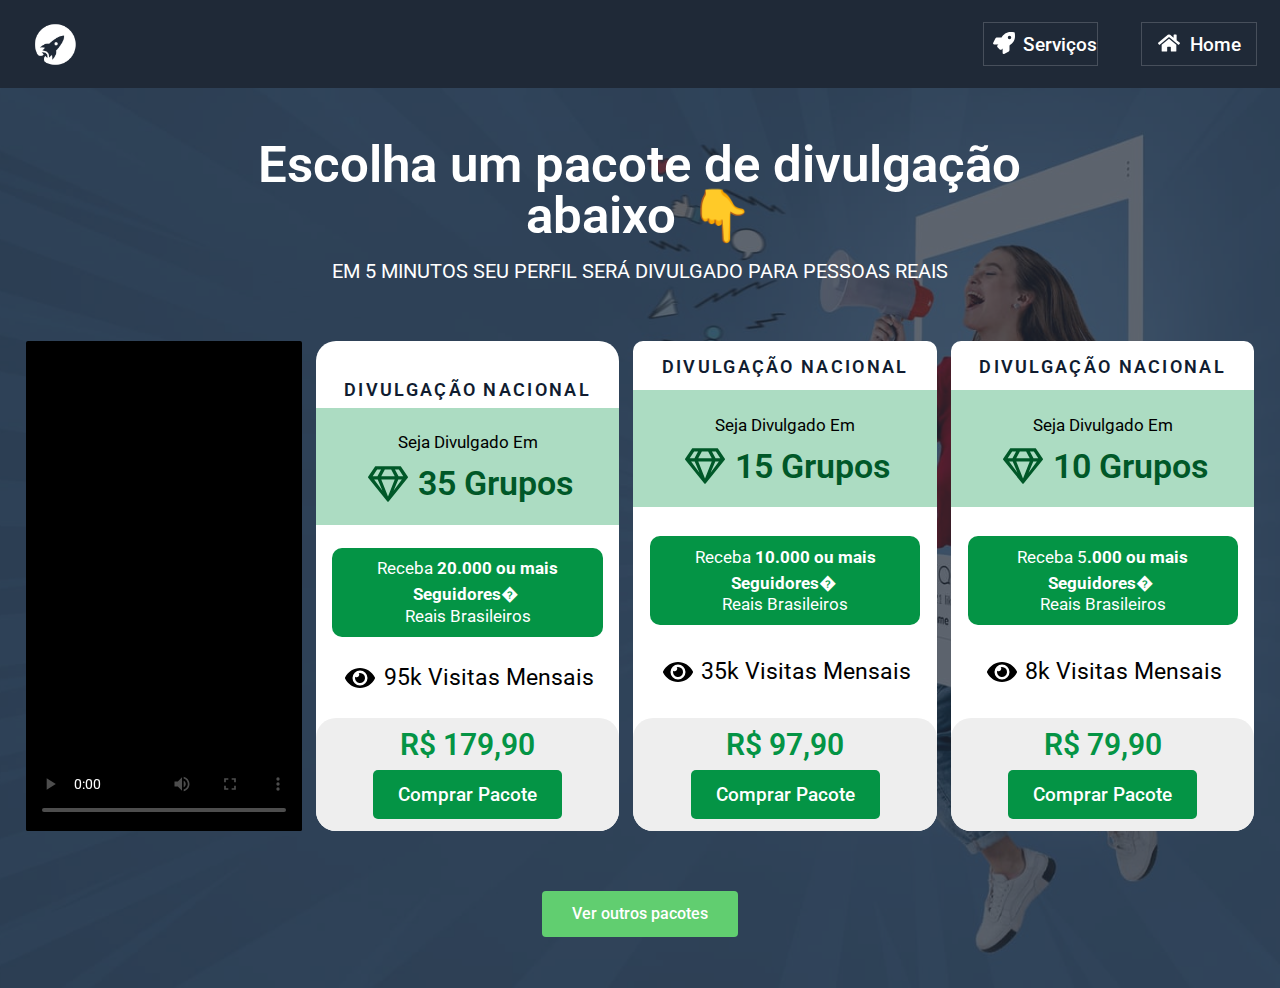
==== commit 8acf24c2: "Add files via upload" ====
--- a/index.html
+++ b/index.html
@@ -1,10 +1,10 @@
 <!DOCTYPE html><html lang="pt-BR"><head>
 	<meta charset="UTF-8">
 	<meta name="viewport" content="width=device-width, initial-scale=1.0, viewport-fit=cover">			<title>
-			Divulga No Brasil – Seja Divulgado Em todo Brasil		</title>
+			Serviços – Divulga No Brasil		</title>
 		<meta name="viewport" content="width=device-width, initial-scale=1">
 <meta name="robots" content="max-image-preview:large">
-<title>Divulga No Brasil – Seja Divulgado Em todo Brasil</title>
+<title>Serviços – Divulga No Brasil</title>
 <link rel="alternate" type="application/rss+xml" title="Feed para Divulga No Brasil »" href="https://divulganobrasil.com/feed/">
 <link rel="alternate" type="application/rss+xml" title="Feed de comentários para Divulga No Brasil »" href="https://divulganobrasil.com/comments/feed/">
 <script>
@@ -71,7 +71,7 @@
 <link rel="stylesheet" id="elementor-post-7-css" href="css/post-7.css" media="all">
 <link rel="stylesheet" id="elementor-pro-css" href="css/frontend-lite.min.css" media="all">
 <link rel="stylesheet" id="elementor-global-css" href="css/global.css" media="all">
-<link rel="stylesheet" id="elementor-post-9-css" href="css/post-9.css" media="all">
+<link rel="stylesheet" id="elementor-post-64-css" href="css/post-64.css" media="all">
 <link rel="stylesheet" id="elementor-post-49-css" href="css/post-49.css" media="all">
 <link rel="stylesheet" id="joinchat-css" href="css/joinchat.min.css" media="all">
 <style id="joinchat-inline-css">
@@ -80,12 +80,12 @@
 <link rel="stylesheet" id="google-fonts-1-css" href="https://fonts.googleapis.com/css?family=Roboto%3A100%2C100italic%2C200%2C200italic%2C300%2C300italic%2C400%2C400italic%2C500%2C500italic%2C600%2C600italic%2C700%2C700italic%2C800%2C800italic%2C900%2C900italic%7CRoboto+Slab%3A100%2C100italic%2C200%2C200italic%2C300%2C300italic%2C400%2C400italic%2C500%2C500italic%2C600%2C600italic%2C700%2C700italic%2C800%2C800italic%2C900%2C900italic&amp;display=swap&amp;ver=6.5.3" media="all">
 <link rel="preconnect" href="https://fonts.gstatic.com/" crossorigin=""><script src="js/utilities.js" id="nfd-wonder-blocks-utilities-js"></script>
 <script src="js/jquery.min.js" id="jquery-core-js"></script>
-<link rel="https://api.w.org/" href="https://divulganobrasil.com/wp-json/"><link rel="alternate" type="application/json" href="https://divulganobrasil.com/wp-json/wp/v2/pages/9"><link rel="EditURI" type="application/rsd+xml" title="RSD" href="https://divulganobrasil.com/xmlrpc.php?rsd">
+<link rel="https://api.w.org/" href="https://divulganobrasil.com/wp-json/"><link rel="alternate" type="application/json" href="https://divulganobrasil.com/wp-json/wp/v2/pages/64"><link rel="EditURI" type="application/rsd+xml" title="RSD" href="https://divulganobrasil.com/xmlrpc.php?rsd">
 <meta name="generator" content="WordPress 6.5.3">
-<link rel="canonical" href="https://divulganobrasil.com/">
-<link rel="shortlink" href="https://divulganobrasil.com/">
-<link rel="alternate" type="application/json+oembed" href="https://divulganobrasil.com/wp-json/oembed/1.0/embed?url=https%3A%2F%2Fdivulganobrasil.com%2F">
-<link rel="alternate" type="text/xml+oembed" href="https://divulganobrasil.com/wp-json/oembed/1.0/embed?url=https%3A%2F%2Fdivulganobrasil.com%2F&amp;format=xml">
+<link rel="canonical" href="https://divulganobrasil.com/servicos/">
+<link rel="shortlink" href="https://divulganobrasil.com/?p=64">
+<link rel="alternate" type="application/json+oembed" href="https://divulganobrasil.com/wp-json/oembed/1.0/embed?url=https%3A%2F%2Fdivulganobrasil.com%2Fservicos%2F">
+<link rel="alternate" type="text/xml+oembed" href="https://divulganobrasil.com/wp-json/oembed/1.0/embed?url=https%3A%2F%2Fdivulganobrasil.com%2Fservicos%2F&amp;format=xml">
         <style>
             #nfd-site-status {
 				align-items: center;
@@ -138,7 +138,7 @@
 @font-face{font-family:Cardo;font-style:normal;font-weight:700;font-display:fallback;src:url('fonts/cardo_normal_700.woff2') format('woff2');}
 </style>
 <script src="js/wp-emoji-release.min.js" defer=""></script></head>
-<body class="home page-template page-template-elementor_header_footer page page-id-9 wp-embed-responsive elementor-default elementor-template-full-width elementor-kit-7 elementor-page elementor-page-9">
+<body class="page-template page-template-elementor_header_footer page page-id-64 wp-embed-responsive elementor-default elementor-template-full-width elementor-kit-7 elementor-page elementor-page-64">
 		<div data-elementor-type="header" data-elementor-id="49" class="elementor elementor-49 elementor-location-header" data-elementor-post-type="elementor_library">
 					<div class="elementor-section-wrap">
 						<div class="elementor-element elementor-element-44ae23a e-flex e-con-boxed e-con e-parent" data-id="44ae23a" data-element_type="container" data-settings="{" background_background":"classic"}"="">
@@ -185,30 +185,270 @@
 				</div>
 							</div>
 				</div>
-				<div data-elementor-type="wp-page" data-elementor-id="9" class="elementor elementor-9" data-elementor-post-type="page">
-				<div class="elementor-element elementor-element-e25d4f1 e-con-full e-flex e-con e-parent" data-id="e25d4f1" data-element_type="container" data-settings="{" background_background":"classic"}"="">
-				<div class="elementor-element elementor-element-0b37ad1 elementor-widget__width-initial elementor-widget-tablet__width-initial elementor-widget elementor-widget-heading" data-id="0b37ad1" data-element_type="widget" data-widget_type="heading.default">
-				<div class="elementor-widget-container">
-			<h2 class="elementor-heading-title elementor-size-default">Divulgamos seu instagram 
-em 5 minutos de forma sigilosa!</h2>		</div>
-				</div>
-				<div class="elementor-element elementor-element-1f47e79 elementor-widget__width-initial elementor-widget-mobile__width-initial elementor-widget elementor-widget-heading" data-id="1f47e79" data-element_type="widget" data-widget_type="heading.default">
-				<div class="elementor-widget-container">
-			<h2 class="elementor-heading-title elementor-size-default">Receba milhares de novos seguidores reais e ativos agora mesmo e de brinde apareça com seu perfil no explorar e aumente seu engajamento, não precisa informar senha!</h2>		</div>
-				</div>
-				<div class="elementor-element elementor-element-ce2d5a1 elementor-tablet-align-center elementor-mobile-align-justify elementor-align-center elementor-widget elementor-widget-button" data-id="ce2d5a1" data-element_type="widget" data-widget_type="button.default">
+				<div data-elementor-type="wp-page" data-elementor-id="64" class="elementor elementor-64" data-elementor-post-type="page">
+				<div class="elementor-element elementor-element-76e0a45 e-flex e-con-boxed e-con e-parent" data-id="76e0a45" data-element_type="container" data-settings="{" background_background":"classic"}"="">
+					<div class="e-con-inner">
+				<div class="elementor-element elementor-element-a9c8cd6 elementor-widget__width-initial elementor-widget elementor-widget-heading" data-id="a9c8cd6" data-element_type="widget" data-widget_type="heading.default">
+				<div class="elementor-widget-container">
+			<h2 class="elementor-heading-title elementor-size-default">Escolha um pacote de divulgação abaixo 👇​</h2>		</div>
+				</div>
+				<div class="elementor-element elementor-element-425a253 elementor-widget__width-initial elementor-widget-mobile__width-initial elementor-widget elementor-widget-heading" data-id="425a253" data-element_type="widget" data-widget_type="heading.default">
+				<div class="elementor-widget-container">
+			<h2 class="elementor-heading-title elementor-size-default">EM 5 MINUTOS SEU PERFIL SERÁ DIVULGADO PARA PESSOAS REAIS</h2>		</div>
+				</div>
+				<div class="elementor-element elementor-element-2467168 elementor-tablet-align-center elementor-mobile-align-center elementor-align-center elementor-hidden-desktop elementor-hidden-tablet elementor-widget elementor-widget-button" data-id="2467168" data-element_type="widget" data-widget_type="button.default">
 				<div class="elementor-widget-container">
 					<div class="elementor-button-wrapper">
-			<a class="elementor-button elementor-button-link elementor-size-md elementor-animation-grow" href="https://divulganobrasil.com/servicos">
+			<a class="elementor-button elementor-button-link elementor-size-xs elementor-animation-grow" href="#pac">
 						<span class="elementor-button-content-wrapper">
 						<span class="elementor-button-icon elementor-align-icon-left">
-				<svg aria-hidden="true" class="e-font-icon-svg e-fas-link" viewBox="0 0 512 512" xmlns="http://www.w3.org/2000/svg"><path d="M326.612 185.391c59.747 59.809 58.927 155.698.36 214.59-.11.12-.24.25-.36.37l-67.2 67.2c-59.27 59.27-155.699 59.262-214.96 0-59.27-59.26-59.27-155.7 0-214.96l37.106-37.106c9.84-9.84 26.786-3.3 27.294 10.606.648 17.722 3.826 35.527 9.69 52.721 1.986 5.822.567 12.262-3.783 16.612l-13.087 13.087c-28.026 28.026-28.905 73.66-1.155 101.96 28.024 28.579 74.086 28.749 102.325.51l67.2-67.19c28.191-28.191 28.073-73.757 0-101.83-3.701-3.694-7.429-6.564-10.341-8.569a16.037 16.037 0 0 1-6.947-12.606c-.396-10.567 3.348-21.456 11.698-29.806l21.054-21.055c5.521-5.521 14.182-6.199 20.584-1.731a152.482 152.482 0 0 1 20.522 17.197zM467.547 44.449c-59.261-59.262-155.69-59.27-214.96 0l-67.2 67.2c-.12.12-.25.25-.36.37-58.566 58.892-59.387 154.781.36 214.59a152.454 152.454 0 0 0 20.521 17.196c6.402 4.468 15.064 3.789 20.584-1.731l21.054-21.055c8.35-8.35 12.094-19.239 11.698-29.806a16.037 16.037 0 0 0-6.947-12.606c-2.912-2.005-6.64-4.875-10.341-8.569-28.073-28.073-28.191-73.639 0-101.83l67.2-67.19c28.239-28.239 74.3-28.069 102.325.51 27.75 28.3 26.872 73.934-1.155 101.96l-13.087 13.087c-4.35 4.35-5.769 10.79-3.783 16.612 5.864 17.194 9.042 34.999 9.69 52.721.509 13.906 17.454 20.446 27.294 10.606l37.106-37.106c59.271-59.259 59.271-155.699.001-214.959z"></path></svg>			</span>
-									<span class="elementor-button-text">Quero crescer meu perfil</span>
+				<svg aria-hidden="true" class="e-font-icon-svg e-fas-angle-down" viewBox="0 0 320 512" xmlns="http://www.w3.org/2000/svg"><path d="M143 352.3L7 216.3c-9.4-9.4-9.4-24.6 0-33.9l22.6-22.6c9.4-9.4 24.6-9.4 33.9 0l96.4 96.4 96.4-96.4c9.4-9.4 24.6-9.4 33.9 0l22.6 22.6c9.4 9.4 9.4 24.6 0 33.9l-136 136c-9.2 9.4-24.4 9.4-33.8 0z"></path></svg>			</span>
+									<span class="elementor-button-text">Conhecer Pacotes</span>
 					</span>
 					</a>
 		</div>
 				</div>
 				</div>
+		<div class="elementor-element elementor-element-431b7ad e-flex e-con-boxed e-con e-child" data-id="431b7ad" data-element_type="container">
+					<div class="e-con-inner">
+		<div class="elementor-element elementor-element-d8a207b e-con-full e-flex e-con e-child" data-id="d8a207b" data-element_type="container">
+				<div class="elementor-element elementor-element-aaddc52 elementor-widget elementor-widget-video" data-id="aaddc52" data-element_type="widget" data-settings="{" video_type":"hosted","controls":"yes"}"="" data-widget_type="video.default">
+				<div class="elementor-widget-container">
+			<style>/*! elementor - v3.21.0 - 26-05-2024 */
+.elementor-widget-video .elementor-widget-container{overflow:hidden;transform:translateZ(0)}.elementor-widget-video .elementor-wrapper{aspect-ratio:var(--video-aspect-ratio)}.elementor-widget-video .elementor-wrapper iframe,.elementor-widget-video .elementor-wrapper video{height:100%;width:100%;display:flex;border:none;background-color:#000}@supports not (aspect-ratio:1/1){.elementor-widget-video .elementor-wrapper{position:relative;overflow:hidden;height:0;padding-bottom:calc(100% / var(--video-aspect-ratio))}.elementor-widget-video .elementor-wrapper iframe,.elementor-widget-video .elementor-wrapper video{position:absolute;top:0;right:0;bottom:0;left:0}}.elementor-widget-video .elementor-open-inline .elementor-custom-embed-image-overlay{position:absolute;top:0;right:0;bottom:0;left:0;background-size:cover;background-position:50%}.elementor-widget-video .elementor-custom-embed-image-overlay{cursor:pointer;text-align:center}.elementor-widget-video .elementor-custom-embed-image-overlay:hover .elementor-custom-embed-play i{opacity:1}.elementor-widget-video .elementor-custom-embed-image-overlay img{display:block;width:100%;aspect-ratio:var(--video-aspect-ratio);-o-object-fit:cover;object-fit:cover;-o-object-position:center center;object-position:center center}@supports not (aspect-ratio:1/1){.elementor-widget-video .elementor-custom-embed-image-overlay{position:relative;overflow:hidden;height:0;padding-bottom:calc(100% / var(--video-aspect-ratio))}.elementor-widget-video .elementor-custom-embed-image-overlay img{position:absolute;top:0;right:0;bottom:0;left:0}}.elementor-widget-video .e-hosted-video .elementor-video{-o-object-fit:cover;object-fit:cover}.e-con-inner>.elementor-widget-video,.e-con>.elementor-widget-video{width:var(--container-widget-width);--flex-grow:var(--container-widget-flex-grow)}</style>		<div class="e-hosted-video elementor-wrapper elementor-open-inline">
+					<video class="elementor-video" src="media/video.mp4" controls="" preload="metadata" controlslist="nodownload" poster="https://divulganobrasil.com/wp-content/uploads/2024/01/bg-1-scaled.jpg"></video>
+				</div>
+				</div>
+				</div>
+				</div>
+		<div class="elementor-element elementor-element-b95f13e e-con-full e-flex e-con e-child" data-id="b95f13e" data-element_type="container" data-settings="{" background_background":"classic"}"="">
+				<div class="elementor-element elementor-element-17e1af0 elementor-widget elementor-widget-menu-anchor" data-id="17e1af0" data-element_type="widget" data-widget_type="menu-anchor.default">
+				<div class="elementor-widget-container">
+			<style>/*! elementor - v3.21.0 - 26-05-2024 */
+body.elementor-page .elementor-widget-menu-anchor{margin-bottom:0}</style>		<div class="elementor-menu-anchor" id="pac"></div>
+				</div>
+				</div>
+		<div class="elementor-element elementor-element-a0b892d e-flex e-con-boxed e-con e-child" data-id="a0b892d" data-element_type="container" data-settings="{" background_background":"classic"}"="">
+					<div class="e-con-inner">
+				<div class="elementor-element elementor-element-5198783 elementor-widget elementor-widget-heading" data-id="5198783" data-element_type="widget" data-widget_type="heading.default">
+				<div class="elementor-widget-container">
+			<h2 class="elementor-heading-title elementor-size-default">Divulgação Nacional</h2>		</div>
+				</div>
+					</div>
+				</div>
+		<div class="elementor-element elementor-element-be614ab e-flex e-con-boxed e-con e-child" data-id="be614ab" data-element_type="container" data-settings="{" background_background":"classic"}"="">
+					<div class="e-con-inner">
+				<div class="elementor-element elementor-element-c336b4f elementor-widget elementor-widget-heading" data-id="c336b4f" data-element_type="widget" data-widget_type="heading.default">
+				<div class="elementor-widget-container">
+			<h2 class="elementor-heading-title elementor-size-default">Seja Divulgado Em</h2>		</div>
+				</div>
+				<div class="elementor-element elementor-element-95a7b04 elementor-align-center elementor-icon-list--layout-traditional elementor-list-item-link-full_width elementor-widget elementor-widget-icon-list" data-id="95a7b04" data-element_type="widget" data-widget_type="icon-list.default">
+				<div class="elementor-widget-container">
+			<link rel="stylesheet" href="css/widget-icon-list.min.css">		<ul class="elementor-icon-list-items">
+							<li class="elementor-icon-list-item">
+											<span class="elementor-icon-list-icon">
+							<svg aria-hidden="true" class="e-font-icon-svg e-far-gem" viewBox="0 0 576 512" xmlns="http://www.w3.org/2000/svg"><path d="M464 0H112c-4 0-7.8 2-10 5.4L2 152.6c-2.9 4.4-2.6 10.2.7 14.2l276 340.8c4.8 5.9 13.8 5.9 18.6 0l276-340.8c3.3-4.1 3.6-9.8.7-14.2L474.1 5.4C471.8 2 468.1 0 464 0zm-19.3 48l63.3 96h-68.4l-51.7-96h56.8zm-202.1 0h90.7l51.7 96H191l51.6-96zm-111.3 0h56.8l-51.7 96H68l63.3-96zm-43 144h51.4L208 352 88.3 192zm102.9 0h193.6L288 435.3 191.2 192zM368 352l68.2-160h51.4L368 352z"></path></svg>						</span>
+										<span class="elementor-icon-list-text">35 Grupos</span>
+									</li>
+						</ul>
+				</div>
+				</div>
+					</div>
+				</div>
+		<div class="elementor-element elementor-element-4c2147b e-con-full e-flex e-con e-child" data-id="4c2147b" data-element_type="container" data-settings="{" background_background":"classic"}"="">
+				<div class="elementor-element elementor-element-cb315af elementor-widget elementor-widget-text-editor" data-id="cb315af" data-element_type="widget" data-widget_type="text-editor.default">
+				<div class="elementor-widget-container">
+			<style>/*! elementor - v3.21.0 - 26-05-2024 */
+.elementor-widget-text-editor.elementor-drop-cap-view-stacked .elementor-drop-cap{background-color:#69727d;color:#fff}.elementor-widget-text-editor.elementor-drop-cap-view-framed .elementor-drop-cap{color:#69727d;border:3px solid;background-color:transparent}.elementor-widget-text-editor:not(.elementor-drop-cap-view-default) .elementor-drop-cap{margin-top:8px}.elementor-widget-text-editor:not(.elementor-drop-cap-view-default) .elementor-drop-cap-letter{width:1em;height:1em}.elementor-widget-text-editor .elementor-drop-cap{float:left;text-align:center;line-height:1;font-size:50px}.elementor-widget-text-editor .elementor-drop-cap-letter{display:inline-block}</style>				<p>Receba <strong>20.000 ou mais Seguidores�&nbsp;</strong></p>						</div>
+				</div>
+				<div class="elementor-element elementor-element-bc8c070 elementor-widget elementor-widget-text-editor" data-id="bc8c070" data-element_type="widget" data-widget_type="text-editor.default">
+				<div class="elementor-widget-container">
+							<p>Reais Brasileiros</p>						</div>
+				</div>
+				</div>
+				<div class="elementor-element elementor-element-11f2b2e elementor-align-center elementor-icon-list--layout-traditional elementor-list-item-link-full_width elementor-widget elementor-widget-icon-list" data-id="11f2b2e" data-element_type="widget" data-widget_type="icon-list.default">
+				<div class="elementor-widget-container">
+					<ul class="elementor-icon-list-items">
+							<li class="elementor-icon-list-item">
+											<span class="elementor-icon-list-icon">
+							<svg aria-hidden="true" class="e-font-icon-svg e-fas-eye" viewBox="0 0 576 512" xmlns="http://www.w3.org/2000/svg"><path d="M572.52 241.4C518.29 135.59 410.93 64 288 64S57.68 135.64 3.48 241.41a32.35 32.35 0 0 0 0 29.19C57.71 376.41 165.07 448 288 448s230.32-71.64 284.52-177.41a32.35 32.35 0 0 0 0-29.19zM288 400a144 144 0 1 1 144-144 143.93 143.93 0 0 1-144 144zm0-240a95.31 95.31 0 0 0-25.31 3.79 47.85 47.85 0 0 1-66.9 66.9A95.78 95.78 0 1 0 288 160z"></path></svg>						</span>
+										<span class="elementor-icon-list-text">95k Visitas Mensais</span>
+									</li>
+						</ul>
+				</div>
+				</div>
+		<div class="elementor-element elementor-element-2efe724 e-flex e-con-boxed e-con e-child" data-id="2efe724" data-element_type="container" data-settings="{" background_background":"classic"}"="">
+					<div class="e-con-inner">
+				<div class="elementor-element elementor-element-f1340f9 elementor-widget elementor-widget-heading" data-id="f1340f9" data-element_type="widget" data-widget_type="heading.default">
+				<div class="elementor-widget-container">
+			<h2 class="elementor-heading-title elementor-size-default">R$ 179,90</h2>		</div>
+				</div>
+				<div class="elementor-element elementor-element-4cd8a35 elementor-mobile-align-justify elementor-widget-mobile__width-initial elementor-align-center elementor-widget elementor-widget-button" data-id="4cd8a35" data-element_type="widget" data-widget_type="button.default">
+				<div class="elementor-widget-container">
+					<div class="elementor-button-wrapper">
+			<a class="elementor-button elementor-button-link elementor-size-sm" href="https://divulganobrasil.com/confirmacao-de-dados-30k/">
+						<span class="elementor-button-content-wrapper">
+									<span class="elementor-button-text">Comprar Pacote</span>
+					</span>
+					</a>
+		</div>
+				</div>
+				</div>
+					</div>
+				</div>
+				</div>
+		<div class="elementor-element elementor-element-0d3f006 e-con-full e-flex e-con e-child" data-id="0d3f006" data-element_type="container" data-settings="{" background_background":"classic"}"="">
+		<div class="elementor-element elementor-element-aa4ad5b e-flex e-con-boxed e-con e-child" data-id="aa4ad5b" data-element_type="container" data-settings="{" background_background":"classic"}"="">
+					<div class="e-con-inner">
+				<div class="elementor-element elementor-element-d1afece elementor-widget elementor-widget-heading" data-id="d1afece" data-element_type="widget" data-widget_type="heading.default">
+				<div class="elementor-widget-container">
+			<h2 class="elementor-heading-title elementor-size-default">Divulgação Nacional</h2>		</div>
+				</div>
+					</div>
+				</div>
+		<div class="elementor-element elementor-element-7bd7a40 e-flex e-con-boxed e-con e-child" data-id="7bd7a40" data-element_type="container" data-settings="{" background_background":"classic"}"="">
+					<div class="e-con-inner">
+				<div class="elementor-element elementor-element-f14710b elementor-widget elementor-widget-heading" data-id="f14710b" data-element_type="widget" data-widget_type="heading.default">
+				<div class="elementor-widget-container">
+			<h2 class="elementor-heading-title elementor-size-default">Seja Divulgado Em</h2>		</div>
+				</div>
+				<div class="elementor-element elementor-element-aa32f69 elementor-align-center elementor-icon-list--layout-traditional elementor-list-item-link-full_width elementor-widget elementor-widget-icon-list" data-id="aa32f69" data-element_type="widget" data-widget_type="icon-list.default">
+				<div class="elementor-widget-container">
+					<ul class="elementor-icon-list-items">
+							<li class="elementor-icon-list-item">
+											<span class="elementor-icon-list-icon">
+							<svg aria-hidden="true" class="e-font-icon-svg e-far-gem" viewBox="0 0 576 512" xmlns="http://www.w3.org/2000/svg"><path d="M464 0H112c-4 0-7.8 2-10 5.4L2 152.6c-2.9 4.4-2.6 10.2.7 14.2l276 340.8c4.8 5.9 13.8 5.9 18.6 0l276-340.8c3.3-4.1 3.6-9.8.7-14.2L474.1 5.4C471.8 2 468.1 0 464 0zm-19.3 48l63.3 96h-68.4l-51.7-96h56.8zm-202.1 0h90.7l51.7 96H191l51.6-96zm-111.3 0h56.8l-51.7 96H68l63.3-96zm-43 144h51.4L208 352 88.3 192zm102.9 0h193.6L288 435.3 191.2 192zM368 352l68.2-160h51.4L368 352z"></path></svg>						</span>
+										<span class="elementor-icon-list-text">15 Grupos</span>
+									</li>
+						</ul>
+				</div>
+				</div>
+					</div>
+				</div>
+		<div class="elementor-element elementor-element-e5d6078 e-con-full e-flex e-con e-child" data-id="e5d6078" data-element_type="container" data-settings="{" background_background":"classic"}"="">
+				<div class="elementor-element elementor-element-a8ef913 elementor-widget elementor-widget-text-editor" data-id="a8ef913" data-element_type="widget" data-widget_type="text-editor.default">
+				<div class="elementor-widget-container">
+							<p>Receba <strong>10.000 ou mais Seguidores�&nbsp;</strong></p>						</div>
+				</div>
+				<div class="elementor-element elementor-element-0c9c488 elementor-widget elementor-widget-text-editor" data-id="0c9c488" data-element_type="widget" data-widget_type="text-editor.default">
+				<div class="elementor-widget-container">
+							<p>Reais Brasileiros</p>						</div>
+				</div>
+				</div>
+				<div class="elementor-element elementor-element-bf94583 elementor-align-center elementor-icon-list--layout-traditional elementor-list-item-link-full_width elementor-widget elementor-widget-icon-list" data-id="bf94583" data-element_type="widget" data-widget_type="icon-list.default">
+				<div class="elementor-widget-container">
+					<ul class="elementor-icon-list-items">
+							<li class="elementor-icon-list-item">
+											<span class="elementor-icon-list-icon">
+							<svg aria-hidden="true" class="e-font-icon-svg e-fas-eye" viewBox="0 0 576 512" xmlns="http://www.w3.org/2000/svg"><path d="M572.52 241.4C518.29 135.59 410.93 64 288 64S57.68 135.64 3.48 241.41a32.35 32.35 0 0 0 0 29.19C57.71 376.41 165.07 448 288 448s230.32-71.64 284.52-177.41a32.35 32.35 0 0 0 0-29.19zM288 400a144 144 0 1 1 144-144 143.93 143.93 0 0 1-144 144zm0-240a95.31 95.31 0 0 0-25.31 3.79 47.85 47.85 0 0 1-66.9 66.9A95.78 95.78 0 1 0 288 160z"></path></svg>						</span>
+										<span class="elementor-icon-list-text">35k Visitas Mensais</span>
+									</li>
+						</ul>
+				</div>
+				</div>
+		<div class="elementor-element elementor-element-4496d66 e-flex e-con-boxed e-con e-child" data-id="4496d66" data-element_type="container" data-settings="{" background_background":"classic"}"="">
+					<div class="e-con-inner">
+				<div class="elementor-element elementor-element-ed5326c elementor-widget elementor-widget-heading" data-id="ed5326c" data-element_type="widget" data-widget_type="heading.default">
+				<div class="elementor-widget-container">
+			<h2 class="elementor-heading-title elementor-size-default">R$ 97,90</h2>		</div>
+				</div>
+				<div class="elementor-element elementor-element-d58c5cf elementor-mobile-align-justify elementor-widget-mobile__width-initial elementor-align-center elementor-widget elementor-widget-button" data-id="d58c5cf" data-element_type="widget" data-widget_type="button.default">
+				<div class="elementor-widget-container">
+					<div class="elementor-button-wrapper">
+			<a class="elementor-button elementor-button-link elementor-size-sm" href="https://divulganobrasil.com/confirmacao-de-dados-3-5k-seguidores">
+						<span class="elementor-button-content-wrapper">
+									<span class="elementor-button-text">Comprar Pacote</span>
+					</span>
+					</a>
+		</div>
+				</div>
+				</div>
+					</div>
+				</div>
+				</div>
+		<div class="elementor-element elementor-element-38666f3 e-con-full e-flex e-con e-child" data-id="38666f3" data-element_type="container" data-settings="{" background_background":"classic"}"="">
+		<div class="elementor-element elementor-element-88c05d5 e-flex e-con-boxed e-con e-child" data-id="88c05d5" data-element_type="container" data-settings="{" background_background":"classic"}"="">
+					<div class="e-con-inner">
+				<div class="elementor-element elementor-element-1b16735 elementor-widget elementor-widget-heading" data-id="1b16735" data-element_type="widget" data-widget_type="heading.default">
+				<div class="elementor-widget-container">
+			<h2 class="elementor-heading-title elementor-size-default">Divulgação Nacional</h2>		</div>
+				</div>
+					</div>
+				</div>
+		<div class="elementor-element elementor-element-73ac23c e-flex e-con-boxed e-con e-child" data-id="73ac23c" data-element_type="container" data-settings="{" background_background":"classic"}"="">
+					<div class="e-con-inner">
+				<div class="elementor-element elementor-element-40c6885 elementor-widget elementor-widget-heading" data-id="40c6885" data-element_type="widget" data-widget_type="heading.default">
+				<div class="elementor-widget-container">
+			<h2 class="elementor-heading-title elementor-size-default">Seja Divulgado Em</h2>		</div>
+				</div>
+				<div class="elementor-element elementor-element-8d28d75 elementor-align-center elementor-icon-list--layout-traditional elementor-list-item-link-full_width elementor-widget elementor-widget-icon-list" data-id="8d28d75" data-element_type="widget" data-widget_type="icon-list.default">
+				<div class="elementor-widget-container">
+					<ul class="elementor-icon-list-items">
+							<li class="elementor-icon-list-item">
+											<span class="elementor-icon-list-icon">
+							<svg aria-hidden="true" class="e-font-icon-svg e-far-gem" viewBox="0 0 576 512" xmlns="http://www.w3.org/2000/svg"><path d="M464 0H112c-4 0-7.8 2-10 5.4L2 152.6c-2.9 4.4-2.6 10.2.7 14.2l276 340.8c4.8 5.9 13.8 5.9 18.6 0l276-340.8c3.3-4.1 3.6-9.8.7-14.2L474.1 5.4C471.8 2 468.1 0 464 0zm-19.3 48l63.3 96h-68.4l-51.7-96h56.8zm-202.1 0h90.7l51.7 96H191l51.6-96zm-111.3 0h56.8l-51.7 96H68l63.3-96zm-43 144h51.4L208 352 88.3 192zm102.9 0h193.6L288 435.3 191.2 192zM368 352l68.2-160h51.4L368 352z"></path></svg>						</span>
+										<span class="elementor-icon-list-text">10 Grupos</span>
+									</li>
+						</ul>
+				</div>
+				</div>
+					</div>
+				</div>
+		<div class="elementor-element elementor-element-bb1a936 e-con-full e-flex e-con e-child" data-id="bb1a936" data-element_type="container" data-settings="{" background_background":"classic"}"="">
+				<div class="elementor-element elementor-element-11507bd elementor-widget elementor-widget-text-editor" data-id="11507bd" data-element_type="widget" data-widget_type="text-editor.default">
+				<div class="elementor-widget-container">
+							<p>Receba 5<strong>.000 ou mais Seguidores�&nbsp;</strong></p>						</div>
+				</div>
+				<div class="elementor-element elementor-element-b4eb8c3 elementor-widget elementor-widget-text-editor" data-id="b4eb8c3" data-element_type="widget" data-widget_type="text-editor.default">
+				<div class="elementor-widget-container">
+							<p>Reais Brasileiros</p>						</div>
+				</div>
+				</div>
+				<div class="elementor-element elementor-element-f31ab56 elementor-align-center elementor-icon-list--layout-traditional elementor-list-item-link-full_width elementor-widget elementor-widget-icon-list" data-id="f31ab56" data-element_type="widget" data-widget_type="icon-list.default">
+				<div class="elementor-widget-container">
+					<ul class="elementor-icon-list-items">
+							<li class="elementor-icon-list-item">
+											<span class="elementor-icon-list-icon">
+							<svg aria-hidden="true" class="e-font-icon-svg e-fas-eye" viewBox="0 0 576 512" xmlns="http://www.w3.org/2000/svg"><path d="M572.52 241.4C518.29 135.59 410.93 64 288 64S57.68 135.64 3.48 241.41a32.35 32.35 0 0 0 0 29.19C57.71 376.41 165.07 448 288 448s230.32-71.64 284.52-177.41a32.35 32.35 0 0 0 0-29.19zM288 400a144 144 0 1 1 144-144 143.93 143.93 0 0 1-144 144zm0-240a95.31 95.31 0 0 0-25.31 3.79 47.85 47.85 0 0 1-66.9 66.9A95.78 95.78 0 1 0 288 160z"></path></svg>						</span>
+										<span class="elementor-icon-list-text">8k Visitas Mensais</span>
+									</li>
+						</ul>
+				</div>
+				</div>
+		<div class="elementor-element elementor-element-031dbf4 e-flex e-con-boxed e-con e-child" data-id="031dbf4" data-element_type="container" data-settings="{" background_background":"classic"}"="">
+					<div class="e-con-inner">
+				<div class="elementor-element elementor-element-cb8b433 elementor-widget elementor-widget-heading" data-id="cb8b433" data-element_type="widget" data-widget_type="heading.default">
+				<div class="elementor-widget-container">
+			<h2 class="elementor-heading-title elementor-size-default">R$ 79,90</h2>		</div>
+				</div>
+				<div class="elementor-element elementor-element-cfe57c0 elementor-mobile-align-justify elementor-widget-mobile__width-initial elementor-align-center elementor-widget elementor-widget-button" data-id="cfe57c0" data-element_type="widget" data-widget_type="button.default">
+				<div class="elementor-widget-container">
+					<div class="elementor-button-wrapper">
+			<a class="elementor-button elementor-button-link elementor-size-sm" href="https://divulganobrasil.com/confirmacao-de-dados-1-5k-seguidores">
+						<span class="elementor-button-content-wrapper">
+									<span class="elementor-button-text">Comprar Pacote</span>
+					</span>
+					</a>
+		</div>
+				</div>
+				</div>
+					</div>
+				</div>
+				</div>
+					</div>
+				</div>
+				<div class="elementor-element elementor-element-a9792a9 elementor-align-center elementor-widget elementor-widget-button" data-id="a9792a9" data-element_type="widget" data-widget_type="button.default">
+				<div class="elementor-widget-container">
+					<div class="elementor-button-wrapper">
+			<a class="elementor-button elementor-button-link elementor-size-md" href="https://smmrapido.com">
+						<span class="elementor-button-content-wrapper">
+									<span class="elementor-button-text">Ver outros pacotes</span>
+					</span>
+					</a>
+		</div>
+				</div>
+				</div>
+					</div>
 				</div>
 				</div>
 		
@@ -224,7 +464,7 @@
 										</div>
 			<div class="joinchat__box">
 			<div class="joinchat__header">
-									<a class="joinchat__powered" href="https://join.chat/en/powered/?site=Divulga%20No%20Brasil&amp;url=https%3A%2F%2Fdivulganobrasil.com" rel="nofollow noopener" target="_blank">
+									<a class="joinchat__powered" href="https://join.chat/en/powered/?site=Divulga%20No%20Brasil&amp;url=https%3A%2F%2Fdivulganobrasil.com%2Fservicos" rel="nofollow noopener" target="_blank">
 						Powered by <svg width="81" height="18" viewBox="0 0 1424 318"><title>Joinchat</title><path d="m171 7 6 2 3 3v5l-1 8a947 947 0 0 0-2 56v53l1 24v31c0 22-6 43-18 63-11 19-27 35-48 48s-44 18-69 18c-14 0-24-3-32-8-7-6-11-13-11-23a26 26 0 0 1 26-27c7 0 13 2 19 6l12 12 1 1a97 97 0 0 0 10 13c4 4 7 6 10 6 4 0 7-2 10-6l6-23v-1c2-12 3-28 3-48V76l-1-3-3-1h-1l-11-2c-2-1-3-3-3-7s1-6 3-7a434 434 0 0 0 90-49zm1205 43c4 0 6 1 6 3l3 36a1888 1888 0 0 0 34 0h1l3 2 1 8-1 8-3 1h-35v62c0 14 2 23 5 28 3 6 9 8 16 8l5-1 3-1c2 0 3 1 5 3s3 4 2 6c-4 10-11 19-22 27-10 8-22 12-36 12-16 0-28-5-37-15l-8-13v1h-1c-17 17-33 26-47 26-18 0-31-13-39-39-5 12-12 22-21 29s-19 10-31 10c-11 0-21-4-29-13-7-8-11-18-11-30 0-10 2-17 5-23s9-11 17-15c13-7 35-14 67-21h1v-11c0-11-2-19-5-26-4-6-8-9-14-9-3 0-5 1-5 4v1l-2 15c-2 11-6 19-11 24-6 6-14 8-23 8-5 0-9-1-13-4-3-3-5-8-5-13 0-11 9-22 26-33s38-17 60-17c41 0 62 15 62 46v58l1 11 2 8 2 3h4l5-3 1-1-1-13v-88l-3-2-12-1c-1 0-2-3-2-7s1-6 2-6c16-4 29-9 40-15 10-6 20-15 31-25 1-2 4-3 7-3zM290 88c28 0 50 7 67 22 17 14 25 34 25 58 0 26-9 46-27 61s-42 22-71 22c-28 0-50-7-67-22a73 73 0 0 1-25-58c0-26 9-46 27-61s42-22 71-22zm588 0c19 0 34 4 45 12 11 9 17 18 17 29 0 6-3 11-7 15s-10 6-17 6c-13 0-24-8-33-25-5-11-10-18-13-21s-6-5-9-5c-8 0-11 6-11 17a128 128 0 0 0 32 81c8 8 16 12 25 12 8 0 16-3 24-10 1-1 3 0 6 2 2 2 3 3 3 5-5 12-15 23-29 32s-30 13-48 13c-24 0-43-7-58-22a78 78 0 0 1-22-58c0-25 9-45 27-60s41-23 68-23zm-402-3 5 2 3 3-1 10a785 785 0 0 0-2 53v76c1 3 2 4 4 4l11 3 11-3c3 0 4-1 4-4v-82l-1-2-3-2-11-1-2-6c0-4 1-6 2-6a364 364 0 0 0 77-44l5 2 3 3v12a393 393 0 0 0-1 21c5-10 12-18 22-25 9-8 21-11 34-11 16 0 29 5 38 14 10 9 14 22 14 39v88c0 3 2 4 4 4l11 3c1 0 2 2 2 6 0 5-1 7-2 7h-1a932 932 0 0 1-49-2 462 462 0 0 0-48 2c-2 0-3-2-3-7 0-3 1-6 3-6l8-3 3-1 1-3v-62c0-14-2-24-6-29-4-6-12-9-22-9l-7 1v99l1 3 3 1 8 3h1l2 6c0 5-1 7-3 7a783 783 0 0 1-47-2 512 512 0 0 0-51 2h-1a895 895 0 0 1-49-2 500 500 0 0 0-50 2c-1 0-2-2-2-7 0-4 1-6 2-6l11-3c2 0 3-1 4-4v-82l-1-3-3-1-11-2c-1 0-2-2-2-6l2-6a380 380 0 0 0 80-44zm539-75 5 2 3 3-1 9a758 758 0 0 0-2 55v42h1c5-9 12-16 21-22 9-7 20-10 32-10 16 0 29 5 38 14 10 9 14 22 14 39v88c0 2 2 3 4 4l11 2c1 0 2 2 2 7 0 4-1 6-2 6h-1a937 937 0 0 1-49-2 466 466 0 0 0-48 2c-2 0-3-2-3-6s1-7 3-7l8-2 3-2 1-3v-61c0-14-2-24-6-29-4-6-12-9-22-9l-7 1v99l1 2 3 2 8 2h1c1 1 2 3 2 7s-1 6-3 6a788 788 0 0 1-47-2 517 517 0 0 0-51 2c-1 0-2-2-2-6 0-5 1-7 2-7l11-2c3-1 4-2 4-5V71l-1-3-3-1-11-2c-1 0-2-2-2-6l2-6a387 387 0 0 0 81-43zm-743 90c-8 0-12 7-12 20a266 266 0 0 0 33 116c3 3 6 4 9 4 8 0 12-6 12-20 0-17-4-38-11-65-8-27-15-44-22-50-3-4-6-5-9-5zm939 65c-6 0-9 4-9 13 0 8 2 16 7 22 5 7 10 10 15 10l6-2v-22c0-6-2-11-7-15-4-4-8-6-12-6zM451 0c10 0 18 3 25 10s10 16 10 26a35 35 0 0 1-35 36c-11 0-19-4-26-10-7-7-10-16-10-26s3-19 10-26 15-10 26-10zm297 249c9 0 16-3 22-8 6-6 9-12 9-20s-3-15-9-21-13-8-22-8-16 3-22 8-9 12-9 21 3 14 9 20 13 8 22 8z"></path></svg>
 					</a>
 								<div class="joinchat__close" title="Fechar"></div>
@@ -293,15 +533,15 @@
 wp.i18n.setLocaleData( { 'text direction\u0004ltr': [ 'ltr' ] } );
 </script>
 <script id="elementor-pro-frontend-js-before">
-var ElementorProFrontendConfig = {"ajaxurl":"https:\/\/divulganobrasil.com\/wp-admin\/admin-ajax.php","nonce":"59ea9ed5b8","urls":{"assets":"https:\/\/divulganobrasil.com\/wp-content\/plugins\/elementor-pro\/assets\/","rest":"https:\/\/divulganobrasil.com\/wp-json\/"},"shareButtonsNetworks":{"facebook":{"title":"Facebook","has_counter":true},"twitter":{"title":"Twitter"},"linkedin":{"title":"LinkedIn","has_counter":true},"pinterest":{"title":"Pinterest","has_counter":true},"reddit":{"title":"Reddit","has_counter":true},"vk":{"title":"VK","has_counter":true},"odnoklassniki":{"title":"OK","has_counter":true},"tumblr":{"title":"Tumblr"},"digg":{"title":"Digg"},"skype":{"title":"Skype"},"stumbleupon":{"title":"StumbleUpon","has_counter":true},"mix":{"title":"Mix"},"telegram":{"title":"Telegram"},"pocket":{"title":"Pocket","has_counter":true},"xing":{"title":"XING","has_counter":true},"whatsapp":{"title":"WhatsApp"},"email":{"title":"Email"},"print":{"title":"Print"}},"facebook_sdk":{"lang":"pt_BR","app_id":""},"lottie":{"defaultAnimationUrl":"https:\/\/divulganobrasil.com\/wp-content\/plugins\/elementor-pro\/modules\/lottie\/assets\/animations\/default.json"}};
+var ElementorProFrontendConfig = {"ajaxurl":"https:\/\/divulganobrasil.com\/wp-admin\/admin-ajax.php","nonce":"d40b193b35","urls":{"assets":"https:\/\/divulganobrasil.com\/wp-content\/plugins\/elementor-pro\/assets\/","rest":"https:\/\/divulganobrasil.com\/wp-json\/"},"shareButtonsNetworks":{"facebook":{"title":"Facebook","has_counter":true},"twitter":{"title":"Twitter"},"linkedin":{"title":"LinkedIn","has_counter":true},"pinterest":{"title":"Pinterest","has_counter":true},"reddit":{"title":"Reddit","has_counter":true},"vk":{"title":"VK","has_counter":true},"odnoklassniki":{"title":"OK","has_counter":true},"tumblr":{"title":"Tumblr"},"digg":{"title":"Digg"},"skype":{"title":"Skype"},"stumbleupon":{"title":"StumbleUpon","has_counter":true},"mix":{"title":"Mix"},"telegram":{"title":"Telegram"},"pocket":{"title":"Pocket","has_counter":true},"xing":{"title":"XING","has_counter":true},"whatsapp":{"title":"WhatsApp"},"email":{"title":"Email"},"print":{"title":"Print"}},"facebook_sdk":{"lang":"pt_BR","app_id":""},"lottie":{"defaultAnimationUrl":"https:\/\/divulganobrasil.com\/wp-content\/plugins\/elementor-pro\/modules\/lottie\/assets\/animations\/default.json"}};
 </script>
-<script src="js/frontend.min.js" id="elementor-pro-frontend-js"></script>
+<script src="js/frontend.min_1.js" id="elementor-pro-frontend-js"></script>
 <script src="js/waypoints.min.js" id="elementor-waypoints-js"></script>
 <script src="js/core.min.js" id="jquery-ui-core-js"></script>
 <script id="elementor-frontend-js-before">
-var elementorFrontendConfig = {"environmentMode":{"edit":false,"wpPreview":false,"isScriptDebug":false},"i18n":{"shareOnFacebook":"Compartilhar no Facebook","shareOnTwitter":"Compartilhar no Twitter","pinIt":"Fixar","download":"Baixar","downloadImage":"Baixar imagem","fullscreen":"Tela cheia","zoom":"Zoom","share":"Compartilhar","playVideo":"Reproduzir v\u00eddeo","previous":"Anterior","next":"Pr\u00f3ximo","close":"Fechar","a11yCarouselWrapperAriaLabel":"Carrossel | Rolagem horizontal: Setas para esquerda e direita","a11yCarouselPrevSlideMessage":"Slide anterior","a11yCarouselNextSlideMessage":"Pr\u00f3ximo slide","a11yCarouselFirstSlideMessage":"Este \u00e9 o primeiro slide","a11yCarouselLastSlideMessage":"Este \u00e9 o \u00faltimo slide","a11yCarouselPaginationBulletMessage":"Ir para o slide"},"is_rtl":false,"breakpoints":{"xs":0,"sm":480,"md":768,"lg":1025,"xl":1440,"xxl":1600},"responsive":{"breakpoints":{"mobile":{"label":"Dispositivos m\u00f3veis no modo retrato","value":767,"default_value":767,"direction":"max","is_enabled":true},"mobile_extra":{"label":"Dispositivos m\u00f3veis no modo paisagem","value":880,"default_value":880,"direction":"max","is_enabled":false},"tablet":{"label":"Tablet no modo retrato","value":1024,"default_value":1024,"direction":"max","is_enabled":true},"tablet_extra":{"label":"Tablet no modo paisagem","value":1200,"default_value":1200,"direction":"max","is_enabled":false},"laptop":{"label":"Notebook","value":1366,"default_value":1366,"direction":"max","is_enabled":false},"widescreen":{"label":"Tela ampla (widescreen)","value":2400,"default_value":2400,"direction":"min","is_enabled":false}}},"version":"3.21.8","is_static":false,"experimentalFeatures":{"e_optimized_assets_loading":true,"e_optimized_css_loading":true,"e_font_icon_svg":true,"additional_custom_breakpoints":true,"container":true,"e_swiper_latest":true,"container_grid":true,"theme_builder_v2":true,"home_screen":true,"ai-layout":true,"landing-pages":true,"page-transitions":true,"notes":true,"form-submissions":true,"e_scroll_snap":true},"urls":{"assets":"https:\/\/divulganobrasil.com\/wp-content\/plugins\/elementor\/assets\/"},"swiperClass":"swiper","settings":{"page":[],"editorPreferences":[]},"kit":{"active_breakpoints":["viewport_mobile","viewport_tablet"],"global_image_lightbox":"yes","lightbox_enable_counter":"yes","lightbox_enable_fullscreen":"yes","lightbox_enable_zoom":"yes","lightbox_enable_share":"yes","lightbox_title_src":"title","lightbox_description_src":"description"},"post":{"id":9,"title":"Divulga%20No%20Brasil%20%E2%80%93%20Seja%20Divulgado%20Em%20todo%20Brasil","excerpt":"","featuredImage":false}};
+var elementorFrontendConfig = {"environmentMode":{"edit":false,"wpPreview":false,"isScriptDebug":false},"i18n":{"shareOnFacebook":"Compartilhar no Facebook","shareOnTwitter":"Compartilhar no Twitter","pinIt":"Fixar","download":"Baixar","downloadImage":"Baixar imagem","fullscreen":"Tela cheia","zoom":"Zoom","share":"Compartilhar","playVideo":"Reproduzir v\u00eddeo","previous":"Anterior","next":"Pr\u00f3ximo","close":"Fechar","a11yCarouselWrapperAriaLabel":"Carrossel | Rolagem horizontal: Setas para esquerda e direita","a11yCarouselPrevSlideMessage":"Slide anterior","a11yCarouselNextSlideMessage":"Pr\u00f3ximo slide","a11yCarouselFirstSlideMessage":"Este \u00e9 o primeiro slide","a11yCarouselLastSlideMessage":"Este \u00e9 o \u00faltimo slide","a11yCarouselPaginationBulletMessage":"Ir para o slide"},"is_rtl":false,"breakpoints":{"xs":0,"sm":480,"md":768,"lg":1025,"xl":1440,"xxl":1600},"responsive":{"breakpoints":{"mobile":{"label":"Dispositivos m\u00f3veis no modo retrato","value":767,"default_value":767,"direction":"max","is_enabled":true},"mobile_extra":{"label":"Dispositivos m\u00f3veis no modo paisagem","value":880,"default_value":880,"direction":"max","is_enabled":false},"tablet":{"label":"Tablet no modo retrato","value":1024,"default_value":1024,"direction":"max","is_enabled":true},"tablet_extra":{"label":"Tablet no modo paisagem","value":1200,"default_value":1200,"direction":"max","is_enabled":false},"laptop":{"label":"Notebook","value":1366,"default_value":1366,"direction":"max","is_enabled":false},"widescreen":{"label":"Tela ampla (widescreen)","value":2400,"default_value":2400,"direction":"min","is_enabled":false}}},"version":"3.21.8","is_static":false,"experimentalFeatures":{"e_optimized_assets_loading":true,"e_optimized_css_loading":true,"e_font_icon_svg":true,"additional_custom_breakpoints":true,"container":true,"e_swiper_latest":true,"container_grid":true,"theme_builder_v2":true,"home_screen":true,"ai-layout":true,"landing-pages":true,"page-transitions":true,"notes":true,"form-submissions":true,"e_scroll_snap":true},"urls":{"assets":"https:\/\/divulganobrasil.com\/wp-content\/plugins\/elementor\/assets\/"},"swiperClass":"swiper","settings":{"page":[],"editorPreferences":[]},"kit":{"active_breakpoints":["viewport_mobile","viewport_tablet"],"global_image_lightbox":"yes","lightbox_enable_counter":"yes","lightbox_enable_fullscreen":"yes","lightbox_enable_zoom":"yes","lightbox_enable_share":"yes","lightbox_title_src":"title","lightbox_description_src":"description"},"post":{"id":64,"title":"Servi%C3%A7os%20%E2%80%93%20Divulga%20No%20Brasil","excerpt":"","featuredImage":false}};
 </script>
-<script src="js/frontend.min_1.js" id="elementor-frontend-js"></script>
+<script src="js/frontend.min.js" id="elementor-frontend-js"></script>
 <script src="js/elements-handlers.min.js" id="pro-elements-handlers-js"></script>
 
 
--- a/css/post-64.css
+++ b/css/post-64.css
@@ -0,0 +1 @@
+.elementor-64 .elementor-element.elementor-element-76e0a45{--display:flex;--min-height:100vh;--flex-direction:column;--container-widget-width:100%;--container-widget-height:initial;--container-widget-flex-grow:0;--container-widget-align-self:initial;--justify-content:center;--background-transition:0.3s;--overlay-opacity:0.71;}.elementor-64 .elementor-element.elementor-element-76e0a45:not(.elementor-motion-effects-element-type-background), .elementor-64 .elementor-element.elementor-element-76e0a45 > .elementor-motion-effects-container > .elementor-motion-effects-layer{background-image:url("../images/bg-2.jpg");background-position:center center;background-repeat:no-repeat;background-size:cover;}.elementor-64 .elementor-element.elementor-element-76e0a45::before, .elementor-64 .elementor-element.elementor-element-76e0a45 > .elementor-background-video-container::before, .elementor-64 .elementor-element.elementor-element-76e0a45 > .e-con-inner > .elementor-background-video-container::before, .elementor-64 .elementor-element.elementor-element-76e0a45 > .elementor-background-slideshow::before, .elementor-64 .elementor-element.elementor-element-76e0a45 > .e-con-inner > .elementor-background-slideshow::before, .elementor-64 .elementor-element.elementor-element-76e0a45 > .elementor-motion-effects-container > .elementor-motion-effects-layer::before{--background-overlay:'';background-color:#1F2937;}.elementor-64 .elementor-element.elementor-element-76e0a45, .elementor-64 .elementor-element.elementor-element-76e0a45::before{--border-transition:0.3s;}.elementor-64 .elementor-element.elementor-element-a9c8cd6{text-align:center;width:var( --container-widget-width, 69% );max-width:69%;--container-widget-width:69%;--container-widget-flex-grow:0;}.elementor-64 .elementor-element.elementor-element-a9c8cd6 .elementor-heading-title{color:#FFFFFF;font-family:"Roboto", Sans-serif;font-size:51px;font-weight:600;}.elementor-64 .elementor-element.elementor-element-a9c8cd6.elementor-element{--align-self:center;--flex-grow:0;--flex-shrink:0;}.elementor-64 .elementor-element.elementor-element-425a253{text-align:center;width:var( --container-widget-width, 69% );max-width:69%;--container-widget-width:69%;--container-widget-flex-grow:0;}.elementor-64 .elementor-element.elementor-element-425a253 .elementor-heading-title{color:#FFFFFF;font-family:"Roboto", Sans-serif;font-size:20px;font-weight:400;}.elementor-64 .elementor-element.elementor-element-425a253.elementor-element{--align-self:center;--flex-grow:0;--flex-shrink:0;}.elementor-64 .elementor-element.elementor-element-2467168 .elementor-button .elementor-align-icon-right{margin-left:11px;}.elementor-64 .elementor-element.elementor-element-2467168 .elementor-button .elementor-align-icon-left{margin-right:11px;}.elementor-64 .elementor-element.elementor-element-2467168 .elementor-button{font-family:"Roboto", Sans-serif;font-size:23px;font-weight:700;fill:#1F2937;color:#1F2937;background-color:#FFFFFF;border-radius:5px 5px 5px 5px;}.elementor-64 .elementor-element.elementor-element-431b7ad{--display:flex;--min-height:0px;--flex-direction:row;--container-widget-width:initial;--container-widget-height:100%;--container-widget-flex-grow:1;--container-widget-align-self:stretch;--justify-content:center;--gap:14px 14px;--background-transition:0.3s;--padding-top:40px;--padding-bottom:40px;--padding-left:40px;--padding-right:40px;}.elementor-64 .elementor-element.elementor-element-431b7ad.e-con{--align-self:center;}.elementor-64 .elementor-element.elementor-element-d8a207b{--display:flex;--background-transition:0.3s;--padding-top:0px;--padding-bottom:0px;--padding-left:0px;--padding-right:0px;}.elementor-64 .elementor-element.elementor-element-d8a207b.e-con{--flex-grow:0;--flex-shrink:0;}.elementor-64 .elementor-element.elementor-element-aaddc52 .elementor-wrapper{--video-aspect-ratio:0.5625;}.elementor-64 .elementor-element.elementor-element-aaddc52 > .elementor-widget-container{border-radius:2px 2px 2px 2px;}.elementor-64 .elementor-element.elementor-element-b95f13e{--display:flex;--min-height:0px;--flex-direction:column;--container-widget-width:calc( ( 1 - var( --container-widget-flex-grow ) ) * 100% );--container-widget-height:initial;--container-widget-flex-grow:0;--container-widget-align-self:initial;--justify-content:space-between;--align-items:center;--gap:0px 0px;--background-transition:0.3s;--border-radius:20px 20px 20px 20px;--padding-top:0px;--padding-bottom:0px;--padding-left:0px;--padding-right:0px;}.elementor-64 .elementor-element.elementor-element-b95f13e:not(.elementor-motion-effects-element-type-background), .elementor-64 .elementor-element.elementor-element-b95f13e > .elementor-motion-effects-container > .elementor-motion-effects-layer{background-color:#FFFFFF;}.elementor-64 .elementor-element.elementor-element-b95f13e, .elementor-64 .elementor-element.elementor-element-b95f13e::before{--border-transition:0.3s;}.elementor-64 .elementor-element.elementor-element-b95f13e.e-con{--flex-grow:0;--flex-shrink:0;}.elementor-64 .elementor-element.elementor-element-a0b892d{--display:flex;--min-height:52px;--flex-direction:row;--container-widget-width:calc( ( 1 - var( --container-widget-flex-grow ) ) * 100% );--container-widget-height:100%;--container-widget-flex-grow:1;--container-widget-align-self:stretch;--justify-content:center;--align-items:center;--background-transition:0.3s;--border-radius:10px 10px 10px 10px;--margin-top:0px;--margin-bottom:-31px;--margin-left:0px;--margin-right:0px;}.elementor-64 .elementor-element.elementor-element-a0b892d:not(.elementor-motion-effects-element-type-background), .elementor-64 .elementor-element.elementor-element-a0b892d > .elementor-motion-effects-container > .elementor-motion-effects-layer{background-color:#FFFFFF;}.elementor-64 .elementor-element.elementor-element-a0b892d, .elementor-64 .elementor-element.elementor-element-a0b892d::before{--border-transition:0.3s;}.elementor-64 .elementor-element.elementor-element-5198783{text-align:left;}.elementor-64 .elementor-element.elementor-element-5198783 .elementor-heading-title{color:#101c30;font-family:"Roboto", Sans-serif;font-size:18px;font-weight:600;text-transform:uppercase;letter-spacing:2.3px;}.elementor-64 .elementor-element.elementor-element-be614ab{--display:flex;--min-height:117px;--justify-content:center;--gap:16px 16px;--background-transition:0.3s;}.elementor-64 .elementor-element.elementor-element-be614ab:not(.elementor-motion-effects-element-type-background), .elementor-64 .elementor-element.elementor-element-be614ab > .elementor-motion-effects-container > .elementor-motion-effects-layer{background-color:#04944554;}.elementor-64 .elementor-element.elementor-element-be614ab, .elementor-64 .elementor-element.elementor-element-be614ab::before{--border-transition:0.3s;}.elementor-64 .elementor-element.elementor-element-c336b4f{text-align:center;}.elementor-64 .elementor-element.elementor-element-c336b4f .elementor-heading-title{color:#000000;font-family:"Roboto", Sans-serif;font-size:17px;font-weight:400;}.elementor-64 .elementor-element.elementor-element-95a7b04 .elementor-icon-list-items:not(.elementor-inline-items) .elementor-icon-list-item:not(:last-child){padding-bottom:calc(7px/2);}.elementor-64 .elementor-element.elementor-element-95a7b04 .elementor-icon-list-items:not(.elementor-inline-items) .elementor-icon-list-item:not(:first-child){margin-top:calc(7px/2);}.elementor-64 .elementor-element.elementor-element-95a7b04 .elementor-icon-list-items.elementor-inline-items .elementor-icon-list-item{margin-right:calc(7px/2);margin-left:calc(7px/2);}.elementor-64 .elementor-element.elementor-element-95a7b04 .elementor-icon-list-items.elementor-inline-items{margin-right:calc(-7px/2);margin-left:calc(-7px/2);}body.rtl .elementor-64 .elementor-element.elementor-element-95a7b04 .elementor-icon-list-items.elementor-inline-items .elementor-icon-list-item:after{left:calc(-7px/2);}body:not(.rtl) .elementor-64 .elementor-element.elementor-element-95a7b04 .elementor-icon-list-items.elementor-inline-items .elementor-icon-list-item:after{right:calc(-7px/2);}.elementor-64 .elementor-element.elementor-element-95a7b04 .elementor-icon-list-icon i{color:#005828;transition:color 0.3s;}.elementor-64 .elementor-element.elementor-element-95a7b04 .elementor-icon-list-icon svg{fill:#005828;transition:fill 0.3s;}.elementor-64 .elementor-element.elementor-element-95a7b04{--e-icon-list-icon-size:40px;--e-icon-list-icon-align:center;--e-icon-list-icon-margin:0 calc(var(--e-icon-list-icon-size, 1em) * 0.125);--icon-vertical-align:center;--icon-vertical-offset:0px;}.elementor-64 .elementor-element.elementor-element-95a7b04 .elementor-icon-list-icon{padding-right:0px;}.elementor-64 .elementor-element.elementor-element-95a7b04 .elementor-icon-list-item > .elementor-icon-list-text, .elementor-64 .elementor-element.elementor-element-95a7b04 .elementor-icon-list-item > a{font-family:"Roboto", Sans-serif;font-size:34px;font-weight:600;}.elementor-64 .elementor-element.elementor-element-95a7b04 .elementor-icon-list-text{color:#005828;transition:color 0.3s;}.elementor-64 .elementor-element.elementor-element-95a7b04 > .elementor-widget-container{margin:-10px 0px -12px 0px;}.elementor-64 .elementor-element.elementor-element-4c2147b{--display:flex;--flex-direction:column;--container-widget-width:100%;--container-widget-height:initial;--container-widget-flex-grow:0;--container-widget-align-self:initial;--justify-content:center;--gap:0px 0px;--background-transition:0.3s;border-style:none;--border-style:none;--border-radius:10px 10px 10px 10px;}.elementor-64 .elementor-element.elementor-element-4c2147b:not(.elementor-motion-effects-element-type-background), .elementor-64 .elementor-element.elementor-element-4c2147b > .elementor-motion-effects-container > .elementor-motion-effects-layer{background-color:#049445;}.elementor-64 .elementor-element.elementor-element-4c2147b, .elementor-64 .elementor-element.elementor-element-4c2147b::before{--border-transition:0.3s;}.elementor-64 .elementor-element.elementor-element-4c2147b.e-con{--flex-grow:0;--flex-shrink:0;}.elementor-64 .elementor-element.elementor-element-cb315af{text-align:center;color:#FFFFFF;}.elementor-64 .elementor-element.elementor-element-cb315af > .elementor-widget-container{margin:-19px 0px -19px 0px;padding:0px 0px 0px 0px;}.elementor-64 .elementor-element.elementor-element-bc8c070{text-align:center;color:#FFFFFF;}.elementor-64 .elementor-element.elementor-element-bc8c070 > .elementor-widget-container{margin:-19px 0px -19px 0px;padding:0px 0px 0px 0px;}.elementor-64 .elementor-element.elementor-element-11f2b2e .elementor-icon-list-items:not(.elementor-inline-items) .elementor-icon-list-item:not(:last-child){padding-bottom:calc(7px/2);}.elementor-64 .elementor-element.elementor-element-11f2b2e .elementor-icon-list-items:not(.elementor-inline-items) .elementor-icon-list-item:not(:first-child){margin-top:calc(7px/2);}.elementor-64 .elementor-element.elementor-element-11f2b2e .elementor-icon-list-items.elementor-inline-items .elementor-icon-list-item{margin-right:calc(7px/2);margin-left:calc(7px/2);}.elementor-64 .elementor-element.elementor-element-11f2b2e .elementor-icon-list-items.elementor-inline-items{margin-right:calc(-7px/2);margin-left:calc(-7px/2);}body.rtl .elementor-64 .elementor-element.elementor-element-11f2b2e .elementor-icon-list-items.elementor-inline-items .elementor-icon-list-item:after{left:calc(-7px/2);}body:not(.rtl) .elementor-64 .elementor-element.elementor-element-11f2b2e .elementor-icon-list-items.elementor-inline-items .elementor-icon-list-item:after{right:calc(-7px/2);}.elementor-64 .elementor-element.elementor-element-11f2b2e .elementor-icon-list-icon i{color:#000000;transition:color 0.3s;}.elementor-64 .elementor-element.elementor-element-11f2b2e .elementor-icon-list-icon svg{fill:#000000;transition:fill 0.3s;}.elementor-64 .elementor-element.elementor-element-11f2b2e{--e-icon-list-icon-size:30px;--e-icon-list-icon-align:center;--e-icon-list-icon-margin:0 calc(var(--e-icon-list-icon-size, 1em) * 0.125);--icon-vertical-align:center;--icon-vertical-offset:0px;}.elementor-64 .elementor-element.elementor-element-11f2b2e .elementor-icon-list-icon{padding-right:0px;}.elementor-64 .elementor-element.elementor-element-11f2b2e .elementor-icon-list-item > .elementor-icon-list-text, .elementor-64 .elementor-element.elementor-element-11f2b2e .elementor-icon-list-item > a{font-family:"Roboto", Sans-serif;font-size:23px;font-weight:400;}.elementor-64 .elementor-element.elementor-element-11f2b2e .elementor-icon-list-text{color:#000000;transition:color 0.3s;}.elementor-64 .elementor-element.elementor-element-2efe724{--display:flex;--min-height:113px;--justify-content:center;--align-items:center;--container-widget-width:calc( ( 1 - var( --container-widget-flex-grow ) ) * 100% );--gap:10px 10px;--flex-wrap:nowrap;--background-transition:0.3s;--border-radius:20px 20px 20px 20px;}.elementor-64 .elementor-element.elementor-element-2efe724:not(.elementor-motion-effects-element-type-background), .elementor-64 .elementor-element.elementor-element-2efe724 > .elementor-motion-effects-container > .elementor-motion-effects-layer{background-color:#EEEEEE;}.elementor-64 .elementor-element.elementor-element-2efe724, .elementor-64 .elementor-element.elementor-element-2efe724::before{--border-transition:0.3s;}.elementor-64 .elementor-element.elementor-element-2efe724.e-con{--order:99999 /* order end hack */;}.elementor-64 .elementor-element.elementor-element-f1340f9{text-align:center;}.elementor-64 .elementor-element.elementor-element-f1340f9 .elementor-heading-title{color:#049445;font-family:"Roboto", Sans-serif;font-size:30px;font-weight:600;}.elementor-64 .elementor-element.elementor-element-4cd8a35 .elementor-button{font-family:"Roboto", Sans-serif;font-size:19px;font-weight:500;fill:#FFFFFF;color:#FFFFFF;background-color:#049445;border-radius:5px 5px 5px 5px;padding:15px 25px 15px 25px;}.elementor-64 .elementor-element.elementor-element-4cd8a35.elementor-element{--flex-grow:0;--flex-shrink:0;}.elementor-64 .elementor-element.elementor-element-0d3f006{--display:flex;--min-height:0px;--flex-direction:column;--container-widget-width:calc( ( 1 - var( --container-widget-flex-grow ) ) * 100% );--container-widget-height:initial;--container-widget-flex-grow:0;--container-widget-align-self:initial;--justify-content:space-between;--align-items:center;--gap:0px 0px;--background-transition:0.3s;--border-radius:20px 20px 20px 20px;--padding-top:0px;--padding-bottom:0px;--padding-left:0px;--padding-right:0px;}.elementor-64 .elementor-element.elementor-element-0d3f006:not(.elementor-motion-effects-element-type-background), .elementor-64 .elementor-element.elementor-element-0d3f006 > .elementor-motion-effects-container > .elementor-motion-effects-layer{background-color:#FFFFFF;}.elementor-64 .elementor-element.elementor-element-0d3f006, .elementor-64 .elementor-element.elementor-element-0d3f006::before{--border-transition:0.3s;}.elementor-64 .elementor-element.elementor-element-0d3f006.e-con{--flex-grow:0;--flex-shrink:0;}.elementor-64 .elementor-element.elementor-element-aa4ad5b{--display:flex;--min-height:52px;--flex-direction:row;--container-widget-width:calc( ( 1 - var( --container-widget-flex-grow ) ) * 100% );--container-widget-height:100%;--container-widget-flex-grow:1;--container-widget-align-self:stretch;--justify-content:center;--align-items:center;--background-transition:0.3s;--border-radius:10px 10px 10px 10px;--margin-top:0px;--margin-bottom:-31px;--margin-left:0px;--margin-right:0px;}.elementor-64 .elementor-element.elementor-element-aa4ad5b:not(.elementor-motion-effects-element-type-background), .elementor-64 .elementor-element.elementor-element-aa4ad5b > .elementor-motion-effects-container > .elementor-motion-effects-layer{background-color:#FFFFFF;}.elementor-64 .elementor-element.elementor-element-aa4ad5b, .elementor-64 .elementor-element.elementor-element-aa4ad5b::before{--border-transition:0.3s;}.elementor-64 .elementor-element.elementor-element-d1afece{text-align:left;}.elementor-64 .elementor-element.elementor-element-d1afece .elementor-heading-title{color:#101c30;font-family:"Roboto", Sans-serif;font-size:18px;font-weight:600;text-transform:uppercase;letter-spacing:2.3px;}.elementor-64 .elementor-element.elementor-element-7bd7a40{--display:flex;--min-height:117px;--justify-content:center;--gap:16px 16px;--background-transition:0.3s;}.elementor-64 .elementor-element.elementor-element-7bd7a40:not(.elementor-motion-effects-element-type-background), .elementor-64 .elementor-element.elementor-element-7bd7a40 > .elementor-motion-effects-container > .elementor-motion-effects-layer{background-color:#04944554;}.elementor-64 .elementor-element.elementor-element-7bd7a40, .elementor-64 .elementor-element.elementor-element-7bd7a40::before{--border-transition:0.3s;}.elementor-64 .elementor-element.elementor-element-f14710b{text-align:center;}.elementor-64 .elementor-element.elementor-element-f14710b .elementor-heading-title{color:#000000;font-family:"Roboto", Sans-serif;font-size:17px;font-weight:400;}.elementor-64 .elementor-element.elementor-element-aa32f69 .elementor-icon-list-items:not(.elementor-inline-items) .elementor-icon-list-item:not(:last-child){padding-bottom:calc(7px/2);}.elementor-64 .elementor-element.elementor-element-aa32f69 .elementor-icon-list-items:not(.elementor-inline-items) .elementor-icon-list-item:not(:first-child){margin-top:calc(7px/2);}.elementor-64 .elementor-element.elementor-element-aa32f69 .elementor-icon-list-items.elementor-inline-items .elementor-icon-list-item{margin-right:calc(7px/2);margin-left:calc(7px/2);}.elementor-64 .elementor-element.elementor-element-aa32f69 .elementor-icon-list-items.elementor-inline-items{margin-right:calc(-7px/2);margin-left:calc(-7px/2);}body.rtl .elementor-64 .elementor-element.elementor-element-aa32f69 .elementor-icon-list-items.elementor-inline-items .elementor-icon-list-item:after{left:calc(-7px/2);}body:not(.rtl) .elementor-64 .elementor-element.elementor-element-aa32f69 .elementor-icon-list-items.elementor-inline-items .elementor-icon-list-item:after{right:calc(-7px/2);}.elementor-64 .elementor-element.elementor-element-aa32f69 .elementor-icon-list-icon i{color:#005828;transition:color 0.3s;}.elementor-64 .elementor-element.elementor-element-aa32f69 .elementor-icon-list-icon svg{fill:#005828;transition:fill 0.3s;}.elementor-64 .elementor-element.elementor-element-aa32f69{--e-icon-list-icon-size:40px;--e-icon-list-icon-align:center;--e-icon-list-icon-margin:0 calc(var(--e-icon-list-icon-size, 1em) * 0.125);--icon-vertical-align:center;--icon-vertical-offset:0px;}.elementor-64 .elementor-element.elementor-element-aa32f69 .elementor-icon-list-icon{padding-right:0px;}.elementor-64 .elementor-element.elementor-element-aa32f69 .elementor-icon-list-item > .elementor-icon-list-text, .elementor-64 .elementor-element.elementor-element-aa32f69 .elementor-icon-list-item > a{font-family:"Roboto", Sans-serif;font-size:34px;font-weight:600;}.elementor-64 .elementor-element.elementor-element-aa32f69 .elementor-icon-list-text{color:#005828;transition:color 0.3s;}.elementor-64 .elementor-element.elementor-element-aa32f69 > .elementor-widget-container{margin:-10px 0px -12px 0px;}.elementor-64 .elementor-element.elementor-element-e5d6078{--display:flex;--flex-direction:column;--container-widget-width:100%;--container-widget-height:initial;--container-widget-flex-grow:0;--container-widget-align-self:initial;--justify-content:center;--gap:0px 0px;--background-transition:0.3s;border-style:none;--border-style:none;--border-radius:10px 10px 10px 10px;}.elementor-64 .elementor-element.elementor-element-e5d6078:not(.elementor-motion-effects-element-type-background), .elementor-64 .elementor-element.elementor-element-e5d6078 > .elementor-motion-effects-container > .elementor-motion-effects-layer{background-color:#049445;}.elementor-64 .elementor-element.elementor-element-e5d6078, .elementor-64 .elementor-element.elementor-element-e5d6078::before{--border-transition:0.3s;}.elementor-64 .elementor-element.elementor-element-e5d6078.e-con{--flex-grow:0;--flex-shrink:0;}.elementor-64 .elementor-element.elementor-element-a8ef913{text-align:center;color:#FFFFFF;}.elementor-64 .elementor-element.elementor-element-a8ef913 > .elementor-widget-container{margin:-19px 0px -19px 0px;padding:0px 0px 0px 0px;}.elementor-64 .elementor-element.elementor-element-0c9c488{text-align:center;color:#FFFFFF;}.elementor-64 .elementor-element.elementor-element-0c9c488 > .elementor-widget-container{margin:-19px 0px -19px 0px;padding:0px 0px 0px 0px;}.elementor-64 .elementor-element.elementor-element-bf94583 .elementor-icon-list-items:not(.elementor-inline-items) .elementor-icon-list-item:not(:last-child){padding-bottom:calc(7px/2);}.elementor-64 .elementor-element.elementor-element-bf94583 .elementor-icon-list-items:not(.elementor-inline-items) .elementor-icon-list-item:not(:first-child){margin-top:calc(7px/2);}.elementor-64 .elementor-element.elementor-element-bf94583 .elementor-icon-list-items.elementor-inline-items .elementor-icon-list-item{margin-right:calc(7px/2);margin-left:calc(7px/2);}.elementor-64 .elementor-element.elementor-element-bf94583 .elementor-icon-list-items.elementor-inline-items{margin-right:calc(-7px/2);margin-left:calc(-7px/2);}body.rtl .elementor-64 .elementor-element.elementor-element-bf94583 .elementor-icon-list-items.elementor-inline-items .elementor-icon-list-item:after{left:calc(-7px/2);}body:not(.rtl) .elementor-64 .elementor-element.elementor-element-bf94583 .elementor-icon-list-items.elementor-inline-items .elementor-icon-list-item:after{right:calc(-7px/2);}.elementor-64 .elementor-element.elementor-element-bf94583 .elementor-icon-list-icon i{color:#000000;transition:color 0.3s;}.elementor-64 .elementor-element.elementor-element-bf94583 .elementor-icon-list-icon svg{fill:#000000;transition:fill 0.3s;}.elementor-64 .elementor-element.elementor-element-bf94583{--e-icon-list-icon-size:30px;--e-icon-list-icon-align:center;--e-icon-list-icon-margin:0 calc(var(--e-icon-list-icon-size, 1em) * 0.125);--icon-vertical-align:center;--icon-vertical-offset:0px;}.elementor-64 .elementor-element.elementor-element-bf94583 .elementor-icon-list-icon{padding-right:0px;}.elementor-64 .elementor-element.elementor-element-bf94583 .elementor-icon-list-item > .elementor-icon-list-text, .elementor-64 .elementor-element.elementor-element-bf94583 .elementor-icon-list-item > a{font-family:"Roboto", Sans-serif;font-size:23px;font-weight:400;}.elementor-64 .elementor-element.elementor-element-bf94583 .elementor-icon-list-text{color:#000000;transition:color 0.3s;}.elementor-64 .elementor-element.elementor-element-4496d66{--display:flex;--min-height:113px;--justify-content:center;--align-items:center;--container-widget-width:calc( ( 1 - var( --container-widget-flex-grow ) ) * 100% );--gap:10px 10px;--background-transition:0.3s;--border-radius:20px 20px 20px 20px;}.elementor-64 .elementor-element.elementor-element-4496d66:not(.elementor-motion-effects-element-type-background), .elementor-64 .elementor-element.elementor-element-4496d66 > .elementor-motion-effects-container > .elementor-motion-effects-layer{background-color:#EEEEEE;}.elementor-64 .elementor-element.elementor-element-4496d66, .elementor-64 .elementor-element.elementor-element-4496d66::before{--border-transition:0.3s;}.elementor-64 .elementor-element.elementor-element-4496d66.e-con{--order:99999 /* order end hack */;}.elementor-64 .elementor-element.elementor-element-ed5326c{text-align:center;}.elementor-64 .elementor-element.elementor-element-ed5326c .elementor-heading-title{color:#049445;font-family:"Roboto", Sans-serif;font-size:30px;font-weight:600;}.elementor-64 .elementor-element.elementor-element-d58c5cf .elementor-button{font-family:"Roboto", Sans-serif;font-size:19px;font-weight:500;fill:#FFFFFF;color:#FFFFFF;background-color:#049445;border-radius:5px 5px 5px 5px;padding:15px 25px 15px 25px;}.elementor-64 .elementor-element.elementor-element-d58c5cf.elementor-element{--flex-grow:0;--flex-shrink:0;}.elementor-64 .elementor-element.elementor-element-38666f3{--display:flex;--min-height:0px;--flex-direction:column;--container-widget-width:calc( ( 1 - var( --container-widget-flex-grow ) ) * 100% );--container-widget-height:initial;--container-widget-flex-grow:0;--container-widget-align-self:initial;--justify-content:space-between;--align-items:center;--gap:0px 0px;--background-transition:0.3s;--border-radius:20px 20px 20px 20px;--padding-top:0px;--padding-bottom:0px;--padding-left:0px;--padding-right:0px;}.elementor-64 .elementor-element.elementor-element-38666f3:not(.elementor-motion-effects-element-type-background), .elementor-64 .elementor-element.elementor-element-38666f3 > .elementor-motion-effects-container > .elementor-motion-effects-layer{background-color:#FFFFFF;}.elementor-64 .elementor-element.elementor-element-38666f3, .elementor-64 .elementor-element.elementor-element-38666f3::before{--border-transition:0.3s;}.elementor-64 .elementor-element.elementor-element-38666f3.e-con{--flex-grow:0;--flex-shrink:0;}.elementor-64 .elementor-element.elementor-element-88c05d5{--display:flex;--min-height:52px;--flex-direction:row;--container-widget-width:calc( ( 1 - var( --container-widget-flex-grow ) ) * 100% );--container-widget-height:100%;--container-widget-flex-grow:1;--container-widget-align-self:stretch;--justify-content:center;--align-items:center;--background-transition:0.3s;--border-radius:10px 10px 10px 10px;--margin-top:0px;--margin-bottom:-31px;--margin-left:0px;--margin-right:0px;}.elementor-64 .elementor-element.elementor-element-88c05d5:not(.elementor-motion-effects-element-type-background), .elementor-64 .elementor-element.elementor-element-88c05d5 > .elementor-motion-effects-container > .elementor-motion-effects-layer{background-color:#FFFFFF;}.elementor-64 .elementor-element.elementor-element-88c05d5, .elementor-64 .elementor-element.elementor-element-88c05d5::before{--border-transition:0.3s;}.elementor-64 .elementor-element.elementor-element-1b16735{text-align:left;}.elementor-64 .elementor-element.elementor-element-1b16735 .elementor-heading-title{color:#101c30;font-family:"Roboto", Sans-serif;font-size:18px;font-weight:600;text-transform:uppercase;letter-spacing:2.3px;}.elementor-64 .elementor-element.elementor-element-73ac23c{--display:flex;--min-height:117px;--justify-content:center;--gap:16px 16px;--background-transition:0.3s;}.elementor-64 .elementor-element.elementor-element-73ac23c:not(.elementor-motion-effects-element-type-background), .elementor-64 .elementor-element.elementor-element-73ac23c > .elementor-motion-effects-container > .elementor-motion-effects-layer{background-color:#04944554;}.elementor-64 .elementor-element.elementor-element-73ac23c, .elementor-64 .elementor-element.elementor-element-73ac23c::before{--border-transition:0.3s;}.elementor-64 .elementor-element.elementor-element-40c6885{text-align:center;}.elementor-64 .elementor-element.elementor-element-40c6885 .elementor-heading-title{color:#000000;font-family:"Roboto", Sans-serif;font-size:17px;font-weight:400;}.elementor-64 .elementor-element.elementor-element-8d28d75 .elementor-icon-list-items:not(.elementor-inline-items) .elementor-icon-list-item:not(:last-child){padding-bottom:calc(7px/2);}.elementor-64 .elementor-element.elementor-element-8d28d75 .elementor-icon-list-items:not(.elementor-inline-items) .elementor-icon-list-item:not(:first-child){margin-top:calc(7px/2);}.elementor-64 .elementor-element.elementor-element-8d28d75 .elementor-icon-list-items.elementor-inline-items .elementor-icon-list-item{margin-right:calc(7px/2);margin-left:calc(7px/2);}.elementor-64 .elementor-element.elementor-element-8d28d75 .elementor-icon-list-items.elementor-inline-items{margin-right:calc(-7px/2);margin-left:calc(-7px/2);}body.rtl .elementor-64 .elementor-element.elementor-element-8d28d75 .elementor-icon-list-items.elementor-inline-items .elementor-icon-list-item:after{left:calc(-7px/2);}body:not(.rtl) .elementor-64 .elementor-element.elementor-element-8d28d75 .elementor-icon-list-items.elementor-inline-items .elementor-icon-list-item:after{right:calc(-7px/2);}.elementor-64 .elementor-element.elementor-element-8d28d75 .elementor-icon-list-icon i{color:#005828;transition:color 0.3s;}.elementor-64 .elementor-element.elementor-element-8d28d75 .elementor-icon-list-icon svg{fill:#005828;transition:fill 0.3s;}.elementor-64 .elementor-element.elementor-element-8d28d75{--e-icon-list-icon-size:40px;--e-icon-list-icon-align:center;--e-icon-list-icon-margin:0 calc(var(--e-icon-list-icon-size, 1em) * 0.125);--icon-vertical-align:center;--icon-vertical-offset:0px;}.elementor-64 .elementor-element.elementor-element-8d28d75 .elementor-icon-list-icon{padding-right:0px;}.elementor-64 .elementor-element.elementor-element-8d28d75 .elementor-icon-list-item > .elementor-icon-list-text, .elementor-64 .elementor-element.elementor-element-8d28d75 .elementor-icon-list-item > a{font-family:"Roboto", Sans-serif;font-size:34px;font-weight:600;}.elementor-64 .elementor-element.elementor-element-8d28d75 .elementor-icon-list-text{color:#005828;transition:color 0.3s;}.elementor-64 .elementor-element.elementor-element-8d28d75 > .elementor-widget-container{margin:-10px 0px -12px 0px;}.elementor-64 .elementor-element.elementor-element-bb1a936{--display:flex;--flex-direction:column;--container-widget-width:100%;--container-widget-height:initial;--container-widget-flex-grow:0;--container-widget-align-self:initial;--justify-content:center;--gap:0px 0px;--background-transition:0.3s;border-style:none;--border-style:none;--border-radius:10px 10px 10px 10px;}.elementor-64 .elementor-element.elementor-element-bb1a936:not(.elementor-motion-effects-element-type-background), .elementor-64 .elementor-element.elementor-element-bb1a936 > .elementor-motion-effects-container > .elementor-motion-effects-layer{background-color:#049445;}.elementor-64 .elementor-element.elementor-element-bb1a936, .elementor-64 .elementor-element.elementor-element-bb1a936::before{--border-transition:0.3s;}.elementor-64 .elementor-element.elementor-element-bb1a936.e-con{--flex-grow:0;--flex-shrink:0;}.elementor-64 .elementor-element.elementor-element-11507bd{text-align:center;color:#FFFFFF;}.elementor-64 .elementor-element.elementor-element-11507bd > .elementor-widget-container{margin:-19px 0px -19px 0px;padding:0px 0px 0px 0px;}.elementor-64 .elementor-element.elementor-element-b4eb8c3{text-align:center;color:#FFFFFF;}.elementor-64 .elementor-element.elementor-element-b4eb8c3 > .elementor-widget-container{margin:-19px 0px -19px 0px;padding:0px 0px 0px 0px;}.elementor-64 .elementor-element.elementor-element-f31ab56 .elementor-icon-list-items:not(.elementor-inline-items) .elementor-icon-list-item:not(:last-child){padding-bottom:calc(7px/2);}.elementor-64 .elementor-element.elementor-element-f31ab56 .elementor-icon-list-items:not(.elementor-inline-items) .elementor-icon-list-item:not(:first-child){margin-top:calc(7px/2);}.elementor-64 .elementor-element.elementor-element-f31ab56 .elementor-icon-list-items.elementor-inline-items .elementor-icon-list-item{margin-right:calc(7px/2);margin-left:calc(7px/2);}.elementor-64 .elementor-element.elementor-element-f31ab56 .elementor-icon-list-items.elementor-inline-items{margin-right:calc(-7px/2);margin-left:calc(-7px/2);}body.rtl .elementor-64 .elementor-element.elementor-element-f31ab56 .elementor-icon-list-items.elementor-inline-items .elementor-icon-list-item:after{left:calc(-7px/2);}body:not(.rtl) .elementor-64 .elementor-element.elementor-element-f31ab56 .elementor-icon-list-items.elementor-inline-items .elementor-icon-list-item:after{right:calc(-7px/2);}.elementor-64 .elementor-element.elementor-element-f31ab56 .elementor-icon-list-icon i{color:#000000;transition:color 0.3s;}.elementor-64 .elementor-element.elementor-element-f31ab56 .elementor-icon-list-icon svg{fill:#000000;transition:fill 0.3s;}.elementor-64 .elementor-element.elementor-element-f31ab56{--e-icon-list-icon-size:30px;--e-icon-list-icon-align:center;--e-icon-list-icon-margin:0 calc(var(--e-icon-list-icon-size, 1em) * 0.125);--icon-vertical-align:center;--icon-vertical-offset:0px;}.elementor-64 .elementor-element.elementor-element-f31ab56 .elementor-icon-list-icon{padding-right:0px;}.elementor-64 .elementor-element.elementor-element-f31ab56 .elementor-icon-list-item > .elementor-icon-list-text, .elementor-64 .elementor-element.elementor-element-f31ab56 .elementor-icon-list-item > a{font-family:"Roboto", Sans-serif;font-size:23px;font-weight:400;}.elementor-64 .elementor-element.elementor-element-f31ab56 .elementor-icon-list-text{color:#000000;transition:color 0.3s;}.elementor-64 .elementor-element.elementor-element-031dbf4{--display:flex;--min-height:113px;--justify-content:center;--align-items:center;--container-widget-width:calc( ( 1 - var( --container-widget-flex-grow ) ) * 100% );--gap:10px 10px;--background-transition:0.3s;--border-radius:20px 20px 20px 20px;}.elementor-64 .elementor-element.elementor-element-031dbf4:not(.elementor-motion-effects-element-type-background), .elementor-64 .elementor-element.elementor-element-031dbf4 > .elementor-motion-effects-container > .elementor-motion-effects-layer{background-color:#EEEEEE;}.elementor-64 .elementor-element.elementor-element-031dbf4, .elementor-64 .elementor-element.elementor-element-031dbf4::before{--border-transition:0.3s;}.elementor-64 .elementor-element.elementor-element-031dbf4.e-con{--order:99999 /* order end hack */;}.elementor-64 .elementor-element.elementor-element-cb8b433{text-align:center;}.elementor-64 .elementor-element.elementor-element-cb8b433 .elementor-heading-title{color:#049445;font-family:"Roboto", Sans-serif;font-size:30px;font-weight:600;}.elementor-64 .elementor-element.elementor-element-cfe57c0 .elementor-button{font-family:"Roboto", Sans-serif;font-size:19px;font-weight:500;fill:#FFFFFF;color:#FFFFFF;background-color:#049445;border-radius:5px 5px 5px 5px;padding:15px 25px 15px 25px;}.elementor-64 .elementor-element.elementor-element-cfe57c0.elementor-element{--flex-grow:0;--flex-shrink:0;}:root{--page-title-display:none;}@media(max-width:1024px){.elementor-64 .elementor-element.elementor-element-a9c8cd6 .elementor-heading-title{font-size:49px;}.elementor-64 .elementor-element.elementor-element-425a253 .elementor-heading-title{font-size:49px;}.elementor-64 .elementor-element.elementor-element-2467168 .elementor-button{font-size:21px;border-radius:15px 15px 15px 15px;padding:22px 40px 22px 40px;}.elementor-64 .elementor-element.elementor-element-431b7ad{--flex-direction:column;--container-widget-width:100%;--container-widget-height:initial;--container-widget-flex-grow:0;--container-widget-align-self:initial;}.elementor-64 .elementor-element.elementor-element-be614ab{--min-height:80px;}.elementor-64 .elementor-element.elementor-element-7bd7a40{--min-height:80px;}.elementor-64 .elementor-element.elementor-element-73ac23c{--min-height:80px;}}@media(min-width:768px){.elementor-64 .elementor-element.elementor-element-76e0a45{--content-width:1292px;}.elementor-64 .elementor-element.elementor-element-431b7ad{--content-width:1316px;}.elementor-64 .elementor-element.elementor-element-d8a207b{--width:23.402%;}.elementor-64 .elementor-element.elementor-element-b95f13e{--width:25.725%;}.elementor-64 .elementor-element.elementor-element-4c2147b{--width:89%;}.elementor-64 .elementor-element.elementor-element-0d3f006{--width:25.725%;}.elementor-64 .elementor-element.elementor-element-e5d6078{--width:89%;}.elementor-64 .elementor-element.elementor-element-38666f3{--width:25.725%;}.elementor-64 .elementor-element.elementor-element-bb1a936{--width:89%;}}@media(max-width:1024px) and (min-width:768px){.elementor-64 .elementor-element.elementor-element-76e0a45{--content-width:1342px;}.elementor-64 .elementor-element.elementor-element-b95f13e{--width:45%;}.elementor-64 .elementor-element.elementor-element-0d3f006{--width:45%;}.elementor-64 .elementor-element.elementor-element-38666f3{--width:45%;}}@media(max-width:767px){.elementor-64 .elementor-element.elementor-element-76e0a45{--content-width:100%;--min-height:2100px;}.elementor-64 .elementor-element.elementor-element-76e0a45.e-con{--align-self:center;}.elementor-64 .elementor-element.elementor-element-a9c8cd6 .elementor-heading-title{font-size:26px;}.elementor-64 .elementor-element.elementor-element-a9c8cd6 > .elementor-widget-container{margin:45px 0px 0px 0px;}.elementor-64 .elementor-element.elementor-element-a9c8cd6{--container-widget-width:100%;--container-widget-flex-grow:0;width:var( --container-widget-width, 100% );max-width:100%;}.elementor-64 .elementor-element.elementor-element-425a253 .elementor-heading-title{font-size:18px;}.elementor-64 .elementor-element.elementor-element-425a253{width:var( --container-widget-width, 298.859px );max-width:298.859px;--container-widget-width:298.859px;--container-widget-flex-grow:0;}.elementor-64 .elementor-element.elementor-element-2467168 .elementor-button{font-size:16px;border-radius:5px 5px 5px 5px;padding:14px 14px 14px 14px;}.elementor-64 .elementor-element.elementor-element-431b7ad{--padding-top:15px;--padding-bottom:15px;--padding-left:15px;--padding-right:15px;}.elementor-64 .elementor-element.elementor-element-b95f13e{--gap:13px 13px;}.elementor-64 .elementor-element.elementor-element-be614ab{--min-height:44px;}.elementor-64 .elementor-element.elementor-element-95a7b04{--e-icon-list-icon-size:30px;}.elementor-64 .elementor-element.elementor-element-95a7b04 .elementor-icon-list-item > .elementor-icon-list-text, .elementor-64 .elementor-element.elementor-element-95a7b04 .elementor-icon-list-item > a{font-size:35px;}.elementor-64 .elementor-element.elementor-element-4c2147b{--width:90.092%;--border-radius:25px 25px 25px 25px;}.elementor-64 .elementor-element.elementor-element-11f2b2e{--e-icon-list-icon-size:21px;}.elementor-64 .elementor-element.elementor-element-11f2b2e .elementor-icon-list-item > .elementor-icon-list-text, .elementor-64 .elementor-element.elementor-element-11f2b2e .elementor-icon-list-item > a{font-size:17px;}.elementor-64 .elementor-element.elementor-element-4cd8a35 .elementor-button{font-size:20px;border-radius:15px 15px 15px 15px;}.elementor-64 .elementor-element.elementor-element-4cd8a35{width:var( --container-widget-width, 288.422px );max-width:288.422px;--container-widget-width:288.422px;--container-widget-flex-grow:0;}.elementor-64 .elementor-element.elementor-element-0d3f006{--gap:13px 13px;}.elementor-64 .elementor-element.elementor-element-7bd7a40{--min-height:44px;}.elementor-64 .elementor-element.elementor-element-aa32f69{--e-icon-list-icon-size:30px;}.elementor-64 .elementor-element.elementor-element-aa32f69 .elementor-icon-list-item > .elementor-icon-list-text, .elementor-64 .elementor-element.elementor-element-aa32f69 .elementor-icon-list-item > a{font-size:35px;}.elementor-64 .elementor-element.elementor-element-e5d6078{--width:90.092%;--border-radius:25px 25px 25px 25px;}.elementor-64 .elementor-element.elementor-element-bf94583{--e-icon-list-icon-size:21px;}.elementor-64 .elementor-element.elementor-element-bf94583 .elementor-icon-list-item > .elementor-icon-list-text, .elementor-64 .elementor-element.elementor-element-bf94583 .elementor-icon-list-item > a{font-size:17px;}.elementor-64 .elementor-element.elementor-element-d58c5cf .elementor-button{font-size:20px;border-radius:15px 15px 15px 15px;}.elementor-64 .elementor-element.elementor-element-d58c5cf{width:var( --container-widget-width, 288.422px );max-width:288.422px;--container-widget-width:288.422px;--container-widget-flex-grow:0;}.elementor-64 .elementor-element.elementor-element-38666f3{--gap:13px 13px;}.elementor-64 .elementor-element.elementor-element-73ac23c{--min-height:44px;}.elementor-64 .elementor-element.elementor-element-8d28d75{--e-icon-list-icon-size:30px;}.elementor-64 .elementor-element.elementor-element-8d28d75 .elementor-icon-list-item > .elementor-icon-list-text, .elementor-64 .elementor-element.elementor-element-8d28d75 .elementor-icon-list-item > a{font-size:35px;}.elementor-64 .elementor-element.elementor-element-bb1a936{--width:90.092%;--border-radius:25px 25px 25px 25px;}.elementor-64 .elementor-element.elementor-element-f31ab56{--e-icon-list-icon-size:21px;}.elementor-64 .elementor-element.elementor-element-f31ab56 .elementor-icon-list-item > .elementor-icon-list-text, .elementor-64 .elementor-element.elementor-element-f31ab56 .elementor-icon-list-item > a{font-size:17px;}.elementor-64 .elementor-element.elementor-element-cfe57c0 .elementor-button{font-size:20px;border-radius:15px 15px 15px 15px;}.elementor-64 .elementor-element.elementor-element-cfe57c0{width:var( --container-widget-width, 288.422px );max-width:288.422px;--container-widget-width:288.422px;--container-widget-flex-grow:0;}}--- a/css/widget-icon-list.min.css
+++ b/css/widget-icon-list.min.css
@@ -0,0 +1,2 @@
+/*! elementor - v3.21.0 - 26-05-2024 */
+.elementor-widget.elementor-icon-list--layout-inline .elementor-widget-container{overflow:hidden}.elementor-widget .elementor-icon-list-items.elementor-inline-items{margin-right:-8px;margin-left:-8px}.elementor-widget .elementor-icon-list-items.elementor-inline-items .elementor-icon-list-item{margin-right:8px;margin-left:8px}.elementor-widget .elementor-icon-list-items.elementor-inline-items .elementor-icon-list-item:after{width:auto;left:auto;right:auto;position:relative;height:100%;border-top:0;border-bottom:0;border-right:0;border-left-width:1px;border-style:solid;right:-8px}.elementor-widget .elementor-icon-list-items{list-style-type:none;margin:0;padding:0}.elementor-widget .elementor-icon-list-item{margin:0;padding:0;position:relative}.elementor-widget .elementor-icon-list-item:after{position:absolute;bottom:0;width:100%}.elementor-widget .elementor-icon-list-item,.elementor-widget .elementor-icon-list-item a{display:flex;font-size:inherit;align-items:var(--icon-vertical-align,center)}.elementor-widget .elementor-icon-list-icon+.elementor-icon-list-text{align-self:center;padding-inline-start:5px}.elementor-widget .elementor-icon-list-icon{display:flex;position:relative;top:var(--icon-vertical-offset,initial)}.elementor-widget .elementor-icon-list-icon svg{width:var(--e-icon-list-icon-size,1em);height:var(--e-icon-list-icon-size,1em)}.elementor-widget .elementor-icon-list-icon i{width:1.25em;font-size:var(--e-icon-list-icon-size)}.elementor-widget.elementor-widget-icon-list .elementor-icon-list-icon{text-align:var(--e-icon-list-icon-align)}.elementor-widget.elementor-widget-icon-list .elementor-icon-list-icon svg{margin:var(--e-icon-list-icon-margin,0 calc(var(--e-icon-list-icon-size, 1em) * .25) 0 0)}.elementor-widget.elementor-list-item-link-full_width a{width:100%}.elementor-widget.elementor-align-center .elementor-icon-list-item,.elementor-widget.elementor-align-center .elementor-icon-list-item a{justify-content:center}.elementor-widget.elementor-align-center .elementor-icon-list-item:after{margin:auto}.elementor-widget.elementor-align-center .elementor-inline-items{justify-content:center}.elementor-widget.elementor-align-left .elementor-icon-list-item,.elementor-widget.elementor-align-left .elementor-icon-list-item a{justify-content:flex-start;text-align:left}.elementor-widget.elementor-align-left .elementor-inline-items{justify-content:flex-start}.elementor-widget.elementor-align-right .elementor-icon-list-item,.elementor-widget.elementor-align-right .elementor-icon-list-item a{justify-content:flex-end;text-align:right}.elementor-widget.elementor-align-right .elementor-icon-list-items{justify-content:flex-end}.elementor-widget:not(.elementor-align-right) .elementor-icon-list-item:after{left:0}.elementor-widget:not(.elementor-align-left) .elementor-icon-list-item:after{right:0}@media (min-width:-1){.elementor-widget.elementor-widescreen-align-center .elementor-icon-list-item,.elementor-widget.elementor-widescreen-align-center .elementor-icon-list-item a{justify-content:center}.elementor-widget.elementor-widescreen-align-center .elementor-icon-list-item:after{margin:auto}.elementor-widget.elementor-widescreen-align-center .elementor-inline-items{justify-content:center}.elementor-widget.elementor-widescreen-align-left .elementor-icon-list-item,.elementor-widget.elementor-widescreen-align-left .elementor-icon-list-item a{justify-content:flex-start;text-align:left}.elementor-widget.elementor-widescreen-align-left .elementor-inline-items{justify-content:flex-start}.elementor-widget.elementor-widescreen-align-right .elementor-icon-list-item,.elementor-widget.elementor-widescreen-align-right .elementor-icon-list-item a{justify-content:flex-end;text-align:right}.elementor-widget.elementor-widescreen-align-right .elementor-icon-list-items{justify-content:flex-end}.elementor-widget:not(.elementor-widescreen-align-right) .elementor-icon-list-item:after{left:0}.elementor-widget:not(.elementor-widescreen-align-left) .elementor-icon-list-item:after{right:0}}@media (max-width:-1){.elementor-widget.elementor-laptop-align-center .elementor-icon-list-item,.elementor-widget.elementor-laptop-align-center .elementor-icon-list-item a{justify-content:center}.elementor-widget.elementor-laptop-align-center .elementor-icon-list-item:after{margin:auto}.elementor-widget.elementor-laptop-align-center .elementor-inline-items{justify-content:center}.elementor-widget.elementor-laptop-align-left .elementor-icon-list-item,.elementor-widget.elementor-laptop-align-left .elementor-icon-list-item a{justify-content:flex-start;text-align:left}.elementor-widget.elementor-laptop-align-left .elementor-inline-items{justify-content:flex-start}.elementor-widget.elementor-laptop-align-right .elementor-icon-list-item,.elementor-widget.elementor-laptop-align-right .elementor-icon-list-item a{justify-content:flex-end;text-align:right}.elementor-widget.elementor-laptop-align-right .elementor-icon-list-items{justify-content:flex-end}.elementor-widget:not(.elementor-laptop-align-right) .elementor-icon-list-item:after{left:0}.elementor-widget:not(.elementor-laptop-align-left) .elementor-icon-list-item:after{right:0}}@media (max-width:-1){.elementor-widget.elementor-tablet_extra-align-center .elementor-icon-list-item,.elementor-widget.elementor-tablet_extra-align-center .elementor-icon-list-item a{justify-content:center}.elementor-widget.elementor-tablet_extra-align-center .elementor-icon-list-item:after{margin:auto}.elementor-widget.elementor-tablet_extra-align-center .elementor-inline-items{justify-content:center}.elementor-widget.elementor-tablet_extra-align-left .elementor-icon-list-item,.elementor-widget.elementor-tablet_extra-align-left .elementor-icon-list-item a{justify-content:flex-start;text-align:left}.elementor-widget.elementor-tablet_extra-align-left .elementor-inline-items{justify-content:flex-start}.elementor-widget.elementor-tablet_extra-align-right .elementor-icon-list-item,.elementor-widget.elementor-tablet_extra-align-right .elementor-icon-list-item a{justify-content:flex-end;text-align:right}.elementor-widget.elementor-tablet_extra-align-right .elementor-icon-list-items{justify-content:flex-end}.elementor-widget:not(.elementor-tablet_extra-align-right) .elementor-icon-list-item:after{left:0}.elementor-widget:not(.elementor-tablet_extra-align-left) .elementor-icon-list-item:after{right:0}}@media (max-width:1024px){.elementor-widget.elementor-tablet-align-center .elementor-icon-list-item,.elementor-widget.elementor-tablet-align-center .elementor-icon-list-item a{justify-content:center}.elementor-widget.elementor-tablet-align-center .elementor-icon-list-item:after{margin:auto}.elementor-widget.elementor-tablet-align-center .elementor-inline-items{justify-content:center}.elementor-widget.elementor-tablet-align-left .elementor-icon-list-item,.elementor-widget.elementor-tablet-align-left .elementor-icon-list-item a{justify-content:flex-start;text-align:left}.elementor-widget.elementor-tablet-align-left .elementor-inline-items{justify-content:flex-start}.elementor-widget.elementor-tablet-align-right .elementor-icon-list-item,.elementor-widget.elementor-tablet-align-right .elementor-icon-list-item a{justify-content:flex-end;text-align:right}.elementor-widget.elementor-tablet-align-right .elementor-icon-list-items{justify-content:flex-end}.elementor-widget:not(.elementor-tablet-align-right) .elementor-icon-list-item:after{left:0}.elementor-widget:not(.elementor-tablet-align-left) .elementor-icon-list-item:after{right:0}}@media (max-width:-1){.elementor-widget.elementor-mobile_extra-align-center .elementor-icon-list-item,.elementor-widget.elementor-mobile_extra-align-center .elementor-icon-list-item a{justify-content:center}.elementor-widget.elementor-mobile_extra-align-center .elementor-icon-list-item:after{margin:auto}.elementor-widget.elementor-mobile_extra-align-center .elementor-inline-items{justify-content:center}.elementor-widget.elementor-mobile_extra-align-left .elementor-icon-list-item,.elementor-widget.elementor-mobile_extra-align-left .elementor-icon-list-item a{justify-content:flex-start;text-align:left}.elementor-widget.elementor-mobile_extra-align-left .elementor-inline-items{justify-content:flex-start}.elementor-widget.elementor-mobile_extra-align-right .elementor-icon-list-item,.elementor-widget.elementor-mobile_extra-align-right .elementor-icon-list-item a{justify-content:flex-end;text-align:right}.elementor-widget.elementor-mobile_extra-align-right .elementor-icon-list-items{justify-content:flex-end}.elementor-widget:not(.elementor-mobile_extra-align-right) .elementor-icon-list-item:after{left:0}.elementor-widget:not(.elementor-mobile_extra-align-left) .elementor-icon-list-item:after{right:0}}@media (max-width:767px){.elementor-widget.elementor-mobile-align-center .elementor-icon-list-item,.elementor-widget.elementor-mobile-align-center .elementor-icon-list-item a{justify-content:center}.elementor-widget.elementor-mobile-align-center .elementor-icon-list-item:after{margin:auto}.elementor-widget.elementor-mobile-align-center .elementor-inline-items{justify-content:center}.elementor-widget.elementor-mobile-align-left .elementor-icon-list-item,.elementor-widget.elementor-mobile-align-left .elementor-icon-list-item a{justify-content:flex-start;text-align:left}.elementor-widget.elementor-mobile-align-left .elementor-inline-items{justify-content:flex-start}.elementor-widget.elementor-mobile-align-right .elementor-icon-list-item,.elementor-widget.elementor-mobile-align-right .elementor-icon-list-item a{justify-content:flex-end;text-align:right}.elementor-widget.elementor-mobile-align-right .elementor-icon-list-items{justify-content:flex-end}.elementor-widget:not(.elementor-mobile-align-right) .elementor-icon-list-item:after{left:0}.elementor-widget:not(.elementor-mobile-align-left) .elementor-icon-list-item:after{right:0}}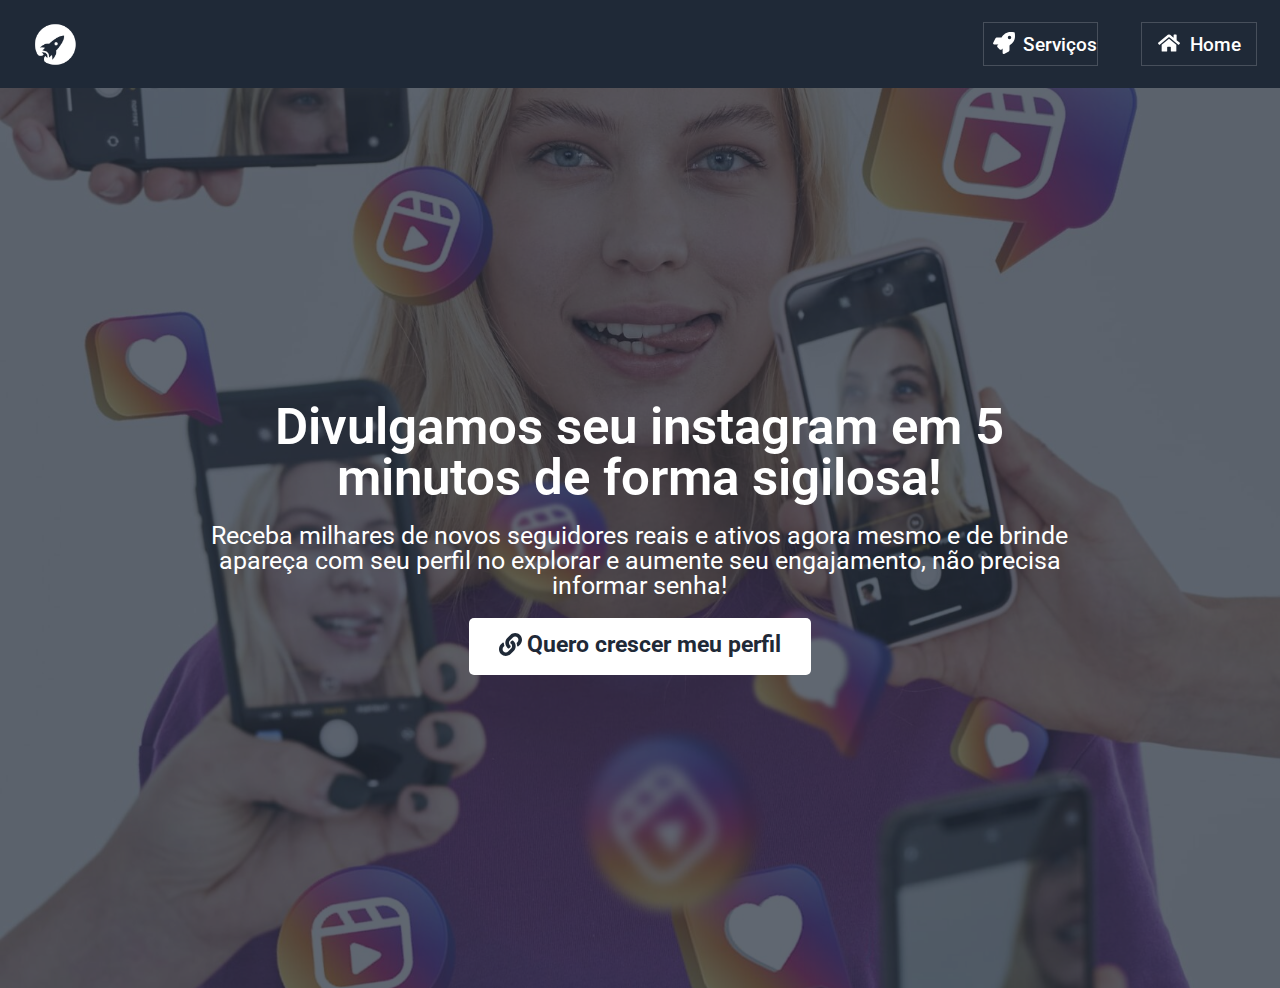
==== commit d3de6685: "Add files via upload" ====
--- a/index.html
+++ b/index.html
@@ -1,10 +1,10 @@
 <!DOCTYPE html><html lang="pt-BR"><head>
 	<meta charset="UTF-8">
 	<meta name="viewport" content="width=device-width, initial-scale=1.0, viewport-fit=cover">			<title>
-			Serviços – Divulga No Brasil		</title>
+			Divulga No Brasil – Seja Divulgado Em todo Brasil		</title>
 		<meta name="viewport" content="width=device-width, initial-scale=1">
 <meta name="robots" content="max-image-preview:large">
-<title>Serviços – Divulga No Brasil</title>
+<title>Divulga No Brasil – Seja Divulgado Em todo Brasil</title>
 <link rel="alternate" type="application/rss+xml" title="Feed para Divulga No Brasil »" href="https://divulganobrasil.com/feed/">
 <link rel="alternate" type="application/rss+xml" title="Feed de comentários para Divulga No Brasil »" href="https://divulganobrasil.com/comments/feed/">
 <script>
@@ -71,7 +71,7 @@
 <link rel="stylesheet" id="elementor-post-7-css" href="css/post-7.css" media="all">
 <link rel="stylesheet" id="elementor-pro-css" href="css/frontend-lite.min.css" media="all">
 <link rel="stylesheet" id="elementor-global-css" href="css/global.css" media="all">
-<link rel="stylesheet" id="elementor-post-64-css" href="css/post-64.css" media="all">
+<link rel="stylesheet" id="elementor-post-9-css" href="css/post-9.css" media="all">
 <link rel="stylesheet" id="elementor-post-49-css" href="css/post-49.css" media="all">
 <link rel="stylesheet" id="joinchat-css" href="css/joinchat.min.css" media="all">
 <style id="joinchat-inline-css">
@@ -80,12 +80,12 @@
 <link rel="stylesheet" id="google-fonts-1-css" href="https://fonts.googleapis.com/css?family=Roboto%3A100%2C100italic%2C200%2C200italic%2C300%2C300italic%2C400%2C400italic%2C500%2C500italic%2C600%2C600italic%2C700%2C700italic%2C800%2C800italic%2C900%2C900italic%7CRoboto+Slab%3A100%2C100italic%2C200%2C200italic%2C300%2C300italic%2C400%2C400italic%2C500%2C500italic%2C600%2C600italic%2C700%2C700italic%2C800%2C800italic%2C900%2C900italic&amp;display=swap&amp;ver=6.5.3" media="all">
 <link rel="preconnect" href="https://fonts.gstatic.com/" crossorigin=""><script src="js/utilities.js" id="nfd-wonder-blocks-utilities-js"></script>
 <script src="js/jquery.min.js" id="jquery-core-js"></script>
-<link rel="https://api.w.org/" href="https://divulganobrasil.com/wp-json/"><link rel="alternate" type="application/json" href="https://divulganobrasil.com/wp-json/wp/v2/pages/64"><link rel="EditURI" type="application/rsd+xml" title="RSD" href="https://divulganobrasil.com/xmlrpc.php?rsd">
+<link rel="https://api.w.org/" href="https://divulganobrasil.com/wp-json/"><link rel="alternate" type="application/json" href="https://divulganobrasil.com/wp-json/wp/v2/pages/9"><link rel="EditURI" type="application/rsd+xml" title="RSD" href="https://divulganobrasil.com/xmlrpc.php?rsd">
 <meta name="generator" content="WordPress 6.5.3">
-<link rel="canonical" href="https://divulganobrasil.com/servicos/">
-<link rel="shortlink" href="https://divulganobrasil.com/?p=64">
-<link rel="alternate" type="application/json+oembed" href="https://divulganobrasil.com/wp-json/oembed/1.0/embed?url=https%3A%2F%2Fdivulganobrasil.com%2Fservicos%2F">
-<link rel="alternate" type="text/xml+oembed" href="https://divulganobrasil.com/wp-json/oembed/1.0/embed?url=https%3A%2F%2Fdivulganobrasil.com%2Fservicos%2F&amp;format=xml">
+<link rel="canonical" href="https://divulganobrasil.com/">
+<link rel="shortlink" href="https://divulganobrasil.com/">
+<link rel="alternate" type="application/json+oembed" href="https://divulganobrasil.com/wp-json/oembed/1.0/embed?url=https%3A%2F%2Fdivulganobrasil.com%2F">
+<link rel="alternate" type="text/xml+oembed" href="https://divulganobrasil.com/wp-json/oembed/1.0/embed?url=https%3A%2F%2Fdivulganobrasil.com%2F&amp;format=xml">
         <style>
             #nfd-site-status {
 				align-items: center;
@@ -138,7 +138,7 @@
 @font-face{font-family:Cardo;font-style:normal;font-weight:700;font-display:fallback;src:url('fonts/cardo_normal_700.woff2') format('woff2');}
 </style>
 <script src="js/wp-emoji-release.min.js" defer=""></script></head>
-<body class="page-template page-template-elementor_header_footer page page-id-64 wp-embed-responsive elementor-default elementor-template-full-width elementor-kit-7 elementor-page elementor-page-64">
+<body class="home page-template page-template-elementor_header_footer page page-id-9 wp-embed-responsive elementor-default elementor-template-full-width elementor-kit-7 elementor-page elementor-page-9">
 		<div data-elementor-type="header" data-elementor-id="49" class="elementor elementor-49 elementor-location-header" data-elementor-post-type="elementor_library">
 					<div class="elementor-section-wrap">
 						<div class="elementor-element elementor-element-44ae23a e-flex e-con-boxed e-con e-parent" data-id="44ae23a" data-element_type="container" data-settings="{" background_background":"classic"}"="">
@@ -185,270 +185,30 @@
 				</div>
 							</div>
 				</div>
-				<div data-elementor-type="wp-page" data-elementor-id="64" class="elementor elementor-64" data-elementor-post-type="page">
-				<div class="elementor-element elementor-element-76e0a45 e-flex e-con-boxed e-con e-parent" data-id="76e0a45" data-element_type="container" data-settings="{" background_background":"classic"}"="">
-					<div class="e-con-inner">
-				<div class="elementor-element elementor-element-a9c8cd6 elementor-widget__width-initial elementor-widget elementor-widget-heading" data-id="a9c8cd6" data-element_type="widget" data-widget_type="heading.default">
-				<div class="elementor-widget-container">
-			<h2 class="elementor-heading-title elementor-size-default">Escolha um pacote de divulgação abaixo 👇​</h2>		</div>
-				</div>
-				<div class="elementor-element elementor-element-425a253 elementor-widget__width-initial elementor-widget-mobile__width-initial elementor-widget elementor-widget-heading" data-id="425a253" data-element_type="widget" data-widget_type="heading.default">
-				<div class="elementor-widget-container">
-			<h2 class="elementor-heading-title elementor-size-default">EM 5 MINUTOS SEU PERFIL SERÁ DIVULGADO PARA PESSOAS REAIS</h2>		</div>
-				</div>
-				<div class="elementor-element elementor-element-2467168 elementor-tablet-align-center elementor-mobile-align-center elementor-align-center elementor-hidden-desktop elementor-hidden-tablet elementor-widget elementor-widget-button" data-id="2467168" data-element_type="widget" data-widget_type="button.default">
+				<div data-elementor-type="wp-page" data-elementor-id="9" class="elementor elementor-9" data-elementor-post-type="page">
+				<div class="elementor-element elementor-element-e25d4f1 e-con-full e-flex e-con e-parent" data-id="e25d4f1" data-element_type="container" data-settings="{" background_background":"classic"}"="">
+				<div class="elementor-element elementor-element-0b37ad1 elementor-widget__width-initial elementor-widget-tablet__width-initial elementor-widget elementor-widget-heading" data-id="0b37ad1" data-element_type="widget" data-widget_type="heading.default">
+				<div class="elementor-widget-container">
+			<h2 class="elementor-heading-title elementor-size-default">Divulgamos seu instagram 
+em 5 minutos de forma sigilosa!</h2>		</div>
+				</div>
+				<div class="elementor-element elementor-element-1f47e79 elementor-widget__width-initial elementor-widget-mobile__width-initial elementor-widget elementor-widget-heading" data-id="1f47e79" data-element_type="widget" data-widget_type="heading.default">
+				<div class="elementor-widget-container">
+			<h2 class="elementor-heading-title elementor-size-default">Receba milhares de novos seguidores reais e ativos agora mesmo e de brinde apareça com seu perfil no explorar e aumente seu engajamento, não precisa informar senha!</h2>		</div>
+				</div>
+				<div class="elementor-element elementor-element-ce2d5a1 elementor-tablet-align-center elementor-mobile-align-justify elementor-align-center elementor-widget elementor-widget-button" data-id="ce2d5a1" data-element_type="widget" data-widget_type="button.default">
 				<div class="elementor-widget-container">
 					<div class="elementor-button-wrapper">
-			<a class="elementor-button elementor-button-link elementor-size-xs elementor-animation-grow" href="#pac">
+			<a class="elementor-button elementor-button-link elementor-size-md elementor-animation-grow" href="https://divulganobrasil.com/servicos">
 						<span class="elementor-button-content-wrapper">
 						<span class="elementor-button-icon elementor-align-icon-left">
-				<svg aria-hidden="true" class="e-font-icon-svg e-fas-angle-down" viewBox="0 0 320 512" xmlns="http://www.w3.org/2000/svg"><path d="M143 352.3L7 216.3c-9.4-9.4-9.4-24.6 0-33.9l22.6-22.6c9.4-9.4 24.6-9.4 33.9 0l96.4 96.4 96.4-96.4c9.4-9.4 24.6-9.4 33.9 0l22.6 22.6c9.4 9.4 9.4 24.6 0 33.9l-136 136c-9.2 9.4-24.4 9.4-33.8 0z"></path></svg>			</span>
-									<span class="elementor-button-text">Conhecer Pacotes</span>
+				<svg aria-hidden="true" class="e-font-icon-svg e-fas-link" viewBox="0 0 512 512" xmlns="http://www.w3.org/2000/svg"><path d="M326.612 185.391c59.747 59.809 58.927 155.698.36 214.59-.11.12-.24.25-.36.37l-67.2 67.2c-59.27 59.27-155.699 59.262-214.96 0-59.27-59.26-59.27-155.7 0-214.96l37.106-37.106c9.84-9.84 26.786-3.3 27.294 10.606.648 17.722 3.826 35.527 9.69 52.721 1.986 5.822.567 12.262-3.783 16.612l-13.087 13.087c-28.026 28.026-28.905 73.66-1.155 101.96 28.024 28.579 74.086 28.749 102.325.51l67.2-67.19c28.191-28.191 28.073-73.757 0-101.83-3.701-3.694-7.429-6.564-10.341-8.569a16.037 16.037 0 0 1-6.947-12.606c-.396-10.567 3.348-21.456 11.698-29.806l21.054-21.055c5.521-5.521 14.182-6.199 20.584-1.731a152.482 152.482 0 0 1 20.522 17.197zM467.547 44.449c-59.261-59.262-155.69-59.27-214.96 0l-67.2 67.2c-.12.12-.25.25-.36.37-58.566 58.892-59.387 154.781.36 214.59a152.454 152.454 0 0 0 20.521 17.196c6.402 4.468 15.064 3.789 20.584-1.731l21.054-21.055c8.35-8.35 12.094-19.239 11.698-29.806a16.037 16.037 0 0 0-6.947-12.606c-2.912-2.005-6.64-4.875-10.341-8.569-28.073-28.073-28.191-73.639 0-101.83l67.2-67.19c28.239-28.239 74.3-28.069 102.325.51 27.75 28.3 26.872 73.934-1.155 101.96l-13.087 13.087c-4.35 4.35-5.769 10.79-3.783 16.612 5.864 17.194 9.042 34.999 9.69 52.721.509 13.906 17.454 20.446 27.294 10.606l37.106-37.106c59.271-59.259 59.271-155.699.001-214.959z"></path></svg>			</span>
+									<span class="elementor-button-text">Quero crescer meu perfil</span>
 					</span>
 					</a>
 		</div>
 				</div>
 				</div>
-		<div class="elementor-element elementor-element-431b7ad e-flex e-con-boxed e-con e-child" data-id="431b7ad" data-element_type="container">
-					<div class="e-con-inner">
-		<div class="elementor-element elementor-element-d8a207b e-con-full e-flex e-con e-child" data-id="d8a207b" data-element_type="container">
-				<div class="elementor-element elementor-element-aaddc52 elementor-widget elementor-widget-video" data-id="aaddc52" data-element_type="widget" data-settings="{" video_type":"hosted","controls":"yes"}"="" data-widget_type="video.default">
-				<div class="elementor-widget-container">
-			<style>/*! elementor - v3.21.0 - 26-05-2024 */
-.elementor-widget-video .elementor-widget-container{overflow:hidden;transform:translateZ(0)}.elementor-widget-video .elementor-wrapper{aspect-ratio:var(--video-aspect-ratio)}.elementor-widget-video .elementor-wrapper iframe,.elementor-widget-video .elementor-wrapper video{height:100%;width:100%;display:flex;border:none;background-color:#000}@supports not (aspect-ratio:1/1){.elementor-widget-video .elementor-wrapper{position:relative;overflow:hidden;height:0;padding-bottom:calc(100% / var(--video-aspect-ratio))}.elementor-widget-video .elementor-wrapper iframe,.elementor-widget-video .elementor-wrapper video{position:absolute;top:0;right:0;bottom:0;left:0}}.elementor-widget-video .elementor-open-inline .elementor-custom-embed-image-overlay{position:absolute;top:0;right:0;bottom:0;left:0;background-size:cover;background-position:50%}.elementor-widget-video .elementor-custom-embed-image-overlay{cursor:pointer;text-align:center}.elementor-widget-video .elementor-custom-embed-image-overlay:hover .elementor-custom-embed-play i{opacity:1}.elementor-widget-video .elementor-custom-embed-image-overlay img{display:block;width:100%;aspect-ratio:var(--video-aspect-ratio);-o-object-fit:cover;object-fit:cover;-o-object-position:center center;object-position:center center}@supports not (aspect-ratio:1/1){.elementor-widget-video .elementor-custom-embed-image-overlay{position:relative;overflow:hidden;height:0;padding-bottom:calc(100% / var(--video-aspect-ratio))}.elementor-widget-video .elementor-custom-embed-image-overlay img{position:absolute;top:0;right:0;bottom:0;left:0}}.elementor-widget-video .e-hosted-video .elementor-video{-o-object-fit:cover;object-fit:cover}.e-con-inner>.elementor-widget-video,.e-con>.elementor-widget-video{width:var(--container-widget-width);--flex-grow:var(--container-widget-flex-grow)}</style>		<div class="e-hosted-video elementor-wrapper elementor-open-inline">
-					<video class="elementor-video" src="media/video.mp4" controls="" preload="metadata" controlslist="nodownload" poster="https://divulganobrasil.com/wp-content/uploads/2024/01/bg-1-scaled.jpg"></video>
-				</div>
-				</div>
-				</div>
-				</div>
-		<div class="elementor-element elementor-element-b95f13e e-con-full e-flex e-con e-child" data-id="b95f13e" data-element_type="container" data-settings="{" background_background":"classic"}"="">
-				<div class="elementor-element elementor-element-17e1af0 elementor-widget elementor-widget-menu-anchor" data-id="17e1af0" data-element_type="widget" data-widget_type="menu-anchor.default">
-				<div class="elementor-widget-container">
-			<style>/*! elementor - v3.21.0 - 26-05-2024 */
-body.elementor-page .elementor-widget-menu-anchor{margin-bottom:0}</style>		<div class="elementor-menu-anchor" id="pac"></div>
-				</div>
-				</div>
-		<div class="elementor-element elementor-element-a0b892d e-flex e-con-boxed e-con e-child" data-id="a0b892d" data-element_type="container" data-settings="{" background_background":"classic"}"="">
-					<div class="e-con-inner">
-				<div class="elementor-element elementor-element-5198783 elementor-widget elementor-widget-heading" data-id="5198783" data-element_type="widget" data-widget_type="heading.default">
-				<div class="elementor-widget-container">
-			<h2 class="elementor-heading-title elementor-size-default">Divulgação Nacional</h2>		</div>
-				</div>
-					</div>
-				</div>
-		<div class="elementor-element elementor-element-be614ab e-flex e-con-boxed e-con e-child" data-id="be614ab" data-element_type="container" data-settings="{" background_background":"classic"}"="">
-					<div class="e-con-inner">
-				<div class="elementor-element elementor-element-c336b4f elementor-widget elementor-widget-heading" data-id="c336b4f" data-element_type="widget" data-widget_type="heading.default">
-				<div class="elementor-widget-container">
-			<h2 class="elementor-heading-title elementor-size-default">Seja Divulgado Em</h2>		</div>
-				</div>
-				<div class="elementor-element elementor-element-95a7b04 elementor-align-center elementor-icon-list--layout-traditional elementor-list-item-link-full_width elementor-widget elementor-widget-icon-list" data-id="95a7b04" data-element_type="widget" data-widget_type="icon-list.default">
-				<div class="elementor-widget-container">
-			<link rel="stylesheet" href="css/widget-icon-list.min.css">		<ul class="elementor-icon-list-items">
-							<li class="elementor-icon-list-item">
-											<span class="elementor-icon-list-icon">
-							<svg aria-hidden="true" class="e-font-icon-svg e-far-gem" viewBox="0 0 576 512" xmlns="http://www.w3.org/2000/svg"><path d="M464 0H112c-4 0-7.8 2-10 5.4L2 152.6c-2.9 4.4-2.6 10.2.7 14.2l276 340.8c4.8 5.9 13.8 5.9 18.6 0l276-340.8c3.3-4.1 3.6-9.8.7-14.2L474.1 5.4C471.8 2 468.1 0 464 0zm-19.3 48l63.3 96h-68.4l-51.7-96h56.8zm-202.1 0h90.7l51.7 96H191l51.6-96zm-111.3 0h56.8l-51.7 96H68l63.3-96zm-43 144h51.4L208 352 88.3 192zm102.9 0h193.6L288 435.3 191.2 192zM368 352l68.2-160h51.4L368 352z"></path></svg>						</span>
-										<span class="elementor-icon-list-text">35 Grupos</span>
-									</li>
-						</ul>
-				</div>
-				</div>
-					</div>
-				</div>
-		<div class="elementor-element elementor-element-4c2147b e-con-full e-flex e-con e-child" data-id="4c2147b" data-element_type="container" data-settings="{" background_background":"classic"}"="">
-				<div class="elementor-element elementor-element-cb315af elementor-widget elementor-widget-text-editor" data-id="cb315af" data-element_type="widget" data-widget_type="text-editor.default">
-				<div class="elementor-widget-container">
-			<style>/*! elementor - v3.21.0 - 26-05-2024 */
-.elementor-widget-text-editor.elementor-drop-cap-view-stacked .elementor-drop-cap{background-color:#69727d;color:#fff}.elementor-widget-text-editor.elementor-drop-cap-view-framed .elementor-drop-cap{color:#69727d;border:3px solid;background-color:transparent}.elementor-widget-text-editor:not(.elementor-drop-cap-view-default) .elementor-drop-cap{margin-top:8px}.elementor-widget-text-editor:not(.elementor-drop-cap-view-default) .elementor-drop-cap-letter{width:1em;height:1em}.elementor-widget-text-editor .elementor-drop-cap{float:left;text-align:center;line-height:1;font-size:50px}.elementor-widget-text-editor .elementor-drop-cap-letter{display:inline-block}</style>				<p>Receba <strong>20.000 ou mais Seguidores�&nbsp;</strong></p>						</div>
-				</div>
-				<div class="elementor-element elementor-element-bc8c070 elementor-widget elementor-widget-text-editor" data-id="bc8c070" data-element_type="widget" data-widget_type="text-editor.default">
-				<div class="elementor-widget-container">
-							<p>Reais Brasileiros</p>						</div>
-				</div>
-				</div>
-				<div class="elementor-element elementor-element-11f2b2e elementor-align-center elementor-icon-list--layout-traditional elementor-list-item-link-full_width elementor-widget elementor-widget-icon-list" data-id="11f2b2e" data-element_type="widget" data-widget_type="icon-list.default">
-				<div class="elementor-widget-container">
-					<ul class="elementor-icon-list-items">
-							<li class="elementor-icon-list-item">
-											<span class="elementor-icon-list-icon">
-							<svg aria-hidden="true" class="e-font-icon-svg e-fas-eye" viewBox="0 0 576 512" xmlns="http://www.w3.org/2000/svg"><path d="M572.52 241.4C518.29 135.59 410.93 64 288 64S57.68 135.64 3.48 241.41a32.35 32.35 0 0 0 0 29.19C57.71 376.41 165.07 448 288 448s230.32-71.64 284.52-177.41a32.35 32.35 0 0 0 0-29.19zM288 400a144 144 0 1 1 144-144 143.93 143.93 0 0 1-144 144zm0-240a95.31 95.31 0 0 0-25.31 3.79 47.85 47.85 0 0 1-66.9 66.9A95.78 95.78 0 1 0 288 160z"></path></svg>						</span>
-										<span class="elementor-icon-list-text">95k Visitas Mensais</span>
-									</li>
-						</ul>
-				</div>
-				</div>
-		<div class="elementor-element elementor-element-2efe724 e-flex e-con-boxed e-con e-child" data-id="2efe724" data-element_type="container" data-settings="{" background_background":"classic"}"="">
-					<div class="e-con-inner">
-				<div class="elementor-element elementor-element-f1340f9 elementor-widget elementor-widget-heading" data-id="f1340f9" data-element_type="widget" data-widget_type="heading.default">
-				<div class="elementor-widget-container">
-			<h2 class="elementor-heading-title elementor-size-default">R$ 179,90</h2>		</div>
-				</div>
-				<div class="elementor-element elementor-element-4cd8a35 elementor-mobile-align-justify elementor-widget-mobile__width-initial elementor-align-center elementor-widget elementor-widget-button" data-id="4cd8a35" data-element_type="widget" data-widget_type="button.default">
-				<div class="elementor-widget-container">
-					<div class="elementor-button-wrapper">
-			<a class="elementor-button elementor-button-link elementor-size-sm" href="https://divulganobrasil.com/confirmacao-de-dados-30k/">
-						<span class="elementor-button-content-wrapper">
-									<span class="elementor-button-text">Comprar Pacote</span>
-					</span>
-					</a>
-		</div>
-				</div>
-				</div>
-					</div>
-				</div>
-				</div>
-		<div class="elementor-element elementor-element-0d3f006 e-con-full e-flex e-con e-child" data-id="0d3f006" data-element_type="container" data-settings="{" background_background":"classic"}"="">
-		<div class="elementor-element elementor-element-aa4ad5b e-flex e-con-boxed e-con e-child" data-id="aa4ad5b" data-element_type="container" data-settings="{" background_background":"classic"}"="">
-					<div class="e-con-inner">
-				<div class="elementor-element elementor-element-d1afece elementor-widget elementor-widget-heading" data-id="d1afece" data-element_type="widget" data-widget_type="heading.default">
-				<div class="elementor-widget-container">
-			<h2 class="elementor-heading-title elementor-size-default">Divulgação Nacional</h2>		</div>
-				</div>
-					</div>
-				</div>
-		<div class="elementor-element elementor-element-7bd7a40 e-flex e-con-boxed e-con e-child" data-id="7bd7a40" data-element_type="container" data-settings="{" background_background":"classic"}"="">
-					<div class="e-con-inner">
-				<div class="elementor-element elementor-element-f14710b elementor-widget elementor-widget-heading" data-id="f14710b" data-element_type="widget" data-widget_type="heading.default">
-				<div class="elementor-widget-container">
-			<h2 class="elementor-heading-title elementor-size-default">Seja Divulgado Em</h2>		</div>
-				</div>
-				<div class="elementor-element elementor-element-aa32f69 elementor-align-center elementor-icon-list--layout-traditional elementor-list-item-link-full_width elementor-widget elementor-widget-icon-list" data-id="aa32f69" data-element_type="widget" data-widget_type="icon-list.default">
-				<div class="elementor-widget-container">
-					<ul class="elementor-icon-list-items">
-							<li class="elementor-icon-list-item">
-											<span class="elementor-icon-list-icon">
-							<svg aria-hidden="true" class="e-font-icon-svg e-far-gem" viewBox="0 0 576 512" xmlns="http://www.w3.org/2000/svg"><path d="M464 0H112c-4 0-7.8 2-10 5.4L2 152.6c-2.9 4.4-2.6 10.2.7 14.2l276 340.8c4.8 5.9 13.8 5.9 18.6 0l276-340.8c3.3-4.1 3.6-9.8.7-14.2L474.1 5.4C471.8 2 468.1 0 464 0zm-19.3 48l63.3 96h-68.4l-51.7-96h56.8zm-202.1 0h90.7l51.7 96H191l51.6-96zm-111.3 0h56.8l-51.7 96H68l63.3-96zm-43 144h51.4L208 352 88.3 192zm102.9 0h193.6L288 435.3 191.2 192zM368 352l68.2-160h51.4L368 352z"></path></svg>						</span>
-										<span class="elementor-icon-list-text">15 Grupos</span>
-									</li>
-						</ul>
-				</div>
-				</div>
-					</div>
-				</div>
-		<div class="elementor-element elementor-element-e5d6078 e-con-full e-flex e-con e-child" data-id="e5d6078" data-element_type="container" data-settings="{" background_background":"classic"}"="">
-				<div class="elementor-element elementor-element-a8ef913 elementor-widget elementor-widget-text-editor" data-id="a8ef913" data-element_type="widget" data-widget_type="text-editor.default">
-				<div class="elementor-widget-container">
-							<p>Receba <strong>10.000 ou mais Seguidores�&nbsp;</strong></p>						</div>
-				</div>
-				<div class="elementor-element elementor-element-0c9c488 elementor-widget elementor-widget-text-editor" data-id="0c9c488" data-element_type="widget" data-widget_type="text-editor.default">
-				<div class="elementor-widget-container">
-							<p>Reais Brasileiros</p>						</div>
-				</div>
-				</div>
-				<div class="elementor-element elementor-element-bf94583 elementor-align-center elementor-icon-list--layout-traditional elementor-list-item-link-full_width elementor-widget elementor-widget-icon-list" data-id="bf94583" data-element_type="widget" data-widget_type="icon-list.default">
-				<div class="elementor-widget-container">
-					<ul class="elementor-icon-list-items">
-							<li class="elementor-icon-list-item">
-											<span class="elementor-icon-list-icon">
-							<svg aria-hidden="true" class="e-font-icon-svg e-fas-eye" viewBox="0 0 576 512" xmlns="http://www.w3.org/2000/svg"><path d="M572.52 241.4C518.29 135.59 410.93 64 288 64S57.68 135.64 3.48 241.41a32.35 32.35 0 0 0 0 29.19C57.71 376.41 165.07 448 288 448s230.32-71.64 284.52-177.41a32.35 32.35 0 0 0 0-29.19zM288 400a144 144 0 1 1 144-144 143.93 143.93 0 0 1-144 144zm0-240a95.31 95.31 0 0 0-25.31 3.79 47.85 47.85 0 0 1-66.9 66.9A95.78 95.78 0 1 0 288 160z"></path></svg>						</span>
-										<span class="elementor-icon-list-text">35k Visitas Mensais</span>
-									</li>
-						</ul>
-				</div>
-				</div>
-		<div class="elementor-element elementor-element-4496d66 e-flex e-con-boxed e-con e-child" data-id="4496d66" data-element_type="container" data-settings="{" background_background":"classic"}"="">
-					<div class="e-con-inner">
-				<div class="elementor-element elementor-element-ed5326c elementor-widget elementor-widget-heading" data-id="ed5326c" data-element_type="widget" data-widget_type="heading.default">
-				<div class="elementor-widget-container">
-			<h2 class="elementor-heading-title elementor-size-default">R$ 97,90</h2>		</div>
-				</div>
-				<div class="elementor-element elementor-element-d58c5cf elementor-mobile-align-justify elementor-widget-mobile__width-initial elementor-align-center elementor-widget elementor-widget-button" data-id="d58c5cf" data-element_type="widget" data-widget_type="button.default">
-				<div class="elementor-widget-container">
-					<div class="elementor-button-wrapper">
-			<a class="elementor-button elementor-button-link elementor-size-sm" href="https://divulganobrasil.com/confirmacao-de-dados-3-5k-seguidores">
-						<span class="elementor-button-content-wrapper">
-									<span class="elementor-button-text">Comprar Pacote</span>
-					</span>
-					</a>
-		</div>
-				</div>
-				</div>
-					</div>
-				</div>
-				</div>
-		<div class="elementor-element elementor-element-38666f3 e-con-full e-flex e-con e-child" data-id="38666f3" data-element_type="container" data-settings="{" background_background":"classic"}"="">
-		<div class="elementor-element elementor-element-88c05d5 e-flex e-con-boxed e-con e-child" data-id="88c05d5" data-element_type="container" data-settings="{" background_background":"classic"}"="">
-					<div class="e-con-inner">
-				<div class="elementor-element elementor-element-1b16735 elementor-widget elementor-widget-heading" data-id="1b16735" data-element_type="widget" data-widget_type="heading.default">
-				<div class="elementor-widget-container">
-			<h2 class="elementor-heading-title elementor-size-default">Divulgação Nacional</h2>		</div>
-				</div>
-					</div>
-				</div>
-		<div class="elementor-element elementor-element-73ac23c e-flex e-con-boxed e-con e-child" data-id="73ac23c" data-element_type="container" data-settings="{" background_background":"classic"}"="">
-					<div class="e-con-inner">
-				<div class="elementor-element elementor-element-40c6885 elementor-widget elementor-widget-heading" data-id="40c6885" data-element_type="widget" data-widget_type="heading.default">
-				<div class="elementor-widget-container">
-			<h2 class="elementor-heading-title elementor-size-default">Seja Divulgado Em</h2>		</div>
-				</div>
-				<div class="elementor-element elementor-element-8d28d75 elementor-align-center elementor-icon-list--layout-traditional elementor-list-item-link-full_width elementor-widget elementor-widget-icon-list" data-id="8d28d75" data-element_type="widget" data-widget_type="icon-list.default">
-				<div class="elementor-widget-container">
-					<ul class="elementor-icon-list-items">
-							<li class="elementor-icon-list-item">
-											<span class="elementor-icon-list-icon">
-							<svg aria-hidden="true" class="e-font-icon-svg e-far-gem" viewBox="0 0 576 512" xmlns="http://www.w3.org/2000/svg"><path d="M464 0H112c-4 0-7.8 2-10 5.4L2 152.6c-2.9 4.4-2.6 10.2.7 14.2l276 340.8c4.8 5.9 13.8 5.9 18.6 0l276-340.8c3.3-4.1 3.6-9.8.7-14.2L474.1 5.4C471.8 2 468.1 0 464 0zm-19.3 48l63.3 96h-68.4l-51.7-96h56.8zm-202.1 0h90.7l51.7 96H191l51.6-96zm-111.3 0h56.8l-51.7 96H68l63.3-96zm-43 144h51.4L208 352 88.3 192zm102.9 0h193.6L288 435.3 191.2 192zM368 352l68.2-160h51.4L368 352z"></path></svg>						</span>
-										<span class="elementor-icon-list-text">10 Grupos</span>
-									</li>
-						</ul>
-				</div>
-				</div>
-					</div>
-				</div>
-		<div class="elementor-element elementor-element-bb1a936 e-con-full e-flex e-con e-child" data-id="bb1a936" data-element_type="container" data-settings="{" background_background":"classic"}"="">
-				<div class="elementor-element elementor-element-11507bd elementor-widget elementor-widget-text-editor" data-id="11507bd" data-element_type="widget" data-widget_type="text-editor.default">
-				<div class="elementor-widget-container">
-							<p>Receba 5<strong>.000 ou mais Seguidores�&nbsp;</strong></p>						</div>
-				</div>
-				<div class="elementor-element elementor-element-b4eb8c3 elementor-widget elementor-widget-text-editor" data-id="b4eb8c3" data-element_type="widget" data-widget_type="text-editor.default">
-				<div class="elementor-widget-container">
-							<p>Reais Brasileiros</p>						</div>
-				</div>
-				</div>
-				<div class="elementor-element elementor-element-f31ab56 elementor-align-center elementor-icon-list--layout-traditional elementor-list-item-link-full_width elementor-widget elementor-widget-icon-list" data-id="f31ab56" data-element_type="widget" data-widget_type="icon-list.default">
-				<div class="elementor-widget-container">
-					<ul class="elementor-icon-list-items">
-							<li class="elementor-icon-list-item">
-											<span class="elementor-icon-list-icon">
-							<svg aria-hidden="true" class="e-font-icon-svg e-fas-eye" viewBox="0 0 576 512" xmlns="http://www.w3.org/2000/svg"><path d="M572.52 241.4C518.29 135.59 410.93 64 288 64S57.68 135.64 3.48 241.41a32.35 32.35 0 0 0 0 29.19C57.71 376.41 165.07 448 288 448s230.32-71.64 284.52-177.41a32.35 32.35 0 0 0 0-29.19zM288 400a144 144 0 1 1 144-144 143.93 143.93 0 0 1-144 144zm0-240a95.31 95.31 0 0 0-25.31 3.79 47.85 47.85 0 0 1-66.9 66.9A95.78 95.78 0 1 0 288 160z"></path></svg>						</span>
-										<span class="elementor-icon-list-text">8k Visitas Mensais</span>
-									</li>
-						</ul>
-				</div>
-				</div>
-		<div class="elementor-element elementor-element-031dbf4 e-flex e-con-boxed e-con e-child" data-id="031dbf4" data-element_type="container" data-settings="{" background_background":"classic"}"="">
-					<div class="e-con-inner">
-				<div class="elementor-element elementor-element-cb8b433 elementor-widget elementor-widget-heading" data-id="cb8b433" data-element_type="widget" data-widget_type="heading.default">
-				<div class="elementor-widget-container">
-			<h2 class="elementor-heading-title elementor-size-default">R$ 79,90</h2>		</div>
-				</div>
-				<div class="elementor-element elementor-element-cfe57c0 elementor-mobile-align-justify elementor-widget-mobile__width-initial elementor-align-center elementor-widget elementor-widget-button" data-id="cfe57c0" data-element_type="widget" data-widget_type="button.default">
-				<div class="elementor-widget-container">
-					<div class="elementor-button-wrapper">
-			<a class="elementor-button elementor-button-link elementor-size-sm" href="https://divulganobrasil.com/confirmacao-de-dados-1-5k-seguidores">
-						<span class="elementor-button-content-wrapper">
-									<span class="elementor-button-text">Comprar Pacote</span>
-					</span>
-					</a>
-		</div>
-				</div>
-				</div>
-					</div>
-				</div>
-				</div>
-					</div>
-				</div>
-				<div class="elementor-element elementor-element-a9792a9 elementor-align-center elementor-widget elementor-widget-button" data-id="a9792a9" data-element_type="widget" data-widget_type="button.default">
-				<div class="elementor-widget-container">
-					<div class="elementor-button-wrapper">
-			<a class="elementor-button elementor-button-link elementor-size-md" href="https://smmrapido.com">
-						<span class="elementor-button-content-wrapper">
-									<span class="elementor-button-text">Ver outros pacotes</span>
-					</span>
-					</a>
-		</div>
-				</div>
-				</div>
-					</div>
 				</div>
 				</div>
 		
@@ -464,7 +224,7 @@
 										</div>
 			<div class="joinchat__box">
 			<div class="joinchat__header">
-									<a class="joinchat__powered" href="https://join.chat/en/powered/?site=Divulga%20No%20Brasil&amp;url=https%3A%2F%2Fdivulganobrasil.com%2Fservicos" rel="nofollow noopener" target="_blank">
+									<a class="joinchat__powered" href="https://join.chat/en/powered/?site=Divulga%20No%20Brasil&amp;url=https%3A%2F%2Fdivulganobrasil.com" rel="nofollow noopener" target="_blank">
 						Powered by <svg width="81" height="18" viewBox="0 0 1424 318"><title>Joinchat</title><path d="m171 7 6 2 3 3v5l-1 8a947 947 0 0 0-2 56v53l1 24v31c0 22-6 43-18 63-11 19-27 35-48 48s-44 18-69 18c-14 0-24-3-32-8-7-6-11-13-11-23a26 26 0 0 1 26-27c7 0 13 2 19 6l12 12 1 1a97 97 0 0 0 10 13c4 4 7 6 10 6 4 0 7-2 10-6l6-23v-1c2-12 3-28 3-48V76l-1-3-3-1h-1l-11-2c-2-1-3-3-3-7s1-6 3-7a434 434 0 0 0 90-49zm1205 43c4 0 6 1 6 3l3 36a1888 1888 0 0 0 34 0h1l3 2 1 8-1 8-3 1h-35v62c0 14 2 23 5 28 3 6 9 8 16 8l5-1 3-1c2 0 3 1 5 3s3 4 2 6c-4 10-11 19-22 27-10 8-22 12-36 12-16 0-28-5-37-15l-8-13v1h-1c-17 17-33 26-47 26-18 0-31-13-39-39-5 12-12 22-21 29s-19 10-31 10c-11 0-21-4-29-13-7-8-11-18-11-30 0-10 2-17 5-23s9-11 17-15c13-7 35-14 67-21h1v-11c0-11-2-19-5-26-4-6-8-9-14-9-3 0-5 1-5 4v1l-2 15c-2 11-6 19-11 24-6 6-14 8-23 8-5 0-9-1-13-4-3-3-5-8-5-13 0-11 9-22 26-33s38-17 60-17c41 0 62 15 62 46v58l1 11 2 8 2 3h4l5-3 1-1-1-13v-88l-3-2-12-1c-1 0-2-3-2-7s1-6 2-6c16-4 29-9 40-15 10-6 20-15 31-25 1-2 4-3 7-3zM290 88c28 0 50 7 67 22 17 14 25 34 25 58 0 26-9 46-27 61s-42 22-71 22c-28 0-50-7-67-22a73 73 0 0 1-25-58c0-26 9-46 27-61s42-22 71-22zm588 0c19 0 34 4 45 12 11 9 17 18 17 29 0 6-3 11-7 15s-10 6-17 6c-13 0-24-8-33-25-5-11-10-18-13-21s-6-5-9-5c-8 0-11 6-11 17a128 128 0 0 0 32 81c8 8 16 12 25 12 8 0 16-3 24-10 1-1 3 0 6 2 2 2 3 3 3 5-5 12-15 23-29 32s-30 13-48 13c-24 0-43-7-58-22a78 78 0 0 1-22-58c0-25 9-45 27-60s41-23 68-23zm-402-3 5 2 3 3-1 10a785 785 0 0 0-2 53v76c1 3 2 4 4 4l11 3 11-3c3 0 4-1 4-4v-82l-1-2-3-2-11-1-2-6c0-4 1-6 2-6a364 364 0 0 0 77-44l5 2 3 3v12a393 393 0 0 0-1 21c5-10 12-18 22-25 9-8 21-11 34-11 16 0 29 5 38 14 10 9 14 22 14 39v88c0 3 2 4 4 4l11 3c1 0 2 2 2 6 0 5-1 7-2 7h-1a932 932 0 0 1-49-2 462 462 0 0 0-48 2c-2 0-3-2-3-7 0-3 1-6 3-6l8-3 3-1 1-3v-62c0-14-2-24-6-29-4-6-12-9-22-9l-7 1v99l1 3 3 1 8 3h1l2 6c0 5-1 7-3 7a783 783 0 0 1-47-2 512 512 0 0 0-51 2h-1a895 895 0 0 1-49-2 500 500 0 0 0-50 2c-1 0-2-2-2-7 0-4 1-6 2-6l11-3c2 0 3-1 4-4v-82l-1-3-3-1-11-2c-1 0-2-2-2-6l2-6a380 380 0 0 0 80-44zm539-75 5 2 3 3-1 9a758 758 0 0 0-2 55v42h1c5-9 12-16 21-22 9-7 20-10 32-10 16 0 29 5 38 14 10 9 14 22 14 39v88c0 2 2 3 4 4l11 2c1 0 2 2 2 7 0 4-1 6-2 6h-1a937 937 0 0 1-49-2 466 466 0 0 0-48 2c-2 0-3-2-3-6s1-7 3-7l8-2 3-2 1-3v-61c0-14-2-24-6-29-4-6-12-9-22-9l-7 1v99l1 2 3 2 8 2h1c1 1 2 3 2 7s-1 6-3 6a788 788 0 0 1-47-2 517 517 0 0 0-51 2c-1 0-2-2-2-6 0-5 1-7 2-7l11-2c3-1 4-2 4-5V71l-1-3-3-1-11-2c-1 0-2-2-2-6l2-6a387 387 0 0 0 81-43zm-743 90c-8 0-12 7-12 20a266 266 0 0 0 33 116c3 3 6 4 9 4 8 0 12-6 12-20 0-17-4-38-11-65-8-27-15-44-22-50-3-4-6-5-9-5zm939 65c-6 0-9 4-9 13 0 8 2 16 7 22 5 7 10 10 15 10l6-2v-22c0-6-2-11-7-15-4-4-8-6-12-6zM451 0c10 0 18 3 25 10s10 16 10 26a35 35 0 0 1-35 36c-11 0-19-4-26-10-7-7-10-16-10-26s3-19 10-26 15-10 26-10zm297 249c9 0 16-3 22-8 6-6 9-12 9-20s-3-15-9-21-13-8-22-8-16 3-22 8-9 12-9 21 3 14 9 20 13 8 22 8z"></path></svg>
 					</a>
 								<div class="joinchat__close" title="Fechar"></div>
@@ -533,15 +293,15 @@
 wp.i18n.setLocaleData( { 'text direction\u0004ltr': [ 'ltr' ] } );
 </script>
 <script id="elementor-pro-frontend-js-before">
-var ElementorProFrontendConfig = {"ajaxurl":"https:\/\/divulganobrasil.com\/wp-admin\/admin-ajax.php","nonce":"d40b193b35","urls":{"assets":"https:\/\/divulganobrasil.com\/wp-content\/plugins\/elementor-pro\/assets\/","rest":"https:\/\/divulganobrasil.com\/wp-json\/"},"shareButtonsNetworks":{"facebook":{"title":"Facebook","has_counter":true},"twitter":{"title":"Twitter"},"linkedin":{"title":"LinkedIn","has_counter":true},"pinterest":{"title":"Pinterest","has_counter":true},"reddit":{"title":"Reddit","has_counter":true},"vk":{"title":"VK","has_counter":true},"odnoklassniki":{"title":"OK","has_counter":true},"tumblr":{"title":"Tumblr"},"digg":{"title":"Digg"},"skype":{"title":"Skype"},"stumbleupon":{"title":"StumbleUpon","has_counter":true},"mix":{"title":"Mix"},"telegram":{"title":"Telegram"},"pocket":{"title":"Pocket","has_counter":true},"xing":{"title":"XING","has_counter":true},"whatsapp":{"title":"WhatsApp"},"email":{"title":"Email"},"print":{"title":"Print"}},"facebook_sdk":{"lang":"pt_BR","app_id":""},"lottie":{"defaultAnimationUrl":"https:\/\/divulganobrasil.com\/wp-content\/plugins\/elementor-pro\/modules\/lottie\/assets\/animations\/default.json"}};
-</script>
-<script src="js/frontend.min_1.js" id="elementor-pro-frontend-js"></script>
+var ElementorProFrontendConfig = {"ajaxurl":"https:\/\/divulganobrasil.com\/wp-admin\/admin-ajax.php","nonce":"59ea9ed5b8","urls":{"assets":"https:\/\/divulganobrasil.com\/wp-content\/plugins\/elementor-pro\/assets\/","rest":"https:\/\/divulganobrasil.com\/wp-json\/"},"shareButtonsNetworks":{"facebook":{"title":"Facebook","has_counter":true},"twitter":{"title":"Twitter"},"linkedin":{"title":"LinkedIn","has_counter":true},"pinterest":{"title":"Pinterest","has_counter":true},"reddit":{"title":"Reddit","has_counter":true},"vk":{"title":"VK","has_counter":true},"odnoklassniki":{"title":"OK","has_counter":true},"tumblr":{"title":"Tumblr"},"digg":{"title":"Digg"},"skype":{"title":"Skype"},"stumbleupon":{"title":"StumbleUpon","has_counter":true},"mix":{"title":"Mix"},"telegram":{"title":"Telegram"},"pocket":{"title":"Pocket","has_counter":true},"xing":{"title":"XING","has_counter":true},"whatsapp":{"title":"WhatsApp"},"email":{"title":"Email"},"print":{"title":"Print"}},"facebook_sdk":{"lang":"pt_BR","app_id":""},"lottie":{"defaultAnimationUrl":"https:\/\/divulganobrasil.com\/wp-content\/plugins\/elementor-pro\/modules\/lottie\/assets\/animations\/default.json"}};
+</script>
+<script src="js/frontend.min.js" id="elementor-pro-frontend-js"></script>
 <script src="js/waypoints.min.js" id="elementor-waypoints-js"></script>
 <script src="js/core.min.js" id="jquery-ui-core-js"></script>
 <script id="elementor-frontend-js-before">
-var elementorFrontendConfig = {"environmentMode":{"edit":false,"wpPreview":false,"isScriptDebug":false},"i18n":{"shareOnFacebook":"Compartilhar no Facebook","shareOnTwitter":"Compartilhar no Twitter","pinIt":"Fixar","download":"Baixar","downloadImage":"Baixar imagem","fullscreen":"Tela cheia","zoom":"Zoom","share":"Compartilhar","playVideo":"Reproduzir v\u00eddeo","previous":"Anterior","next":"Pr\u00f3ximo","close":"Fechar","a11yCarouselWrapperAriaLabel":"Carrossel | Rolagem horizontal: Setas para esquerda e direita","a11yCarouselPrevSlideMessage":"Slide anterior","a11yCarouselNextSlideMessage":"Pr\u00f3ximo slide","a11yCarouselFirstSlideMessage":"Este \u00e9 o primeiro slide","a11yCarouselLastSlideMessage":"Este \u00e9 o \u00faltimo slide","a11yCarouselPaginationBulletMessage":"Ir para o slide"},"is_rtl":false,"breakpoints":{"xs":0,"sm":480,"md":768,"lg":1025,"xl":1440,"xxl":1600},"responsive":{"breakpoints":{"mobile":{"label":"Dispositivos m\u00f3veis no modo retrato","value":767,"default_value":767,"direction":"max","is_enabled":true},"mobile_extra":{"label":"Dispositivos m\u00f3veis no modo paisagem","value":880,"default_value":880,"direction":"max","is_enabled":false},"tablet":{"label":"Tablet no modo retrato","value":1024,"default_value":1024,"direction":"max","is_enabled":true},"tablet_extra":{"label":"Tablet no modo paisagem","value":1200,"default_value":1200,"direction":"max","is_enabled":false},"laptop":{"label":"Notebook","value":1366,"default_value":1366,"direction":"max","is_enabled":false},"widescreen":{"label":"Tela ampla (widescreen)","value":2400,"default_value":2400,"direction":"min","is_enabled":false}}},"version":"3.21.8","is_static":false,"experimentalFeatures":{"e_optimized_assets_loading":true,"e_optimized_css_loading":true,"e_font_icon_svg":true,"additional_custom_breakpoints":true,"container":true,"e_swiper_latest":true,"container_grid":true,"theme_builder_v2":true,"home_screen":true,"ai-layout":true,"landing-pages":true,"page-transitions":true,"notes":true,"form-submissions":true,"e_scroll_snap":true},"urls":{"assets":"https:\/\/divulganobrasil.com\/wp-content\/plugins\/elementor\/assets\/"},"swiperClass":"swiper","settings":{"page":[],"editorPreferences":[]},"kit":{"active_breakpoints":["viewport_mobile","viewport_tablet"],"global_image_lightbox":"yes","lightbox_enable_counter":"yes","lightbox_enable_fullscreen":"yes","lightbox_enable_zoom":"yes","lightbox_enable_share":"yes","lightbox_title_src":"title","lightbox_description_src":"description"},"post":{"id":64,"title":"Servi%C3%A7os%20%E2%80%93%20Divulga%20No%20Brasil","excerpt":"","featuredImage":false}};
-</script>
-<script src="js/frontend.min.js" id="elementor-frontend-js"></script>
+var elementorFrontendConfig = {"environmentMode":{"edit":false,"wpPreview":false,"isScriptDebug":false},"i18n":{"shareOnFacebook":"Compartilhar no Facebook","shareOnTwitter":"Compartilhar no Twitter","pinIt":"Fixar","download":"Baixar","downloadImage":"Baixar imagem","fullscreen":"Tela cheia","zoom":"Zoom","share":"Compartilhar","playVideo":"Reproduzir v\u00eddeo","previous":"Anterior","next":"Pr\u00f3ximo","close":"Fechar","a11yCarouselWrapperAriaLabel":"Carrossel | Rolagem horizontal: Setas para esquerda e direita","a11yCarouselPrevSlideMessage":"Slide anterior","a11yCarouselNextSlideMessage":"Pr\u00f3ximo slide","a11yCarouselFirstSlideMessage":"Este \u00e9 o primeiro slide","a11yCarouselLastSlideMessage":"Este \u00e9 o \u00faltimo slide","a11yCarouselPaginationBulletMessage":"Ir para o slide"},"is_rtl":false,"breakpoints":{"xs":0,"sm":480,"md":768,"lg":1025,"xl":1440,"xxl":1600},"responsive":{"breakpoints":{"mobile":{"label":"Dispositivos m\u00f3veis no modo retrato","value":767,"default_value":767,"direction":"max","is_enabled":true},"mobile_extra":{"label":"Dispositivos m\u00f3veis no modo paisagem","value":880,"default_value":880,"direction":"max","is_enabled":false},"tablet":{"label":"Tablet no modo retrato","value":1024,"default_value":1024,"direction":"max","is_enabled":true},"tablet_extra":{"label":"Tablet no modo paisagem","value":1200,"default_value":1200,"direction":"max","is_enabled":false},"laptop":{"label":"Notebook","value":1366,"default_value":1366,"direction":"max","is_enabled":false},"widescreen":{"label":"Tela ampla (widescreen)","value":2400,"default_value":2400,"direction":"min","is_enabled":false}}},"version":"3.21.8","is_static":false,"experimentalFeatures":{"e_optimized_assets_loading":true,"e_optimized_css_loading":true,"e_font_icon_svg":true,"additional_custom_breakpoints":true,"container":true,"e_swiper_latest":true,"container_grid":true,"theme_builder_v2":true,"home_screen":true,"ai-layout":true,"landing-pages":true,"page-transitions":true,"notes":true,"form-submissions":true,"e_scroll_snap":true},"urls":{"assets":"https:\/\/divulganobrasil.com\/wp-content\/plugins\/elementor\/assets\/"},"swiperClass":"swiper","settings":{"page":[],"editorPreferences":[]},"kit":{"active_breakpoints":["viewport_mobile","viewport_tablet"],"global_image_lightbox":"yes","lightbox_enable_counter":"yes","lightbox_enable_fullscreen":"yes","lightbox_enable_zoom":"yes","lightbox_enable_share":"yes","lightbox_title_src":"title","lightbox_description_src":"description"},"post":{"id":9,"title":"Divulga%20No%20Brasil%20%E2%80%93%20Seja%20Divulgado%20Em%20todo%20Brasil","excerpt":"","featuredImage":false}};
+</script>
+<script src="js/frontend.min_1.js" id="elementor-frontend-js"></script>
 <script src="js/elements-handlers.min.js" id="pro-elements-handlers-js"></script>
 
 
--- a/css/post-9.css
+++ b/css/post-9.css
@@ -0,0 +1 @@
+.elementor-9 .elementor-element.elementor-element-e25d4f1{--display:flex;--min-height:100vh;--flex-direction:column;--container-widget-width:100%;--container-widget-height:initial;--container-widget-flex-grow:0;--container-widget-align-self:initial;--justify-content:center;--background-transition:0.3s;--overlay-opacity:0.71;}.elementor-9 .elementor-element.elementor-element-e25d4f1:not(.elementor-motion-effects-element-type-background), .elementor-9 .elementor-element.elementor-element-e25d4f1 > .elementor-motion-effects-container > .elementor-motion-effects-layer{background-image:url("../images/bg-1-scaled.jpg");background-position:0px -488px;background-size:cover;}.elementor-9 .elementor-element.elementor-element-e25d4f1::before, .elementor-9 .elementor-element.elementor-element-e25d4f1 > .elementor-background-video-container::before, .elementor-9 .elementor-element.elementor-element-e25d4f1 > .e-con-inner > .elementor-background-video-container::before, .elementor-9 .elementor-element.elementor-element-e25d4f1 > .elementor-background-slideshow::before, .elementor-9 .elementor-element.elementor-element-e25d4f1 > .e-con-inner > .elementor-background-slideshow::before, .elementor-9 .elementor-element.elementor-element-e25d4f1 > .elementor-motion-effects-container > .elementor-motion-effects-layer::before{--background-overlay:'';background-color:#1F2937;}.elementor-9 .elementor-element.elementor-element-e25d4f1, .elementor-9 .elementor-element.elementor-element-e25d4f1::before{--border-transition:0.3s;}.elementor-9 .elementor-element.elementor-element-0b37ad1{text-align:center;width:var( --container-widget-width, 69% );max-width:69%;--container-widget-width:69%;--container-widget-flex-grow:0;}.elementor-9 .elementor-element.elementor-element-0b37ad1 .elementor-heading-title{color:#FFFFFF;font-family:"Roboto", Sans-serif;font-size:51px;font-weight:600;}.elementor-9 .elementor-element.elementor-element-0b37ad1.elementor-element{--align-self:center;--flex-grow:0;--flex-shrink:0;}.elementor-9 .elementor-element.elementor-element-1f47e79{text-align:center;width:var( --container-widget-width, 69% );max-width:69%;--container-widget-width:69%;--container-widget-flex-grow:0;}.elementor-9 .elementor-element.elementor-element-1f47e79 .elementor-heading-title{color:#FFFFFF;font-family:"Roboto", Sans-serif;font-size:25px;font-weight:400;}.elementor-9 .elementor-element.elementor-element-1f47e79.elementor-element{--align-self:center;--flex-grow:0;--flex-shrink:0;}.elementor-9 .elementor-element.elementor-element-ce2d5a1 .elementor-button{font-family:"Roboto", Sans-serif;font-size:23px;font-weight:700;fill:#1F2937;color:#1F2937;background-color:#FFFFFF;border-radius:5px 5px 5px 5px;}:root{--page-title-display:none;}@media(max-width:1024px){.elementor-9 .elementor-element.elementor-element-e25d4f1{--min-height:90vh;}.elementor-9 .elementor-element.elementor-element-e25d4f1:not(.elementor-motion-effects-element-type-background), .elementor-9 .elementor-element.elementor-element-e25d4f1 > .elementor-motion-effects-container > .elementor-motion-effects-layer{background-position:0px 0px;}.elementor-9 .elementor-element.elementor-element-0b37ad1 .elementor-heading-title{font-size:32px;}.elementor-9 .elementor-element.elementor-element-0b37ad1{width:var( --container-widget-width, 708.375px );max-width:708.375px;--container-widget-width:708.375px;--container-widget-flex-grow:0;}.elementor-9 .elementor-element.elementor-element-1f47e79 .elementor-heading-title{font-size:21px;}.elementor-9 .elementor-element.elementor-element-ce2d5a1 .elementor-button{font-size:21px;border-radius:15px 15px 15px 15px;padding:22px 40px 22px 40px;}}@media(max-width:767px){.elementor-9 .elementor-element.elementor-element-e25d4f1{--min-height:80vh;--gap:28px 28px;--overlay-opacity:0.83;}.elementor-9 .elementor-element.elementor-element-e25d4f1:not(.elementor-motion-effects-element-type-background), .elementor-9 .elementor-element.elementor-element-e25d4f1 > .elementor-motion-effects-container > .elementor-motion-effects-layer{background-position:center center;}.elementor-9 .elementor-element.elementor-element-e25d4f1.e-con{--flex-grow:1;--flex-shrink:0;}.elementor-9 .elementor-element.elementor-element-0b37ad1 .elementor-heading-title{font-size:26px;}.elementor-9 .elementor-element.elementor-element-0b37ad1 > .elementor-widget-container{margin:0px 0px 0px 0px;}.elementor-9 .elementor-element.elementor-element-0b37ad1{--container-widget-width:100%;--container-widget-flex-grow:0;width:var( --container-widget-width, 100% );max-width:100%;}.elementor-9 .elementor-element.elementor-element-1f47e79 .elementor-heading-title{font-size:18px;}.elementor-9 .elementor-element.elementor-element-1f47e79{width:var( --container-widget-width, 325.844px );max-width:325.844px;--container-widget-width:325.844px;--container-widget-flex-grow:0;}.elementor-9 .elementor-element.elementor-element-ce2d5a1 .elementor-button{font-size:20px;border-radius:15px 15px 15px 15px;}}/* Start custom CSS */body { overflow-x: hidden; }/* End custom CSS */